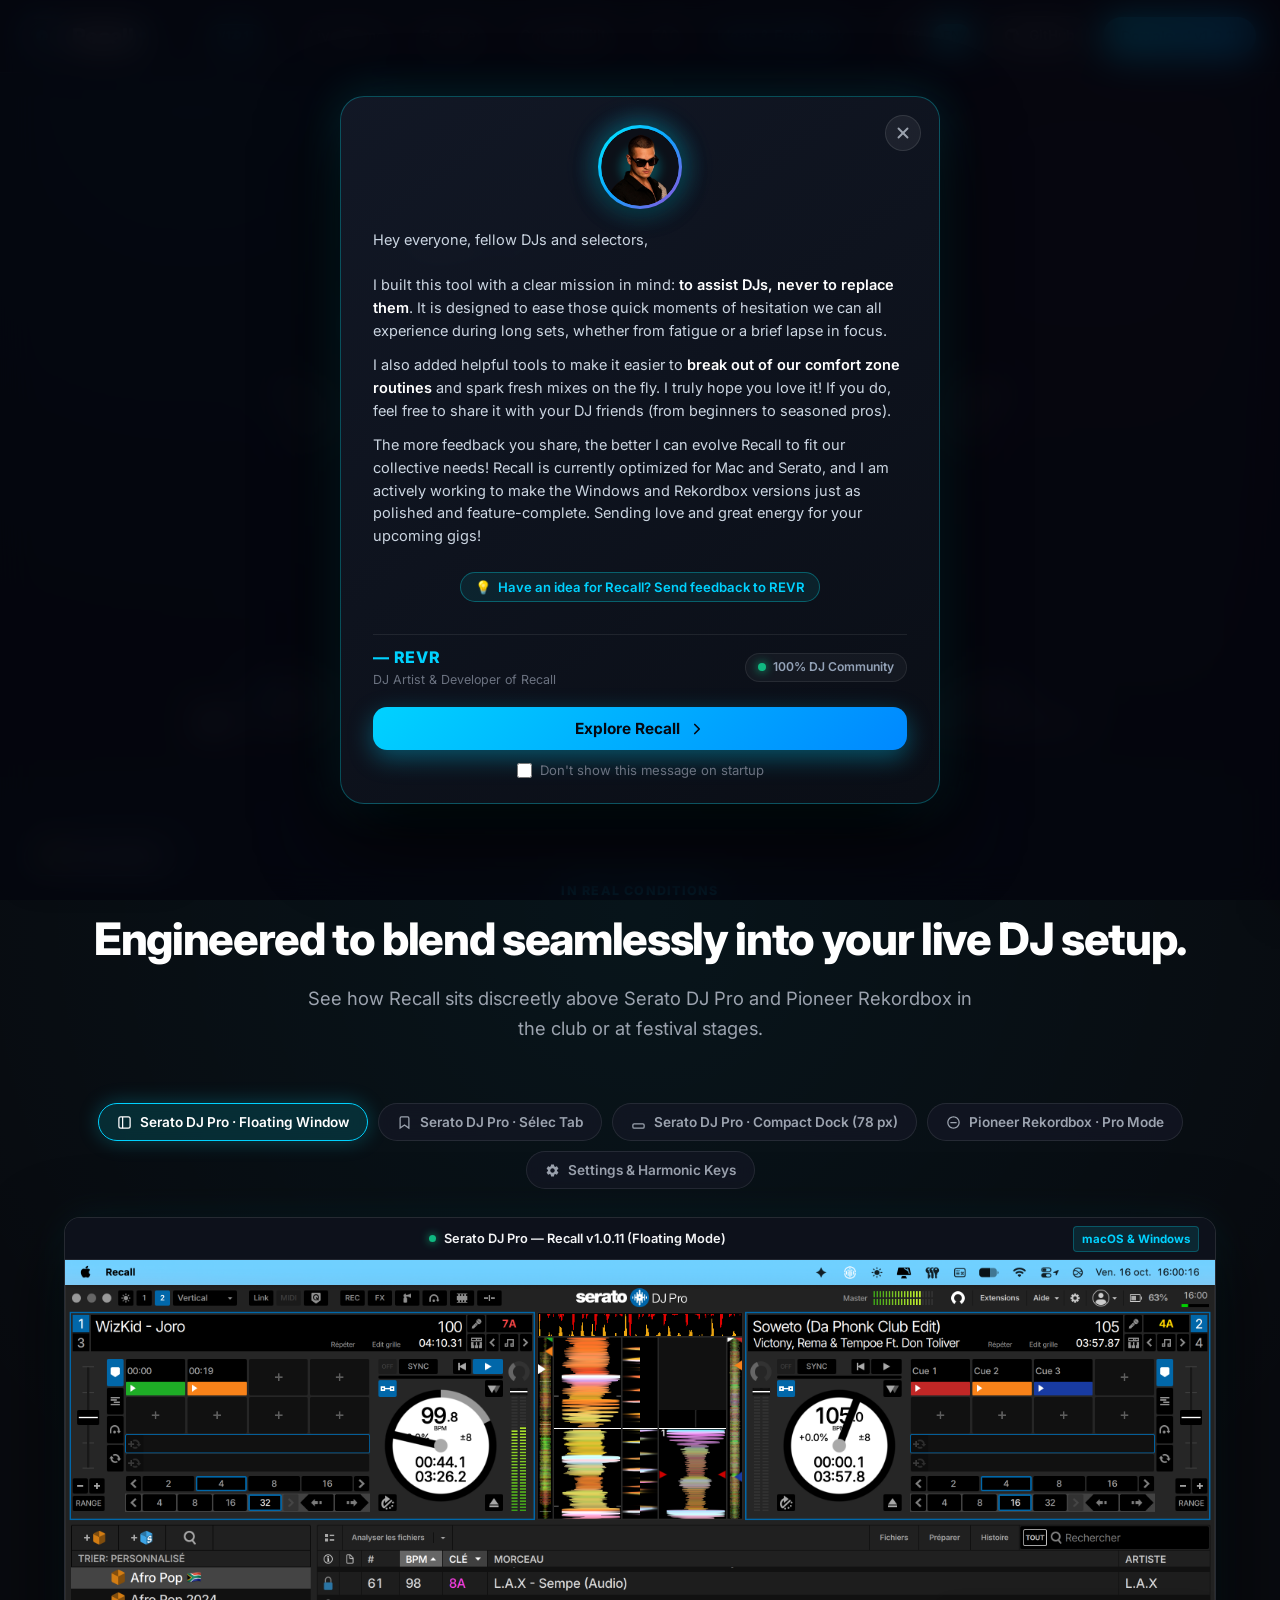
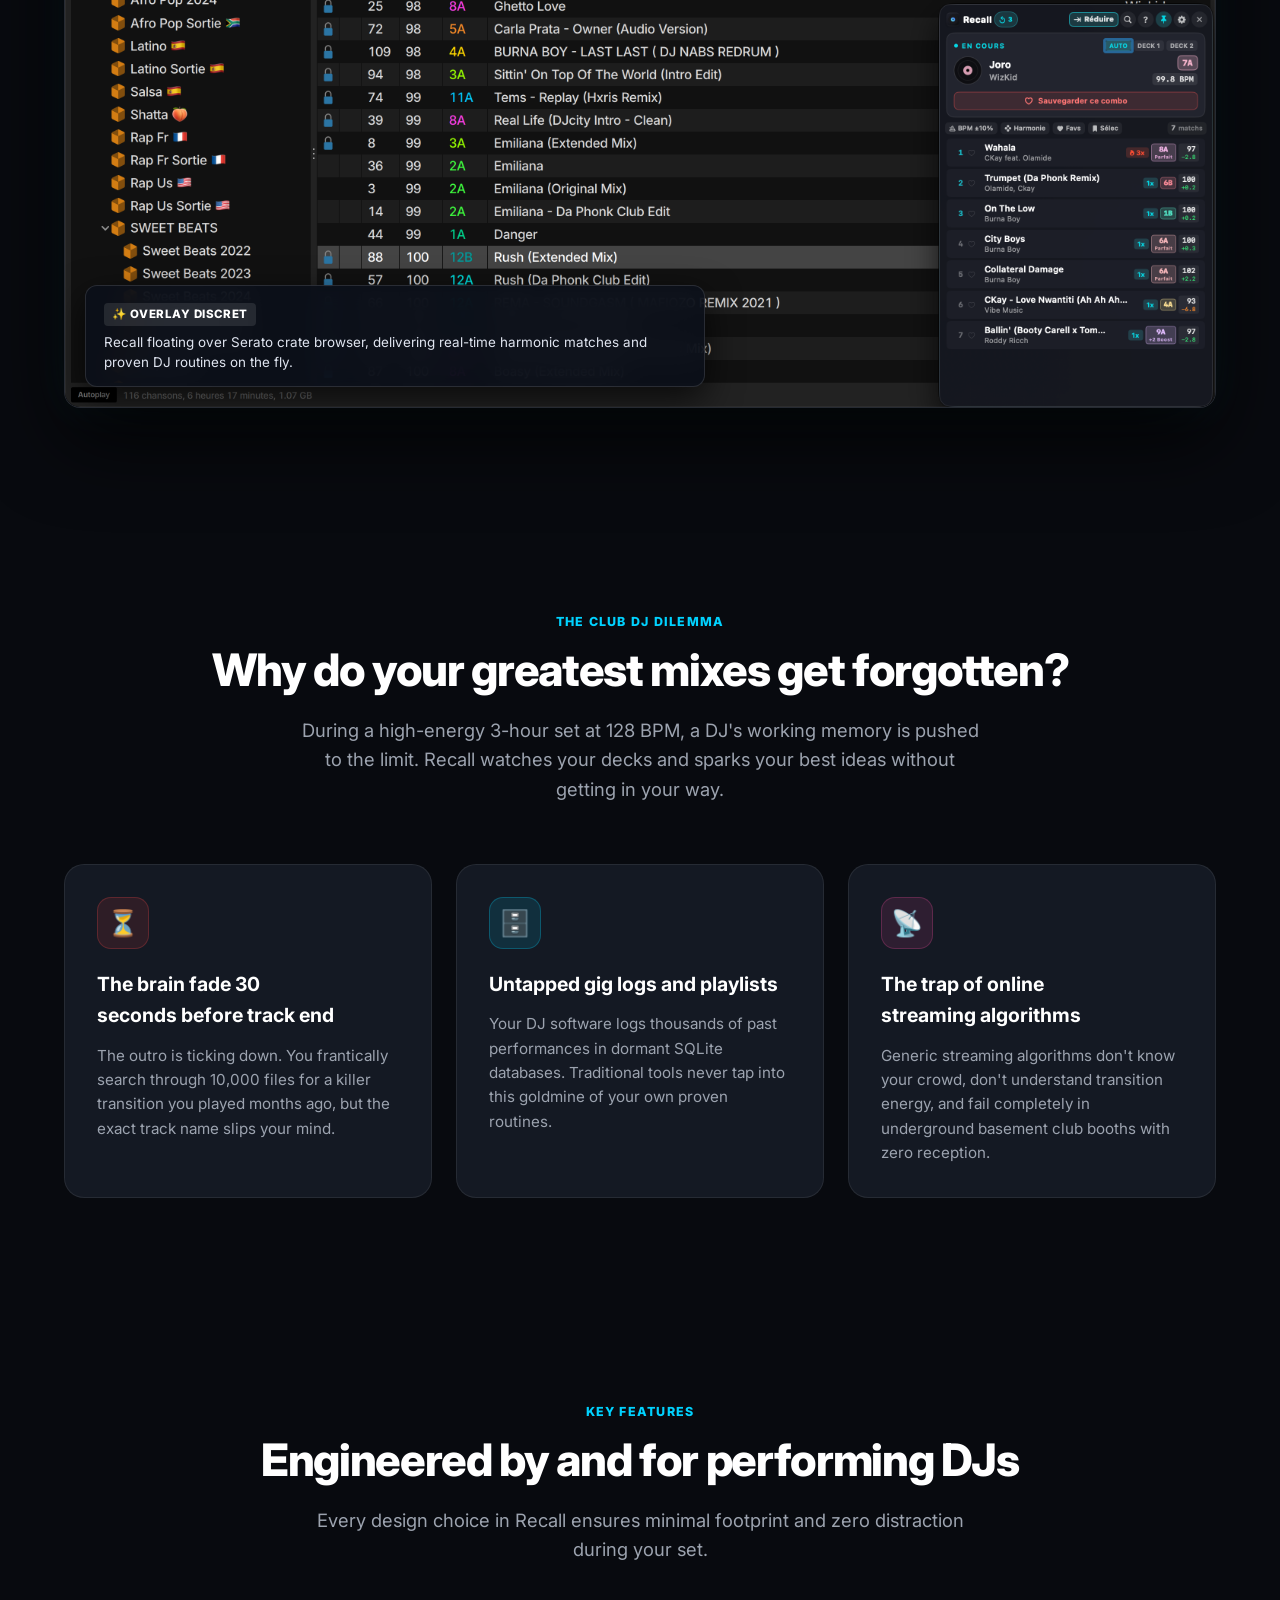
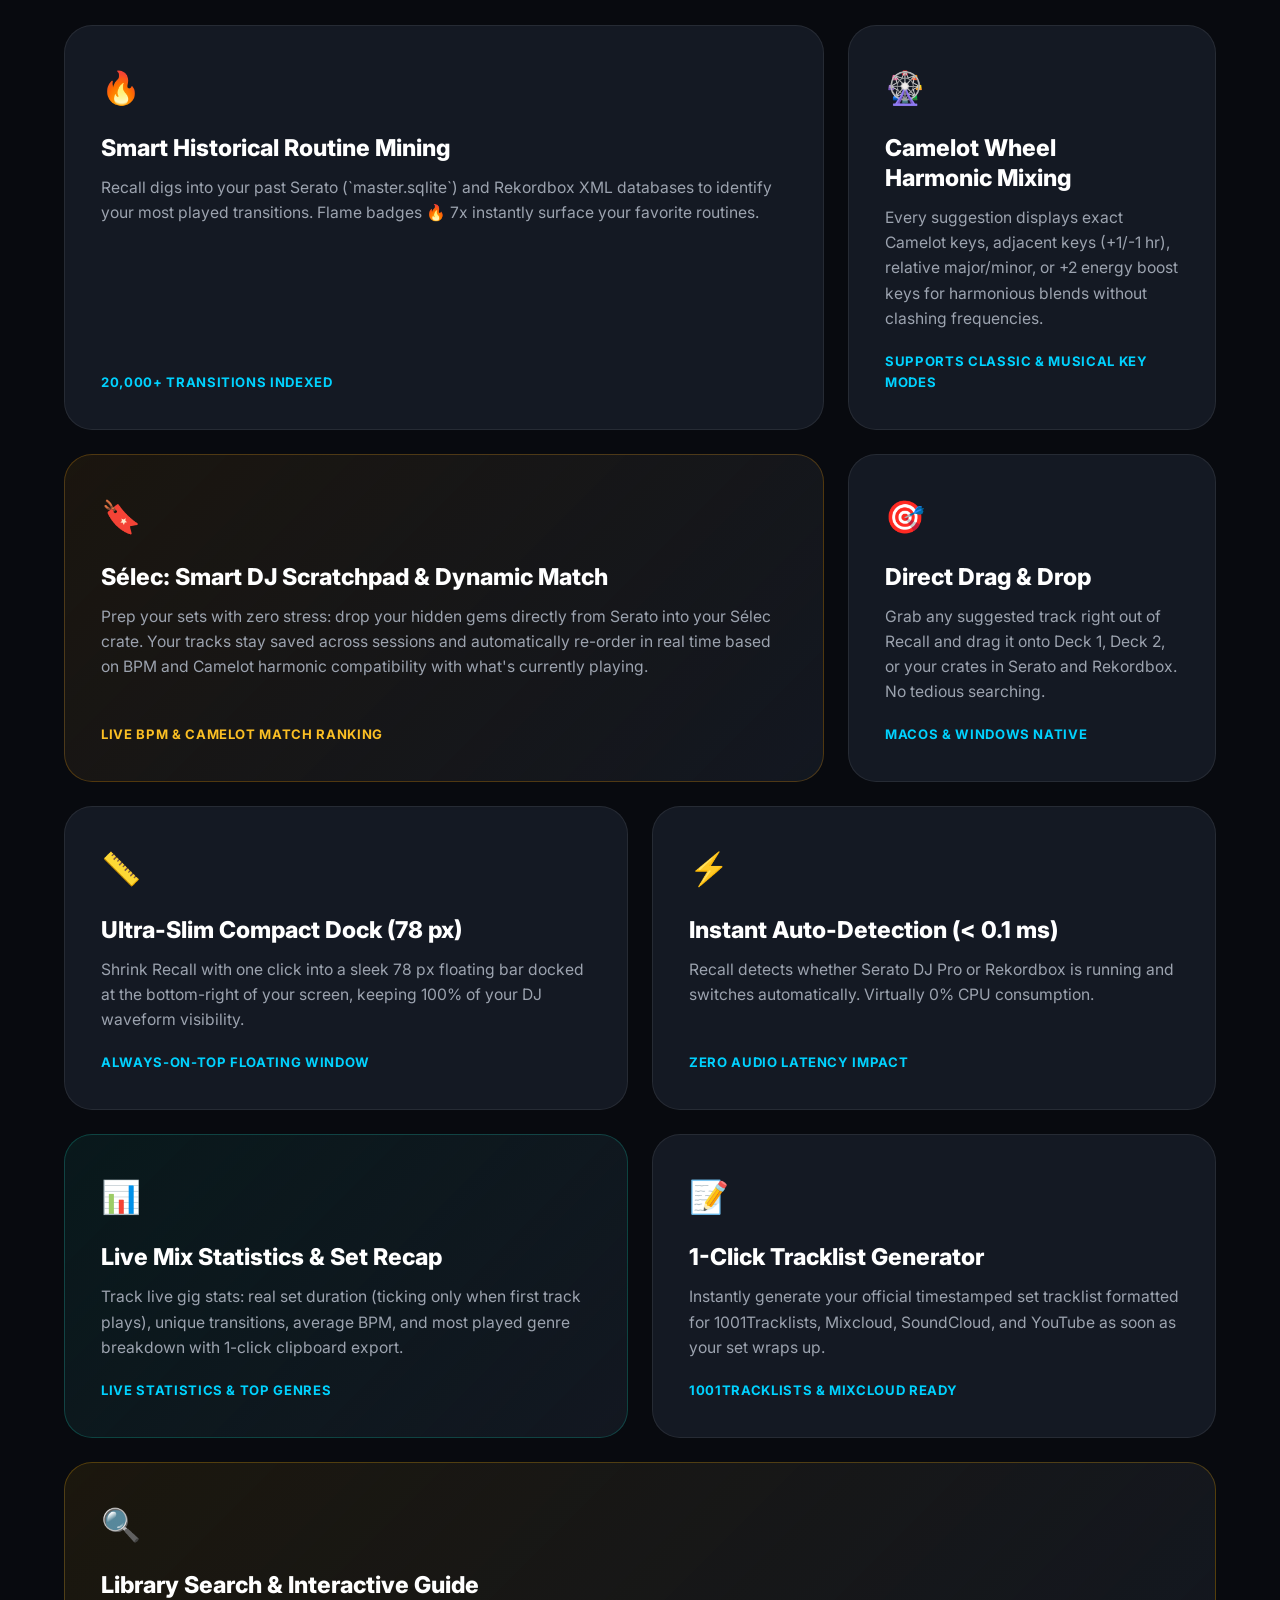
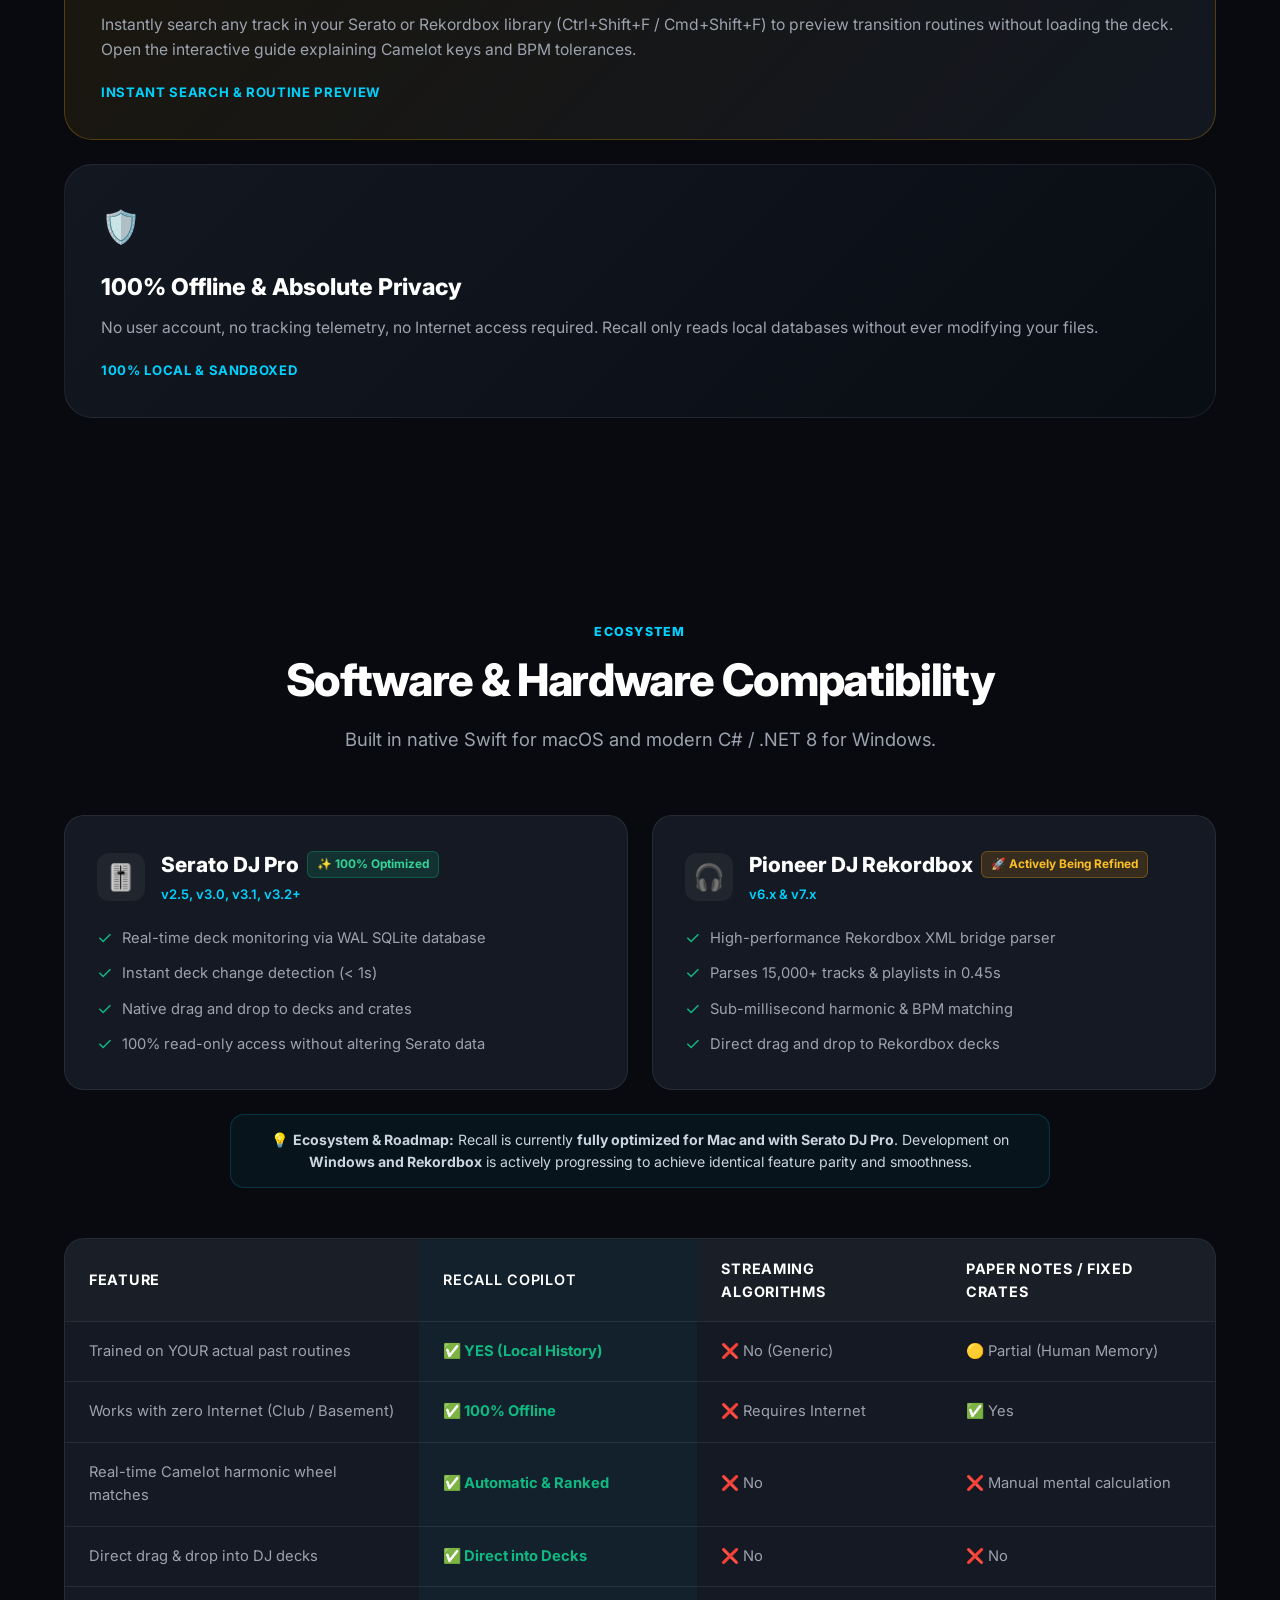
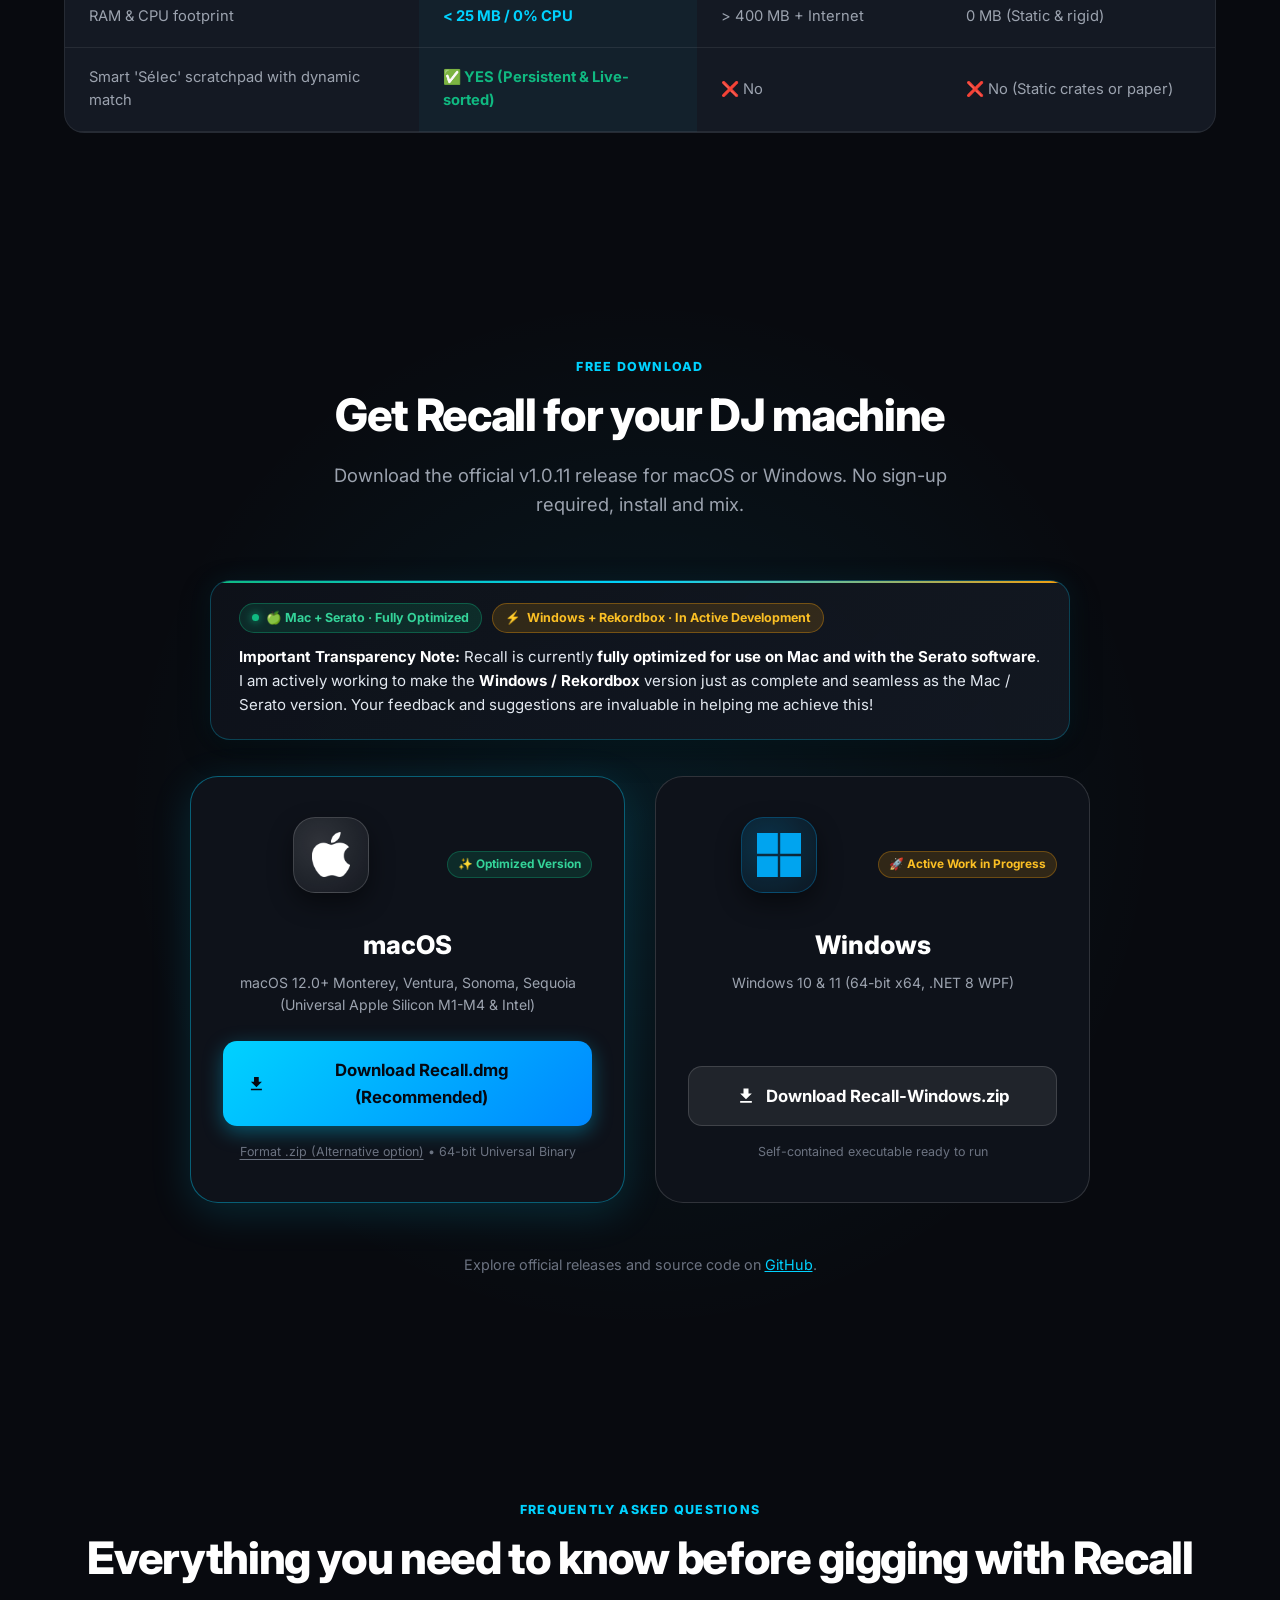
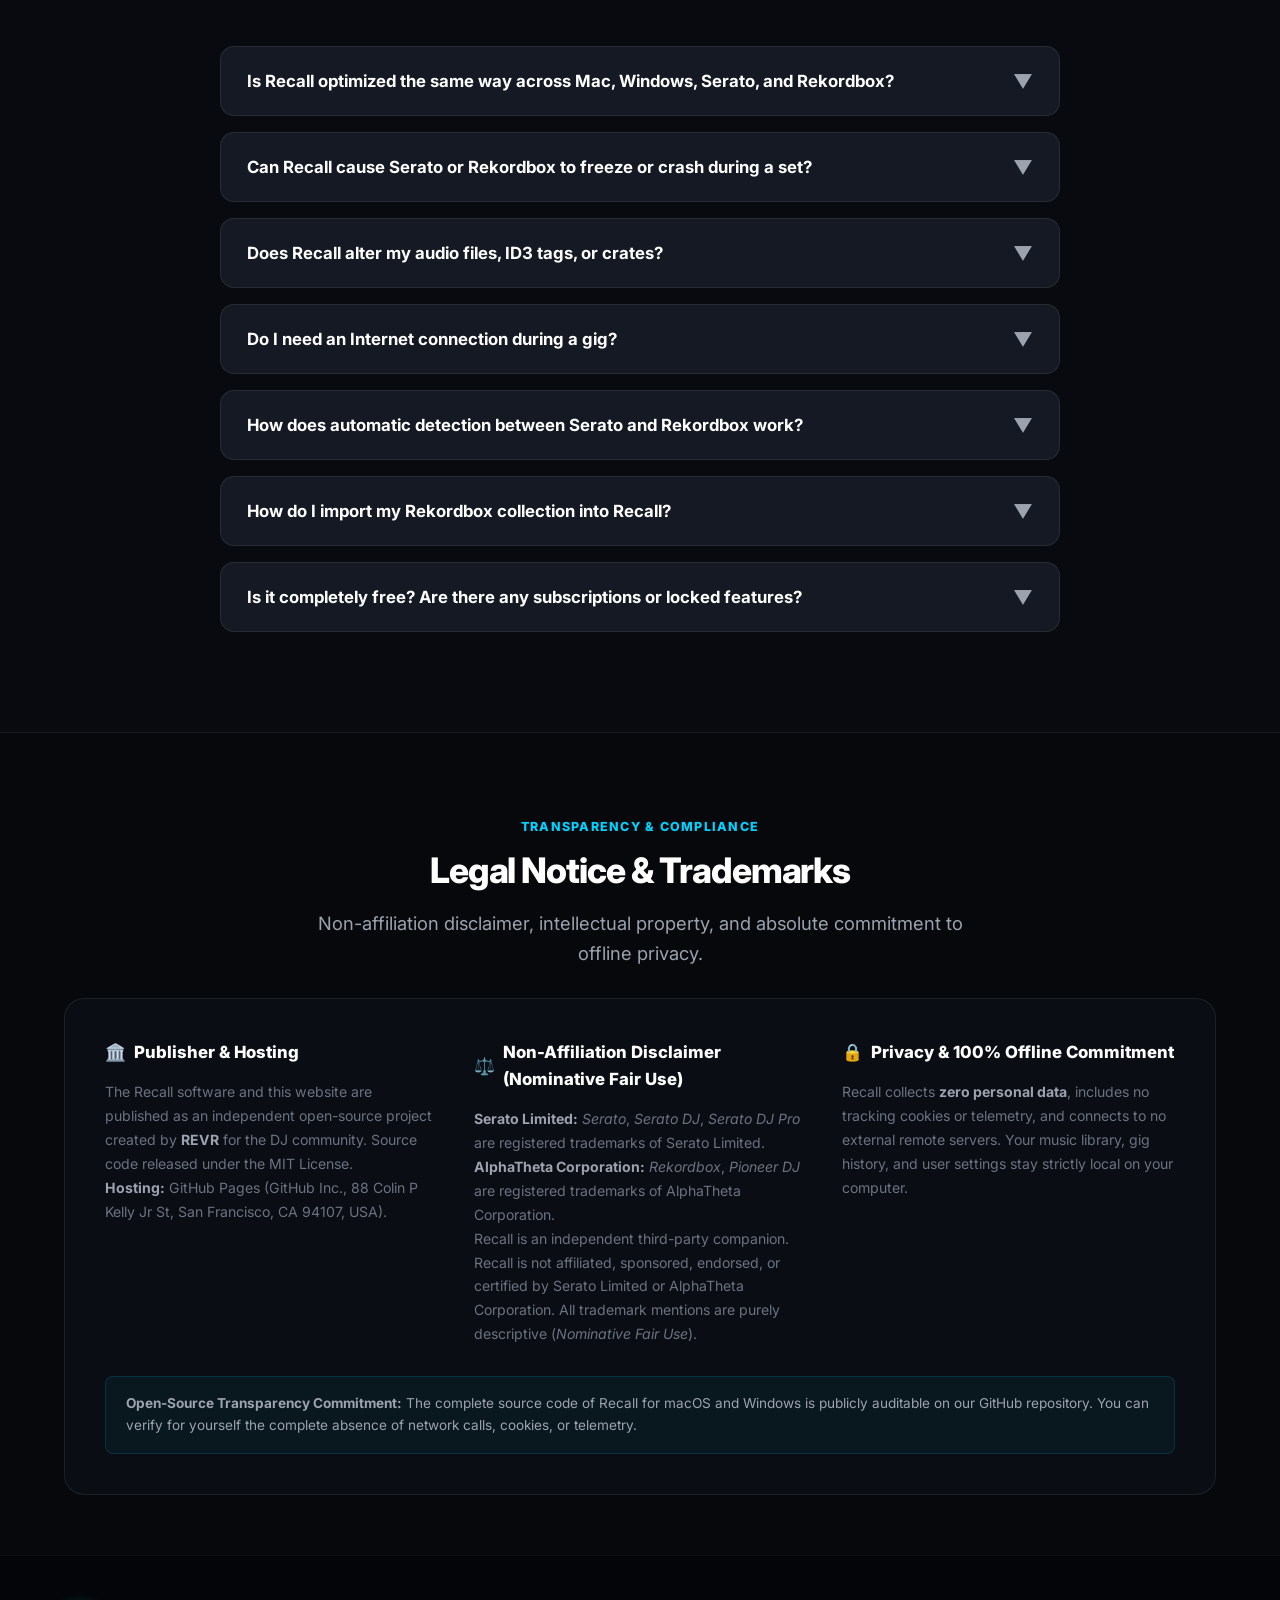
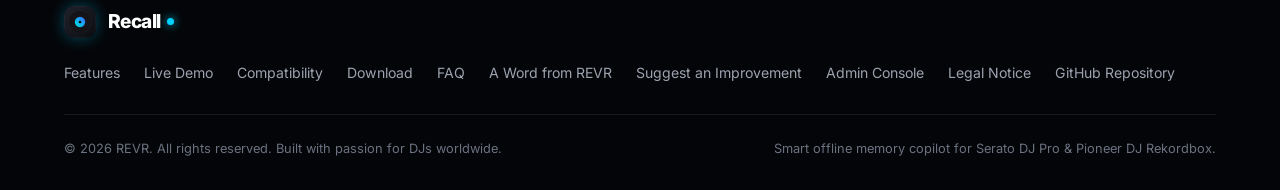
==== docs/index.html @ 00178340 "feat: graphique d'évolution temporelle des styles au fil du set & version v1.0.11" ====
<!DOCTYPE html>
<html lang="fr">
<head>
  <meta charset="UTF-8">
  <meta name="viewport" content="width=device-width, initial-scale=1.0">
  <title>Recall — Le Copilote Intelligent Hors-Ligne pour DJs Serato & Rekordbox</title>
  <meta name="description" content="Recall est le compagnon DJ open-source 100% hors-ligne pour macOS et Windows. Rallumez vos meilleures transitions historiques, mixez harmoniquement en roue Camelot et glissez vos morceaux directement dans Serato DJ Pro ou Pioneer DJ Rekordbox.">
  <meta name="keywords" content="Recall, DJ, Serato DJ Pro, Pioneer DJ, Rekordbox, Camelot Wheel, Harmonic Mixing, Transitions DJ, Routine Mining, macOS, Windows, Open Source, 100% Hors-ligne">
  
  <!-- Open Graph / Facebook / Discord -->
  <meta property="og:type" content="website">
  <meta property="og:url" content="https://revrmusic.github.io/recall/">
  <meta property="og:title" content="Recall — Le Copilote Intelligent Hors-Ligne pour DJs Serato & Rekordbox">
  <meta property="og:description" content="Rallumez vos meilleures transitions historiques en plein set sans latence ni connexion Internet.">
  <meta property="og:image" content="https://revrmusic.github.io/recall/assets/images/recall-main.png">
  <meta property="og:image:secure_url" content="https://revrmusic.github.io/recall/assets/images/recall-main.png">
  <meta property="og:image:type" content="image/png">
  <meta property="og:image:width" content="720">
  <meta property="og:image:height" content="1152">

  <!-- Twitter -->
  <meta name="twitter:card" content="summary_large_image">
  <meta name="twitter:title" content="Recall — Compagnon DJ Indépendant Serato & Rekordbox">
  <meta name="twitter:description" content="Mining de routines historiques & mixage harmonique Camelot en direct. 100% hors-ligne.">
  <meta name="twitter:image" content="https://revrmusic.github.io/recall/assets/images/recall-main.png">

  <!-- Favicons & App Icons -->
  <link rel="icon" type="image/svg+xml" href="assets/images/favicon.svg">
  <link rel="icon" type="image/png" sizes="32x32" href="assets/images/favicon-32x32.png">
  <link rel="icon" type="image/png" sizes="16x16" href="assets/images/favicon-16x16.png">
  <link rel="apple-touch-icon" sizes="180x180" href="assets/images/apple-touch-icon.png">
  <link rel="shortcut icon" href="favicon.ico">
  <link rel="manifest" href="site.webmanifest">
  <meta name="theme-color" content="#0a0c10">

  <!-- Google Fonts: Inter -->
  <link rel="preconnect" href="https://fonts.googleapis.com">
  <link rel="preconnect" href="https://fonts.gstatic.com" crossorigin>
  <link href="https://fonts.googleapis.com/css2?family=Inter:wght@400;500;600;700;800;900&display=swap" rel="stylesheet">

  <!-- Custom CSS -->
  <link rel="stylesheet" href="assets/css/styles.css">

  <!-- Schema.org SoftwareApplication -->
  <script type="application/ld+json">
  {
    "@context": "https://schema.org",
    "@type": "SoftwareApplication",
    "name": "Recall",
    "operatingSystem": "macOS 12.0+, Windows 10/11",
    "applicationCategory": "MultimediaApplication",
    "offers": {
      "@type": "Offer",
      "price": "0",
      "priceCurrency": "EUR"
    },
    "description": "Smart offline DJ memory companion and Camelot harmonic transition assistant for Serato DJ Pro and Pioneer DJ Rekordbox."
  }
  </script>
</head>
<body>

  <!-- ========================================================================
       Navigation Bar
       ======================================================================== -->
  <header class="navbar">
    <div class="container nav-container">
      <a href="#" class="brand">
        <div class="brand-icon-wrapper">
          <img src="assets/images/app-icon.png" alt="Recall Logo" class="brand-icon">
        </div>
        <span class="brand-text">Recall <span class="brand-dot"></span></span>
        <a href="admin/" class="brand-badge" style="text-decoration: none;" title="Console Admin (Accès réservé REVR)">v1.0.11</a>
      </a>

      <ul class="nav-links">
        <li><a href="#mockups" class="nav-link" data-i18n="nav-demo">Démonstration</a></li>
        <li><a href="#features" class="nav-link" data-i18n="nav-features">Fonctionnalités</a></li>
        <li><a href="#compatibility" class="nav-link" data-i18n="nav-compatibility">Compatibilité</a></li>
        <li><a href="#faq" class="nav-link" data-i18n="nav-faq">FAQ</a></li>
        <li><a href="#feedback" class="nav-link nav-feedback-link" id="nav-feedback-link" data-i18n="nav-feedback"><span class="nav-feedback-badge">💡</span> Idées & Retours</a></li>
      </ul>

      <div class="nav-actions">
        <!-- Language Switcher -->
        <div class="lang-switch">
          <button id="lang-fr" class="lang-btn active" title="Français">FR</button>
          <button id="lang-en" class="lang-btn" title="English">EN</button>
        </div>

        <!-- GitHub Link -->
        <a href="https://github.com/REVRmusic/recall" target="_blank" rel="noopener noreferrer" class="btn-github" title="Voir sur GitHub">
          <svg width="18" height="18" viewBox="0 0 24 24" fill="currentColor">
            <path fill-rule="evenodd" clip-rule="evenodd" d="M12 2C6.477 2 2 6.484 2 12.017c0 4.425 2.865 8.18 6.839 9.504.5.092.682-.217.682-.483 0-.237-.008-.868-.013-1.703-2.782.605-3.369-1.343-3.369-1.343-.454-1.158-1.11-1.466-1.11-1.466-.908-.62.069-.608.069-.608 1.003.07 1.53 1.032 1.53 1.032.892 1.53 2.341 1.088 2.91.832.092-.647.35-1.088.636-1.338-2.22-.253-4.555-1.113-4.555-4.951 0-1.093.39-1.988 1.029-2.688-.103-.253-.446-1.272.098-2.65 0 0 .84-.27 2.75 1.026A9.564 9.564 0 0112 6.844c.85.004 1.705.115 2.504.337 1.909-1.296 2.747-1.027 2.747-1.027.546 1.379.202 2.398.1 2.651.64.7 1.028 1.595 1.028 2.688 0 3.848-2.339 4.695-4.566 4.943.359.309.678.92.678 1.855 0 1.338-.012 2.419-.012 2.747 0 .268.18.58.688.482A10.019 10.019 0 0022 12.017C22 6.484 17.522 2 12 2z"/>
          </svg>
          <span>GitHub</span>
        </a>

        <!-- Download CTA -->
        <a href="#download" class="btn-nav-download" data-i18n="nav-cta-download">
          Télécharger v1.0.11
        </a>

        <!-- Mobile Menu Toggle -->
        <button id="mobile-menu-toggle" class="mobile-menu-btn" aria-label="Menu" aria-expanded="false">
          <span class="hamburger-bar"></span>
          <span class="hamburger-bar"></span>
          <span class="hamburger-bar"></span>
        </button>
      </div>
    </div>
  </header>

  <!-- ========================================================================
       Hero Section
       ======================================================================== -->
  <section class="hero">
    <div class="container">
      <div class="hero-pill">
        <span class="hero-pill-badge" data-i18n="hero-pill-badge">NOUVEAU</span>
        <span data-i18n="hero-pill-text">Compagnon DJ Indépendant & 100 % Hors-Ligne</span>
      </div>

      <h1 class="hero-title">
        <span data-i18n="hero-title-part1">Ne perdez plus jamais le fil</span><br>
        <span class="hero-title-highlight" data-i18n="hero-title-part2">de vos meilleurs mixes.</span>
      </h1>

      <p class="hero-subtitle" data-i18n="hero-subtitle">
        Le copilote intelligent qui fouille vos historiques Serato et Rekordbox pour vous suggérer instantanément vos transitions éprouvées et vos enchaînements harmoniques Camelot en plein set.
      </p>

      <div class="hero-actions-wrapper">
        <div class="hero-actions">
          <a href="https://github.com/REVRmusic/recall/releases/download/v1.0.11/Recall.dmg" class="btn-primary smart-download-btn" id="hero-smart-btn" data-track-download="macOS" data-track-file="Recall.dmg" data-track-location="Hero Principal Auto-Detect">
            <span id="hero-smart-icon-wrap">
              <img src="assets/images/apple-logo.png" alt="Apple" class="btn-apple-logo" id="hero-smart-icon">
            </span>
            <span id="hero-smart-text" data-i18n="hero-btn-smart-mac">Télécharger pour macOS</span>
          </a>

          <a href="https://github.com/REVRmusic/recall" target="_blank" rel="noopener noreferrer" class="btn-secondary">
            <svg width="18" height="18" viewBox="0 0 24 24" fill="currentColor">
              <path fill-rule="evenodd" clip-rule="evenodd" d="M12 2C6.477 2 2 6.484 2 12.017c0 4.425 2.865 8.18 6.839 9.504.5.092.682-.217.682-.483 0-.237-.008-.868-.013-1.703-2.782.605-3.369-1.343-3.369-1.343-.454-1.158-1.11-1.466-1.11-1.466-.908-.62.069-.608.069-.608 1.003.07 1.53 1.032 1.53 1.032.892 1.53 2.341 1.088 2.91.832.092-.647.35-1.088.636-1.338-2.22-.253-4.555-1.113-4.555-4.951 0-1.093.39-1.988 1.029-2.688-.103-.253-.446-1.272.098-2.65 0 0 .84-.27 2.75 1.026A9.564 9.564 0 0112 6.844c.85.004 1.705.115 2.504.337 1.909-1.296 2.747-1.027 2.747-1.027.546 1.379.202 2.398.1 2.651.64.7 1.028 1.595 1.028 2.688 0 3.848-2.339 4.695-4.566 4.943.359.309.678.92.678 1.855 0 1.338-.012 2.419-.012 2.747 0 .268.18.58.688.482A10.019 10.019 0 0022 12.017C22 6.484 17.522 2 12 2z"/>
            </svg>
            <span data-i18n="hero-btn-github">Code source GitHub</span>
          </a>
        </div>

        <div class="hero-other-os" id="hero-other-os">
          <span data-i18n="hero-other-os-text">Également disponible pour </span>
          <a href="#download" class="hero-other-os-link" id="hero-other-os-link" data-i18n="hero-other-os-link">Windows (PC)</a>
        </div>

        <div class="hero-opt-note">
          <span class="hero-opt-dot"></span>
          <span data-i18n="hero-opt-note">Recall est actuellement optimisé pour <strong>Mac & Serato</strong> · Travail actif en cours pour rendre <strong>Windows & Rekordbox</strong> aussi complets</span>
        </div>
      </div>

      <!-- Trust Badges Row -->
      <div class="hero-badges-row">
        <div class="trust-badge">
          <span class="trust-badge-icon">🛡️</span>
          <span data-i18n="trust-offline">100 % Hors-ligne (Zéro Wi-Fi)</span>
        </div>
        <div class="trust-badge">
          <span class="trust-badge-icon">⚡️</span>
          <span data-i18n="trust-cpu">0 % CPU au repos (< 25 Mo RAM)</span>
        </div>
        <div class="trust-badge">
          <span class="trust-badge-icon">🔒</span>
          <span data-i18n="trust-safe">Lecture seule (Zéro risque de crash)</span>
        </div>
        <div class="trust-badge">
          <span class="trust-badge-icon">🆓</span>
          <span data-i18n="trust-free">Gratuit & Open-Source</span>
        </div>
      </div>
    </div>
  </section>

  <!-- ========================================================================
       Section: Mockups & Real DJ Environments
       ======================================================================== -->
  <section id="mockups" class="section mockups-section">
    <div id="demo" style="position: absolute; top: -80px; left: 0;"></div>
    <div class="container">
      <div class="section-header-center">
        <span class="section-tag" data-i18n="mockups-tag">EN SITUATION RÉELLE</span>
        <h2 class="section-title" data-i18n="mockups-title">Conçu pour s'intégrer discrètement dans votre workflow DJ.</h2>
        <p class="section-subtitle" data-i18n="mockups-subtitle">
          Que vous mixiez sur Serato DJ Pro ou Pioneer Rekordbox, Recall s'intègre en surcouche ultra-légère au-dessus de vos platines sans jamais gêner vos waveforms ni votre navigation.
        </p>
      </div>

      <!-- Mockup Navigation Pills -->
      <div class="mockup-tabs-bar" role="tablist">
        <button type="button" class="mockup-tab-btn active" data-mockup-target="mockup-serato-floating" role="tab" aria-selected="true">
          <svg width="15" height="15" viewBox="0 0 24 24" fill="none" stroke="currentColor" stroke-width="2"><rect x="3" y="3" width="18" height="18" rx="3"/><path d="M9 3v18"/></svg>
          <span data-i18n="mockup-tab-serato-floating">Serato DJ Pro · Fenêtre Flottante</span>
        </button>
        <button type="button" class="mockup-tab-btn" data-mockup-target="mockup-serato-selec" role="tab" aria-selected="false">
          <svg width="15" height="15" viewBox="0 0 24 24" fill="none" stroke="currentColor" stroke-width="2"><path d="M19 21l-7-5-7 5V5a2 2 0 0 1 2-2h10a2 2 0 0 1 2 2z"/></svg>
          <span data-i18n="mockup-tab-serato-selec">Serato DJ Pro · Onglet Sélec</span>
        </button>
        <button type="button" class="mockup-tab-btn" data-mockup-target="mockup-serato-compact" role="tab" aria-selected="false">
          <svg width="15" height="15" viewBox="0 0 24 24" fill="none" stroke="currentColor" stroke-width="2"><rect x="3" y="14" width="18" height="7" rx="2"/></svg>
          <span data-i18n="mockup-tab-serato-compact">Serato DJ Pro · Bandeau Compact (78 px)</span>
        </button>
        <button type="button" class="mockup-tab-btn" data-mockup-target="mockup-rekordbox" role="tab" aria-selected="false">
          <svg width="15" height="15" viewBox="0 0 24 24" fill="currentColor"><path d="M12 2C6.48 2 2 6.48 2 12s4.48 10 10 10 10-4.48 10-10S17.52 2 12 2zm0 18c-4.41 0-8-3.59-8-8s3.59-8 8-8 8 3.59 8 8-3.59 8-8 8zm-5-9h10v2H7z"/></svg>
          <span data-i18n="mockup-tab-rekordbox">Pioneer Rekordbox · Mode Pro</span>
        </button>
        <button type="button" class="mockup-tab-btn" data-mockup-target="mockup-settings" role="tab" aria-selected="false">
          <svg width="15" height="15" viewBox="0 0 24 24" fill="currentColor"><path d="M19.14 12.94c.04-.3.06-.61.06-.94 0-.32-.02-.64-.07-.94l2.03-1.58c.18-.14.23-.41.12-.61l-1.92-3.32c-.12-.22-.37-.29-.59-.22l-2.39.96c-.5-.38-1.03-.7-1.62-.94l-.36-2.54c-.04-.24-.24-.41-.48-.41h-3.84c-.24 0-.43.17-.47.41l-.36 2.54c-.59.24-1.13.57-1.62.94l-2.39-.96c-.22-.08-.47 0-.59.22L2.74 8.87c-.12.21-.08.47.12.61l2.03 1.58c-.05.3-.09.63-.09.94s.02.64.07.94l-2.03 1.58c-.18.14-.23.41-.12.61l1.92 3.32c.12.22.37.29.59.22l2.39-.96c.5.38 1.03.7 1.62.94l.36 2.54c.05.24.24.41.48.41h3.84c.24 0 .44-.17.47-.41l.36-2.54c.59-.24 1.13-.56 1.62-.94l2.39.96c.22.08.47 0 .59-.22l1.92-3.32c.12-.22.07-.47-.12-.61l-2.01-1.58zM12 15.6c-1.98 0-3.6-1.62-3.6-3.6s1.62-3.6 3.6-3.6 3.6 1.62 3.6 3.6-1.62 3.6-3.6 3.6z"/></svg>
          <span data-i18n="mockup-tab-settings">Paramètres & Clés Harmoniques</span>
        </button>
      </div>

      <!-- Mockup Device Frame Container -->
      <div class="mockup-viewport">
        <!-- Frame Chrome Bar (macOS Window style) -->
        <div class="mockup-chrome-bar">
          <div class="window-dots">
            <span class="dot dot-red"></span>
            <span class="dot dot-yellow"></span>
            <span class="dot dot-green"></span>
          </div>
          <div class="mockup-chrome-title" id="mockup-chrome-title">
            <span class="chrome-status-dot"></span>
            <span id="mockup-title-text">Serato DJ Pro — Recall 1.0 (Mode Flottant)</span>
          </div>
          <div class="mockup-chrome-badge">macOS & Windows</div>
        </div>

        <!-- Panels for each Mockup -->
        <div class="mockup-media-stage">
          <!-- Item 1: Serato Floating -->
          <div class="mockup-panel active" id="mockup-serato-floating">
            <img src="assets/images/recall-serato-dj-mockup.png" alt="Recall en mode flottant au-dessus de Serato DJ Pro" class="mockup-img" loading="lazy">
            <div class="mockup-caption-overlay">
              <span class="caption-pill">✨ Overlay Discret</span>
              <p data-i18n="mockup-caption-serato-floating">Recall flottant au-dessus du browser Serato, affichant en temps réel vos routines éprouvées et vos enchaînements harmoniques.</p>
            </div>
          </div>

          <!-- Item 2: Serato Sélec Drawer -->
          <div class="mockup-panel" id="mockup-serato-selec">
            <img src="assets/images/recall-serato-selec.png" alt="Recall avec l'onglet Sélec ouvert au-dessus de Serato DJ Pro" class="mockup-img" loading="lazy">
            <div class="mockup-caption-overlay">
              <span class="caption-pill amber">🔖 Scratchpad Sélec</span>
              <p data-i18n="mockup-caption-serato-selec">L'onglet Sélec : glissez vos morceaux repérés depuis Serato pour les garder sous la main. Recall les trie automatiquement en direct selon l'affinité BPM et harmonique avec le titre en cours de lecture.</p>
            </div>
          </div>

          <!-- Item 3: Serato Compact Dock -->
          <div class="mockup-panel" id="mockup-serato-compact">
            <img src="assets/images/recall-compact-serato.png" alt="Recall en mode bandeau compact 78px dans Serato DJ Pro" class="mockup-img" loading="lazy">
            <div class="mockup-caption-overlay">
              <span class="caption-pill cyan">⚡ Mode Compact 78 px</span>
              <p data-i18n="mockup-caption-serato-compact">Mode Bandeau ultra-compact de 78 px : surveillance discrète au bas de l'écran, laissant 100 % d'espace pour les waveforms et les platines.</p>
            </div>
          </div>

          <!-- Item 4: Rekordbox Pro Mode -->
          <div class="mockup-panel" id="mockup-rekordbox">
            <img src="assets/images/recall-rekordbox.png" alt="Recall compatible avec Pioneer Rekordbox" class="mockup-img" loading="lazy">
            <div class="mockup-caption-overlay">
              <span class="caption-pill purple">🎛️ Pioneer Rekordbox</span>
              <p data-i18n="mockup-caption-rekordbox">Compatibilité totale avec Pioneer Rekordbox en mode Performance : suggestions instantanées à chaque sélection de track.</p>
            </div>
          </div>

          <!-- Item 5: Settings & Backdrop -->
          <div class="mockup-panel" id="mockup-settings">
            <img src="assets/images/recall-settings-backdrop.png" alt="Paramètres de Recall avec fond obscurci" class="mockup-img" loading="lazy">
            <div class="mockup-caption-overlay">
              <span class="caption-pill">⚙️ Personnalisation Complète</span>
              <p data-i18n="mockup-caption-settings">Panneau de configuration avec estompage doux : ajustez la tolérance BPM, choisissez entre Camelot et Musicale, et activez le mode Always on Top.</p>
            </div>
          </div>
        </div>
      </div>
    </div>
  </section>

  <!-- ========================================================================
       Section: Problem & Solution
       ======================================================================== -->
  <section id="problem" class="section">
    <div class="container">
      <div class="section-header-center">
        <span class="section-tag" data-i18n="problem-tag">Le Dilemme du DJ en Club</span>
        <h2 class="section-title" data-i18n="problem-title">Pourquoi vos meilleurs mixes tombent dans l'oubli ?</h2>
        <p class="section-subtitle" data-i18n="problem-subtitle">
          Pendant un set de 3 heures à 128 BPM, le cerveau d'un DJ est saturé. Recall veille sur vos platines pour ranimer vos plus belles inspirations sans vous déranger.
        </p>
      </div>

      <div class="problem-grid">
        <div class="problem-card">
          <div class="problem-icon-box red">⏳</div>
          <h3 class="problem-card-title" data-i18n="p1-title">Le trou de mémoire à 30 secondes de la fin</h3>
          <p class="problem-card-desc" data-i18n="p1-desc">
            La fin du morceau approche. Vous cherchez fébrilement dans 10 000 titres un enchaînement magique que vous avez déjà fait par le passé, mais le titre exact vous échappe.
          </p>
        </div>

        <div class="problem-card">
          <div class="problem-icon-box cyan">🗄️</div>
          <h3 class="problem-card-title" data-i18n="p2-title">Des gig logs et playlists sous-exploités</h3>
          <p class="problem-card-desc" data-i18n="p2-desc">
            Vos logiciels DJ stockent des milliers d'heures d'historiques dans des bases de données dormantes. Personne ne les analyse pour vous faire profiter de votre propre expérience.
          </p>
        </div>

        <div class="problem-card">
          <div class="problem-icon-box magenta">📡</div>
          <h3 class="problem-card-title" data-i18n="p3-title">Le piège des algorithmes en ligne</h3>
          <p class="problem-card-desc" data-i18n="p3-desc">
            Les recommandations de streaming génériques ne connaissent ni votre style de mix, ni votre public, et tombent en panne au moindre trou de réseau en sous-sol.
          </p>
        </div>
      </div>
    </div>
  </section>


  <!-- ========================================================================
       Section: Bento Features Grid
       ======================================================================== -->
  <section id="features" class="section">
    <div class="container">
      <div class="section-header-center">
        <span class="section-tag" data-i18n="features-tag">Fonctionnalités Clés</span>
        <h2 class="section-title" data-i18n="features-title">Conçu par et pour les DJs exigeants</h2>
        <p class="section-subtitle" data-i18n="features-subtitle">
          Chaque détail de Recall a été pensé pour s'intégrer discrètement dans votre workflow sans jamais accaparer votre écran.
        </p>
      </div>

      <div class="bento-grid">
        <!-- Feature 1: Routine Mining (Col 8) -->
        <div class="bento-card col-8">
          <div>
            <span class="bento-icon">🔥</span>
            <h3 class="bento-title" data-i18n="f1-title">Mining Intelligent de vos Routines</h3>
            <p class="bento-desc" data-i18n="f1-desc">
              Recall fouille vos sessions passées (Serato `master.sqlite` et Rekordbox XML) pour détecter vos paires de morceaux les plus jouées. Les flammes 🔥 7x vous indiquent immédiatement vos transitions éprouvées.
            </p>
          </div>
          <span class="bento-highlight" data-i18n="f1-badge">20 000+ transitions détectées</span>
        </div>

        <!-- Feature 2: Camelot Wheel (Col 4) -->
        <div class="bento-card col-4">
          <div>
            <span class="bento-icon">🎡</span>
            <h3 class="bento-title" data-i18n="f2-title">Harmonie Camelot Wheel</h3>
            <p class="bento-desc" data-i18n="f2-desc">
              Chaque suggestion affiche sa clé Camelot exacte, ses clés voisines (+1/-1 heure), ses relatifs majeurs/mineurs ou ses boosts d'énergie (+2 heures) pour un mix sans fausse note.
            </p>
          </div>
          <span class="bento-highlight" data-i18n="f2-badge">Compatible Clés Musicales & Open Key</span>
        </div>

        <!-- Feature NEW: Sélec Scratchpad (Col 8) -->
        <div class="bento-card col-8" style="background: linear-gradient(135deg, rgba(245, 158, 11, 0.08), rgba(20, 25, 35, 0.9)); border-color: rgba(245, 158, 11, 0.25);">
          <div>
            <span class="bento-icon">🔖</span>
            <h3 class="bento-title" data-i18n="f-selec-title">Sélec : Votre Scratchpad DJ & Match Dynamique</h3>
            <p class="bento-desc" data-i18n="f-selec-desc">
              Préparez vos sets sans stress : glissez vos pépites depuis Serato directement dans votre Sélec. Vos morceaux restent mémorisés d'une session à l'autre et se réordonnent automatiquement en direct selon leur compatibilité (BPM et clé Camelot) avec le morceau en cours de lecture.
            </p>
          </div>
          <span class="bento-highlight" style="color: #fbbf24; border-color: rgba(245, 158, 11, 0.3);" data-i18n="f-selec-badge">Tri automatique par BPM & Camelot</span>
        </div>

        <!-- Feature 3: Drag & Drop (Col 4) -->
        <div class="bento-card col-4">
          <div>
            <span class="bento-icon">🎯</span>
            <h3 class="bento-title" data-i18n="f3-title">Glisser-Déposer Direct (Drag & Drop)</h3>
            <p class="bento-desc" data-i18n="f3-desc">
              Attrapez un titre depuis Recall et glissez-le directement sur la platine 1, 2 ou dans vos bacs de Serato et Rekordbox. Zéro manipulation fastidieuse.
            </p>
          </div>
          <span class="bento-highlight" data-i18n="f3-badge">Natif macOS & Windows</span>
        </div>

        <!-- Feature 4: Compact Bar (Col 6) -->
        <div class="bento-card col-6">
          <div>
            <span class="bento-icon">📏</span>
            <h3 class="bento-title" data-i18n="f4-title">Bandeau Compact Ultra-Fin (78 px)</h3>
            <p class="bento-desc" data-i18n="f4-desc">
              Passez en un clic en mode bandeau minimaliste docké en bas à droite de votre écran. Vos formes d'ondes Serato restent 100 % visibles.
            </p>
          </div>
          <span class="bento-highlight" data-i18n="f4-badge">Fenêtre toujours au premier plan</span>
        </div>

        <!-- Feature 5: Auto-Detection (Col 6) -->
        <div class="bento-card col-6">
          <div>
            <span class="bento-icon">⚡️</span>
            <h3 class="bento-title" data-i18n="f5-title">Détection Automatique (0,1 ms)</h3>
            <p class="bento-desc" data-i18n="f5-desc">
              Recall détecte automatiquement si Serato DJ Pro ou Rekordbox est lancé et bascule sans effort. Aucune surcharge processeur.
            </p>
          </div>
          <span class="bento-highlight" data-i18n="f5-badge">Zéro impact sur la latence audio</span>
        </div>

        <!-- Feature NEW: Statistiques de Mix & Récapitulatif de Set (Col 6) -->
        <div class="bento-card col-6" style="background: linear-gradient(135deg, rgba(20, 200, 176, 0.08), rgba(20, 25, 35, 0.9)); border-color: rgba(20, 200, 176, 0.25);">
          <div>
            <span class="bento-icon">📊</span>
            <h3 class="bento-title" data-i18n="f-recap-title">Statistiques de Mix &amp; Récapitulatif de Set</h3>
            <p class="bento-desc" data-i18n="f-recap-desc">
              Suivez vos statistiques en direct : durée totale réelle (démarrée dès le premier morceau joué), transitions uniques, tempo moyen et détection du genre musical le plus joué avec répartition visuelle et export 1-clic.
            </p>
          </div>
          <span class="bento-highlight" data-i18n="f-recap-badge">Statistiques réelles &amp; Top Genres</span>
        </div>

        <!-- Feature NEW: Tracklist Generator (Col 6) -->
        <div class="bento-card col-6">
          <div>
            <span class="bento-icon">📝</span>
            <h3 class="bento-title" data-i18n="f-tracklist-title">Générateur de Tracklists 1-Clic</h3>
            <p class="bento-desc" data-i18n="f-tracklist-desc">
              Générez instantanément votre tracklist officielle minutée et parfaitement formatée pour 1001Tracklists, Mixcloud, SoundCloud et YouTube dès la fin de votre prestation.
            </p>
          </div>
          <span class="bento-highlight" data-i18n="f-tracklist-badge">Compatible 1001Tracklists &amp; Mixcloud</span>
        </div>

        <!-- Feature NEW: Recherche Bibliothèque & Guide Interactif (Col 12) -->
        <div class="bento-card col-12" style="background: linear-gradient(135deg, rgba(255, 179, 0, 0.08), rgba(20, 25, 35, 0.9)); border-color: rgba(255, 179, 0, 0.25);">
          <div>
            <span class="bento-icon">🔍</span>
            <h3 class="bento-title" data-i18n="f-searchguide-title">Recherche Bibliothèque &amp; Guide Interactif</h3>
            <p class="bento-desc" data-i18n="f-searchguide-desc">
              Trouvez instantanément n'importe quel morceau dans votre bibliothèque Serato ou Rekordbox (Ctrl+Shift+F / Cmd+Shift+F) pour prévisualiser les transitions possibles sans charger le deck. Accédez à la modale de guide détaillant les règles harmoniques et de BPM.
            </p>
          </div>
          <span class="bento-highlight" data-i18n="f-searchguide-badge">Recherche instantanée &amp; Prévisualisation à froid</span>
        </div>

        <!-- Feature 6: 100% Offline (Col 12) -->
        <div class="bento-card col-12" style="background: linear-gradient(135deg, rgba(20, 25, 35, 0.9), rgba(10, 14, 22, 0.9));">
          <div>
            <span class="bento-icon">🛡️</span>
            <h3 class="bento-title" data-i18n="f6-title">100 % Hors-Ligne & Respect Absolu de la Vie Privée</h3>
            <p class="bento-desc" data-i18n="f6-desc">
              Aucun compte requis, aucune télémétrie, aucune connexion Internet. Recall lit uniquement vos historiques locaux sans jamais modifier vos fichiers audio ni vos métadonnées.
            </p>
          </div>
          <span class="bento-highlight" data-i18n="f6-badge">100 % Local & Sandboxé</span>
        </div>
      </div>
    </div>
  </section>

  <!-- ========================================================================
       Section: Compatibility & Specs
       ======================================================================== -->
  <section id="compatibility" class="section">
    <div class="container">
      <div class="section-header-center">
        <span class="section-tag" data-i18n="compat-tag">Écosystème</span>
        <h2 class="section-title" data-i18n="compat-title">Compatibilité Logicielle & Matérielle</h2>
        <p class="section-subtitle" data-i18n="compat-subtitle">
          Développé en Swift natif pour macOS et en C# / .NET 8 moderne pour Windows.
        </p>
      </div>

      <div class="compat-grid">
        <!-- Serato Card -->
        <div class="compat-card">
          <div class="compat-header">
            <div class="compat-icon-wrap" style="color: var(--serato-blue);">🎚️</div>
            <div>
              <div style="display: flex; align-items: center; gap: 8px; flex-wrap: wrap;">
                <h3 class="compat-software-title" data-i18n="compat-serato-title">Serato DJ Pro</h3>
                <span class="compat-status-badge flagship" data-i18n="compat-badge-serato">✨ 100% Optimisé</span>
              </div>
              <span class="compat-software-ver" data-i18n="compat-serato-ver">v2.5, v3.0, v3.1, v3.2+</span>
            </div>
          </div>
          <ul class="compat-list">
            <li class="compat-item">
              <span class="compat-item-icon">✓</span>
              <span data-i18n="compat-serato-1">Lecture temps réel du deck actif via base SQLite (WAL)</span>
            </li>
            <li class="compat-item">
              <span class="compat-item-icon">✓</span>
              <span data-i18n="compat-serato-2">Détection automatique des changements de platine (< 1s)</span>
            </li>
            <li class="compat-item">
              <span class="compat-item-icon">✓</span>
              <span data-i18n="compat-serato-3">Drag & Drop natif vers les platines et crates</span>
            </li>
            <li class="compat-item">
              <span class="compat-item-icon">✓</span>
              <span data-i18n="compat-serato-4">Accès 100 % en lecture seule sans modifier Serato</span>
            </li>
          </ul>
        </div>

        <!-- Rekordbox Card -->
        <div class="compat-card">
          <div class="compat-header">
            <div class="compat-icon-wrap" style="color: var(--rekordbox-cyan);">🎧</div>
            <div>
              <div style="display: flex; align-items: center; gap: 8px; flex-wrap: wrap;">
                <h3 class="compat-software-title" data-i18n="compat-rekordbox-title">Pioneer DJ Rekordbox</h3>
                <span class="compat-status-badge dev" data-i18n="compat-badge-rekordbox">🚀 En Perfectionnement Actif</span>
              </div>
              <span class="compat-software-ver" data-i18n="compat-rekordbox-ver">v6.x & v7.x</span>
            </div>
          </div>
          <ul class="compat-list">
            <li class="compat-item">
              <span class="compat-item-icon">✓</span>
              <span data-i18n="compat-rekordbox-1">Lecture haute performance du pont Rekordbox XML</span>
            </li>
            <li class="compat-item">
              <span class="compat-item-icon">✓</span>
              <span data-i18n="compat-rekordbox-2">Analyse de 15 000+ morceaux et playlists en 0,45 s</span>
            </li>
            <li class="compat-item">
              <span class="compat-item-icon">✓</span>
              <span data-i18n="compat-rekordbox-3">Recherche sub-milliseconde et suggestions harmoniques</span>
            </li>
            <li class="compat-item">
              <span class="compat-item-icon">✓</span>
              <span data-i18n="compat-rekordbox-4">Drag & Drop direct vers les decks Rekordbox</span>
            </li>
          </ul>
        </div>
      </div>

      <!-- Compatibility Optimization Note -->
      <div class="compat-opt-note" data-i18n="compat-opt-note">
        💡 <strong>Écosystème & Roadmap :</strong> Recall est actuellement <strong>pleinement optimisé pour Mac et avec Serato DJ Pro</strong>. Le développement sur <strong>Windows et Rekordbox</strong> avance activement pour offrir une parité fonctionnelle et une fluidité identiques.
      </div>

      <!-- Comparison Table -->
      <div class="table-wrap">
        <table class="comp-table">
          <thead>
            <tr>
              <th data-i18n="table-col-feature">Fonctionnalité</th>
              <th class="highlight-col" data-i18n="table-col-recall">Recall Copilot</th>
              <th data-i18n="table-col-spotify">Algorithmes Streaming</th>
              <th data-i18n="table-col-notes">Notes papier / Bacs fixes</th>
            </tr>
          </thead>
          <tbody>
            <tr>
              <td data-i18n="row1-name">Basé sur VOS routines passées réelles</td>
              <td class="highlight-col" style="color: var(--accent-emerald); font-weight: 700;" data-i18n="row1-val-recall">✅ OUI (Historique local)</td>
              <td data-i18n="row1-val-spotify">❌ Non (Générique)</td>
              <td data-i18n="row1-val-notes">🟡 Partiel (Mémoire humaine)</td>
            </tr>
            <tr>
              <td data-i18n="row2-name">Fonctionne sans Internet (Club / Sous-sol)</td>
              <td class="highlight-col" style="color: var(--accent-emerald); font-weight: 700;" data-i18n="row2-val-recall">✅ 100 % Hors-ligne</td>
              <td data-i18n="row2-val-spotify">❌ Impossible sans réseau</td>
              <td data-i18n="row2-val-notes">✅ Oui</td>
            </tr>
            <tr>
              <td data-i18n="row3-name">Harmonie Camelot en temps réel</td>
              <td class="highlight-col" style="color: var(--accent-emerald); font-weight: 700;" data-i18n="row3-val-recall">✅ Automatique & Trié</td>
              <td data-i18n="row3-val-spotify">❌ Non</td>
              <td data-i18n="row3-val-notes">❌ Calcul mental manuel</td>
            </tr>
            <tr>
              <td data-i18n="row4-name">Glisser-déposer vers le logiciel DJ</td>
              <td class="highlight-col" style="color: var(--accent-emerald); font-weight: 700;" data-i18n="row4-val-recall">✅ Direct dans Decks</td>
              <td data-i18n="row4-val-spotify">❌ Non</td>
              <td data-i18n="row4-val-notes">❌ Non</td>
            </tr>
            <tr>
              <td data-i18n="row5-name">Consommation RAM & CPU</td>
              <td class="highlight-col" style="color: var(--cyan-primary); font-weight: 700;" data-i18n="row5-recall">< 25 Mo / 0 % CPU</td>
              <td data-i18n="row5-spotify">> 400 Mo + Connexion</td>
              <td data-i18n="row5-notes">0 Mo (mais statique)</td>
            </tr>
            <tr>
              <td data-i18n="row6-name">Scratchpad "Sélec" avec tri dynamique</td>
              <td class="highlight-col" style="color: var(--accent-emerald); font-weight: 700;" data-i18n="row6-val-recall">✅ OUI (Persistant & Trié en direct)</td>
              <td data-i18n="row6-val-spotify">❌ Non</td>
              <td data-i18n="row6-val-notes">❌ Non (Bacs fixes ou papier)</td>
            </tr>
          </tbody>
        </table>
      </div>
    </div>
  </section>

  <!-- ========================================================================
       Section: Downloads
       ======================================================================== -->
  <section id="download" class="download-section">
    <div class="container">
      <div class="section-header-center">
        <span class="section-tag" data-i18n="dl-tag">Téléchargement Gratuit</span>
        <h2 class="section-title" data-i18n="dl-title">Installez Recall sur votre machine de mix</h2>
        <p class="section-subtitle" data-i18n="dl-subtitle">
          Téléchargez la version officielle 1.0.11 pour macOS ou Windows. Aucun compte requis, installez et mixez.
        </p>

        <!-- Badge Compteur de téléchargements en direct (alimenté par Google Sheets) -->
        <div id="download-live-counter" class="download-live-counter" style="display: none;">
          <span class="pulse-dot"></span>
          <span id="download-counter-text">Statistiques des téléchargements...</span>
        </div>
      </div>

      <!-- Optimization Notice Banner -->
      <div class="optimization-banner">
        <div class="opt-banner-header">
          <div class="opt-banner-badges">
            <span class="opt-badge-mac">
              <span class="opt-pulse-dot"></span>
              <span data-i18n="opt-banner-mac-badge">🍏 Mac + Serato · Pleinement Optimisé</span>
            </span>
            <span class="opt-badge-dev">
              <span>⚡️</span>
              <span data-i18n="opt-banner-win-badge">Windows + Rekordbox · En Développement Actif</span>
            </span>
          </div>
        </div>
        <p class="opt-banner-text" data-i18n="opt-banner-desc">
          <strong>Note importante de transparence :</strong> Recall est actuellement <strong>pleinement optimisé pour être utilisé sur Mac et avec le logiciel Serato</strong>. Je travaille activement pour rendre la version <strong>Windows / Rekordbox</strong> tout aussi complète et fluide que la version Mac / Serato. Vos retours et suggestions me sont précieux pour m'aider à y parvenir !
        </p>
      </div>

      <div class="download-grid">
        <!-- macOS Download Card -->
        <div class="download-card primary">
          <div>
            <div style="display: flex; align-items: center; justify-content: space-between; margin-bottom: 12px; gap: 8px;">
              <div class="os-icon-badge mac">
                <img src="assets/images/apple-logo.png" alt="Apple macOS" class="os-icon-img-mac">
              </div>
              <span class="os-status-pill flagship" data-i18n="dl-badge-mac-opt">✨ Version Optimisée</span>
            </div>
            <h3 class="download-title" data-i18n="dl-mac-title">macOS</h3>
            <p class="download-specs" data-i18n="dl-mac-specs">
              macOS 12.0+ Monterey, Ventura, Sonoma, Sequoia (Universal Apple Silicon M1-M4 & Intel)
            </p>
          </div>

          <div>
            <a href="https://github.com/REVRmusic/recall/releases/download/v1.0.11/Recall.dmg" class="download-btn primary" data-track-download="macOS" data-track-file="Recall.dmg" data-track-location="Carte macOS (.dmg)">
              <svg width="20" height="20" viewBox="0 0 24 24" fill="currentColor">
                <path d="M19 9h-4V3H9v6H5l7 7 7-7zM5 18v2h14v-2H5z"/>
              </svg>
              <span data-i18n="dl-mac-btn">Télécharger Recall.dmg (Recommandé)</span>
            </a>
            <div class="download-subtext">
              <a href="https://github.com/REVRmusic/recall/releases/download/v1.0.11/Recall-macOS.zip" class="download-subtext-link" data-track-download="macOS" data-track-file="Recall-macOS.zip" data-track-location="Lien Zip macOS"><span data-i18n="dl-mac-zip">Format .zip (Option alternative)</span></a> &bull; 64-bit Universal Binary
            </div>
          </div>
        </div>

        <!-- Windows Download Card -->
        <div class="download-card">
          <div>
            <div style="display: flex; align-items: center; justify-content: space-between; margin-bottom: 12px; gap: 8px;">
              <div class="os-icon-badge win">
                <svg width="44" height="44" viewBox="0 0 88 88" fill="currentColor" aria-hidden="true">
                  <path d="M0 0h41.6v41.6H0V0zm46.4 0H88v41.6H46.4V0zM0 46.4h41.6V88H0V46.4zm46.4 0H88V88H46.4V46.4z"/>
                </svg>
              </div>
              <span class="os-status-pill dev" data-i18n="dl-badge-win-dev">🚀 Travail Actif en Cours</span>
            </div>
            <h3 class="download-title" data-i18n="dl-win-title">Windows</h3>
            <p class="download-specs" data-i18n="dl-win-specs">
              Windows 10 & 11 (64-bit x64, .NET 8 WPF)
            </p>
          </div>

          <div>
            <a href="https://github.com/REVRmusic/recall/releases/download/v1.0.11/Recall-Windows-x64.zip" class="download-btn secondary" data-track-download="Windows" data-track-file="Recall-Windows.zip" data-track-location="Carte Windows (.zip)">
              <svg width="20" height="20" viewBox="0 0 24 24" fill="currentColor">
                <path d="M19 9h-4V3H9v6H5l7 7 7-7zM5 18v2h14v-2H5z"/>
              </svg>
              <span data-i18n="dl-win-btn">Télécharger Recall-Windows.zip</span>
            </a>
            <div class="download-subtext" data-i18n="dl-win-exe">
              Exécutable autonome prêt à l'emploi (.exe)
            </div>
          </div>
        </div>
      </div>

      <div style="text-align: center; color: var(--text-dim); font-size: 0.9rem;">
        <span data-i18n="dl-github-note">Consultez également les releases officielles et le code source sur </span>
        <a href="https://github.com/REVRmusic/recall" target="_blank" rel="noopener noreferrer" style="color: var(--cyan-primary); text-decoration: underline;">GitHub</a>.
      </div>
    </div>
  </section>

  <!-- ========================================================================
       Section: Frequently Asked Questions (FAQ)
       ======================================================================== -->
  <section id="faq" class="section">
    <div class="container">
      <div class="section-header-center">
        <span class="section-tag" data-i18n="faq-tag">Questions Fréquentes</span>
        <h2 class="section-title" data-i18n="faq-title">Tout ce que vous devez savoir avant de mixer avec Recall</h2>
      </div>

      <div class="faq-list">
        <!-- Q-OPT: Optimisation Mac / Serato vs Windows / Rekordbox -->
        <div class="faq-item">
          <button class="faq-question">
            <span data-i18n="q-opt">Recall est-il optimisé de la même façon sur Mac, Windows, Serato et Rekordbox ?</span>
            <span class="faq-arrow">▼</span>
          </button>
          <div class="faq-answer">
            <div class="faq-answer-inner" data-i18n="a-opt">
              Recall est actuellement pleinement optimisé pour être utilisé sur <strong>Mac</strong> et avec le logiciel <strong>Serato DJ Pro</strong>. C'est l'environnement de référence sur lequel l'outil a été initialement éprouvé. La version <strong>Windows</strong> et l'intégration de <strong>Rekordbox</strong> sont d'ores et déjà disponibles, et je travaille activement chaque jour pour les rendre tout aussi complètes, réactives et performantes que la version Mac/Serato.
            </div>
          </div>
        </div>

        <!-- Q1 -->
        <div class="faq-item">
          <button class="faq-question">
            <span data-i18n="q1">Est-ce que Recall risque de faire planter mon logiciel DJ en plein set ?</span>
            <span class="faq-arrow">▼</span>
          </button>
          <div class="faq-answer">
            <div class="faq-answer-inner" data-i18n="a1">
              Absolument aucun risque. Recall fonctionne dans un processus système totalement distinct et indépendant. Il accède aux bases de données Serato et Rekordbox en mode strictement **lecture seule** (<code>read-only</code>), sans jamais verrouiller ni altérer les fichiers en cours d'utilisation.
            </div>
          </div>
        </div>

        <!-- Q2 -->
        <div class="faq-item">
          <button class="faq-question">
            <span data-i18n="q2">Recall modifie-t-il mes fichiers audio, tags ID3 ou crates ?</span>
            <span class="faq-arrow">▼</span>
          </button>
          <div class="faq-answer">
            <div class="faq-answer-inner" data-i18n="a2">
              Non, jamais. Recall ne modifie pas un seul octet de vos MP3, FLAC, WAV, ni vos fichiers de configuration. Vos métadonnées musicales restent intouchées.
            </div>
          </div>
        </div>

        <!-- Q3 -->
        <div class="faq-item">
          <button class="faq-question">
            <span data-i18n="q3">Ai-je besoin d'une connexion Internet en soirée ?</span>
            <span class="faq-arrow">▼</span>
          </button>
          <div class="faq-answer">
            <div class="faq-answer-inner" data-i18n="a3">
              Non ! Recall est conçu pour la réalité des clubs, festivals et caves sans réseau. L'application est 100 % autonome et hors-ligne. Aucun port réseau n'est ouvert.
            </div>
          </div>
        </div>

        <!-- Q4 -->
        <div class="faq-item">
          <button class="faq-question">
            <span data-i18n="q4">Comment fonctionne la détection automatique entre Serato et Rekordbox ?</span>
            <span class="faq-arrow">▼</span>
          </button>
          <div class="faq-answer">
            <div class="faq-answer-inner" data-i18n="a4">
              Recall inspecte la liste des processus applicatifs en cours d'exécution toutes les 1,5 secondes. Cette vérification consomme moins de 0,1 milliseconde de CPU. Si Rekordbox est lancé, Recall bascule sur Rekordbox. Si Serato est lancé, il surveille le deck Serato. Vous pouvez aussi forcer un logiciel manuellement dans les réglages.
            </div>
          </div>
        </div>

        <!-- Q5 -->
        <div class="faq-item">
          <button class="faq-question">
            <span data-i18n="q5">Comment importer ma collection Rekordbox dans Recall ?</span>
            <span class="faq-arrow">▼</span>
          </button>
          <div class="faq-answer">
            <div class="faq-answer-inner" data-i18n="a5">
              Dans Rekordbox, faites simplement un clic droit sur votre Collection &gt; 'Exporter la collection au format XML'. Recall détecte automatiquement le fichier dans vos Documents. Vous pouvez également sélectionner manuellement votre fichier XML dans la modale des paramètres de Recall.
            </div>
          </div>
        </div>

        <!-- Q6 -->
        <div class="faq-item">
          <button class="faq-question">
            <span data-i18n="q6">Est-ce gratuit ? Y a-t-il un abonnement ou des fonctionnalités bridées ?</span>
            <span class="faq-arrow">▼</span>
          </button>
          <div class="faq-answer">
            <div class="faq-answer-inner" data-i18n="a6">
              Recall est un projet open-source entièrement gratuit sous licence MIT, développé par REVR pour la communauté DJ. Toutes les fonctionnalités sont disponibles sans aucune restriction.
            </div>
          </div>
        </div>
      </div>
    </div>
  </section>

  <!-- ========================================================================
       Section: Legal Notice & Privacy (Mentions Légales)
       ======================================================================== -->
  <section id="mentions-legales" class="legal-section">
    <div class="container">
      <div class="section-header-center" style="margin-bottom: 30px;">
        <span class="section-tag" data-i18n="legal-tag">Transparence & Conformité</span>
        <h2 class="section-title" style="font-size: 2.2rem;" data-i18n="legal-title">Mentions Légales & Marques Déposées</h2>
        <p class="section-subtitle" data-i18n="legal-subtitle">
          Déclaration d'indépendance, propriété intellectuelle et respect absolu de la vie privée.
        </p>
      </div>

      <div class="legal-box">
        <div class="legal-grid">
          <!-- Col 1: Éditeur & Hébergement -->
          <div>
            <h4 class="legal-col-title">
              <span>🏛️</span> <span data-i18n="legal-col1-title">Éditeur & Hébergement</span>
            </h4>
            <div class="legal-text" data-i18n="legal-col1-text">
              Le logiciel Recall et ce site web sont édités en tant que projet open-source indépendant développé par <strong>REVR</strong> pour la communauté DJ. Code source sous licence libre MIT.<br>
              <strong>Hébergement :</strong> GitHub Pages (GitHub Inc., 88 Colin P Kelly Jr St, San Francisco, CA 94107, USA).
            </div>
          </div>

          <!-- Col 2: Clause de non-affiliation -->
          <div>
            <h4 class="legal-col-title">
              <span>⚖️</span> <span data-i18n="legal-col2-title">Clause de Non-Affiliation (Fair Use)</span>
            </h4>
            <div class="legal-text" data-i18n="legal-col2-text">
              <strong>Serato Limited :</strong> <em>Serato</em>, <em>Serato DJ</em>, <em>Serato DJ Pro</em> sont des marques déposées de Serato Limited.<br>
              <strong>AlphaTheta Corporation :</strong> <em>Rekordbox</em>, <em>Pioneer DJ</em> sont des marques déposées d'AlphaTheta Corporation.<br>
              Recall est un utilitaire tiers indépendant. Recall n'est en aucun cas affilié, sponsorisé, approuvé ou certifié par Serato Limited ou AlphaTheta Corporation. L'usage de ces noms est fait à titre strictement descriptif (<em>Nominative Fair Use</em>).
            </div>
          </div>

          <!-- Col 3: Respect de la vie privée & 100% Hors-ligne -->
          <div>
            <h4 class="legal-col-title">
              <span>🔒</span> <span data-i18n="legal-col3-title">Protection de la Vie Privée (100% Offline)</span>
            </h4>
            <div class="legal-text" data-i18n="legal-col3-text">
              Recall ne collecte <strong>aucune donnée personnelle</strong>, ne dispose d'aucun traceur publicitaire et n'utilise aucun serveur distant. Votre collection musicale, vos historiques et vos réglages demeurent exclusivement stockés en local sur votre ordinateur.
            </div>
          </div>
        </div>

        <div class="legal-highlight-box" data-i18n="legal-highlight">
          <strong>Engagement Open Source & Transparence :</strong> Le code source complet de Recall pour macOS et Windows est auditable publiquement sur notre dépôt GitHub. Vous pouvez vérifier par vous-même l'absence totale d'appels réseau, de cookies, ou de télémétrie cachée.
        </div>
      </div>
    </div>
  </section>

  <!-- ========================================================================
       Footer
       ======================================================================== -->
  <footer class="footer">
    <div class="container">
      <div class="footer-top">
        <div class="footer-brand">
          <div class="brand-icon-wrapper" style="width: 32px; height: 32px;">
            <img src="assets/images/app-icon.png" alt="Recall Logo" class="brand-icon">
          </div>
          <span class="brand-text" style="font-size: 1.2rem;">Recall <span class="brand-dot"></span></span>
        </div>

        <ul class="footer-links">
          <li><a href="#features" data-i18n="nav-features">Fonctionnalités</a></li>
          <li><a href="#mockups" data-i18n="nav-demo">Démonstration</a></li>
          <li><a href="#compatibility" data-i18n="nav-compatibility">Compatibilité</a></li>
          <li><a href="#download" data-i18n="nav-download">Télécharger</a></li>
          <li><a href="#faq" data-i18n="nav-faq">FAQ</a></li>
          <li><a href="#welcome" id="open-welcome-modal-link" data-i18n="footer-welcome-link">Le mot de REVR</a></li>
          <li><a href="#feedback" id="open-feedback-modal-link" data-i18n="footer-feedback-link">Suggérer une amélioration</a></li>
          <li><a href="admin/" data-i18n="footer-admin-link">Console Admin</a></li>
          <li><a href="#mentions-legales" data-i18n="nav-legal">Mentions Légales</a></li>
          <li><a href="https://github.com/REVRmusic/recall" target="_blank" rel="noopener noreferrer" data-i18n="footer-github-link">Dépôt GitHub</a></li>
        </ul>
      </div>

      <div class="footer-bottom">
        <div>
          © 2026 REVR. <span data-i18n="footer-rights">Tous droits réservés. Développé avec passion pour les DJs.</span>
        </div>
        <div style="color: var(--text-dim);" data-i18n="footer-desc">
          Compagnon intelligent hors-ligne pour Serato DJ Pro & Pioneer DJ Rekordbox.
        </div>
      </div>
    </div>
  </footer>

  <!-- Mobile Navigation Drawer -->
  <div id="mobile-nav-drawer" class="mobile-nav-drawer" aria-hidden="true">
    <div class="mobile-nav-header">
      <div class="brand">
        <div class="brand-icon-wrapper">
          <img src="assets/images/app-icon.png" alt="Recall Logo" class="brand-icon">
        </div>
        <span class="brand-text">Recall <span class="brand-dot"></span></span>
      </div>
      <button id="mobile-nav-close" class="mobile-nav-close" aria-label="Fermer le menu">&times;</button>
    </div>

    <ul class="mobile-nav-links">
      <li><a href="#mockups" class="mobile-nav-link" data-i18n="nav-demo">Démonstration</a></li>
      <li><a href="#features" class="mobile-nav-link" data-i18n="nav-features">Fonctionnalités</a></li>
      <li><a href="#compatibility" class="mobile-nav-link" data-i18n="nav-compatibility">Compatibilité</a></li>
      <li><a href="#problem" class="mobile-nav-link" data-i18n="nav-problem">Pourquoi Recall&nbsp;?</a></li>
      <li><a href="#faq" class="mobile-nav-link" data-i18n="nav-faq">FAQ</a></li>
      <li><a href="#welcome" class="mobile-nav-link" id="open-welcome-modal-mobile" data-i18n="footer-welcome-link">Le mot de REVR</a></li>
      <li><a href="#feedback" class="mobile-nav-link" id="open-feedback-modal-mobile" data-i18n="footer-feedback-link">💡 Suggérer une amélioration</a></li>
    </ul>

    <div class="mobile-nav-footer">
      <div class="mobile-lang-row">
        <span class="mobile-lang-label" data-i18n="lang-label">Langue :</span>
        <div class="lang-switch">
          <button id="lang-fr-mobile" class="lang-btn active" title="Français">FR</button>
          <button id="lang-en-mobile" class="lang-btn" title="English">EN</button>
        </div>
      </div>
      <a href="#download" class="btn-nav-download mobile-cta" data-i18n="nav-cta-download">Télécharger v1.0.11</a>
      <a href="https://github.com/REVRmusic/recall" target="_blank" rel="noopener noreferrer" class="btn-github mobile-github">
        <svg width="18" height="18" viewBox="0 0 24 24" fill="currentColor">
          <path fill-rule="evenodd" clip-rule="evenodd" d="M12 2C6.477 2 2 6.484 2 12.017c0 4.425 2.865 8.18 6.839 9.504.5.092.682-.217.682-.483 0-.237-.008-.868-.013-1.703-2.782.605-3.369-1.343-3.369-1.343-.454-1.158-1.11-1.466-1.11-1.466-.908-.62.069-.608.069-.608 1.003.07 1.53 1.032 1.53 1.032.892 1.53 2.341 1.088 2.91.832.092-.647.35-1.088.636-1.338-2.22-.253-4.555-1.113-4.555-4.951 0-1.093.39-1.988 1.029-2.688-.103-.253-.446-1.272.098-2.65 0 0 .84-.27 2.75 1.026A9.564 9.564 0 0112 6.844c.85.004 1.705.115 2.504.337 1.909-1.296 2.747-1.027 2.747-1.027.546 1.379.202 2.398.1 2.651.64.7 1.028 1.595 1.028 2.688 0 3.848-2.339 4.695-4.566 4.943.359.309.678.92.678 1.855 0 1.338-.012 2.419-.012 2.747 0 .268.18.58.688.482A10.019 10.019 0 0022 12.017C22 6.484 17.522 2 12 2z"/>
        </svg>
        <span>GitHub</span>
      </a>
    </div>
  </div>
  <div id="mobile-nav-backdrop" class="mobile-nav-backdrop" aria-hidden="true"></div>

  <!-- Modal de bienvenue : Le mot de REVR -->
  <div class="welcome-modal-overlay" id="welcome-modal" aria-hidden="true" role="dialog" aria-modal="true" aria-label="Le mot de REVR">
    <div class="welcome-modal-card">
      <button class="modal-close-btn" id="welcome-close-btn" aria-label="Fermer la boîte de dialogue">
        <svg width="18" height="18" viewBox="0 0 24 24" fill="none" stroke="currentColor" stroke-width="2.5" stroke-linecap="round" stroke-linejoin="round">
          <line x1="18" y1="6" x2="6" y2="18"></line>
          <line x1="6" y1="6" x2="18" y2="18"></line>
        </svg>
      </button>

      <div class="welcome-modal-header">
        <div class="welcome-avatar-container">
          <div class="welcome-avatar-glow"></div>
          <div class="welcome-avatar-wrap">
            <img src="assets/images/revr-avatar.png" alt="REVR — Artiste DJ & Développeur de Recall" class="welcome-avatar-img">
          </div>
        </div>
      </div>

      <div class="welcome-modal-body">
        <p class="welcome-p" data-i18n="welcome-p1">
          Salut à toutes et à tous, chères et chers collègues DJs,<br><br>
          J'ai développé cet outil avec une intention claire&nbsp;: <strong>épauler les DJs et absolument pas les remplacer</strong>. L'idée est de soulager ces petits moments d'hésitation qu'on peut toutes et tous traverser lors de nos sets, face à la fatigue ou à un instant de déconcentration.
        </p>
        <p class="welcome-p" data-i18n="welcome-p2">
          J'y ai également intégré des fonctionnalités pour nous aider à <strong>sortir plus facilement de nos routines</strong> et explorer de nouvelles idées en plein mix. J'espère sincèrement que ça vous plaira&nbsp;! Si c'est le cas, n'hésitez pas à le partager autour de vous, à vos ami·e·s DJs (débutant·e·s comme confirmé·e·s).
        </p>
        <p class="welcome-p" data-i18n="welcome-p3">
          Plus j'aurai de retours, plus je pourrai faire évoluer l'outil à notre image à toutes et à tous&nbsp;! Recall est actuellement optimisé pour Mac et Serato, et je travaille activement pour rendre les versions Windows et Rekordbox tout aussi abouties et complètes. Cœur sur vous et plein d'énergie dans vos futures dates&nbsp;!
        </p>

        <div class="welcome-feedback-banner">
          <button type="button" class="welcome-feedback-btn" id="welcome-open-feedback-btn">
            <span class="welcome-fb-icon">💡</span>
            <span data-i18n="welcome-feedback-btn">Une idée pour Recall ? Faire un retour à REVR</span>
          </button>
        </div>

        <div class="welcome-signature-block">
          <div class="welcome-sig-text">
            <span class="welcome-sig-name">— REVR</span>
            <span class="welcome-sig-sub" data-i18n="welcome-sig-role">Artiste DJ & Développeur de Recall</span>
          </div>
          <div class="welcome-sig-badge">
            <span class="pulse-indicator"></span> 100% DJ Community
          </div>
        </div>
      </div>

      <div class="welcome-modal-footer">
        <button class="btn-primary welcome-cta-btn" id="welcome-confirm-btn">
          <span data-i18n="welcome-cta">Découvrir Recall</span>
          <svg width="18" height="18" viewBox="0 0 24 24" fill="none" stroke="currentColor" stroke-width="2.2" stroke-linecap="round" stroke-linejoin="round">
            <polyline points="9 18 15 12 9 6"></polyline>
          </svg>
        </button>

        <label class="welcome-checkbox-label">
          <input type="checkbox" id="welcome-dont-show-checkbox">
          <span data-i18n="welcome-dont-show">Ne plus afficher ce message au démarrage</span>
        </label>
      </div>
    </div>
  </div>

  <!-- Modal de téléchargement & Profil DJ -->
  <div class="download-modal-overlay" id="download-modal" aria-hidden="true" role="dialog" aria-modal="true" aria-labelledby="modal-title">
    <div class="download-modal-card">
      <button class="modal-close-btn" id="modal-close-btn" aria-label="Fermer la boîte de dialogue">
        <svg width="18" height="18" viewBox="0 0 24 24" fill="none" stroke="currentColor" stroke-width="2.5" stroke-linecap="round" stroke-linejoin="round">
          <line x1="18" y1="6" x2="6" y2="18"></line>
          <line x1="6" y1="6" x2="18" y2="18"></line>
        </svg>
      </button>

      <!-- Étape 1 : Profil DJ & Lancement du téléchargement -->
      <div class="modal-section-view" id="modal-dj-section">
        <div class="modal-header">
          <div class="modal-icon-glow">
            <svg width="32" height="32" viewBox="0 0 24 24" fill="none" stroke="currentColor" stroke-width="2.2" stroke-linecap="round" stroke-linejoin="round">
              <path d="M3 18v-6a9 9 0 0 1 18 0v6"></path>
              <path d="M21 19a2 2 0 0 1-2 2h-1a2 2 0 0 1-2-2v-3a2 2 0 0 1 2-2h3zM3 19a2 2 0 0 0 2 2h1a2 2 0 0 0 2-2v-3a2 2 0 0 0-2-2H3z"></path>
            </svg>
          </div>
          <div class="modal-dj-pill-wrap">
            <span class="dj-pill-badge" data-i18n="modal-dj-pill">🎧 Communauté DJ Recall</span>
          </div>
          <h3 class="modal-title" id="modal-title" data-i18n="modal-dj-title">Qui mixe derrière les platines ?</h3>
          <p class="modal-subtitle" data-i18n="modal-dj-subtitle">Aidez REVR à savoir où résonne Recall dans le monde. C'est 100 % facultatif, votre téléchargement est prêt !</p>
        </div>

        <form id="modal-dj-form" class="modal-dj-form" autocomplete="on">
          <div class="modal-dj-field">
            <label for="modal-input-dj-name" class="modal-dj-label">
              <span class="modal-dj-label-icon">🎧</span>
              <span data-i18n="modal-dj-name-label">Nom de DJ / Artiste</span>
              <span class="modal-dj-badge-opt" data-i18n="modal-dj-optional">facultatif</span>
            </label>
            <div class="modal-input-wrapper">
              <input type="text" id="modal-input-dj-name" class="modal-dj-input" placeholder="ex: DJ Shadow, Laurent Garnier..." data-i18n-placeholder="modal-dj-name-placeholder" autocomplete="nickname" maxlength="60">
            </div>
          </div>

          <div class="modal-dj-field">
            <label for="modal-input-dj-city" class="modal-dj-label">
              <span class="modal-dj-label-icon">📍</span>
              <span data-i18n="modal-dj-city-label">Votre ville / région / pays</span>
              <span class="modal-dj-badge-opt" data-i18n="modal-dj-optional">facultatif</span>
            </label>
            <div class="modal-input-wrapper">
              <input type="text" id="modal-input-dj-city" class="modal-dj-input" placeholder="ex: Paris, Montréal, Bruxelles, Lyon..." data-i18n-placeholder="modal-dj-city-placeholder" autocomplete="address-level2" maxlength="80">
            </div>
          </div>

          <div class="modal-dj-actions">
            <button type="submit" class="btn-primary modal-start-dl-btn" id="modal-start-dl-btn">
              <span data-i18n="modal-dj-submit-btn">Lancer le téléchargement</span>
              <svg width="18" height="18" viewBox="0 0 24 24" fill="none" stroke="currentColor" stroke-width="2.4" stroke-linecap="round" stroke-linejoin="round">
                <path d="M21 15v4a2 2 0 0 1-2 2H5a2 2 0 0 1-2-2v-4"></path>
                <polyline points="7 10 12 15 17 10"></polyline>
                <line x1="12" y1="15" x2="12" y2="3"></line>
              </svg>
            </button>

            <button type="button" class="modal-skip-dl-btn" id="modal-skip-dl-btn" data-i18n="modal-dj-skip-btn">
              Passer et télécharger directement →
            </button>
          </div>

          <div class="modal-dj-privacy-note" data-i18n="modal-dj-privacy">
            🔒 Zéro spam ni publicité • Métrique anonyme pour la communauté DJ
          </div>
        </form>
      </div>

      <!-- Étape 2 : Instructions d'installation après lancement -->
      <div class="modal-section-view" id="modal-instructions-section" style="display: none;">
        <div class="modal-header">
          <div class="modal-icon-glow">
            <svg width="30" height="30" viewBox="0 0 24 24" fill="none" stroke="currentColor" stroke-width="2.2" stroke-linecap="round" stroke-linejoin="round">
              <path d="M21 15v4a2 2 0 0 1-2 2H5a2 2 0 0 1-2-2v-4"></path>
              <polyline points="7 10 12 15 17 10"></polyline>
              <line x1="12" y1="15" x2="12" y2="3"></line>
            </svg>
          </div>
          <h3 class="modal-title" id="modal-inst-title" data-i18n="modal-title">Téléchargement en cours...</h3>
          <p class="modal-subtitle" data-i18n="modal-subtitle">Merci d'avoir choisi Recall ! Voici la marche à suivre pour commencer à mixer :</p>
        </div>

        <!-- Instructions macOS -->
        <div class="modal-steps" id="modal-steps-mac">
          <div class="modal-step-item">
            <span class="step-num">1</span>
            <div class="step-content">
              <strong data-i18n="step-mac-1-title">1. Ouvrez le fichier téléchargé</strong>
              <p data-i18n="step-mac-1-desc">Double-cliquez sur le fichier <code>Recall.dmg</code> puis glissez l'icône Recall dans votre dossier <em>Applications</em>.</p>
            </div>
          </div>
          <div class="modal-step-item">
            <span class="step-num">2</span>
            <div class="step-content">
              <strong data-i18n="step-mac-2-title">2. Lancez Serato ou Rekordbox</strong>
              <p data-i18n="step-mac-2-desc">Ouvrez votre logiciel DJ habituel. Recall détectera automatiquement vos platines et vos historiques de mix.</p>
            </div>
          </div>
          <div class="modal-step-item alert-step">
            <span class="step-num warning">!</span>
            <div class="step-content">
              <strong data-i18n="step-mac-3-title">Sécurité macOS (Gatekeeper)</strong>
              <p data-i18n="step-mac-3-desc">Au premier lancement, si macOS bloque l'ouverture (développeur non identifié) : faites <em>Clic droit &gt; Ouvrir</em>, ou rendez-vous dans <em>Réglages Système &gt; Confidentialité et sécurité</em> et cliquez sur <em>"Ouvrir quand même"</em>.</p>
            </div>
          </div>
        </div>

        <!-- Instructions Windows -->
        <div class="modal-steps" id="modal-steps-win" style="display: none;">
          <div class="modal-step-item">
            <span class="step-num">1</span>
            <div class="step-content">
              <strong data-i18n="step-win-1-title">1. Décompressez l'archive ZIP</strong>
              <p data-i18n="step-win-1-desc">Faites un clic droit sur <code>Recall-Windows-x64.zip</code> et choisissez <em>"Extraire tout..."</em> dans le dossier de votre choix.</p>
            </div>
          </div>
          <div class="modal-step-item">
            <span class="step-num">2</span>
            <div class="step-content">
              <strong data-i18n="step-win-2-title">2. Lancez Recall.exe</strong>
              <p data-i18n="step-win-2-desc">Double-cliquez sur <code>Recall.exe</code>. L'application est autonome et s'exécute immédiatement sans installation requise.</p>
            </div>
          </div>
          <div class="modal-step-item alert-step">
            <span class="step-num warning">!</span>
            <div class="step-content">
              <strong data-i18n="step-win-3-title">Avertissement Windows SmartScreen</strong>
              <p data-i18n="step-win-3-desc">Si le filtre SmartScreen bleu s'affiche ("Windows a protégé votre ordinateur") : cliquez sur <em>"Informations complémentaires"</em> puis sur <em>"Exécuter quand même"</em>.</p>
            </div>
          </div>
        </div>

        <div class="modal-footer">
          <p class="modal-fallback" data-i18n="modal-fallback">Le téléchargement ne s'est pas lancé automatiquement ?</p>
          <a href="#" class="modal-retry-btn" id="modal-retry-link" data-track-download="macOS" data-track-file="Recall.dmg" data-track-location="Modale Recommencer" data-i18n="modal-retry">Cliquez ici pour relancer le téléchargement direct</a>
        </div>
      </div>
    </div>
  </div>

  <!-- Bouton flottant de suggestion pour DJs -->
  <button id="floating-feedback-btn" class="floating-feedback-btn" aria-label="Suggérer une amélioration" title="Suggérer une amélioration à REVR">
    <span class="floating-feedback-icon">💡</span>
    <span class="floating-feedback-text" data-i18n="floating-feedback-text">Une idée ?</span>
  </button>

  <!-- Modale : Faire un retour au développeur / Suggérer une amélioration -->
  <div class="feedback-modal-overlay" id="feedback-modal" aria-hidden="true" role="dialog" aria-modal="true" aria-labelledby="feedback-modal-title">
    <div class="feedback-modal-card">
      <button class="modal-close-btn" id="feedback-close-btn" aria-label="Fermer la boîte de dialogue">
        <svg width="18" height="18" viewBox="0 0 24 24" fill="none" stroke="currentColor" stroke-width="2.5" stroke-linecap="round" stroke-linejoin="round">
          <line x1="18" y1="6" x2="6" y2="18"></line>
          <line x1="6" y1="6" x2="18" y2="18"></line>
        </svg>
      </button>

      <!-- Vue Formulaire -->
      <div class="feedback-modal-content" id="feedback-form-view">
        <div class="feedback-modal-header">
          <div class="feedback-icon-glow">
            <svg width="26" height="26" viewBox="0 0 24 24" fill="none" stroke="currentColor" stroke-width="2.2" stroke-linecap="round" stroke-linejoin="round">
              <path d="M12 2a7 7 0 0 0-7 7c0 2.38 1.19 4.47 3 5.74V17a2 2 0 0 0 2 2h4a2 2 0 0 0 2-2v-2.26c1.81-1.27 3-3.36 3-5.74a7 7 0 0 0-7-7z"></path>
              <line x1="9" y1="21" x2="15" y2="21"></line>
            </svg>
          </div>
          <h3 class="feedback-modal-title" id="feedback-modal-title" data-i18n="feedback-modal-title">Suggérer une amélioration</h3>
          <p class="feedback-modal-subtitle" data-i18n="feedback-modal-subtitle">Une idée de fonctionnalité ? Un besoin rencontré pendant vos sets ? Votre retour aide directement REVR à faire évoluer Recall.</p>
        </div>

        <form id="feedback-form" class="feedback-form">
          <!-- Type de suggestion (Pills) -->
          <div class="feedback-group">
            <label class="feedback-label" data-i18n="feedback-cat-label">Catégorie :</label>
            <div class="feedback-pills" id="feedback-category-pills">
              <label class="feedback-pill active">
                <input type="radio" name="feedback_cat" value="Suggestion d'amélioration" checked>
                <span>💡 <strong data-i18n="feedback-cat-improve">Amélioration</strong></span>
              </label>
              <label class="feedback-pill">
                <input type="radio" name="feedback_cat" value="Nouvelle fonctionnalité">
                <span>⚡ <strong data-i18n="feedback-cat-feature">Nouvelle fonction</strong></span>
              </label>
              <label class="feedback-pill">
                <input type="radio" name="feedback_cat" value="Compatibilité Serato / Rekordbox">
                <span>🎛️ <strong data-i18n="feedback-cat-compat">Compatibilité DJ</strong></span>
              </label>
              <label class="feedback-pill">
                <input type="radio" name="feedback_cat" value="Signalement de bug">
                <span>🐛 <strong data-i18n="feedback-cat-bug">Bug / Problème</strong></span>
              </label>
              <label class="feedback-pill">
                <input type="radio" name="feedback_cat" value="Message amical / Autre">
                <span>💬 <strong data-i18n="feedback-cat-other">Autre mot</strong></span>
              </label>
            </div>
          </div>

          <!-- Message -->
          <div class="feedback-group">
            <label for="feedback-message-input" class="feedback-label">
              <span data-i18n="feedback-msg-label">Votre message ou suggestion</span> <span class="feedback-req">*</span>
            </label>
            <textarea id="feedback-message-input" class="feedback-textarea" rows="4" required minlength="5" placeholder="Décrivez votre idée, le problème rencontré en mix ou ce qui vous ferait gagner du temps..." data-i18n-placeholder="feedback-msg-placeholder"></textarea>
          </div>

          <!-- Auteur & Email -->
          <div class="feedback-row">
            <div class="feedback-group">
              <label for="feedback-author-input" class="feedback-label">
                <span data-i18n="feedback-author-label">Nom ou Pseudo DJ</span> <span class="feedback-opt" data-i18n="feedback-optional">(optionnel)</span>
              </label>
              <input type="text" id="feedback-author-input" class="feedback-input" placeholder="ex: DJ Alex" data-i18n-placeholder="feedback-author-placeholder">
            </div>
            <div class="feedback-group">
              <label for="feedback-email-input" class="feedback-label">
                <span data-i18n="feedback-email-label">E-mail de contact</span> <span class="feedback-opt" data-i18n="feedback-optional">(optionnel)</span>
              </label>
              <input type="email" id="feedback-email-input" class="feedback-input" placeholder="nom@exemple.com" data-i18n-placeholder="feedback-email-placeholder">
            </div>
          </div>

          <!-- Logiciel DJ utilisé -->
          <div class="feedback-group">
            <label class="feedback-label" data-i18n="feedback-soft-label">Logiciel DJ principal :</label>
            <div class="feedback-soft-pills" id="feedback-soft-pills">
              <label class="feedback-soft-pill active">
                <input type="radio" name="feedback_soft" value="Serato DJ Pro" checked>
                <span>Serato DJ Pro</span>
              </label>
              <label class="feedback-soft-pill">
                <input type="radio" name="feedback_soft" value="Pioneer Rekordbox">
                <span>Rekordbox</span>
              </label>
              <label class="feedback-soft-pill">
                <input type="radio" name="feedback_soft" value="Les deux">
                <span data-i18n="feedback-soft-both">Les deux</span>
              </label>
              <label class="feedback-soft-pill">
                <input type="radio" name="feedback_soft" value="Autre logiciel">
                <span data-i18n="feedback-soft-other">Autre</span>
              </label>
            </div>
          </div>

          <!-- Pied de formulaire -->
          <div class="feedback-footer">
            <button type="submit" class="btn-primary feedback-submit-btn" id="feedback-submit-btn">
              <span id="feedback-submit-text" data-i18n="feedback-submit-btn">Envoyer ma suggestion</span>
              <svg width="17" height="17" viewBox="0 0 24 24" fill="none" stroke="currentColor" stroke-width="2.2" stroke-linecap="round" stroke-linejoin="round">
                <line x1="22" y1="2" x2="11" y2="13"></line>
                <polygon points="22 2 15 22 11 13 2 9 22 2"></polygon>
              </svg>
            </button>
            <p class="feedback-direct-note" data-i18n="feedback-direct-note">
              Ou contactez directement REVR par email : <a href="mailto:contact@mixify.fr">contact@mixify.fr</a>
            </p>
          </div>
        </form>
      </div>

      <!-- Vue Confirmation de Succès -->
      <div class="feedback-modal-success" id="feedback-success-view" style="display: none;">
        <div class="feedback-success-glow">
          <svg width="40" height="40" viewBox="0 0 24 24" fill="none" stroke="currentColor" stroke-width="2.5" stroke-linecap="round" stroke-linejoin="round">
            <path d="M22 11.08V12a10 10 0 1 1-5.93-9.14"></path>
            <polyline points="22 4 12 14.01 9 11.01"></polyline>
          </svg>
        </div>
        <h3 class="feedback-success-title" data-i18n="feedback-success-title">Merci pour votre retour !</h3>
        <p class="feedback-success-desc" data-i18n="feedback-success-desc">Votre suggestion a bien été transmise à REVR et enregistrée dans la base de données. Chaque retour est précieux pour faire grandir Recall.</p>
        <button type="button" class="btn-primary feedback-close-success-btn" id="feedback-close-success-btn" data-i18n="feedback-close-btn">Fermer</button>
      </div>
    </div>
  </div>

  <!-- Scripts -->
  <script src="assets/js/main.js"></script>
</body>
</html>
---- docs/assets/css/styles.css ----
/* ==========================================================================
   RECALL — Modern Dark Aesthetic Stylesheet
   Companion for Serato DJ Pro & Pioneer DJ Rekordbox
   ========================================================================== */

:root {
  --bg-deep: #080a0f;
  --bg-surface: #0e121a;
  --bg-card: #141923;
  --bg-card-hover: #1a2230;
  --bg-elevated: #1e2638;
  
  --border-subtle: rgba(255, 255, 255, 0.08);
  --border-medium: rgba(255, 255, 255, 0.14);
  --border-focus: #00d2ff;
  
  --text-main: #f3f4f6;
  --text-muted: #9ca3af;
  --text-dim: #6b7280;
  
  --cyan-primary: #00d2ff;
  --cyan-glow: rgba(0, 210, 255, 0.35);
  --cyan-deep: #0284c7;
  
  --magenta-primary: #ec4899;
  --magenta-glow: rgba(236, 72, 153, 0.35);
  
  --accent-purple: #8b5cf6;
  --accent-emerald: #10b981;
  --accent-amber: #f59e0b;
  
  --serato-blue: #0088ff;
  --rekordbox-cyan: #00d2ff;
  
  --radius-sm: 8px;
  --radius-md: 14px;
  --radius-lg: 20px;
  --radius-xl: 28px;
  --radius-full: 9999px;
  
  --shadow-sm: 0 2px 8px rgba(0, 0, 0, 0.4);
  --shadow-md: 0 8px 24px rgba(0, 0, 0, 0.5);
  --shadow-lg: 0 16px 40px rgba(0, 0, 0, 0.6);
  --shadow-glow: 0 0 35px var(--cyan-glow);
  
  --font-sans: 'Inter', -apple-system, BlinkMacSystemFont, "Segoe UI", Roboto, Helvetica, Arial, sans-serif;
  --font-mono: ui-monospace, SFMono-Regular, Menlo, Monaco, Consolas, monospace;
  
  --transition-fast: 0.18s cubic-bezier(0.16, 1, 0.3, 1);
  --transition-normal: 0.28s cubic-bezier(0.16, 1, 0.3, 1);
}

/* Base & Reset */
*, *::before, *::after {
  box-sizing: border-box;
  margin: 0;
  padding: 0;
}

html {
  font-family: var(--font-sans);
  background-color: var(--bg-deep);
  color: var(--text-main);
  scroll-behavior: smooth;
  overflow-x: hidden;
  max-width: 100%;
  -webkit-text-size-adjust: 100%;
  -webkit-font-smoothing: antialiased;
  -moz-osx-font-smoothing: grayscale;
}

body {
  min-height: 100vh;
  line-height: 1.6;
  overflow-x: hidden;
  max-width: 100%;
  overscroll-behavior-x: none;
  position: relative;
  background-image: 
    radial-gradient(circle at 15% 10%, rgba(0, 210, 255, 0.08) 0%, transparent 40%),
    radial-gradient(circle at 85% 25%, rgba(236, 72, 153, 0.06) 0%, transparent 45%),
    radial-gradient(circle at 50% 70%, rgba(139, 92, 246, 0.05) 0%, transparent 50%);
  background-attachment: fixed;
}

a {
  color: inherit;
  text-decoration: none;
}

button {
  font-family: inherit;
  cursor: pointer;
  border: none;
  background: none;
}

img {
  max-width: 100%;
  height: auto;
  display: block;
}

.container {
  max-width: 1200px;
  margin: 0 auto;
  padding: 0 24px;
}

/* ==========================================================================
   Navigation Bar
   ========================================================================== */
.navbar {
  position: fixed;
  top: 0;
  left: 0;
  right: 0;
  z-index: 100;
  padding: 16px 0;
  backdrop-filter: blur(16px);
  -webkit-backdrop-filter: blur(16px);
  background: rgba(8, 10, 15, 0.75);
  border-bottom: 1px solid var(--border-subtle);
  transition: padding var(--transition-normal), background var(--transition-normal);
}

.navbar.scrolled {
  padding: 12px 0;
  background: rgba(8, 10, 15, 0.92);
  border-bottom: 1px solid var(--border-medium);
}

.navbar .container {
  max-width: 1280px;
}

.nav-container {
  display: flex;
  align-items: center;
  justify-content: space-between;
  gap: 36px;
}

.brand {
  display: flex;
  align-items: center;
  gap: 12px;
  text-decoration: none;
  flex-shrink: 0;
  margin-right: 12px;
}

.brand-icon-wrapper {
  position: relative;
  width: 36px;
  height: 36px;
  border-radius: 10px;
  overflow: hidden;
  box-shadow: 0 0 16px var(--cyan-glow);
  flex-shrink: 0;
}

.brand-icon {
  width: 100%;
  height: 100%;
  object-fit: cover;
}

.brand-text {
  font-size: 1.35rem;
  font-weight: 800;
  letter-spacing: -0.03em;
  color: #fff;
  display: flex;
  align-items: center;
  gap: 6px;
  white-space: nowrap;
}

.brand-dot {
  width: 7px;
  height: 7px;
  border-radius: 50%;
  background-color: var(--cyan-primary);
  box-shadow: 0 0 10px var(--cyan-primary);
  display: inline-block;
}

.brand-badge {
  font-size: 0.65rem;
  font-weight: 700;
  text-transform: uppercase;
  padding: 2.5px 8px;
  border-radius: var(--radius-full);
  background: rgba(0, 210, 255, 0.15);
  color: var(--cyan-primary);
  border: 1px solid rgba(0, 210, 255, 0.3);
  letter-spacing: 0.05em;
  white-space: nowrap;
  margin-left: 6px;
}

.nav-links {
  display: flex;
  align-items: center;
  gap: 32px;
  list-style: none;
  margin: 0;
  padding: 0;
}

.nav-link {
  font-size: 0.94rem;
  font-weight: 500;
  color: var(--text-muted);
  white-space: nowrap;
  padding: 6px 2px;
  transition: color var(--transition-fast);
}

.nav-link:hover {
  color: #fff;
}

.nav-actions {
  display: flex;
  align-items: center;
  gap: 14px;
  flex-shrink: 0;
}

.lang-switch {
  display: flex;
  align-items: center;
  background: rgba(255, 255, 255, 0.06);
  border: 1px solid var(--border-subtle);
  border-radius: var(--radius-full);
  padding: 3px;
  gap: 2px;
}

.lang-btn {
  padding: 4px 10px;
  font-size: 0.78rem;
  font-weight: 600;
  border-radius: var(--radius-full);
  color: var(--text-muted);
  transition: all var(--transition-fast);
}

.lang-btn.active {
  background: var(--cyan-primary);
  color: #080a0f;
  box-shadow: 0 0 10px var(--cyan-glow);
}

.btn-github {
  display: inline-flex;
  align-items: center;
  gap: 8px;
  padding: 8px 14px;
  border-radius: var(--radius-full);
  background: rgba(255, 255, 255, 0.06);
  border: 1px solid var(--border-subtle);
  color: var(--text-main);
  font-size: 0.85rem;
  font-weight: 600;
  transition: all var(--transition-fast);
}

.btn-github:hover {
  background: rgba(255, 255, 255, 0.12);
  border-color: var(--border-medium);
  transform: translateY(-1px);
}

.btn-nav-download {
  display: inline-flex;
  align-items: center;
  gap: 8px;
  padding: 8px 18px;
  border-radius: var(--radius-full);
  background: linear-gradient(135deg, var(--cyan-primary), #0099ff);
  color: #050811;
  font-size: 0.88rem;
  font-weight: 700;
  box-shadow: 0 4px 14px var(--cyan-glow);
  transition: all var(--transition-fast);
}

.btn-nav-download:hover {
  filter: brightness(1.1);
  transform: translateY(-1px);
  box-shadow: 0 6px 20px rgba(0, 210, 255, 0.5);
}

.mobile-menu-btn {
  display: none;
  background: rgba(255, 255, 255, 0.06);
  border: 1px solid var(--border-subtle);
  border-radius: var(--radius-sm);
  padding: 8px;
  cursor: pointer;
  flex-direction: column;
  justify-content: center;
  align-items: center;
  gap: 4px;
  width: 40px;
  height: 40px;
  transition: all var(--transition-fast);
}

.mobile-menu-btn:hover {
  background: rgba(255, 255, 255, 0.12);
  border-color: rgba(0, 210, 255, 0.3);
}

.hamburger-bar {
  display: block;
  width: 20px;
  height: 2px;
  background: #ffffff;
  border-radius: 2px;
  transition: all 0.25s ease-in-out;
}

.mobile-menu-btn.active .hamburger-bar:nth-child(1) {
  transform: translateY(6px) rotate(45deg);
}

.mobile-menu-btn.active .hamburger-bar:nth-child(2) {
  opacity: 0;
  transform: scaleX(0);
}

.mobile-menu-btn.active .hamburger-bar:nth-child(3) {
  transform: translateY(-6px) rotate(-45deg);
}

/* Mobile Navigation Drawer */
.mobile-nav-backdrop {
  position: fixed;
  inset: 0;
  background: rgba(4, 6, 12, 0.75);
  backdrop-filter: blur(8px);
  -webkit-backdrop-filter: blur(8px);
  z-index: 999;
  opacity: 0;
  pointer-events: none;
  transition: opacity 0.3s cubic-bezier(0.16, 1, 0.3, 1);
}

.mobile-nav-backdrop.open {
  opacity: 1;
  pointer-events: auto;
}

.mobile-nav-drawer {
  position: fixed;
  top: 0;
  right: 0;
  bottom: 0;
  width: min(340px, 86vw);
  background: #090d18;
  border-left: 1px solid rgba(0, 210, 255, 0.2);
  z-index: 1000;
  display: flex;
  flex-direction: column;
  padding: 24px 20px;
  transform: translateX(105%);
  transition: transform 0.35s cubic-bezier(0.16, 1, 0.3, 1);
  box-shadow: -12px 0 40px rgba(0, 0, 0, 0.85);
}

.mobile-nav-drawer.open {
  transform: translateX(0);
}

.mobile-nav-header {
  display: flex;
  align-items: center;
  justify-content: space-between;
  padding-bottom: 18px;
  border-bottom: 1px solid var(--border-subtle);
}

.mobile-nav-close {
  background: rgba(255, 255, 255, 0.06);
  border: 1px solid var(--border-subtle);
  width: 36px;
  height: 36px;
  border-radius: 8px;
  color: var(--text-muted);
  font-size: 1.6rem;
  line-height: 1;
  display: flex;
  align-items: center;
  justify-content: center;
  cursor: pointer;
  transition: all var(--transition-fast);
}

.mobile-nav-close:hover {
  color: #fff;
  border-color: rgba(0, 210, 255, 0.4);
  background: rgba(255, 255, 255, 0.1);
}

.mobile-nav-links {
  list-style: none;
  display: flex;
  flex-direction: column;
  gap: 6px;
  padding: 24px 0;
  flex: 1;
  overflow-y: auto;
}

.mobile-nav-link {
  display: block;
  padding: 12px 16px;
  font-size: 1.05rem;
  font-weight: 600;
  color: var(--text-main);
  border-radius: var(--radius-sm);
  transition: all var(--transition-fast);
}

.mobile-nav-link:hover,
.mobile-nav-link:focus {
  background: rgba(0, 210, 255, 0.08);
  color: var(--cyan-primary);
  transform: translateX(4px);
}

.mobile-nav-footer {
  display: flex;
  flex-direction: column;
  gap: 14px;
  padding-top: 20px;
  border-top: 1px solid var(--border-subtle);
}

.mobile-lang-row {
  display: flex;
  align-items: center;
  justify-content: space-between;
  padding: 4px 0;
}

.mobile-lang-label {
  font-size: 0.88rem;
  font-weight: 600;
  color: var(--text-muted);
}

.mobile-cta {
  display: flex;
  align-items: center;
  justify-content: center;
  width: 100%;
  padding: 14px 20px;
  font-size: 1rem;
}

.mobile-github {
  display: inline-flex;
  align-items: center;
  justify-content: center;
  width: 100%;
  padding: 12px 20px;
  font-size: 0.92rem;
}

/* ==========================================================================
   Hero Section
   ========================================================================== */
.hero {
  padding-top: 150px;
  padding-bottom: 40px;
  text-align: center;
  position: relative;
}

.hero-pill {
  display: inline-flex;
  align-items: center;
  gap: 10px;
  padding: 6px 16px;
  background: rgba(0, 210, 255, 0.08);
  border: 1px solid rgba(0, 210, 255, 0.25);
  border-radius: var(--radius-full);
  font-size: 0.82rem;
  font-weight: 600;
  color: var(--cyan-primary);
  margin-bottom: 24px;
  box-shadow: 0 0 20px rgba(0, 210, 255, 0.15);
}

.hero-pill-badge {
  background: var(--cyan-primary);
  color: #080a0f;
  font-size: 0.7rem;
  font-weight: 800;
  padding: 2px 8px;
  border-radius: var(--radius-full);
  text-transform: uppercase;
}

.hero-title {
  font-size: clamp(2.4rem, 5.5vw, 4.2rem);
  font-weight: 900;
  line-height: 1.1;
  letter-spacing: -0.035em;
  color: #ffffff;
  max-width: 900px;
  margin: 0 auto 20px auto;
}

.hero-title-highlight {
  background: linear-gradient(135deg, #00d2ff 0%, #38bdf8 45%, #ec4899 100%);
  -webkit-background-clip: text;
  -webkit-text-fill-color: transparent;
}

.hero-subtitle {
  font-size: clamp(1.05rem, 1.8vw, 1.3rem);
  color: var(--text-muted);
  max-width: 780px;
  margin: 0 auto 36px auto;
  line-height: 1.6;
}

.hero-actions {
  display: flex;
  align-items: center;
  justify-content: center;
  flex-wrap: wrap;
  gap: 16px;
  margin-bottom: 40px;
}

.btn-primary {
  display: inline-flex;
  align-items: center;
  gap: 12px;
  padding: 14px 28px;
  border-radius: var(--radius-md);
  background: linear-gradient(135deg, #00d2ff, #0088ff);
  color: #050811;
  font-size: 1.02rem;
  font-weight: 700;
  box-shadow: 0 8px 25px var(--cyan-glow);
  transition: all var(--transition-normal);
}

.btn-primary:hover {
  transform: translateY(-2px);
  filter: brightness(1.1);
  box-shadow: 0 12px 32px rgba(0, 210, 255, 0.55);
}

.btn-apple-logo {
  height: 19px;
  width: auto;
  object-fit: contain;
  filter: brightness(0);
  display: inline-block;
  vertical-align: middle;
}

.btn-secondary {
  display: inline-flex;
  align-items: center;
  gap: 12px;
  padding: 14px 28px;
  border-radius: var(--radius-md);
  background: rgba(255, 255, 255, 0.06);
  border: 1px solid var(--border-medium);
  color: #fff;
  font-size: 1.02rem;
  font-weight: 600;
  backdrop-filter: blur(8px);
  transition: all var(--transition-normal);
}

.btn-secondary:hover {
  background: rgba(255, 255, 255, 0.12);
  border-color: rgba(255, 255, 255, 0.3);
  transform: translateY(-2px);
}

.hero-badges-row {
  display: flex;
  align-items: center;
  justify-content: center;
  flex-wrap: wrap;
  gap: 20px;
  margin-bottom: 0;
}

.trust-badge {
  display: flex;
  align-items: center;
  gap: 8px;
  font-size: 0.85rem;
  font-weight: 500;
  color: var(--text-muted);
}

.trust-badge-icon {
  color: var(--cyan-primary);
  font-size: 1.1rem;
}

/* ==========================================================================
   Showcase & Interactive Tabs
   ========================================================================== */
.showcase-wrapper {
  max-width: 980px;
  margin: 0 auto;
  position: relative;
}

.showcase-glow {
  position: absolute;
  top: 50%;
  left: 50%;
  transform: translate(-50%, -50%);
  width: 80%;
  height: 80%;
  background: radial-gradient(circle, var(--cyan-glow) 0%, rgba(236, 72, 153, 0.15) 50%, transparent 75%);
  filter: blur(60px);
  z-index: 0;
  pointer-events: none;
}

.showcase-frame {
  position: relative;
  z-index: 1;
  background: var(--bg-surface);
  border: 1px solid var(--border-medium);
  border-radius: var(--radius-xl);
  overflow: hidden;
  box-shadow: 0 25px 60px rgba(0, 0, 0, 0.8), 0 0 40px rgba(0, 210, 255, 0.15);
}

.showcase-header {
  display: flex;
  align-items: center;
  justify-content: space-between;
  padding: 12px 20px;
  background: #090d18;
  border-bottom: 1px solid var(--border-subtle);
  gap: 16px;
  flex-wrap: wrap;
}

.showcase-header-left {
  display: flex;
  align-items: center;
  gap: 12px;
}

.showcase-window-title {
  font-size: 0.82rem;
  font-weight: 600;
  color: var(--text-muted);
  letter-spacing: -0.01em;
}

.showcase-controls {
  display: flex;
  align-items: center;
  gap: 12px;
  flex-wrap: wrap;
}

.sim-mode-switcher {
  display: flex;
  align-items: center;
  gap: 4px;
  background: rgba(0, 0, 0, 0.45);
  padding: 3px;
  border-radius: var(--radius-full);
  border: 1px solid var(--border-subtle);
}

.sim-mode-btn {
  display: inline-flex;
  align-items: center;
  gap: 6px;
  padding: 5px 12px;
  border-radius: var(--radius-full);
  font-size: 0.76rem;
  font-weight: 600;
  color: var(--text-muted);
  background: transparent;
  border: none;
  cursor: pointer;
  transition: all var(--transition-fast);
  white-space: nowrap;
}

.sim-mode-btn:hover {
  color: #fff;
  background: rgba(255, 255, 255, 0.08);
}

.sim-mode-btn.active {
  background: rgba(0, 210, 255, 0.18);
  color: var(--cyan-primary);
  border: 1px solid rgba(0, 210, 255, 0.4);
  box-shadow: 0 0 10px rgba(0, 210, 255, 0.2);
}

.showcase-status {
  display: inline-flex;
  align-items: center;
  gap: 8px;
  font-size: 0.76rem;
  color: var(--text-muted);
  white-space: nowrap;
  flex-shrink: 0;
  padding: 4px 10px;
  background: rgba(0, 210, 255, 0.06);
  border: 1px solid rgba(0, 210, 255, 0.15);
  border-radius: var(--radius-full);
}

.status-indicator {
  width: 7px;
  height: 7px;
  border-radius: 50%;
  background: var(--accent-emerald);
  box-shadow: 0 0 8px var(--accent-emerald);
}

/* --- DJ Cockpit Stage --- */
.dj-stage {
  position: relative;
  background: radial-gradient(circle at 50% 20%, rgba(0, 210, 255, 0.07) 0%, rgba(9, 13, 24, 0.98) 60%, #050811 100%);
  min-height: 600px;
  overflow: hidden;
  display: flex;
  flex-direction: column;
}

/* Floating Toast Notification */
.sim-toast {
  position: absolute;
  top: 16px;
  left: 50%;
  transform: translateX(-50%) translateY(-25px);
  opacity: 0;
  pointer-events: none;
  background: rgba(14, 20, 32, 0.96);
  border: 1px solid var(--cyan-primary);
  box-shadow: 0 10px 30px rgba(0, 0, 0, 0.7), 0 0 20px rgba(0, 210, 255, 0.25);
  border-radius: var(--radius-full);
  padding: 7px 18px;
  font-size: 0.82rem;
  font-weight: 600;
  color: #fff;
  display: inline-flex;
  align-items: center;
  gap: 8px;
  z-index: 60;
  transition: all 0.3s cubic-bezier(0.16, 1, 0.3, 1);
}

.sim-toast.show {
  transform: translateX(-50%) translateY(0);
  opacity: 1;
  pointer-events: auto;
}

/* Soft Dimmed Backdrop over Stage (Z-Index: 15) */
.sim-settings-backdrop {
  position: absolute;
  inset: 0;
  z-index: 15;
  background: rgba(4, 7, 16, 0.20);
  backdrop-filter: blur(3px);
  -webkit-backdrop-filter: blur(3px);
  opacity: 0;
  pointer-events: none;
  transition: opacity 0.3s cubic-bezier(0.16, 1, 0.3, 1);
  cursor: pointer;
}

.sim-settings-backdrop.open {
  opacity: 1;
  pointer-events: auto;
}

/* Settings Modal Overlay (Z-Index: 40, sits on top of everything) */
.sim-settings-overlay {
  position: absolute;
  inset: 0;
  z-index: 40;
  display: flex;
  align-items: center;
  justify-content: center;
  opacity: 0;
  pointer-events: none;
  transition: opacity 0.3s cubic-bezier(0.16, 1, 0.3, 1);
}

.sim-settings-overlay.open {
  opacity: 1;
}

.sim-settings-modal {
  position: relative;
  z-index: 2;
  width: min(420px, 92%);
  background: #14171F;
  border: 1px solid rgba(255, 255, 255, 0.14);
  border-radius: 14px;
  box-shadow: 0 25px 60px rgba(0, 0, 0, 0.9), 0 0 35px rgba(0, 210, 255, 0.15);
  overflow: hidden;
  transform: scale(0.95);
  transition: transform 0.35s cubic-bezier(0.16, 1, 0.3, 1);
  text-align: left;
  pointer-events: auto;
}

.sim-settings-overlay.open .sim-settings-modal {
  transform: scale(1);
}

/* Display of Recall app and Settings modal with full visibility (Z-Index above backdrop) */
.dj-stage.settings-open {
  min-height: 660px;
}

@media (min-width: 1024px) {
  .dj-stage.settings-open .recall-sim-container {
    transform: translateX(-240px);
  }

  .dj-stage.settings-open .sim-settings-overlay .sim-settings-modal {
    transform: translateX(240px) scale(1);
  }
}

@media (min-width: 768px) and (max-width: 1023px) {
  .dj-stage.settings-open .recall-sim-container {
    transform: translateX(-185px) scale(0.92);
  }

  .dj-stage.settings-open .sim-settings-overlay .sim-settings-modal {
    transform: translateX(185px) scale(0.92);
  }
}

@media (max-width: 767px) {
  .dj-stage.settings-open {
    min-height: 980px;
    display: flex;
    flex-direction: column;
    justify-content: flex-start;
    align-items: center;
    padding-top: 20px;
    padding-bottom: 30px;
  }

  .dj-stage.settings-open .recall-sim-container {
    position: relative;
    z-index: 25;
    transform: scale(0.88);
    transform-origin: top center;
    margin-bottom: 12px;
    opacity: 1;
  }

  .dj-stage.settings-open .sim-settings-overlay {
    position: relative;
    inset: auto;
    width: 100%;
    margin-top: 10px;
    z-index: 30;
  }

  .dj-stage.settings-open .sim-settings-modal {
    width: 94%;
    margin: 0 auto;
    transform: scale(1);
  }
}

.sim-settings-header {
  display: flex;
  align-items: center;
  justify-content: space-between;
  padding: 14px 16px;
  background: #10121A;
  border-bottom: 1px solid rgba(255, 255, 255, 0.08);
}

.sim-settings-header-title {
  display: flex;
  align-items: center;
  gap: 10px;
  font-size: 0.92rem;
  font-weight: 700;
  color: #fff;
}

.sim-settings-icon-wrap {
  width: 24px;
  height: 24px;
  border-radius: 50%;
  background: rgba(0, 210, 255, 0.18);
  color: var(--cyan-primary);
  display: flex;
  align-items: center;
  justify-content: center;
}

.sim-modal-close {
  width: 24px;
  height: 24px;
  border-radius: 50%;
  background: rgba(255, 255, 255, 0.08);
  border: none;
  color: var(--text-muted);
  font-size: 0.8rem;
  cursor: pointer;
  display: flex;
  align-items: center;
  justify-content: center;
  transition: all var(--transition-fast);
}

.sim-modal-close:hover {
  background: rgba(255, 255, 255, 0.18);
  color: #fff;
}

.sim-settings-body {
  padding: 16px;
  display: flex;
  flex-direction: column;
  gap: 16px;
  max-height: 420px;
  overflow-y: auto;
  scrollbar-width: thin;
  scrollbar-color: rgba(255, 255, 255, 0.2) transparent;
}

.sim-settings-body::-webkit-scrollbar {
  width: 4px;
}

.sim-settings-body::-webkit-scrollbar-track {
  background: transparent;
}

.sim-settings-body::-webkit-scrollbar-thumb {
  background: rgba(255, 255, 255, 0.2);
  border-radius: 2px;
}

.sim-settings-group {
  display: flex;
  flex-direction: column;
  gap: 8px;
}

.sim-settings-label {
  font-size: 0.74rem;
  font-weight: 700;
  text-transform: uppercase;
  letter-spacing: 0.06em;
  color: var(--cyan-primary);
}

.sim-radio-row {
  display: flex;
  flex-wrap: wrap;
  gap: 6px;
}

.sim-radio-pill {
  display: inline-flex;
  align-items: center;
  gap: 6px;
  padding: 6px 12px;
  border-radius: var(--radius-sm);
  background: rgba(255, 255, 255, 0.05);
  border: 1px solid rgba(255, 255, 255, 0.1);
  color: var(--text-muted);
  font-size: 0.78rem;
  font-weight: 600;
  cursor: pointer;
  transition: all var(--transition-fast);
}

.sim-radio-pill:hover {
  color: #fff;
  border-color: rgba(255, 255, 255, 0.25);
  background: rgba(255, 255, 255, 0.08);
}

.sim-radio-pill.active {
  background: rgba(0, 210, 255, 0.15);
  border-color: rgba(0, 210, 255, 0.5);
  color: #fff;
}

.sim-radio-dot {
  width: 6px;
  height: 6px;
  border-radius: 50%;
  background: rgba(255, 255, 255, 0.3);
}

.sim-radio-pill.active .sim-radio-dot {
  background: var(--cyan-primary);
  box-shadow: 0 0 6px var(--cyan-primary);
}

.sim-checkbox-row {
  display: flex;
  align-items: center;
  gap: 8px;
  font-size: 0.8rem;
  color: var(--text-main);
  cursor: pointer;
}

.sim-checkbox-row input[type="checkbox"] {
  accent-color: var(--cyan-primary);
  cursor: pointer;
}

.sim-settings-footer {
  padding: 12px 16px;
  background: #10121A;
  border-top: 1px solid rgba(255, 255, 255, 0.08);
  display: flex;
  justify-content: flex-end;
}

.btn-save-settings {
  padding: 8px 16px;
  border-radius: var(--radius-sm);
  background: linear-gradient(135deg, #00d2ff, #0088ff);
  color: #050811;
  font-size: 0.82rem;
  font-weight: 700;
  border: none;
  cursor: pointer;
  transition: all var(--transition-fast);
}

.btn-save-settings:hover {
  filter: brightness(1.1);
}

/* --- Container for the Simulated Recall App (Z-Index: 25, floats above backdrop) --- */
.recall-sim-container {
  flex: 1;
  display: flex;
  align-items: center;
  justify-content: center;
  padding: 30px 16px;
  width: 100%;
  position: relative;
  z-index: 25;
  transition: transform 0.35s cubic-bezier(0.16, 1, 0.3, 1), opacity 0.3s ease;
}

/* ==========================================================================
   THE RECALL SIMULATED APP WINDOW (Normal Mode)
   ========================================================================== */
.recall-sim-app {
  width: min(390px, 100%);
  background: #14171F;
  border: 1px solid rgba(255, 255, 255, 0.12);
  border-radius: 12px;
  box-shadow: 0 20px 50px rgba(0, 0, 0, 0.8), 0 0 0 1px rgba(0, 229, 255, 0.15);
  display: flex;
  flex-direction: column;
  overflow: hidden;
  font-family: -apple-system, BlinkMacSystemFont, "SF Pro Rounded", "SF Pro Text", "Inter", sans-serif;
  text-align: left;
  transition: all 0.3s cubic-bezier(0.16, 1, 0.3, 1);
}

/* App Header */
.recall-sim-header {
  height: 40px;
  display: flex;
  align-items: center;
  justify-content: space-between;
  padding: 0 8px;
  background: #14171F;
  border-bottom: 1px solid rgba(255, 255, 255, 0.08);
}

.recall-brand-group {
  display: flex;
  align-items: center;
  gap: 5px;
}

.recall-logo-disc {
  width: 17px;
  height: 17px;
  border-radius: 50%;
  background: #0b0c10;
  border: 1px solid rgba(255, 255, 255, 0.2);
  position: relative;
  display: flex;
  align-items: center;
  justify-content: center;
}

.recall-disc-groove {
  width: 11px;
  height: 11px;
  border-radius: 50%;
  border: 1px solid rgba(255, 255, 255, 0.1);
}

.recall-disc-macaron {
  width: 5px;
  height: 5px;
  border-radius: 50%;
  background: var(--cyan-primary);
  box-shadow: 0 0 4px var(--cyan-primary);
  position: absolute;
}

.recall-logo-disc.mini {
  width: 20px;
  height: 20px;
}

.recall-logo-disc.mini .recall-disc-groove {
  width: 13px;
  height: 13px;
}

.recall-logo-disc.mini .recall-disc-macaron {
  width: 6px;
  height: 6px;
}

.recall-sim-title {
  font-size: 0.82rem;
  font-weight: 800;
  color: #fff;
  letter-spacing: -0.02em;
}

.recall-count-pill {
  font-size: 0.68rem;
  font-weight: 700;
  padding: 1px 5px;
  background: rgba(255, 255, 255, 0.08);
  border-radius: 4px;
  color: var(--text-muted);
}

.recall-actions-group {
  display: flex;
  align-items: center;
  gap: 3px;
}

.recall-collapse-btn {
  display: inline-flex;
  align-items: center;
  gap: 4px;
  padding: 3px 6px;
  border-radius: 4px;
  background: rgba(0, 229, 255, 0.16);
  border: 1px solid rgba(0, 229, 255, 0.5);
  color: var(--cyan-primary);
  font-size: 0.7rem;
  font-weight: 800;
  cursor: pointer;
  transition: all var(--transition-fast);
}

.recall-collapse-btn:hover {
  background: rgba(0, 229, 255, 0.28);
  border-color: rgba(0, 229, 255, 0.8);
}

.recall-sim-icon-btn {
  width: 21px;
  height: 21px;
  border-radius: 50%;
  background: rgba(255, 255, 255, 0.06);
  border: none;
  color: var(--text-muted);
  font-size: 0.72rem;
  font-weight: 700;
  display: flex;
  align-items: center;
  justify-content: center;
  cursor: pointer;
  transition: all var(--transition-fast);
}

.recall-sim-icon-btn:hover {
  background: rgba(255, 255, 255, 0.14);
  color: #fff;
}

.recall-sim-icon-btn.active {
  background: rgba(0, 229, 255, 0.2);
  color: var(--cyan-primary);
}

.recall-sim-icon-btn.close:hover {
  background: rgba(255, 77, 77, 0.7);
  color: #fff;
}

/* Slide-Down Drawers */
.recall-sim-search-drawer,
.recall-sim-guide-drawer {
  background: #1A1D27;
  border-bottom: 1px solid rgba(255, 255, 255, 0.1);
  padding: 8px 10px;
  display: none;
  animation: slideDown 0.2s ease-out;
}

.recall-sim-search-drawer.open,
.recall-sim-guide-drawer.open {
  display: block;
}

@keyframes slideDown {
  from { opacity: 0; transform: translateY(-8px); }
  to { opacity: 1; transform: translateY(0); }
}

.search-input-wrap {
  display: flex;
  align-items: center;
  gap: 6px;
  background: rgba(0, 0, 0, 0.4);
  border: 1px solid rgba(0, 229, 255, 0.3);
  border-radius: 6px;
  padding: 4px 8px;
}

.search-input-wrap input {
  background: transparent;
  border: none;
  outline: none;
  color: #fff;
  font-size: 0.76rem;
  flex: 1;
}

.search-input-wrap button {
  background: transparent;
  border: none;
  color: var(--text-muted);
  font-size: 0.7rem;
  cursor: pointer;
}

.search-results-list {
  max-height: 140px;
  overflow-y: auto;
  margin-top: 6px;
  display: flex;
  flex-direction: column;
  gap: 3px;
}

.search-res-item {
  display: flex;
  align-items: center;
  justify-content: space-between;
  padding: 4px 8px;
  border-radius: 4px;
  background: rgba(255, 255, 255, 0.04);
  font-size: 0.74rem;
  cursor: pointer;
  transition: all var(--transition-fast);
}

.search-res-item:hover {
  background: rgba(0, 229, 255, 0.15);
  color: #fff;
}

.guide-header {
  display: flex;
  align-items: center;
  justify-content: space-between;
  font-size: 0.74rem;
  font-weight: 700;
  color: var(--cyan-primary);
  margin-bottom: 6px;
}

.guide-header button {
  background: transparent;
  border: none;
  color: var(--text-muted);
  font-size: 0.7rem;
  cursor: pointer;
}

.guide-content {
  display: flex;
  flex-direction: column;
  gap: 4px;
  font-size: 0.7rem;
  color: var(--text-muted);
}

.guide-row {
  display: flex;
  align-items: center;
  gap: 8px;
}

.guide-badge {
  font-size: 0.65rem;
  font-weight: 700;
  padding: 1px 5px;
  border-radius: 3px;
  flex-shrink: 0;
}

.guide-badge.green { background: rgba(0, 230, 118, 0.2); color: #00e676; }
.guide-badge.cyan { background: rgba(0, 229, 255, 0.2); color: #00e5ff; }
.guide-badge.purple { background: rgba(196, 113, 237, 0.2); color: #c471ed; }
.guide-badge.orange { background: rgba(255, 140, 38, 0.2); color: #ff8c26; }
.guide-badge.flame { background: rgba(255, 77, 51, 0.2); color: #ff4d33; }

/* Now Playing Card */
.recall-sim-np-card {
  background: #21242E;
  margin: 7px 7px 5px 7px;
  border-radius: 9px;
  border: 1px solid rgba(255, 255, 255, 0.08);
  padding: 8px 10px;
  display: flex;
  flex-direction: column;
  gap: 6px;
}

.np-card-header {
  display: flex;
  align-items: center;
  justify-content: space-between;
}

.np-status-indicator {
  display: flex;
  align-items: center;
  gap: 5px;
}

.np-pulse-dot {
  width: 5px;
  height: 5px;
  border-radius: 50%;
  background: var(--cyan-primary);
  box-shadow: 0 0 6px var(--cyan-primary);
  animation: pulseCyan 1.5s infinite;
}

@keyframes pulseCyan {
  0% { transform: scale(1); opacity: 1; }
  50% { transform: scale(1.3); opacity: 0.6; }
  100% { transform: scale(1); opacity: 1; }
}

.np-status-label {
  font-size: 0.65rem;
  font-weight: 800;
  color: var(--cyan-primary);
  letter-spacing: 0.08em;
}

.np-deck-controls {
  display: flex;
  align-items: center;
  gap: 3px;
}

.np-soft-badge {
  font-size: 0.62rem;
  font-weight: 800;
  padding: 1px 4px;
  border-radius: 3px;
  background: rgba(0, 229, 255, 0.14);
  color: var(--cyan-primary);
  letter-spacing: 0.03em;
}

.np-deck-btn {
  font-size: 0.62rem;
  font-weight: 700;
  padding: 2px 5px;
  border-radius: 3px;
  background: rgba(255, 255, 255, 0.06);
  border: 1px solid transparent;
  color: var(--text-muted);
  cursor: pointer;
  transition: all var(--transition-fast);
}

.np-deck-btn:hover {
  color: #fff;
}

.np-deck-btn.active {
  background: rgba(255, 255, 255, 0.16);
  border-color: rgba(255, 255, 255, 0.3);
  color: #fff;
}

.np-card-body {
  display: flex;
  align-items: center;
  gap: 10px;
}

.np-vinyl-wrap {
  position: relative;
  width: 38px;
  height: 38px;
  flex-shrink: 0;
}

.np-vinyl-disc {
  width: 38px;
  height: 38px;
  border-radius: 50%;
  background: #0a0b0e;
  border: 1px solid rgba(255, 255, 255, 0.15);
  display: flex;
  align-items: center;
  justify-content: center;
  position: relative;
}

.np-vinyl-disc.spinning {
  animation: vinylSpin 3.5s linear infinite;
}

@keyframes vinylSpin {
  from { transform: rotate(0deg); }
  to { transform: rotate(360deg); }
}

.np-vinyl-groove {
  width: 26px;
  height: 26px;
  border-radius: 50%;
  border: 1px solid rgba(255, 255, 255, 0.08);
}

.np-vinyl-center {
  width: 12px;
  height: 12px;
  border-radius: 50%;
  background: #ff5722;
  box-shadow: 0 0 6px rgba(255, 87, 34, 0.6);
  position: absolute;
}

.np-track-details {
  flex: 1;
  min-width: 0;
  display: flex;
  flex-direction: column;
  gap: 2px;
}

.np-track-title {
  font-size: 0.86rem;
  font-weight: 800;
  color: #fff;
  white-space: nowrap;
  overflow: hidden;
  text-overflow: ellipsis;
}

.np-track-artist {
  font-size: 0.72rem;
  color: var(--text-muted);
  white-space: nowrap;
  overflow: hidden;
  text-overflow: ellipsis;
}

.np-meta-pills {
  display: flex;
  align-items: center;
  gap: 6px;
  margin-top: 2px;
}

.sim-key-badge {
  font-size: 0.68rem;
  font-weight: 800;
  padding: 1.5px 6px;
  border-radius: 3px;
  background: #ff5722;
  color: #fff;
  letter-spacing: 0.02em;
  white-space: nowrap;
  box-shadow: 0 1px 4px rgba(0,0,0,0.4);
}

.sim-bpm-badge {
  font-size: 0.68rem;
  font-weight: 700;
  padding: 1.5px 6px;
  border-radius: 3px;
  background: rgba(255, 255, 255, 0.08);
  color: #fff;
  white-space: nowrap;
}

.np-fav-toggle {
  background: transparent;
  border: none;
  color: var(--text-muted);
  font-size: 0.88rem;
  cursor: pointer;
  line-height: 1;
  padding: 0 2px;
  transition: all var(--transition-fast);
}

.np-fav-toggle:hover {
  color: #ff5252;
}

.np-fav-toggle.active {
  color: #ff5252;
  text-shadow: 0 0 8px rgba(255, 82, 82, 0.6);
}

.np-card-footer {
  border-top: 1px solid rgba(255, 255, 255, 0.05);
  padding-top: 4px;
}

.btn-save-combo-pill {
  width: 100%;
  display: flex;
  align-items: center;
  justify-content: center;
  gap: 5px;
  padding: 4px 8px;
  border-radius: 4px;
  background: rgba(255, 255, 255, 0.04);
  border: 1px solid rgba(255, 255, 255, 0.08);
  color: var(--text-muted);
  font-size: 0.68rem;
  font-weight: 600;
  cursor: pointer;
  transition: all var(--transition-fast);
}

.btn-save-combo-pill:hover {
  background: rgba(255, 82, 82, 0.15);
  border-color: rgba(255, 82, 82, 0.4);
  color: #fff;
}

/* Filter Bar */
.recall-sim-filter-bar {
  display: flex;
  align-items: center;
  justify-content: space-between;
  padding: 3px 8px 5px 8px;
  gap: 4px;
}

.sim-filters-group {
  display: flex;
  align-items: center;
  gap: 3px;
}

.sim-filter-pill {
  font-size: 0.66rem;
  font-weight: 700;
  padding: 2.5px 7px;
  border-radius: 4px;
  background: rgba(255, 255, 255, 0.05);
  border: 1px solid rgba(255, 255, 255, 0.08);
  color: var(--text-muted);
  cursor: pointer;
  transition: all var(--transition-fast);
}

.sim-filter-pill:hover {
  color: #fff;
}

.sim-filter-pill.active {
  background: rgba(0, 229, 255, 0.16);
  border-color: rgba(0, 229, 255, 0.45);
  color: var(--cyan-primary);
}

.sim-filter-pill#sim-pill-favs.active {
  background: rgba(255, 82, 82, 0.18);
  border-color: rgba(255, 82, 82, 0.5);
  color: #ff5252;
}

.sim-matches-indicator {
  display: flex;
  align-items: center;
  gap: 3px;
  padding: 2px 6px;
  background: rgba(255, 255, 255, 0.04);
  border-radius: 4px;
  font-size: 0.68rem;
}

.matches-num {
  font-weight: 800;
  color: #fff;
}

.matches-lbl {
  color: var(--text-muted);
  font-size: 0.64rem;
}

/* Suggestions List */
.recall-sim-suggestions {
  max-height: 285px;
  overflow-y: auto;
  padding: 2px 7px 7px 7px;
  display: flex;
  flex-direction: column;
  gap: 4.5px;
  scrollbar-width: thin;
  scrollbar-color: rgba(255, 255, 255, 0.2) transparent;
}

.recall-sim-suggestions::-webkit-scrollbar {
  width: 4px;
}

.recall-sim-suggestions::-webkit-scrollbar-track {
  background: transparent;
}

.recall-sim-suggestions::-webkit-scrollbar-thumb {
  background: rgba(255, 255, 255, 0.15);
  border-radius: 2px;
}

.sim-track-card {
  background: #21242E;
  border: 1px solid rgba(255, 255, 255, 0.06);
  border-radius: 7px;
  padding: 6px 9px;
  display: flex;
  align-items: center;
  justify-content: space-between;
  cursor: pointer;
  transition: all 0.16s ease;
  gap: 8px;
}

.sim-track-card:hover {
  background: #2E3340;
  border-color: rgba(0, 229, 255, 0.35);
  transform: translateX(2px);
}

.sim-track-left {
  display: flex;
  align-items: center;
  gap: 7px;
  min-width: 0;
  flex: 1;
}

.sim-track-rank {
  font-size: 0.68rem;
  font-weight: 800;
  color: var(--text-muted);
  width: 14px;
  text-align: center;
  flex-shrink: 0;
}

.sim-track-info {
  min-width: 0;
  flex: 1;
  display: flex;
  flex-direction: column;
}

.sim-track-title-text {
  font-size: 0.78rem;
  font-weight: 700;
  color: #fff;
  white-space: nowrap;
  overflow: hidden;
  text-overflow: ellipsis;
}

.sim-track-artist-text {
  font-size: 0.68rem;
  color: var(--text-muted);
  white-space: nowrap;
  overflow: hidden;
  text-overflow: ellipsis;
}

.sim-track-right {
  display: flex;
  align-items: center;
  gap: 5px;
  flex-shrink: 0;
}

.sim-flame-badge {
  font-size: 0.68rem;
  font-weight: 800;
  color: #ff5722;
  background: rgba(255, 87, 34, 0.12);
  padding: 1.5px 5px;
  border-radius: 3px;
  white-space: nowrap;
}

.sim-rel-pill {
  font-size: 0.62rem;
  font-weight: 700;
  padding: 1px 5px;
  border-radius: 3px;
  white-space: nowrap;
}

.sim-rel-pill.exact { background: rgba(0, 230, 118, 0.18); color: #00e676; }
.sim-rel-pill.energy_up { background: rgba(0, 229, 255, 0.18); color: #00e5ff; }
.sim-rel-pill.energy_down { background: rgba(0, 176, 255, 0.18); color: #00b0ff; }
.sim-rel-pill.relative { background: rgba(196, 113, 237, 0.18); color: #c471ed; }
.sim-rel-pill.boost { background: rgba(255, 140, 38, 0.18); color: #ff8c26; }
.sim-rel-pill.compatible { background: rgba(255, 255, 255, 0.12); color: #e0e0e0; }

.sim-bpm-offset {
  font-size: 0.64rem;
  font-weight: 600;
  color: var(--text-muted);
  min-width: 18px;
  text-align: right;
}

.sim-row-fav {
  color: var(--text-muted);
  font-size: 0.76rem;
  cursor: pointer;
  padding: 0 2px;
  transition: all var(--transition-fast);
}

.sim-row-fav:hover {
  color: #ff5252;
}

.sim-row-fav.active {
  color: #ff5252;
}

/* ==========================================================================
   THE RECALL COMPACT BANDEAU (78 px Mode)
   ========================================================================== */
.recall-sim-compact-bar {
  height: 74px;
  width: min(440px, 100%);
  background: #14171F;
  border: 1px solid rgba(0, 229, 255, 0.45);
  border-radius: 10px;
  box-shadow: 0 16px 45px rgba(0, 0, 0, 0.8), 0 0 24px rgba(0, 229, 255, 0.2);
  display: flex;
  align-items: center;
  justify-content: space-between;
  padding: 0 14px;
  gap: 12px;
  transition: all 0.3s cubic-bezier(0.16, 1, 0.3, 1);
  font-family: -apple-system, BlinkMacSystemFont, "SF Pro Rounded", "Inter", sans-serif;
  text-align: left;
}

.compact-left {
  display: flex;
  align-items: center;
  gap: 10px;
  min-width: 0;
  flex: 1;
}

.compact-track-info {
  display: flex;
  flex-direction: column;
  min-width: 0;
  gap: 2px;
}

.compact-top-row {
  display: flex;
  align-items: center;
  gap: 5px;
  min-width: 0;
}

.compact-rank {
  font-size: 0.68rem;
  font-weight: 800;
  color: var(--cyan-primary);
  background: rgba(0, 229, 255, 0.16);
  padding: 1px 4px;
  border-radius: 3px;
  flex-shrink: 0;
}

.compact-flame {
  font-size: 0.68rem;
  font-weight: 800;
  color: #ff5722;
  flex-shrink: 0;
}

.compact-title {
  font-size: 0.82rem;
  font-weight: 800;
  color: #fff;
  white-space: nowrap;
  overflow: hidden;
  text-overflow: ellipsis;
}

.compact-artist {
  font-size: 0.7rem;
  color: var(--text-muted);
  white-space: nowrap;
  overflow: hidden;
  text-overflow: ellipsis;
}

.compact-right {
  display: flex;
  align-items: center;
  gap: 6px;
  flex-shrink: 0;
}

.sim-key-badge.mini {
  font-size: 0.66rem;
  padding: 2px 5px;
}

.sim-bpm-badge.mini {
  font-size: 0.66rem;
  padding: 2px 5px;
}

.compact-expand-btn {
  display: inline-flex;
  align-items: center;
  gap: 5px;
  padding: 5px 9px;
  border-radius: 5px;
  background: rgba(0, 229, 255, 0.18);
  border: 1px solid rgba(0, 229, 255, 0.5);
  color: var(--cyan-primary);
  font-size: 0.72rem;
  font-weight: 800;
  cursor: pointer;
  transition: all var(--transition-fast);
  white-space: nowrap;
}

.compact-expand-btn:hover {
  background: rgba(0, 229, 255, 0.3);
  border-color: rgba(0, 229, 255, 0.8);
}

.recall-sim-icon-btn.mini {
  width: 22px;
  height: 22px;
}

/* Caption bar under simulator */
.sim-caption-bar {
  display: flex;
  align-items: center;
  gap: 12px;
  padding: 12px 20px;
  background: rgba(9, 13, 24, 0.98);
  border-top: 1px solid var(--border-subtle);
  font-size: 0.82rem;
  color: var(--text-muted);
  line-height: 1.5;
  text-align: left;
}

.sim-caption-icon {
  font-size: 1.15rem;
  flex-shrink: 0;
}

/* ==========================================================================
   Section: Mockups & Real DJ Environments
   ========================================================================== */
.mockups-section {
  padding: 40px 0 100px 0;
  position: relative;
  background: radial-gradient(circle at 50% 10%, rgba(0, 229, 255, 0.05) 0%, transparent 60%);
}

.mockup-tabs-bar {
  display: flex;
  align-items: center;
  justify-content: center;
  gap: 10px;
  margin: 36px 0 28px 0;
  flex-wrap: wrap;
}

.mockup-tab-btn {
  display: inline-flex;
  align-items: center;
  gap: 8px;
  padding: 10px 18px;
  border-radius: var(--radius-full);
  background: rgba(20, 24, 38, 0.7);
  border: 1px solid rgba(255, 255, 255, 0.09);
  color: var(--text-muted);
  font-size: 0.85rem;
  font-weight: 600;
  cursor: pointer;
  transition: all 0.2s cubic-bezier(0.16, 1, 0.3, 1);
  backdrop-filter: blur(10px);
  -webkit-backdrop-filter: blur(10px);
}

.mockup-tab-btn:hover {
  background: rgba(26, 32, 51, 0.9);
  color: #fff;
  border-color: rgba(255, 255, 255, 0.2);
  transform: translateY(-1px);
}

.mockup-tab-btn.active {
  background: rgba(0, 229, 255, 0.14);
  border-color: var(--cyan-primary);
  color: #fff;
  box-shadow: 0 0 20px rgba(0, 229, 255, 0.25);
}

.mockup-viewport {
  background: #080C16;
  border: 1px solid rgba(255, 255, 255, 0.12);
  border-radius: 16px;
  overflow: hidden;
  box-shadow: 0 30px 80px rgba(0, 0, 0, 0.8), 0 0 40px rgba(0, 229, 255, 0.08);
  position: relative;
  transition: border-color 0.3s ease;
}

.mockup-viewport:hover {
  border-color: rgba(0, 229, 255, 0.3);
}

.mockup-chrome-bar {
  height: 42px;
  background: rgba(14, 18, 28, 0.98);
  border-bottom: 1px solid rgba(255, 255, 255, 0.08);
  display: flex;
  align-items: center;
  justify-content: space-between;
  padding: 0 16px;
}

.mockup-chrome-title {
  display: flex;
  align-items: center;
  gap: 8px;
  font-size: 0.8rem;
  font-weight: 600;
  color: var(--text-secondary);
}

.chrome-status-dot {
  width: 7px;
  height: 7px;
  border-radius: 50%;
  background: var(--accent-emerald);
  box-shadow: 0 0 8px var(--accent-emerald);
}

.mockup-chrome-badge {
  font-size: 0.72rem;
  font-weight: 700;
  color: var(--cyan-primary);
  background: rgba(0, 229, 255, 0.1);
  padding: 3px 8px;
  border-radius: 4px;
  border: 1px solid rgba(0, 229, 255, 0.25);
}

.mockup-media-stage {
  position: relative;
  background: #000;
  min-height: 480px;
  display: flex;
  align-items: center;
  justify-content: center;
  overflow: hidden;
}

.mockup-panel {
  display: none;
  width: 100%;
  position: relative;
  animation: fadeIn 0.35s cubic-bezier(0.16, 1, 0.3, 1);
}

.mockup-panel.active {
  display: block;
}

.mockup-img {
  width: 100%;
  height: auto;
  display: block;
  object-fit: cover;
  user-select: none;
}

.mockup-caption-overlay {
  position: absolute;
  bottom: 20px;
  left: 20px;
  right: 20px;
  max-width: 620px;
  background: rgba(11, 15, 26, 0.88);
  border: 1px solid rgba(255, 255, 255, 0.12);
  border-radius: 12px;
  padding: 14px 18px;
  backdrop-filter: blur(14px);
  -webkit-backdrop-filter: blur(14px);
  box-shadow: 0 12px 35px rgba(0, 0, 0, 0.7);
  text-align: left;
}

.caption-pill {
  display: inline-block;
  font-size: 0.72rem;
  font-weight: 800;
  padding: 2px 8px;
  border-radius: 4px;
  background: rgba(255, 255, 255, 0.1);
  color: #fff;
  margin-bottom: 6px;
  text-transform: uppercase;
  letter-spacing: 0.04em;
}

.caption-pill.cyan {
  background: rgba(0, 229, 255, 0.18);
  color: var(--cyan-primary);
}

.caption-pill.purple {
  background: rgba(196, 113, 237, 0.18);
  color: #c471ed;
}

.caption-pill.amber {
  background: rgba(245, 158, 11, 0.2);
  color: #fbbf24;
}

.mockup-caption-overlay p {
  font-size: 0.84rem;
  color: #e0e5f0;
  line-height: 1.5;
  margin: 0;
}

@media (max-width: 768px) {
  .mockup-tabs-bar {
    justify-content: center;
    overflow-x: visible;
    flex-wrap: wrap;
    gap: 8px;
    padding-bottom: 4px;
  }
  .mockup-tab-btn {
    white-space: nowrap;
    flex-shrink: 1;
    padding: 8px 12px;
    font-size: 0.78rem;
  }
  .mockup-chrome-bar {
    padding: 0 10px;
    gap: 6px;
  }
  .mockup-chrome-title {
    min-width: 0;
    overflow: hidden;
    text-overflow: ellipsis;
    white-space: nowrap;
    font-size: 0.72rem;
  }
  .mockup-chrome-badge {
    flex-shrink: 0;
    font-size: 0.65rem;
    padding: 2px 6px;
  }
  .mockup-media-stage {
    min-height: 220px;
  }
  .mockup-caption-overlay {
    position: static;
    border-radius: 0;
    max-width: 100%;
    margin-top: -4px;
    border-left: none;
    border-right: none;
    border-bottom: none;
  }
}

/* ==========================================================================
   Section: Problem & Solution
   ========================================================================== */
.section {
  padding: 100px 0;
  position: relative;
}

.section-tag {
  display: inline-block;
  font-size: 0.78rem;
  font-weight: 800;
  text-transform: uppercase;
  letter-spacing: 0.1em;
  color: var(--cyan-primary);
  margin-bottom: 12px;
}

.section-title {
  font-size: clamp(2rem, 3.8vw, 2.8rem);
  font-weight: 800;
  letter-spacing: -0.03em;
  color: #fff;
  line-height: 1.2;
  margin-bottom: 18px;
}

.section-subtitle {
  font-size: 1.15rem;
  color: var(--text-muted);
  max-width: 680px;
  line-height: 1.6;
}

.section-header-center {
  text-align: center;
  margin-bottom: 60px;
}

.section-header-center .section-subtitle {
  margin: 0 auto;
}

.problem-grid {
  display: grid;
  grid-template-columns: repeat(auto-fit, minmax(min(100%, 300px), 1fr));
  gap: 24px;
}

.problem-card {
  background: var(--bg-card);
  border: 1px solid var(--border-subtle);
  border-radius: var(--radius-lg);
  padding: 32px;
  position: relative;
  overflow: hidden;
  transition: all var(--transition-normal);
}

.problem-card:hover {
  border-color: var(--border-medium);
  transform: translateY(-4px);
  box-shadow: var(--shadow-md);
}

.problem-icon-box {
  width: 52px;
  height: 52px;
  border-radius: var(--radius-md);
  display: flex;
  align-items: center;
  justify-content: center;
  font-size: 1.6rem;
  margin-bottom: 20px;
}

.problem-icon-box.red {
  background: rgba(239, 68, 68, 0.12);
  border: 1px solid rgba(239, 68, 68, 0.25);
  color: #ef4444;
}

.problem-icon-box.cyan {
  background: rgba(0, 210, 255, 0.12);
  border: 1px solid rgba(0, 210, 255, 0.25);
  color: var(--cyan-primary);
}

.problem-icon-box.magenta {
  background: rgba(236, 72, 153, 0.12);
  border: 1px solid rgba(236, 72, 153, 0.25);
  color: var(--magenta-primary);
}

.problem-card-title {
  font-size: 1.22rem;
  font-weight: 700;
  color: #fff;
  margin-bottom: 12px;
}

.problem-card-desc {
  font-size: 0.95rem;
  color: var(--text-muted);
  line-height: 1.6;
}

/* ==========================================================================
   Section: Interactive Camelot Wheel & Simulator
   ========================================================================== */
.simulator-box {
  background: var(--bg-surface);
  border: 1px solid var(--border-medium);
  border-radius: var(--radius-xl);
  padding: 36px;
  box-shadow: var(--shadow-lg), 0 0 40px rgba(0, 210, 255, 0.1);
  margin-top: 40px;
}

.sim-controls {
  display: grid;
  grid-template-columns: repeat(auto-fit, minmax(260px, 1fr));
  gap: 24px;
  margin-bottom: 32px;
  padding-bottom: 24px;
  border-bottom: 1px solid var(--border-subtle);
}

.sim-control-group label {
  display: block;
  font-size: 0.85rem;
  font-weight: 600;
  color: var(--text-muted);
  margin-bottom: 10px;
}

.sim-select, .sim-slider {
  width: 100%;
}

.sim-select {
  background: var(--bg-card);
  border: 1px solid var(--border-medium);
  color: #fff;
  padding: 12px 16px;
  border-radius: var(--radius-sm);
  font-size: 0.95rem;
  outline: none;
  transition: border-color var(--transition-fast);
}

.sim-select:focus {
  border-color: var(--cyan-primary);
}

.sim-bpm-val {
  font-size: 1.1rem;
  font-weight: 800;
  color: var(--cyan-primary);
  margin-left: 8px;
}

.sim-slider {
  accent-color: var(--cyan-primary);
  height: 6px;
  background: var(--bg-card);
  border-radius: 4px;
  outline: none;
}

.sim-live-results {
  display: grid;
  grid-template-columns: 1fr 1.6fr;
  gap: 30px;
}

@media (max-width: 860px) {
  .sim-live-results {
    grid-template-columns: 1fr;
  }
}

.now-playing-sim-card {
  background: var(--bg-card);
  border: 1px solid rgba(0, 210, 255, 0.25);
  border-radius: var(--radius-md);
  padding: 24px;
  position: relative;
  box-shadow: 0 4px 20px rgba(0, 210, 255, 0.1);
}

.sim-badge-live {
  display: inline-flex;
  align-items: center;
  gap: 6px;
  font-size: 0.72rem;
  font-weight: 700;
  text-transform: uppercase;
  color: var(--cyan-primary);
  letter-spacing: 0.05em;
  margin-bottom: 14px;
}

.sim-badge-live::before {
  content: '';
  width: 6px;
  height: 6px;
  border-radius: 50%;
  background: var(--cyan-primary);
  box-shadow: 0 0 8px var(--cyan-primary);
}

.sim-track-title {
  font-size: 1.25rem;
  font-weight: 800;
  color: #fff;
  margin-bottom: 4px;
}

.sim-track-artist {
  font-size: 0.95rem;
  color: var(--text-muted);
  margin-bottom: 18px;
}

.sim-meta-row {
  display: flex;
  align-items: center;
  gap: 12px;
}

.key-pill {
  font-size: 0.85rem;
  font-weight: 800;
  padding: 4px 10px;
  border-radius: 6px;
  background: rgba(0, 210, 255, 0.2);
  color: var(--cyan-primary);
  border: 1px solid rgba(0, 210, 255, 0.4);
}

.bpm-pill {
  font-size: 0.85rem;
  font-weight: 700;
  padding: 4px 10px;
  border-radius: 6px;
  background: rgba(255, 255, 255, 0.08);
  color: var(--text-main);
}

.suggestions-sim-list {
  display: flex;
  flex-direction: column;
  gap: 10px;
}

.sim-row {
  display: flex;
  align-items: center;
  justify-content: space-between;
  padding: 12px 16px;
  background: var(--bg-card);
  border: 1px solid var(--border-subtle);
  border-radius: var(--radius-sm);
  transition: all var(--transition-fast);
  gap: 12px;
}

.sim-row:hover {
  border-color: rgba(0, 210, 255, 0.35);
  background: var(--bg-card-hover);
  transform: translateX(4px);
}

.sim-row-left {
  display: flex;
  align-items: center;
  gap: 12px;
  min-width: 0;
  flex: 1;
}

.sim-row-rank {
  font-size: 0.85rem;
  font-weight: 800;
  color: var(--cyan-primary);
  width: 18px;
  flex-shrink: 0;
}

.sim-row-info {
  min-width: 0;
  flex: 1;
}

.sim-row-title {
  font-size: 0.92rem;
  font-weight: 700;
  color: #fff;
  white-space: nowrap;
  overflow: hidden;
  text-overflow: ellipsis;
}

.sim-row-artist {
  font-size: 0.78rem;
  color: var(--text-muted);
  white-space: nowrap;
  overflow: hidden;
  text-overflow: ellipsis;
}

.sim-row-right {
  display: flex;
  align-items: center;
  gap: 8px;
  flex-shrink: 0;
}

.combo-flame {
  display: inline-flex;
  align-items: center;
  gap: 4px;
  font-size: 0.75rem;
  font-weight: 700;
  padding: 3px 8px;
  border-radius: var(--radius-full);
  background: rgba(239, 68, 68, 0.15);
  color: #f87171;
  border: 1px solid rgba(239, 68, 68, 0.3);
}

.camelot-tag {
  font-size: 0.78rem;
  font-weight: 700;
  padding: 3px 8px;
  border-radius: 6px;
}

.camelot-tag.perfect {
  background: rgba(16, 185, 129, 0.2);
  color: #34d399;
  border: 1px solid rgba(16, 185, 129, 0.4);
}

.camelot-tag.relative {
  background: rgba(0, 210, 255, 0.2);
  color: #38bdf8;
  border: 1px solid rgba(0, 210, 255, 0.4);
}

.camelot-tag.boost {
  background: rgba(168, 85, 247, 0.2);
  color: #c084fc;
  border: 1px solid rgba(168, 85, 247, 0.4);
}

.bpm-offset {
  font-size: 0.78rem;
  font-weight: 600;
  color: var(--text-dim);
  min-width: 45px;
  text-align: right;
}

/* ==========================================================================
   Features Bento Grid
   ========================================================================== */
.bento-grid {
  display: grid;
  grid-template-columns: repeat(12, 1fr);
  gap: 24px;
}

.bento-card {
  background: var(--bg-card);
  border: 1px solid var(--border-subtle);
  border-radius: var(--radius-xl);
  padding: 36px;
  position: relative;
  overflow: hidden;
  transition: all var(--transition-normal);
  display: flex;
  flex-direction: column;
  justify-content: space-between;
}

.bento-card:hover {
  border-color: var(--border-medium);
  box-shadow: var(--shadow-md);
  transform: translateY(-3px);
}

.col-8 { grid-column: span 8; }
.col-4 { grid-column: span 4; }
.col-6 { grid-column: span 6; }
.col-12 { grid-column: span 12; }

@media (max-width: 992px) {
  .col-8, .col-4, .col-6 {
    grid-column: span 12;
  }
}

.bento-icon {
  font-size: 2rem;
  margin-bottom: 20px;
  display: inline-block;
}

.bento-title {
  font-size: 1.45rem;
  font-weight: 800;
  color: #fff;
  margin-bottom: 12px;
  line-height: 1.3;
}

.bento-desc {
  font-size: 0.98rem;
  color: var(--text-muted);
  line-height: 1.6;
  margin-bottom: 20px;
}

.bento-highlight {
  display: inline-flex;
  align-items: center;
  gap: 8px;
  font-size: 0.82rem;
  font-weight: 700;
  color: var(--cyan-primary);
  text-transform: uppercase;
  letter-spacing: 0.05em;
}

/* ==========================================================================
   Compatibility & Specs Section
   ========================================================================== */
.compat-grid {
  display: grid;
  grid-template-columns: repeat(auto-fit, minmax(min(100%, 300px), 1fr));
  gap: 24px;
  margin-top: 40px;
}

.compat-card {
  background: var(--bg-card);
  border: 1px solid var(--border-subtle);
  border-radius: var(--radius-lg);
  padding: 32px;
  transition: all var(--transition-normal);
}

.compat-card:hover {
  border-color: rgba(0, 210, 255, 0.4);
  box-shadow: 0 10px 30px rgba(0, 0, 0, 0.5);
}

.compat-header {
  display: flex;
  align-items: center;
  gap: 16px;
  margin-bottom: 20px;
}

.compat-icon-wrap {
  width: 48px;
  height: 48px;
  border-radius: 12px;
  background: rgba(255, 255, 255, 0.05);
  display: flex;
  align-items: center;
  justify-content: center;
  font-size: 1.6rem;
}

.compat-software-title {
  font-size: 1.3rem;
  font-weight: 800;
  color: #fff;
}

.compat-software-ver {
  font-size: 0.82rem;
  color: var(--cyan-primary);
  font-weight: 600;
}

.compat-list {
  list-style: none;
  display: flex;
  flex-direction: column;
  gap: 12px;
}

.compat-item {
  display: flex;
  align-items: flex-start;
  gap: 10px;
  font-size: 0.92rem;
  color: var(--text-muted);
}

.compat-item-icon {
  color: var(--accent-emerald);
  font-size: 1.1rem;
  line-height: 1.3;
}

/* Comparison Table */
.table-wrap {
  overflow-x: auto;
  margin-top: 50px;
  background: var(--bg-card);
  border: 1px solid var(--border-subtle);
  border-radius: var(--radius-lg);
}

.comp-table {
  width: 100%;
  border-collapse: collapse;
  text-align: left;
}

.comp-table th, .comp-table td {
  padding: 18px 24px;
  border-bottom: 1px solid var(--border-subtle);
}

.comp-table th {
  background: rgba(255, 255, 255, 0.02);
  font-size: 0.9rem;
  font-weight: 700;
  color: #fff;
  text-transform: uppercase;
  letter-spacing: 0.05em;
}

.comp-table td {
  font-size: 0.92rem;
  color: var(--text-muted);
}

.comp-table tr:hover td {
  background: rgba(255, 255, 255, 0.02);
}

.comp-table .highlight-col {
  color: #fff;
  font-weight: 600;
  background: rgba(0, 210, 255, 0.04);
}

/* ==========================================================================
   Section: Download Cards
   ========================================================================== */
.download-section {
  background: radial-gradient(circle at 50% 50%, rgba(0, 210, 255, 0.08) 0%, transparent 60%);
  padding: 120px 0;
}

.download-grid {
  display: grid;
  grid-template-columns: repeat(auto-fit, minmax(min(100%, 300px), 1fr));
  gap: 30px;
  max-width: 900px;
  margin: 0 auto 50px auto;
}

.download-card {
  background: var(--bg-surface);
  border: 1px solid var(--border-medium);
  border-radius: var(--radius-xl);
  padding: 40px 32px;
  text-align: center;
  position: relative;
  transition: all var(--transition-normal);
  display: flex;
  flex-direction: column;
  justify-content: space-between;
}

.download-card.primary {
  border-color: rgba(0, 210, 255, 0.4);
  box-shadow: 0 10px 40px rgba(0, 210, 255, 0.15);
}

.download-card:hover {
  transform: translateY(-5px);
  border-color: var(--cyan-primary);
  box-shadow: 0 16px 50px rgba(0, 210, 255, 0.25);
}

.os-icon-badge {
  width: 76px;
  height: 76px;
  border-radius: 22px;
  margin: 0 auto 20px auto;
  display: flex;
  align-items: center;
  justify-content: center;
  transition: all var(--transition-normal);
}

.os-icon-badge.mac {
  background: radial-gradient(circle at 35% 35%, rgba(255, 255, 255, 0.14), rgba(255, 255, 255, 0.03));
  border: 1px solid rgba(255, 255, 255, 0.16);
  color: #ffffff;
  box-shadow: 0 10px 25px rgba(0, 0, 0, 0.45);
}

.os-icon-badge.mac .os-icon-img-mac {
  width: 38px;
  height: 45px;
  object-fit: contain;
  display: block;
  transition: transform var(--transition-normal), filter var(--transition-normal);
}

.download-card:hover .os-icon-badge.mac {
  transform: translateY(-3px) scale(1.06);
  border-color: rgba(0, 210, 255, 0.6);
  color: var(--cyan-primary);
  box-shadow: 0 12px 35px var(--cyan-glow);
}

.download-card:hover .os-icon-badge.mac .os-icon-img-mac {
  filter: drop-shadow(0 0 12px rgba(0, 210, 255, 0.85));
}

.os-icon-badge.win {
  background: radial-gradient(circle at 35% 35%, rgba(0, 164, 239, 0.22), rgba(0, 164, 239, 0.04));
  border: 1px solid rgba(0, 164, 239, 0.3);
  color: #00a4ef;
  box-shadow: 0 10px 25px rgba(0, 0, 0, 0.45);
}

.download-card:hover .os-icon-badge.win {
  transform: translateY(-3px) scale(1.06);
  border-color: #00a4ef;
  box-shadow: 0 12px 35px rgba(0, 164, 239, 0.4);
}

.download-title {
  font-size: 1.6rem;
  font-weight: 800;
  color: #fff;
  margin-bottom: 6px;
}

.download-specs {
  font-size: 0.88rem;
  color: var(--text-muted);
  margin-bottom: 24px;
}

.download-btn {
  display: inline-flex;
  align-items: center;
  justify-content: center;
  gap: 10px;
  width: 100%;
  padding: 16px 24px;
  border-radius: var(--radius-md);
  font-size: 1.05rem;
  font-weight: 700;
  transition: all var(--transition-normal);
  margin-bottom: 16px;
}

.download-btn.primary {
  background: linear-gradient(135deg, #00d2ff, #0088ff);
  color: #050811;
  box-shadow: 0 6px 20px var(--cyan-glow);
}

.download-btn.primary:hover {
  filter: brightness(1.1);
  box-shadow: 0 8px 28px rgba(0, 210, 255, 0.6);
}

.download-btn.secondary {
  background: rgba(255, 255, 255, 0.08);
  border: 1px solid var(--border-medium);
  color: #fff;
}

.download-btn.secondary:hover {
  background: rgba(255, 255, 255, 0.15);
  border-color: #fff;
}

.download-subtext {
  font-size: 0.78rem;
  color: var(--text-dim);
}

.download-subtext-link {
  color: var(--accent-cyan);
  text-decoration: underline;
  text-underline-offset: 3px;
  transition: color var(--transition-fast);
}

.download-subtext-link:hover {
  color: #fff;
}

.download-live-counter {
  display: inline-flex;
  align-items: center;
  gap: 8px;
  margin-top: 14px;
  padding: 6px 14px;
  border-radius: 9999px;
  background: rgba(0, 240, 255, 0.08);
  border: 1px solid rgba(0, 240, 255, 0.28);
  font-size: 0.82rem;
  font-weight: 600;
  color: var(--accent-cyan);
}

.download-live-counter .pulse-dot {
  width: 7px;
  height: 7px;
  border-radius: 50%;
  background: var(--accent-cyan);
  box-shadow: 0 0 8px var(--accent-cyan);
  animation: counter-pulse 2s infinite ease-in-out;
}

@keyframes counter-pulse {
  0%, 100% {
    transform: scale(0.9);
    opacity: 0.7;
  }
  50% {
    transform: scale(1.2);
    opacity: 1;
  }
}

/* ==========================================================================
   FAQ Section (Accordions)
   ========================================================================== */
.faq-list {
  max-width: 840px;
  margin: 0 auto;
  display: flex;
  flex-direction: column;
  gap: 16px;
}

.faq-item {
  background: var(--bg-card);
  border: 1px solid var(--border-subtle);
  border-radius: var(--radius-md);
  overflow: hidden;
  transition: border-color var(--transition-fast);
}

.faq-item.active {
  border-color: rgba(0, 210, 255, 0.35);
}

.faq-question {
  width: 100%;
  text-align: left;
  padding: 22px 26px;
  display: flex;
  align-items: center;
  justify-content: space-between;
  gap: 16px;
  font-size: 1.05rem;
  font-weight: 700;
  color: #fff;
  transition: color var(--transition-fast);
}

.faq-question:hover {
  color: var(--cyan-primary);
}

.faq-arrow {
  font-size: 1.2rem;
  color: var(--text-muted);
  transition: transform var(--transition-fast);
}

.faq-item.active .faq-arrow {
  transform: rotate(180deg);
  color: var(--cyan-primary);
}

.faq-answer {
  max-height: 0;
  overflow: hidden;
  transition: max-height 0.3s cubic-bezier(0.16, 1, 0.3, 1);
}

.faq-answer-inner {
  padding: 0 26px 22px 26px;
  font-size: 0.95rem;
  color: var(--text-muted);
  line-height: 1.7;
}

/* ==========================================================================
   Legal Notice & Disclaimer Section
   ========================================================================== */
.legal-section {
  background: #06080c;
  padding: 80px 0 60px 0;
  border-top: 1px solid var(--border-subtle);
}

.legal-box {
  background: rgba(14, 18, 26, 0.6);
  border: 1px solid var(--border-subtle);
  border-radius: var(--radius-lg);
  padding: 40px;
  margin-top: 30px;
}

.legal-grid {
  display: grid;
  grid-template-columns: repeat(auto-fit, minmax(min(100%, 280px), 1fr));
  gap: 36px;
  margin-bottom: 30px;
}

.legal-col-title {
  font-size: 1.05rem;
  font-weight: 800;
  color: #fff;
  margin-bottom: 14px;
  display: flex;
  align-items: center;
  gap: 8px;
}

.legal-text {
  font-size: 0.88rem;
  color: var(--text-dim);
  line-height: 1.7;
}

.legal-text strong {
  color: var(--text-muted);
}

.legal-highlight-box {
  background: rgba(0, 210, 255, 0.05);
  border: 1px solid rgba(0, 210, 255, 0.15);
  border-radius: var(--radius-sm);
  padding: 16px 20px;
  margin-top: 24px;
  font-size: 0.85rem;
  color: var(--text-muted);
  line-height: 1.6;
}

/* ==========================================================================
   Footer
   ========================================================================== */
.footer {
  background: #040508;
  padding: 50px 0 30px 0;
  border-top: 1px solid rgba(255, 255, 255, 0.04);
}

.footer-top {
  display: flex;
  align-items: center;
  justify-content: space-between;
  flex-wrap: wrap;
  gap: 24px;
  padding-bottom: 30px;
  border-bottom: 1px solid var(--border-subtle);
}

.footer-brand {
  display: flex;
  align-items: center;
  gap: 12px;
}

.footer-links {
  display: flex;
  align-items: center;
  gap: 24px;
  list-style: none;
  font-size: 0.88rem;
  color: var(--text-muted);
}

.footer-links a:hover {
  color: var(--cyan-primary);
}

.footer-bottom {
  display: flex;
  align-items: center;
  justify-content: space-between;
  flex-wrap: wrap;
  gap: 16px;
  padding-top: 24px;
  font-size: 0.8rem;
  color: var(--text-dim);
}

/* ==========================================================================
   Responsive Adaptations & Layout Robustness
   ========================================================================== */
.hero-title {
  text-wrap: balance;
}

.section-title, .problem-card-title, .bento-title {
  text-wrap: balance;
}

@media (max-width: 1080px) {
  .nav-links {
    display: none;
  }
  
  .navbar .btn-github,
  .navbar .btn-nav-download,
  .navbar .lang-switch {
    display: none;
  }
  
  .mobile-menu-btn {
    display: flex;
  }
}

@media (max-width: 768px) {
  .hero {
    padding-top: 120px;
    padding-bottom: 40px;
  }
  
  .hero-title {
    font-size: 2.3rem;
    line-height: 1.2;
  }
  
  .hero-subtitle {
    font-size: 1.02rem;
    line-height: 1.6;
    margin-bottom: 28px;
  }
  
  .hero-actions {
    flex-direction: column;
    width: 100%;
    gap: 12px;
  }
  
  .btn-primary, .btn-secondary {
    width: 100%;
    justify-content: center;
  }

  .hero-badges-row {
    gap: 8px 16px;
    margin-top: 24px;
  }
  
  .showcase-header {
    flex-direction: column;
    gap: 12px;
    align-items: stretch;
  }

  .showcase-header-left {
    justify-content: space-between;
  }
  
  .showcase-tabs {
    width: 100%;
    justify-content: flex-start;
    padding-bottom: 6px;
  }

  .showcase-status {
    align-self: flex-start;
  }
  
  .sim-live-results {
    grid-template-columns: 1fr;
    gap: 20px;
  }
  
  .download-grid {
    grid-template-columns: 1fr;
    max-width: 480px;
  }
  
  .legal-grid {
    grid-template-columns: 1fr;
    gap: 24px;
  }
  
  .table-wrap {
    overflow-x: hidden;
  }
  
  .comp-table {
    min-width: 0;
    width: 100%;
    table-layout: fixed;
  }

  .comp-table th,
  .comp-table td {
    padding: 12px 10px;
    font-size: 0.78rem;
    word-break: break-word;
    overflow-wrap: anywhere;
  }
  
  .section {
    padding: 70px 0;
  }
  
  .section-title {
    font-size: 1.85rem;
  }
  
  .legal-box {
    padding: 24px 18px;
  }
  
  .footer-top {
    flex-direction: column;
    align-items: flex-start;
    gap: 20px;
  }
  
  .footer-links {
    flex-wrap: wrap;
    gap: 16px;
  }

  .screenshot-caption {
    padding: 12px 16px;
    font-size: 0.82rem;
  }
}

@media (max-width: 480px) {
  .hero-title {
    font-size: 1.8rem;
  }

  .hero-pill {
    font-size: 0.72rem;
    padding: 5px 12px;
  }
  
  .brand-text {
    font-size: 1.15rem;
  }
  
  .brand-badge {
    display: none;
  }
  
  .sim-row {
    flex-direction: column;
    align-items: flex-start;
    gap: 8px;
  }
  
  .sim-row-right {
    width: 100%;
    justify-content: space-between;
  }
  
  .bento-card {
    padding: 24px 18px;
  }
  
  .compat-card {
    padding: 24px 18px;
  }
  
  .faq-question {
    padding: 18px 20px;
    font-size: 0.98rem;
  }
  
  .faq-answer-inner {
    padding: 0 20px 18px 20px;
    font-size: 0.9rem;
  }

  /* Interactive Simulator Mobile Fine-Tuning */
  .dj-stage {
    padding: 16px 6px 14px 6px;
    min-height: auto;
  }

  .recall-sim-container {
    padding: 6px 0;
  }

  .recall-sim-app {
    width: 100%;
    max-width: 100%;
    border-radius: 9px;
  }

  .recall-sim-header {
    padding: 0 6px;
  }

  .recall-sim-header .recall-sim-title {
    font-size: 0.78rem;
  }

  .recall-collapse-btn {
    padding: 2.5px 5px;
    font-size: 0.65rem;
  }

  .recall-sim-now-playing {
    padding: 8px 10px;
  }

  .sim-track-card {
    padding: 5px 6px;
    gap: 4px;
  }

  .sim-track-rank {
    width: 12px;
    font-size: 0.62rem;
  }

  .sim-track-title-text {
    font-size: 0.72rem;
  }

  .sim-track-artist-text {
    font-size: 0.62rem;
  }

  .sim-track-right {
    gap: 3px;
  }

  .sim-flame-badge {
    font-size: 0.62rem;
    padding: 1px 3.5px;
  }

  .sim-rel-pill {
    font-size: 0.58rem;
    padding: 1px 3px;
  }

  .sim-bpm-offset {
    min-width: 14px;
    font-size: 0.6rem;
  }

  .recall-sim-compact-bar {
    width: 100%;
    padding: 0 8px;
    height: 72px;
    border-radius: 8px;
  }

  .compact-title {
    font-size: 0.74rem;
  }

  .compact-artist {
    font-size: 0.62rem;
  }

  .compact-expand-btn {
    padding: 4px 8px;
    font-size: 0.66rem;
  }

  .sim-caption-bar {
    padding: 10px 12px;
    font-size: 0.76rem;
  }

  .container {
    padding: 0 14px;
  }

  .showcase-header {
    padding: 10px 12px;
  }

  .showcase-controls {
    width: 100%;
    justify-content: space-between;
  }

  .sim-mode-switcher {
    width: 100%;
    justify-content: center;
  }

  .sim-mode-btn {
    flex: 1;
    justify-content: center;
    padding: 5px 6px;
    font-size: 0.7rem;
  }

  .recall-sim-filter-bar {
    flex-wrap: wrap;
    gap: 4px;
  }

  .sim-filters-group {
    flex-wrap: wrap;
  }

  .download-card {
    padding: 26px 18px;
  }
}

/* ==========================================================================
   Hero Smart Download & Direct Modal
   ========================================================================== */
.hero-actions-wrapper {
  display: flex;
  flex-direction: column;
  align-items: center;
  gap: 14px;
}

.hero-other-os {
  font-size: 0.88rem;
  color: var(--text-dim);
}

.hero-other-os-link {
  color: var(--cyan-primary);
  font-weight: 600;
  text-decoration: underline;
  text-underline-offset: 3px;
  transition: color var(--transition-fast);
}

.hero-other-os-link:hover {
  color: #fff;
}

/* Modal Overlay */
.download-modal-overlay {
  position: fixed;
  inset: 0;
  z-index: 10000;
  background: rgba(4, 6, 12, 0.78);
  -webkit-backdrop-filter: blur(16px);
  backdrop-filter: blur(16px);
  display: flex;
  align-items: center;
  justify-content: center;
  padding: 20px;
  opacity: 0;
  visibility: hidden;
  pointer-events: none;
  transition: opacity 0.28s cubic-bezier(0.16, 1, 0.3, 1), visibility 0.28s;
}

.download-modal-overlay.active {
  opacity: 1;
  visibility: visible;
  pointer-events: auto;
}

.download-modal-card {
  position: relative;
  background: linear-gradient(135deg, rgba(20, 26, 38, 0.98), rgba(12, 16, 24, 0.98));
  border: 1px solid rgba(0, 240, 255, 0.25);
  border-radius: 24px;
  box-shadow: 0 28px 70px rgba(0, 0, 0, 0.85), 0 0 35px rgba(0, 240, 255, 0.15);
  max-width: 540px;
  width: 100%;
  padding: 36px 32px 28px;
  color: #fff;
  transform: translateY(20px) scale(0.97);
  transition: transform 0.28s cubic-bezier(0.16, 1, 0.3, 1);
}

.download-modal-overlay.active .download-modal-card {
  transform: translateY(0) scale(1);
}

.modal-close-btn {
  position: absolute;
  top: 18px;
  right: 18px;
  width: 36px;
  height: 36px;
  border-radius: 50%;
  background: rgba(255, 255, 255, 0.06);
  border: 1px solid rgba(255, 255, 255, 0.1);
  color: var(--text-muted);
  display: flex;
  align-items: center;
  justify-content: center;
  cursor: pointer;
  transition: all var(--transition-fast);
}

.modal-close-btn:hover {
  background: rgba(255, 255, 255, 0.15);
  color: #fff;
  transform: scale(1.08);
}

.modal-header {
  text-align: center;
  margin-bottom: 24px;
}

.modal-icon-glow {
  width: 64px;
  height: 64px;
  border-radius: 50%;
  background: linear-gradient(135deg, rgba(0, 240, 255, 0.2), rgba(0, 114, 255, 0.3));
  border: 1px solid rgba(0, 240, 255, 0.4);
  color: var(--cyan-primary);
  display: inline-flex;
  align-items: center;
  justify-content: center;
  margin-bottom: 16px;
  box-shadow: 0 0 25px rgba(0, 240, 255, 0.35);
  animation: pulseGlow 2.5s infinite ease-in-out;
}

@keyframes pulseGlow {
  0%, 100% { box-shadow: 0 0 20px rgba(0, 240, 255, 0.3); transform: scale(1); }
  50% { box-shadow: 0 0 35px rgba(0, 240, 255, 0.6); transform: scale(1.05); }
}

.modal-title {
  font-size: 1.45rem;
  font-weight: 800;
  margin-bottom: 8px;
  line-height: 1.3;
}

.modal-subtitle {
  font-size: 0.92rem;
  color: var(--text-muted);
  line-height: 1.5;
}

/* Transitions de vues modales */
.modal-section-view {
  animation: fadeInModalView 0.25s cubic-bezier(0.16, 1, 0.3, 1);
}

@keyframes fadeInModalView {
  from { opacity: 0; transform: translateY(8px); }
  to { opacity: 1; transform: translateY(0); }
}

/* Profil DJ - Badge & Champs */
.modal-dj-pill-wrap {
  display: flex;
  justify-content: center;
  margin-bottom: 12px;
}

.dj-pill-badge {
  display: inline-flex;
  align-items: center;
  gap: 6px;
  padding: 4px 12px;
  border-radius: 999px;
  background: rgba(0, 240, 255, 0.1);
  border: 1px solid rgba(0, 240, 255, 0.3);
  color: var(--cyan-primary);
  font-size: 0.76rem;
  font-weight: 700;
  text-transform: uppercase;
  letter-spacing: 0.05em;
  box-shadow: 0 0 14px rgba(0, 240, 255, 0.18);
}

.modal-dj-form {
  display: flex;
  flex-direction: column;
  gap: 14px;
  margin-top: 8px;
  margin-bottom: 6px;
}

.modal-dj-field {
  display: flex;
  flex-direction: column;
  gap: 6px;
  text-align: left;
}

.modal-dj-label {
  display: flex;
  align-items: center;
  gap: 6px;
  font-size: 0.85rem;
  font-weight: 600;
  color: #e2e8f0;
}

.modal-dj-label-icon {
  font-size: 0.92rem;
}

.modal-dj-badge-opt {
  margin-left: auto;
  font-size: 0.72rem;
  font-weight: 500;
  color: #94a3b8;
  background: rgba(255, 255, 255, 0.07);
  padding: 2px 7px;
  border-radius: 6px;
}

.modal-input-wrapper {
  position: relative;
  width: 100%;
}

.modal-dj-input {
  width: 100%;
  background: rgba(15, 23, 42, 0.75);
  border: 1px solid rgba(255, 255, 255, 0.14);
  border-radius: 11px;
  color: #f8fafc;
  font-size: 0.92rem;
  padding: 11px 14px;
  outline: none;
  transition: all 0.2s cubic-bezier(0.16, 1, 0.3, 1);
  box-sizing: border-box;
}

.modal-dj-input:focus {
  border-color: rgba(0, 240, 255, 0.6);
  background: rgba(15, 23, 42, 0.95);
  box-shadow: 0 0 0 3px rgba(0, 240, 255, 0.18), 0 0 16px rgba(0, 240, 255, 0.12);
}

.modal-dj-input::placeholder {
  color: #475569;
  font-size: 0.85rem;
}

.modal-dj-actions {
  display: flex;
  flex-direction: column;
  gap: 10px;
  margin-top: 8px;
}

.modal-start-dl-btn {
  width: 100%;
  display: inline-flex;
  align-items: center;
  justify-content: center;
  gap: 10px;
  padding: 13px 20px;
  border-radius: 12px;
  background: linear-gradient(135deg, #00f0ff 0%, #0072ff 100%);
  color: #070b14 !important;
  font-size: 0.98rem;
  font-weight: 800;
  border: none;
  cursor: pointer;
  transition: all 0.2s cubic-bezier(0.16, 1, 0.3, 1);
  box-shadow: 0 6px 20px rgba(0, 240, 255, 0.35);
  text-shadow: none;
}

.modal-start-dl-btn:hover {
  transform: translateY(-2px);
  box-shadow: 0 10px 28px rgba(0, 240, 255, 0.5);
  filter: brightness(1.08);
}

.modal-start-dl-btn:active {
  transform: translateY(0);
}

.modal-skip-dl-btn {
  background: transparent;
  border: none;
  color: #94a3b8;
  font-size: 0.84rem;
  font-weight: 600;
  cursor: pointer;
  padding: 8px;
  transition: color 0.15s ease;
  text-align: center;
}

.modal-skip-dl-btn:hover {
  color: #e2e8f0;
  text-decoration: underline;
  text-underline-offset: 3px;
}

.modal-dj-privacy-note {
  font-size: 0.76rem;
  color: #64748b;
  text-align: center;
  margin-top: 4px;
}

.modal-steps {
  display: flex;
  flex-direction: column;
  gap: 14px;
  margin-bottom: 24px;
}

.modal-step-item {
  display: flex;
  align-items: flex-start;
  gap: 14px;
  background: rgba(255, 255, 255, 0.03);
  border: 1px solid rgba(255, 255, 255, 0.07);
  border-radius: 14px;
  padding: 14px 16px;
}

.modal-step-item.alert-step {
  background: rgba(245, 158, 11, 0.08);
  border-color: rgba(245, 158, 11, 0.3);
}

.step-num {
  width: 28px;
  height: 28px;
  border-radius: 50%;
  background: var(--cyan-primary);
  color: #0c1017;
  font-size: 0.82rem;
  font-weight: 800;
  display: flex;
  align-items: center;
  justify-content: center;
  flex-shrink: 0;
}

.step-num.warning {
  background: #f59e0b;
  color: #0c1017;
}

.step-content strong {
  display: block;
  font-size: 0.94rem;
  margin-bottom: 3px;
  color: #fff;
}

.step-content p {
  font-size: 0.84rem;
  color: var(--text-muted);
  line-height: 1.45;
  margin: 0;
}

.modal-step-item.alert-step .step-content p {
  color: #fbd38d;
}

.modal-footer {
  text-align: center;
  border-top: 1px solid rgba(255, 255, 255, 0.08);
  padding-top: 18px;
}

.modal-fallback {
  font-size: 0.84rem;
  color: var(--text-dim);
  margin-bottom: 6px;
}

.modal-retry-btn {
  font-size: 0.86rem;
  font-weight: 700;
  color: var(--cyan-primary);
  text-decoration: underline;
  text-underline-offset: 3px;
  cursor: pointer;
  background: none;
  border: none;
  padding: 0;
}

.modal-retry-btn:hover {
  color: #fff;
}

/* ==========================================================================
   Welcome Modal: Le mot de REVR
   ========================================================================== */
.welcome-modal-overlay {
  position: fixed;
  inset: 0;
  z-index: 9999;
  background: rgba(4, 6, 14, 0.82);
  -webkit-backdrop-filter: blur(18px);
  backdrop-filter: blur(18px);
  display: flex;
  align-items: center;
  justify-content: center;
  padding: 20px;
  opacity: 0;
  visibility: hidden;
  pointer-events: none;
  transition: opacity 0.32s cubic-bezier(0.16, 1, 0.3, 1), visibility 0.32s;
}

.welcome-modal-overlay.active {
  opacity: 1;
  visibility: visible;
  pointer-events: auto;
}

.welcome-modal-card {
  position: relative;
  background: linear-gradient(145deg, rgba(18, 24, 38, 0.98), rgba(10, 14, 22, 0.99));
  border: 1px solid rgba(0, 240, 255, 0.28);
  border-radius: 24px;
  box-shadow: 0 32px 80px rgba(0, 0, 0, 0.9), 0 0 45px rgba(0, 240, 255, 0.16);
  max-width: 600px;
  width: 100%;
  max-height: 92vh;
  overflow-y: auto;
  padding: 28px 32px 22px;
  color: #fff;
  transform: translateY(20px) scale(0.96);
  transition: transform 0.32s cubic-bezier(0.16, 1, 0.3, 1);
}

.welcome-modal-overlay.active .welcome-modal-card {
  transform: translateY(0) scale(1);
}

.welcome-modal-header {
  text-align: center;
  margin-bottom: 20px;
  display: flex;
  flex-direction: column;
  align-items: center;
}

.welcome-avatar-container {
  position: relative;
  display: inline-flex;
  align-items: center;
  justify-content: center;
  margin-bottom: 0;
}

.welcome-avatar-glow {
  position: absolute;
  top: 50%;
  left: 50%;
  width: 96px;
  height: 96px;
  transform: translate(-50%, -50%);
  background: radial-gradient(circle, rgba(0, 240, 255, 0.45) 0%, rgba(15, 162, 255, 0.22) 50%, transparent 75%);
  filter: blur(14px);
  pointer-events: none;
  z-index: 0;
  border-radius: 50%;
  animation: pulseAvatarGlow 3.5s ease-in-out infinite alternate;
}

@keyframes pulseAvatarGlow {
  0% { transform: translate(-50%, -50%) scale(0.92); opacity: 0.65; }
  100% { transform: translate(-50%, -50%) scale(1.10); opacity: 0.95; }
}

.welcome-avatar-wrap {
  position: relative;
  width: 84px;
  height: 84px;
  border-radius: 50%;
  padding: 3px;
  background: linear-gradient(135deg, #00f0ff 0%, #0fa2ff 50%, #9d4edd 100%);
  box-shadow: 0 4px 22px rgba(0, 0, 0, 0.6), 0 0 25px rgba(0, 240, 255, 0.40);
  display: flex;
  align-items: center;
  justify-content: center;
  z-index: 1;
  transition: transform 0.3s cubic-bezier(0.16, 1, 0.3, 1), box-shadow 0.3s ease;
}

.welcome-avatar-container:hover .welcome-avatar-wrap {
  transform: scale(1.05);
  box-shadow: 0 6px 28px rgba(0, 0, 0, 0.65), 0 0 35px rgba(0, 240, 255, 0.60);
}

.welcome-avatar-img {
  width: 100%;
  height: 100%;
  object-fit: cover;
  border-radius: 50%;
  display: block;
}

.welcome-avatar-badge {
  position: absolute;
  bottom: 0;
  right: -2px;
  width: 26px;
  height: 26px;
  border-radius: 50%;
  background: #090c13;
  border: 2px solid #00f0ff;
  color: #00f0ff;
  display: flex;
  align-items: center;
  justify-content: center;
  box-shadow: 0 2px 10px rgba(0, 0, 0, 0.6), 0 0 12px rgba(0, 240, 255, 0.5);
  z-index: 2;
  transition: transform 0.25s ease;
}

.welcome-avatar-container:hover .welcome-avatar-badge {
  transform: scale(1.12) rotate(6deg);
}

.welcome-badge {
  display: inline-block;
  font-size: 0.74rem;
  font-weight: 700;
  text-transform: uppercase;
  letter-spacing: 0.12em;
  color: var(--cyan-primary);
  background: rgba(0, 240, 255, 0.1);
  border: 1px solid rgba(0, 240, 255, 0.25);
  border-radius: 999px;
  padding: 3px 12px;
  margin-bottom: 8px;
}

.welcome-modal-title {
  font-size: 1.38rem;
  font-weight: 800;
  line-height: 1.3;
  color: #fff;
  margin: 0;
  letter-spacing: -0.01em;
}

.welcome-modal-body {
  display: flex;
  flex-direction: column;
  gap: 12px;
  line-height: 1.56;
  font-size: 0.91rem;
  color: #cbd5e1;
  margin-bottom: 18px;
}

.welcome-p {
  margin: 0;
}

.welcome-p strong {
  color: #fff;
  font-weight: 600;
}

.welcome-signature-block {
  display: flex;
  align-items: center;
  justify-content: space-between;
  flex-wrap: wrap;
  gap: 10px;
  margin-top: 4px;
  padding-top: 10px;
  border-top: 1px solid rgba(255, 255, 255, 0.08);
}

.welcome-sig-text {
  display: flex;
  flex-direction: column;
}

.welcome-sig-name {
  font-size: 1rem;
  font-weight: 800;
  color: var(--cyan-primary);
  letter-spacing: 0.05em;
}

.welcome-sig-sub {
  font-size: 0.78rem;
  color: var(--text-dim);
}

.welcome-sig-badge {
  display: inline-flex;
  align-items: center;
  gap: 7px;
  font-size: 0.76rem;
  font-weight: 600;
  color: #94a3b8;
  background: rgba(255, 255, 255, 0.04);
  border: 1px solid rgba(255, 255, 255, 0.08);
  border-radius: 999px;
  padding: 4px 12px;
}

.pulse-indicator {
  width: 8px;
  height: 8px;
  border-radius: 50%;
  background: #10b981;
  box-shadow: 0 0 10px #10b981;
}

.welcome-modal-footer {
  display: flex;
  flex-direction: column;
  align-items: center;
  gap: 10px;
}

.welcome-cta-btn {
  width: 100%;
  justify-content: center;
  font-size: 0.96rem;
  padding: 12px 24px;
  font-weight: 700;
  border-radius: 14px;
  display: inline-flex;
  align-items: center;
  gap: 8px;
  cursor: pointer;
  border: none;
}

.welcome-checkbox-label {
  display: inline-flex;
  align-items: center;
  gap: 8px;
  font-size: 0.82rem;
  color: var(--text-dim);
  cursor: pointer;
  user-select: none;
  transition: color var(--transition-fast);
}

.welcome-checkbox-label:hover {
  color: #e2e8f0;
}

.welcome-checkbox-label input[type="checkbox"] {
  accent-color: var(--cyan-primary);
  cursor: pointer;
  width: 15px;
  height: 15px;
}

@media (max-width: 640px) {
  .welcome-modal-card {
    padding: 26px 20px 20px;
    border-radius: 20px;
  }
  .welcome-avatar-container {
    margin-bottom: 12px;
  }
  .welcome-avatar-glow {
    width: 82px;
    height: 82px;
  }
  .welcome-avatar-wrap {
    width: 72px;
    height: 72px;
    border-radius: 50%;
    margin-bottom: 0;
  }
  .welcome-avatar-badge {
    width: 23px;
    height: 23px;
    bottom: -1px;
    right: -2px;
  }
  .welcome-avatar-badge svg {
    width: 11px;
    height: 11px;
  }
  .welcome-modal-title {
    font-size: 1.3rem;
  }
  .welcome-modal-body {
    font-size: 0.88rem;
    gap: 12px;
  }
  .welcome-signature-block {
    flex-direction: column;
    align-items: flex-start;
    gap: 8px;
  }
}

/* ==========================================================================
   Système de Retours & Suggestions DJs (Modale, Floating & Nav)
   ========================================================================== */

/* Badge navigation */
.nav-feedback-link {
  display: inline-flex;
  align-items: center;
  gap: 5px;
  color: var(--cyan-primary) !important;
  font-weight: 600;
}

.nav-feedback-badge {
  font-size: 0.95rem;
}

/* Bouton flottant de suggestion rapide */
.floating-feedback-btn {
  position: fixed;
  bottom: 24px;
  left: 24px;
  z-index: 900;
  display: inline-flex;
  align-items: center;
  gap: 8px;
  padding: 8px 16px;
  background: rgba(11, 15, 25, 0.88);
  -webkit-backdrop-filter: blur(14px);
  backdrop-filter: blur(14px);
  color: #fff;
  border: 1px solid rgba(0, 240, 255, 0.35);
  border-radius: 999px;
  font-size: 0.82rem;
  font-weight: 600;
  letter-spacing: 0.01em;
  cursor: pointer;
  box-shadow: 0 8px 24px rgba(0, 0, 0, 0.5), 0 0 16px rgba(0, 240, 255, 0.2);
  transition: all 0.25s cubic-bezier(0.16, 1, 0.3, 1);
  outline: none;
}

.floating-feedback-btn:hover {
  transform: translateY(-2px);
  background: rgba(15, 23, 42, 0.96);
  border-color: rgba(0, 240, 255, 0.8);
  box-shadow: 0 12px 30px rgba(0, 0, 0, 0.6), 0 0 24px rgba(0, 240, 255, 0.4);
  color: var(--cyan-primary);
}

.floating-feedback-btn:focus-visible {
  box-shadow: 0 0 0 3px rgba(0, 240, 255, 0.4);
}

.floating-feedback-icon {
  font-size: 1rem;
}

/* Raccourci feedback dans la modale REVR */
.welcome-feedback-banner {
  margin: 12px 0 16px;
  display: flex;
  justify-content: center;
}

.welcome-feedback-btn {
  display: inline-flex;
  align-items: center;
  gap: 7px;
  padding: 6px 14px;
  background: rgba(0, 240, 255, 0.08);
  border: 1px solid rgba(0, 240, 255, 0.3);
  border-radius: 999px;
  color: var(--cyan-primary);
  font-size: 0.82rem;
  font-weight: 600;
  cursor: pointer;
  transition: all 0.2s ease;
}

.welcome-feedback-btn:hover {
  background: rgba(0, 240, 255, 0.18);
  border-color: rgba(0, 240, 255, 0.65);
  transform: translateY(-1px);
}

/* Modale de Feedback Overlay */
.feedback-modal-overlay {
  position: fixed;
  inset: 0;
  z-index: 10000;
  background: rgba(4, 6, 14, 0.85);
  -webkit-backdrop-filter: blur(18px);
  backdrop-filter: blur(18px);
  display: flex;
  align-items: center;
  justify-content: center;
  padding: 16px;
  opacity: 0;
  visibility: hidden;
  pointer-events: none;
  transition: opacity 0.3s cubic-bezier(0.16, 1, 0.3, 1), visibility 0.3s;
}

.feedback-modal-overlay.active {
  opacity: 1;
  visibility: visible;
  pointer-events: auto;
}

.feedback-modal-card {
  position: relative;
  width: 100%;
  max-width: 540px;
  max-height: calc(100vh - 36px);
  overflow-y: auto;
  background: #0b0f19;
  border: 1px solid rgba(0, 240, 255, 0.28);
  border-radius: 18px;
  padding: 26px 26px 22px;
  box-shadow: 0 25px 60px rgba(0, 0, 0, 0.8), 0 0 35px rgba(0, 240, 255, 0.14);
  color: #fff;
  transform: translateY(18px) scale(0.97);
  transition: transform 0.3s cubic-bezier(0.16, 1, 0.3, 1);
}

.feedback-modal-overlay.active .feedback-modal-card {
  transform: translateY(0) scale(1);
}

.feedback-modal-header {
  text-align: center;
  margin-bottom: 20px;
  display: flex;
  flex-direction: column;
  align-items: center;
}

.feedback-icon-glow {
  width: 48px;
  height: 48px;
  border-radius: 50%;
  background: rgba(0, 240, 255, 0.12);
  border: 1px solid rgba(0, 240, 255, 0.4);
  color: var(--cyan-primary);
  display: flex;
  align-items: center;
  justify-content: center;
  margin-bottom: 12px;
  box-shadow: 0 0 20px rgba(0, 240, 255, 0.3);
}

.feedback-modal-title {
  font-size: 1.35rem;
  font-weight: 800;
  color: #fff;
  margin: 0 0 6px;
  letter-spacing: -0.01em;
}

.feedback-modal-subtitle {
  font-size: 0.86rem;
  color: #94a3b8;
  margin: 0;
  line-height: 1.45;
  max-width: 440px;
}

/* Corps du formulaire */
.feedback-form {
  display: flex;
  flex-direction: column;
  gap: 15px;
}

.feedback-group {
  display: flex;
  flex-direction: column;
  gap: 6px;
}

.feedback-label {
  font-size: 0.8rem;
  font-weight: 700;
  color: #e2e8f0;
  letter-spacing: 0.01em;
  display: flex;
  align-items: center;
  gap: 4px;
}

.feedback-req {
  color: #ff5252;
  font-weight: 800;
}

.feedback-opt {
  font-size: 0.74rem;
  font-weight: 500;
  color: #64748b;
}

/* Category Pills */
.feedback-pills {
  display: flex;
  flex-wrap: wrap;
  gap: 6px;
}

.feedback-pill {
  display: inline-flex;
  align-items: center;
  gap: 4px;
  padding: 5px 11px;
  border-radius: 999px;
  background: rgba(255, 255, 255, 0.05);
  border: 1px solid rgba(255, 255, 255, 0.12);
  color: #cbd5e1;
  font-size: 0.77rem;
  font-weight: 600;
  cursor: pointer;
  transition: all 0.2s ease;
  user-select: none;
}

.feedback-pill input[type="radio"] {
  position: absolute;
  opacity: 0;
  pointer-events: none;
}

.feedback-pill:hover {
  background: rgba(255, 255, 255, 0.1);
  border-color: rgba(255, 255, 255, 0.25);
  color: #fff;
}

.feedback-pill.active {
  background: rgba(0, 240, 255, 0.15);
  border-color: rgba(0, 240, 255, 0.65);
  color: var(--cyan-primary);
  box-shadow: 0 0 10px rgba(0, 240, 255, 0.25);
}

/* Inputs & Textarea */
.feedback-textarea,
.feedback-input {
  width: 100%;
  background: rgba(15, 23, 42, 0.75);
  border: 1px solid rgba(255, 255, 255, 0.12);
  border-radius: 9px;
  color: #f8fafc;
  font-size: 0.88rem;
  font-family: inherit;
  padding: 9px 12px;
  outline: none;
  transition: all 0.2s ease;
  box-sizing: border-box;
}

.feedback-textarea {
  resize: vertical;
  min-height: 85px;
  line-height: 1.5;
}

.feedback-textarea:focus,
.feedback-input:focus {
  border-color: rgba(0, 240, 255, 0.6);
  background: rgba(15, 23, 42, 0.95);
  box-shadow: 0 0 0 3px rgba(0, 240, 255, 0.18);
}

.feedback-textarea::placeholder,
.feedback-input::placeholder {
  color: #475569;
  font-size: 0.83rem;
}

/* Rangée Auteur & Email */
.feedback-row {
  display: grid;
  grid-template-columns: 1fr 1fr;
  gap: 12px;
}

/* Software Pills */
.feedback-soft-pills {
  display: flex;
  flex-wrap: wrap;
  gap: 6px;
}

.feedback-soft-pill {
  display: inline-flex;
  align-items: center;
  padding: 4px 10px;
  border-radius: 6px;
  background: rgba(255, 255, 255, 0.05);
  border: 1px solid rgba(255, 255, 255, 0.1);
  color: #94a3b8;
  font-size: 0.77rem;
  font-weight: 600;
  cursor: pointer;
  transition: all 0.2s ease;
  user-select: none;
}

.feedback-soft-pill input[type="radio"] {
  position: absolute;
  opacity: 0;
  pointer-events: none;
}

.feedback-soft-pill:hover {
  background: rgba(255, 255, 255, 0.09);
  color: #fff;
}

.feedback-soft-pill.active {
  background: rgba(0, 240, 255, 0.14);
  border-color: rgba(0, 240, 255, 0.6);
  color: var(--cyan-primary);
}

/* Footer & Bouton */
.feedback-footer {
  margin-top: 6px;
  display: flex;
  flex-direction: column;
  gap: 10px;
}

.feedback-submit-btn {
  width: 100%;
  display: flex;
  align-items: center;
  justify-content: center;
  gap: 8px;
  padding: 11px 18px;
  border-radius: 10px;
  font-size: 0.92rem;
  font-weight: 700;
  border: none;
  cursor: pointer;
}

.feedback-submit-btn:disabled {
  opacity: 0.6;
  cursor: not-allowed;
}

.feedback-direct-note {
  font-size: 0.77rem;
  color: #64748b;
  text-align: center;
  margin: 0;
}

.feedback-direct-note a {
  color: var(--cyan-primary);
  text-decoration: underline;
}

/* Vue Succès */
.feedback-modal-success {
  text-align: center;
  padding: 20px 10px;
  display: flex;
  flex-direction: column;
  align-items: center;
  gap: 12px;
}

.feedback-success-glow {
  width: 68px;
  height: 68px;
  border-radius: 50%;
  background: rgba(0, 240, 255, 0.12);
  border: 2px solid var(--cyan-primary);
  color: var(--cyan-primary);
  display: flex;
  align-items: center;
  justify-content: center;
  box-shadow: 0 0 30px rgba(0, 240, 255, 0.35);
  animation: successPulse 1.8s ease-in-out infinite;
}

@keyframes successPulse {
  0%, 100% { transform: scale(1); box-shadow: 0 0 25px rgba(0, 240, 255, 0.3); }
  50% { transform: scale(1.06); box-shadow: 0 0 40px rgba(0, 240, 255, 0.55); }
}

.feedback-success-title {
  font-size: 1.4rem;
  font-weight: 800;
  color: #fff;
  margin: 4px 0 0;
}

.feedback-success-desc {
  font-size: 0.9rem;
  color: #cbd5e1;
  line-height: 1.5;
  margin: 0 0 10px;
  max-width: 420px;
}

.feedback-close-success-btn {
  padding: 9px 24px;
  border-radius: 8px;
  font-size: 0.88rem;
  font-weight: 700;
  border: none;
  cursor: pointer;
}

/* Responsiveness */
@media (max-width: 768px) {
  .floating-feedback-btn {
    bottom: 18px;
    left: 18px;
    padding: 7px 12px;
    font-size: 0.78rem;
  }
  .feedback-modal-card {
    padding: 20px 16px 16px;
    max-height: calc(100vh - 20px);
  }
  .feedback-row {
    grid-template-columns: 1fr;
    gap: 10px;
  }
  .feedback-modal-title {
    font-size: 1.2rem;
  }
}

/* ==========================================================================
   Optimization & Roadmap Notice Banners & Badges
   (Mac/Serato Optimized vs Windows/Rekordbox Active Development)
   ========================================================================== */
.optimization-banner {
  background: linear-gradient(135deg, rgba(14, 18, 26, 0.95), rgba(20, 25, 35, 0.9));
  border: 1px solid rgba(0, 210, 255, 0.25);
  border-radius: var(--radius-lg);
  padding: 22px 28px;
  margin: 0 auto 36px auto;
  max-width: 860px;
  box-shadow: 0 10px 30px rgba(0, 0, 0, 0.4), 0 0 25px rgba(0, 210, 255, 0.08);
  position: relative;
  overflow: hidden;
  text-align: left;
}

.optimization-banner::before {
  content: '';
  position: absolute;
  top: 0;
  left: 0;
  right: 0;
  height: 2px;
  background: linear-gradient(90deg, #10b981, #00d2ff, #f59e0b);
}

.opt-banner-header {
  display: flex;
  align-items: center;
  justify-content: space-between;
  gap: 12px;
  flex-wrap: wrap;
  margin-bottom: 12px;
}

.opt-banner-badges {
  display: flex;
  align-items: center;
  gap: 10px;
  flex-wrap: wrap;
}

.opt-badge-mac {
  display: inline-flex;
  align-items: center;
  gap: 7px;
  padding: 4px 12px;
  border-radius: 999px;
  font-size: 0.78rem;
  font-weight: 700;
  background: rgba(16, 185, 129, 0.15);
  color: #34d399;
  border: 1px solid rgba(16, 185, 129, 0.35);
}

.opt-pulse-dot {
  width: 7px;
  height: 7px;
  border-radius: 50%;
  background: #10b981;
  box-shadow: 0 0 8px #10b981;
  animation: optPulse 2s infinite;
}

@keyframes optPulse {
  0%, 100% { opacity: 1; transform: scale(1); }
  50% { opacity: 0.4; transform: scale(0.85); }
}

.opt-badge-dev {
  display: inline-flex;
  align-items: center;
  gap: 6px;
  padding: 4px 12px;
  border-radius: 999px;
  font-size: 0.78rem;
  font-weight: 700;
  background: rgba(245, 158, 11, 0.15);
  color: #fbbf24;
  border: 1px solid rgba(245, 158, 11, 0.35);
}

.opt-banner-text {
  font-size: 0.94rem;
  color: #e2e8f0;
  line-height: 1.6;
  margin: 0;
}

.opt-banner-text strong {
  color: #fff;
}

/* Hero Optimization Note */
.hero-opt-note {
  display: inline-flex;
  align-items: center;
  gap: 8px;
  margin-top: 14px;
  padding: 7px 16px;
  background: rgba(14, 18, 26, 0.75);
  border: 1px solid rgba(255, 255, 255, 0.1);
  border-radius: 999px;
  font-size: 0.82rem;
  color: #cbd5e1;
  -webkit-backdrop-filter: blur(8px);
  backdrop-filter: blur(8px);
  max-width: 95%;
  text-align: left;
  line-height: 1.4;
}

.hero-opt-dot {
  width: 7px;
  height: 7px;
  border-radius: 50%;
  background: var(--cyan-primary);
  box-shadow: 0 0 8px var(--cyan-primary);
  flex-shrink: 0;
}

/* Card Status Badges on Download Cards */
.os-status-pill {
  display: inline-flex;
  align-items: center;
  gap: 5px;
  padding: 3px 10px;
  border-radius: 999px;
  font-size: 0.74rem;
  font-weight: 700;
}

.os-status-pill.flagship {
  background: rgba(16, 185, 129, 0.15);
  color: #34d399;
  border: 1px solid rgba(16, 185, 129, 0.3);
}

.os-status-pill.dev {
  background: rgba(245, 158, 11, 0.15);
  color: #fbbf24;
  border: 1px solid rgba(245, 158, 11, 0.3);
}

/* Compatibility Badges */
.compat-status-badge {
  display: inline-flex;
  align-items: center;
  padding: 3px 9px;
  border-radius: 6px;
  font-size: 0.74rem;
  font-weight: 700;
}

.compat-status-badge.flagship {
  background: rgba(16, 185, 129, 0.15);
  color: #34d399;
  border: 1px solid rgba(16, 185, 129, 0.3);
}

.compat-status-badge.dev {
  background: rgba(245, 158, 11, 0.15);
  color: #fbbf24;
  border: 1px solid rgba(245, 158, 11, 0.3);
}

.compat-opt-note {
  background: rgba(0, 210, 255, 0.05);
  border: 1px solid rgba(0, 210, 255, 0.18);
  border-radius: var(--radius-md);
  padding: 14px 20px;
  margin: 24px auto 30px auto;
  max-width: 820px;
  font-size: 0.88rem;
  color: #cbd5e1;
  line-height: 1.55;
  text-align: center;
}

@media (max-width: 768px) {
  .optimization-banner {
    padding: 18px 18px;
    margin-bottom: 24px;
  }
  .opt-banner-header {
    flex-direction: column;
    align-items: flex-start;
  }
  .opt-banner-badges {
    width: 100%;
  }
  .hero-opt-note {
    font-size: 0.78rem;
    padding: 6px 12px;
  }
}
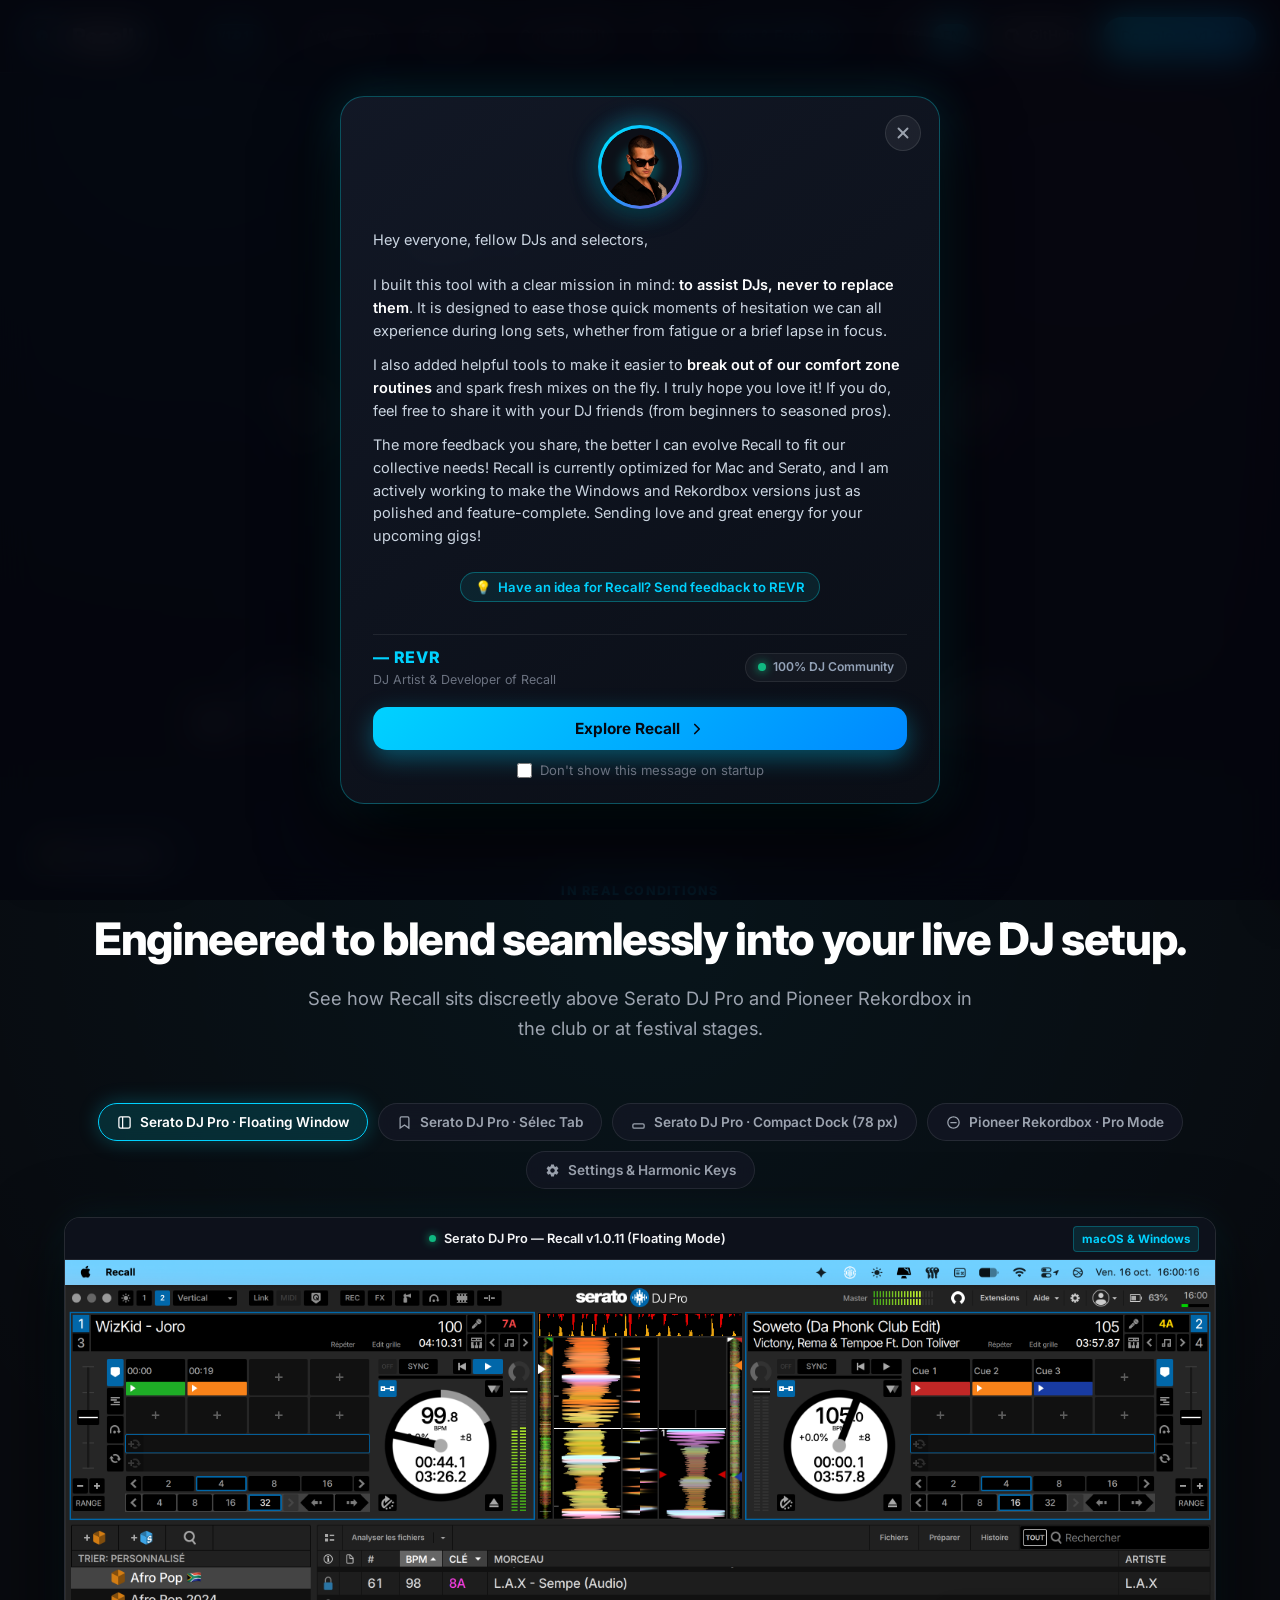
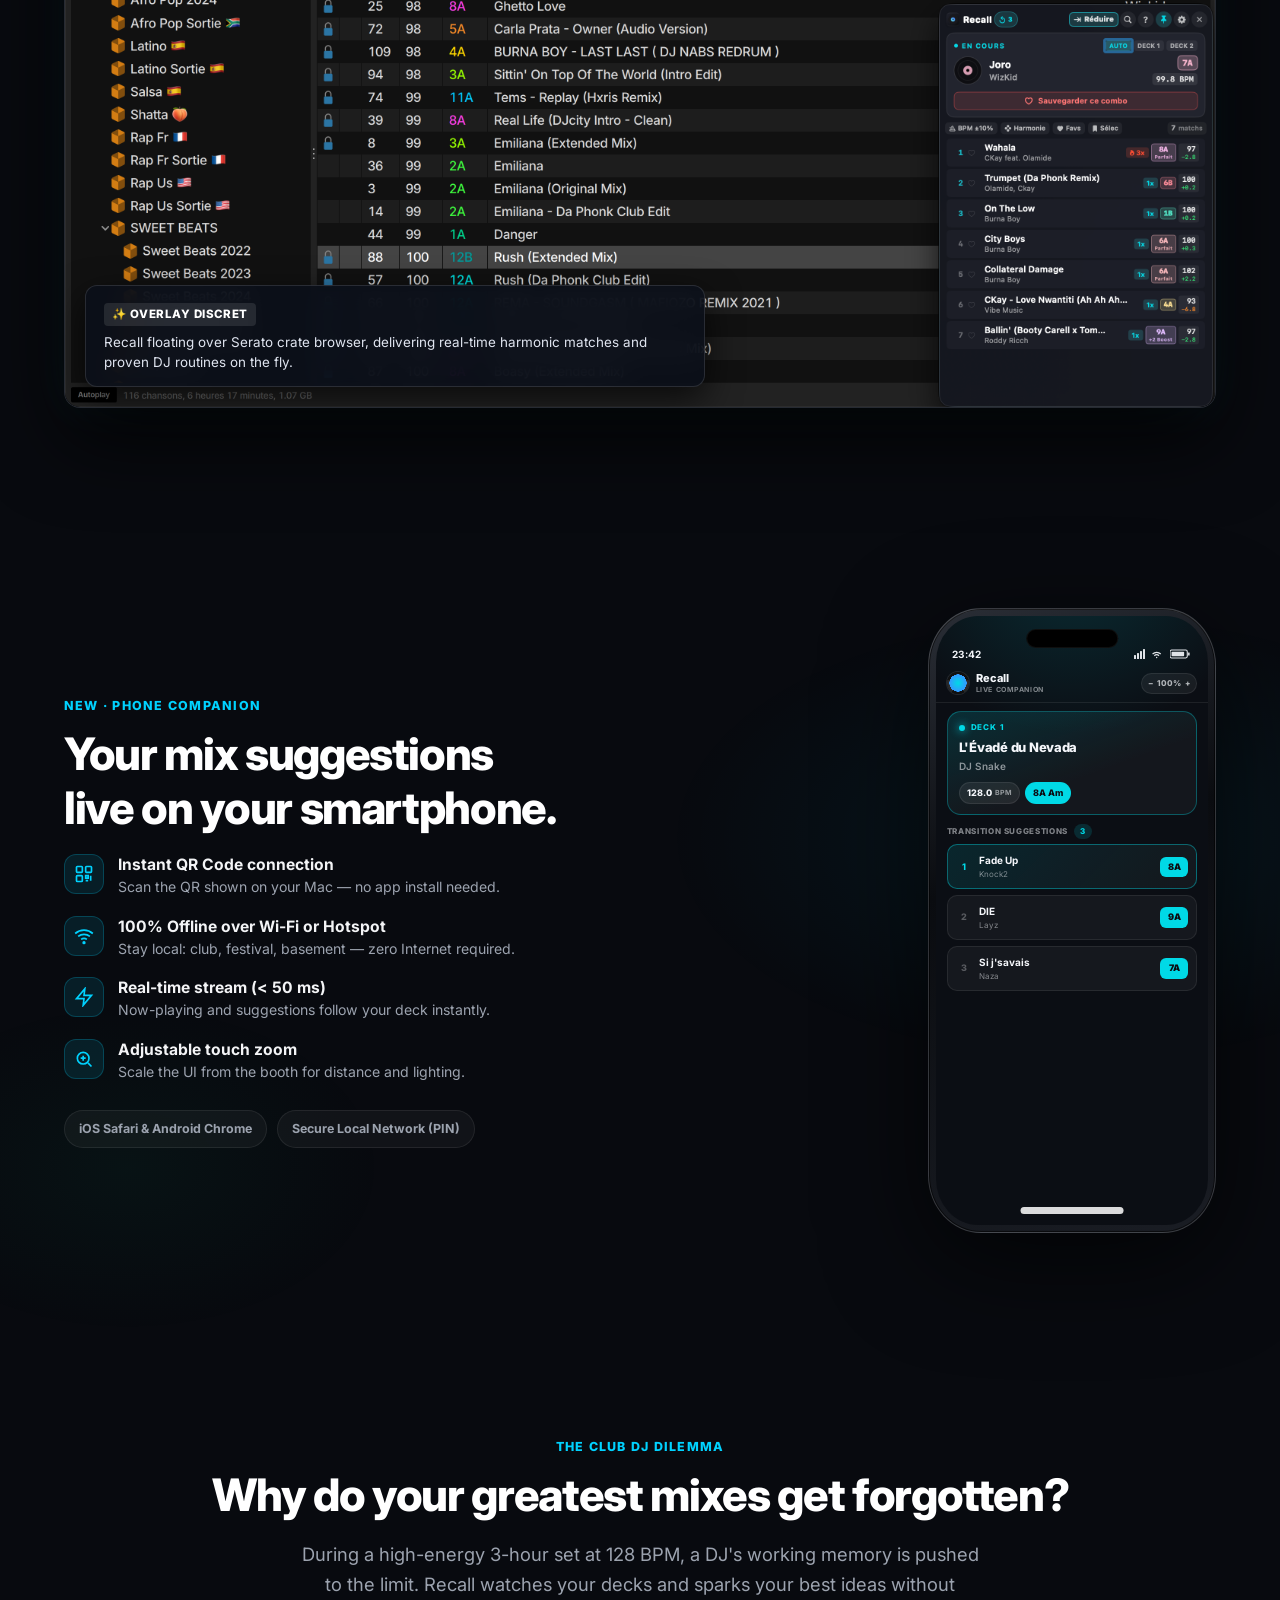
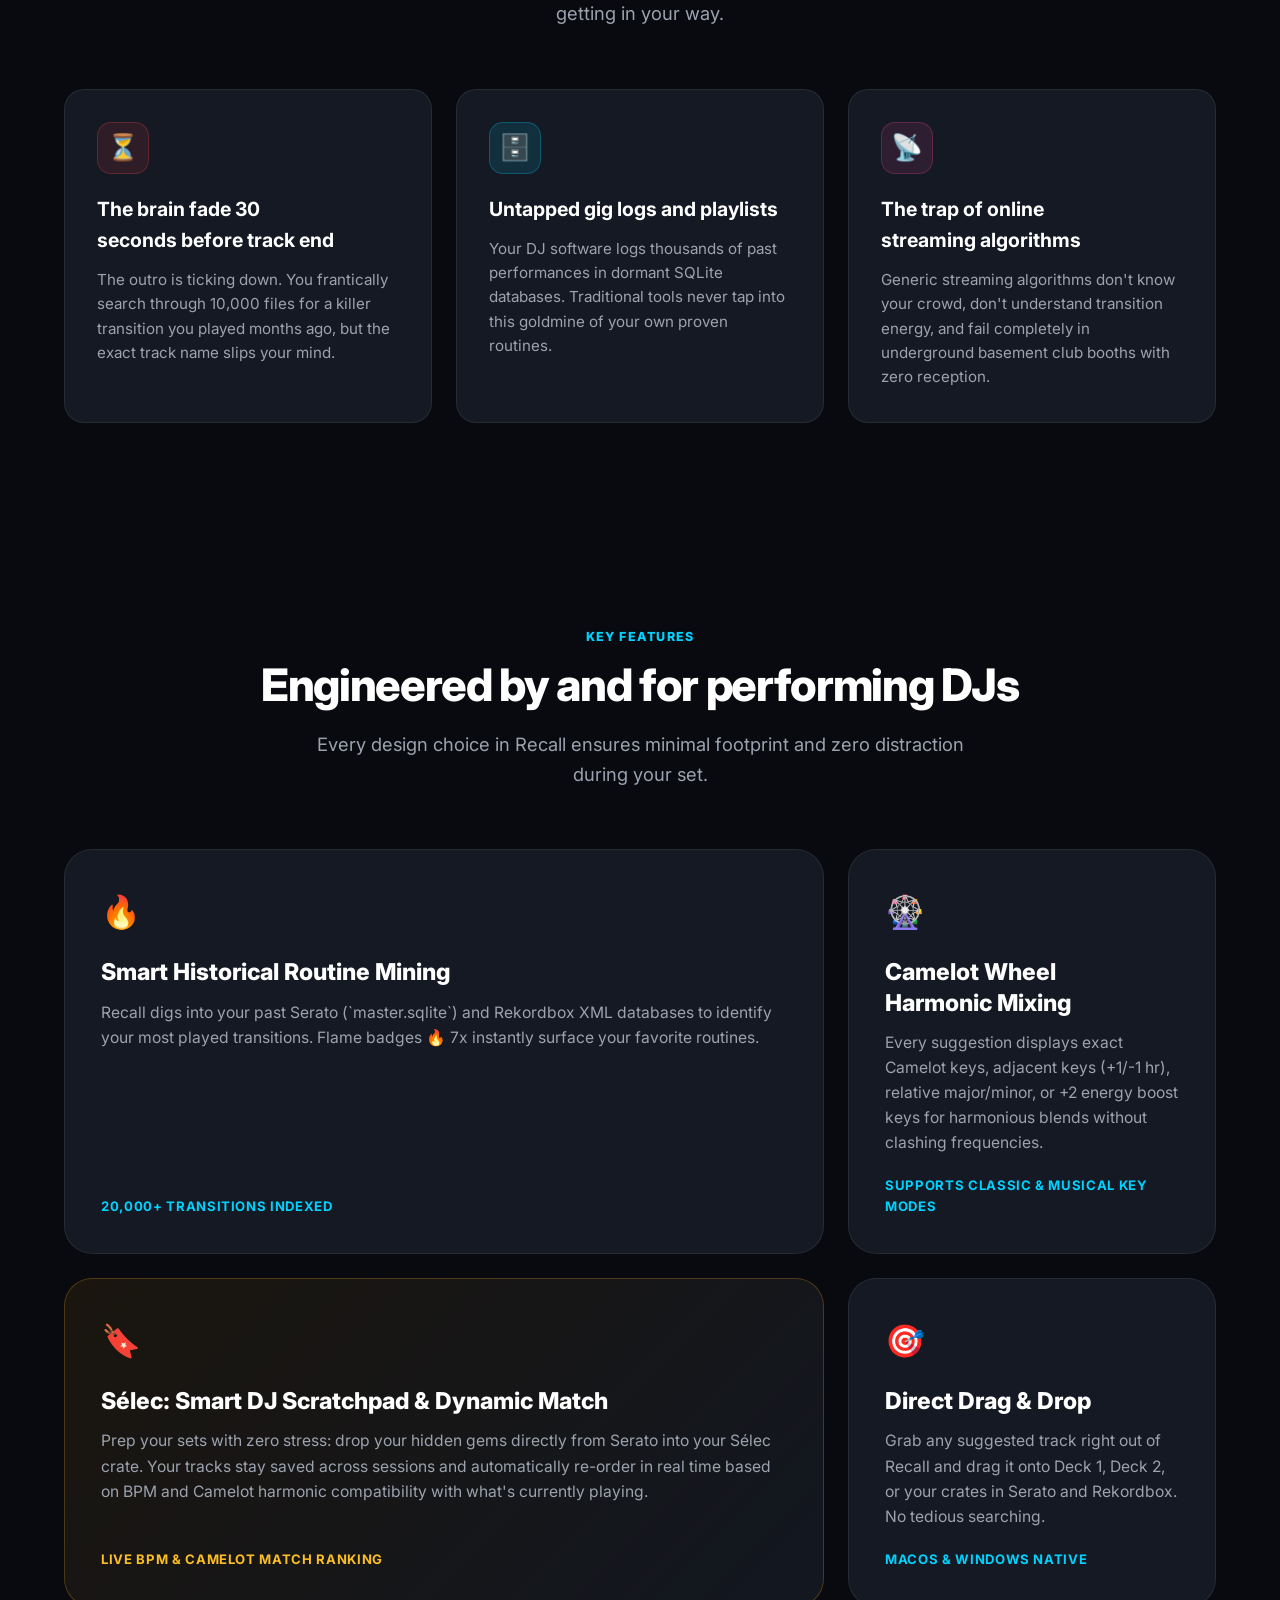
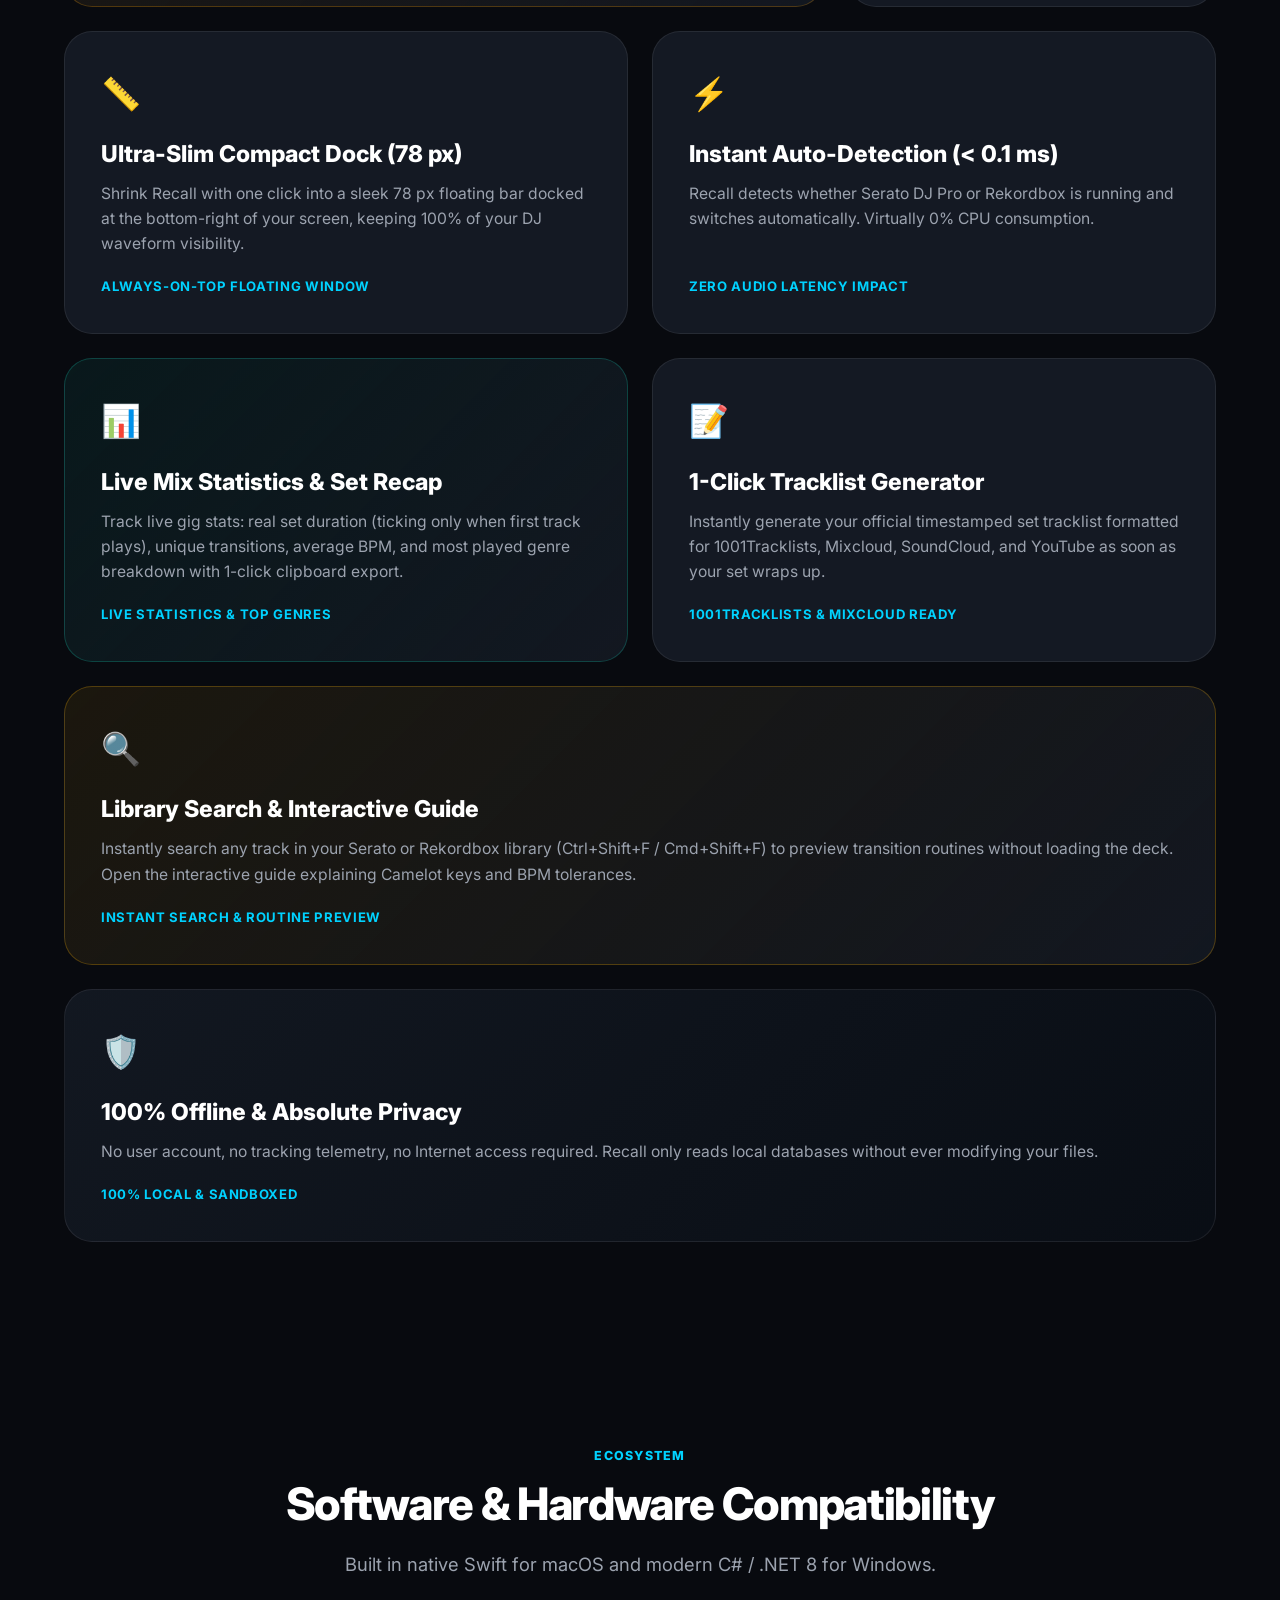
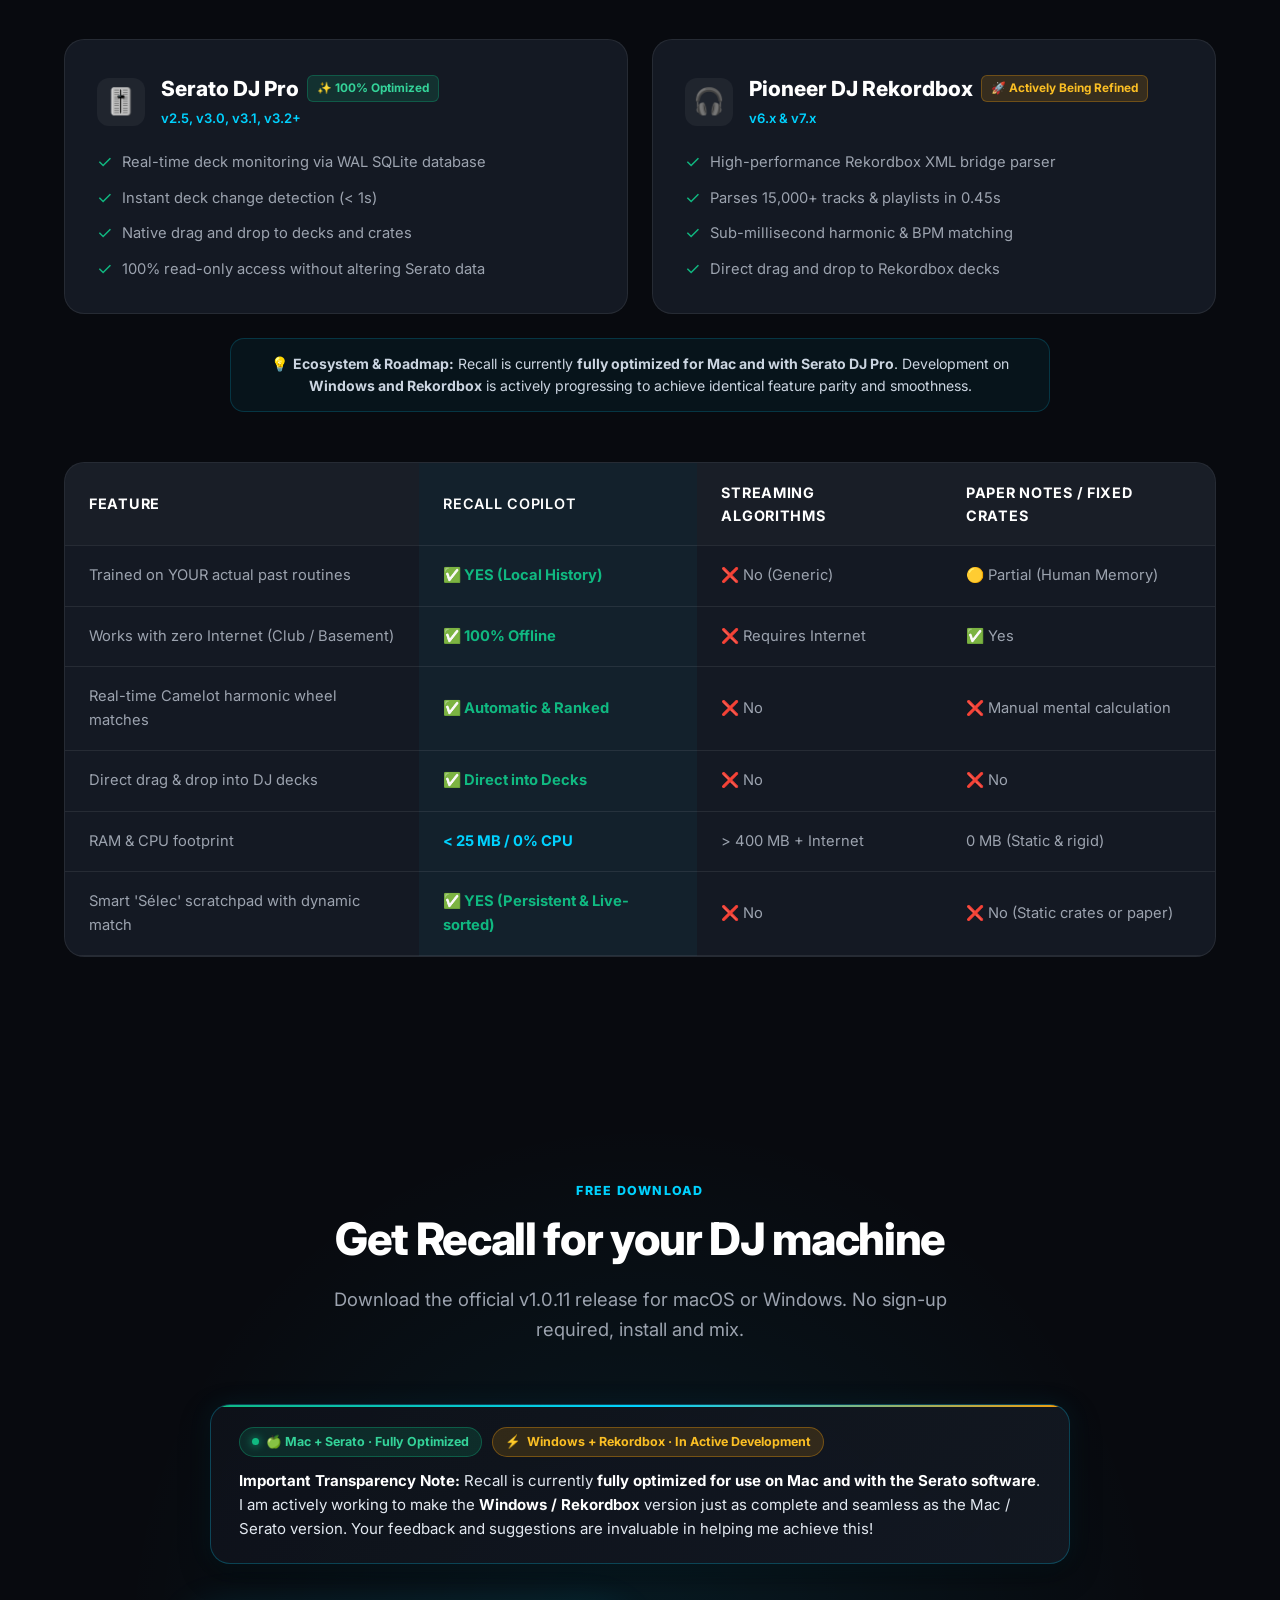
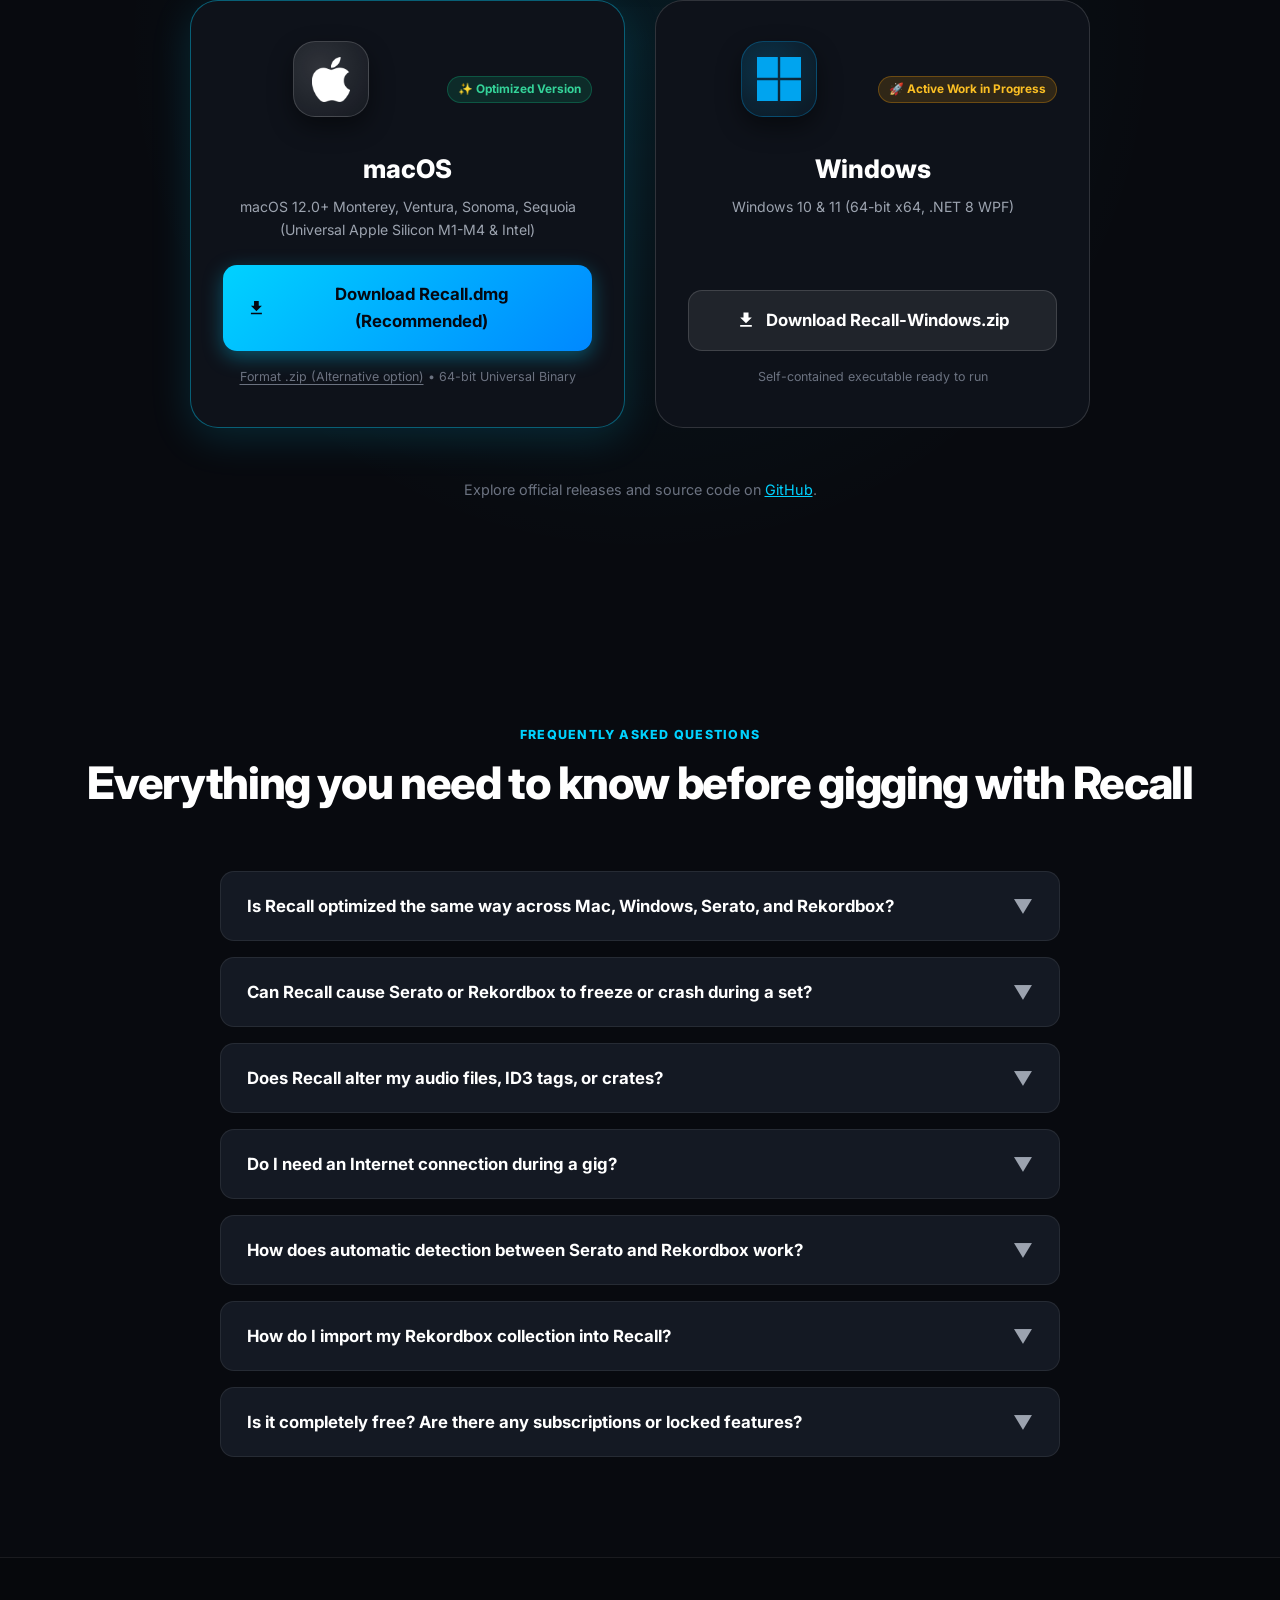
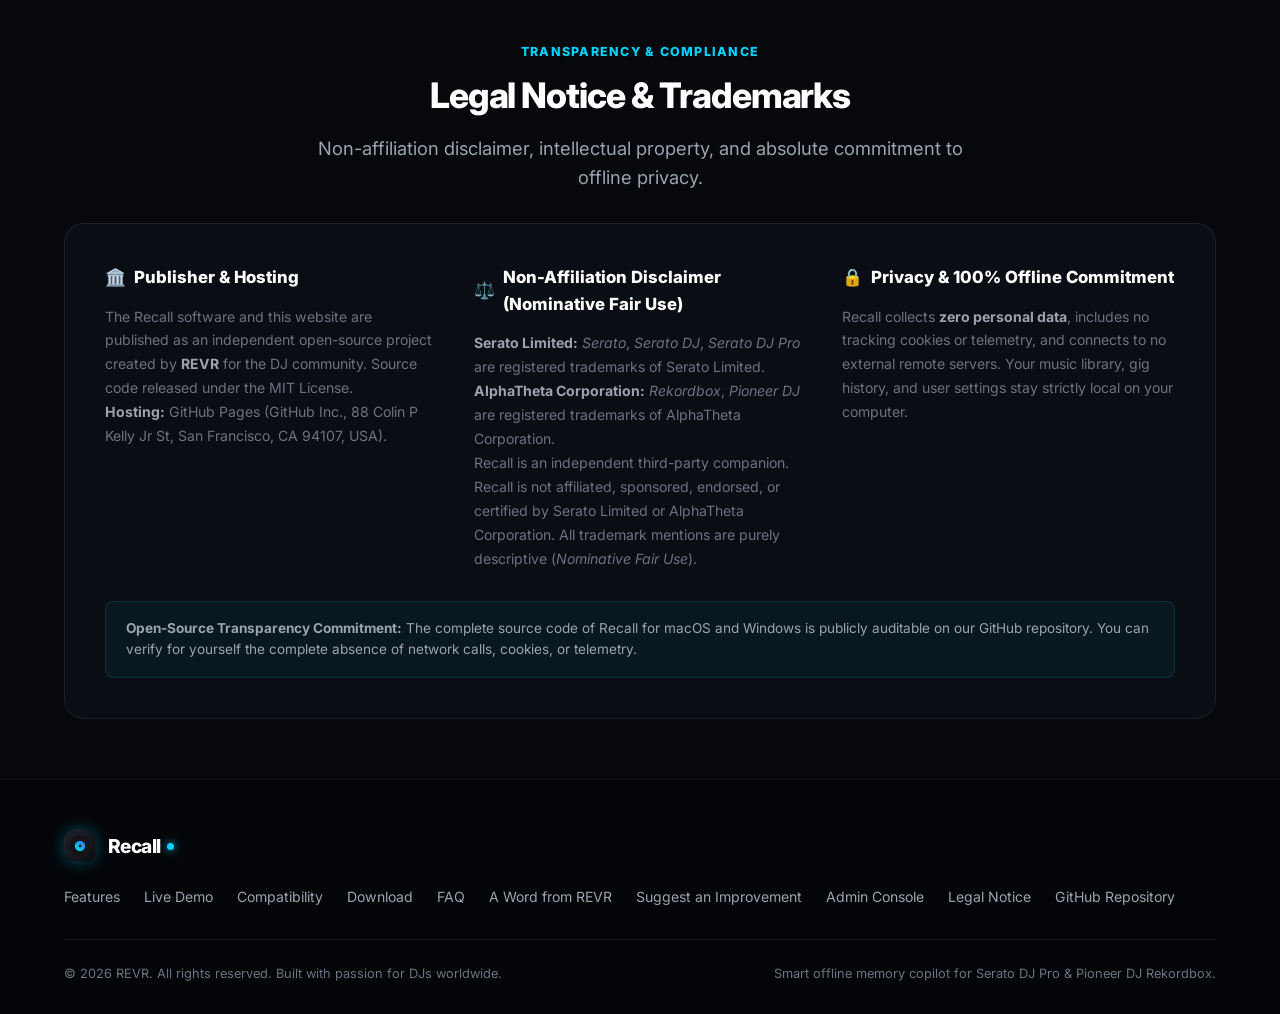
==== commit 90653415: "fix(landing): Cadre iPhone au ratio réel 393×852 pour le Compagnon Téléphone Ajoute la section Compa" ====
--- a/docs/index.html
+++ b/docs/index.html
@@ -279,6 +279,133 @@
               <span class="caption-pill">⚙️ Personnalisation Complète</span>
               <p data-i18n="mockup-caption-settings">Panneau de configuration avec estompage doux : ajustez la tolérance BPM, choisissez entre Camelot et Musicale, et activez le mode Always on Top.</p>
             </div>
+          </div>
+        </div>
+      </div>
+    </div>
+  </section>
+
+  <!-- ========================================================================
+       Section: Compagnon Téléphone (iPhone mockup — ratio 393×852)
+       ======================================================================== -->
+  <section id="phone-companion" class="section phone-companion-section">
+    <div class="container phone-companion-layout">
+      <div class="phone-companion-copy">
+        <span class="section-tag" data-i18n="phone-tag">NOUVEAU · COMPAGNON TÉLÉPHONE</span>
+        <h2 class="section-title phone-companion-title" data-i18n="phone-title">Vos suggestions de mix en direct sur votre smartphone.</h2>
+
+        <ul class="phone-feature-list">
+          <li class="phone-feature-item">
+            <span class="phone-feature-icon" aria-hidden="true">
+              <svg width="20" height="20" viewBox="0 0 24 24" fill="none" stroke="currentColor" stroke-width="2"><rect x="3" y="3" width="7" height="7" rx="1"/><rect x="14" y="3" width="7" height="7" rx="1"/><rect x="3" y="14" width="7" height="7" rx="1"/><path d="M14 14h3v3h-3zM20 14v6M14 20h3"/></svg>
+            </span>
+            <div>
+              <strong data-i18n="phone-f1-title">Connexion instantanée par QR Code</strong>
+              <p data-i18n="phone-f1-desc">Scannez le QR affiché sur votre Mac — aucune installation d'app.</p>
+            </div>
+          </li>
+          <li class="phone-feature-item">
+            <span class="phone-feature-icon" aria-hidden="true">
+              <svg width="20" height="20" viewBox="0 0 24 24" fill="none" stroke="currentColor" stroke-width="2"><path d="M5 12.55a11 11 0 0 1 14.08 0"/><path d="M1.42 9a16 16 0 0 1 21.16 0"/><path d="M8.53 16.11a6 6 0 0 1 6.95 0"/><circle cx="12" cy="20" r="1" fill="currentColor"/></svg>
+            </span>
+            <div>
+              <strong data-i18n="phone-f2-title">100 % Hors-ligne en Wi-Fi ou Partage de Connexion</strong>
+              <p data-i18n="phone-f2-desc">Restez local : club, festival, cave — zéro Internet requis.</p>
+            </div>
+          </li>
+          <li class="phone-feature-item">
+            <span class="phone-feature-icon" aria-hidden="true">
+              <svg width="20" height="20" viewBox="0 0 24 24" fill="none" stroke="currentColor" stroke-width="2"><path d="M13 2 3 14h9l-1 8 10-12h-9l1-8z"/></svg>
+            </span>
+            <div>
+              <strong data-i18n="phone-f3-title">Flux temps réel (&lt; 50 ms)</strong>
+              <p data-i18n="phone-f3-desc">Le titre en cours et les suggestions suivent votre deck instantanément.</p>
+            </div>
+          </li>
+          <li class="phone-feature-item">
+            <span class="phone-feature-icon" aria-hidden="true">
+              <svg width="20" height="20" viewBox="0 0 24 24" fill="none" stroke="currentColor" stroke-width="2"><circle cx="11" cy="11" r="7"/><path d="M21 21l-4.3-4.3"/><path d="M8 11h6M11 8v6"/></svg>
+            </span>
+            <div>
+              <strong data-i18n="phone-f4-title">Niveau de zoom tactile ajustable</strong>
+              <p data-i18n="phone-f4-desc">Agrandissez l'UI depuis le booth selon la distance et la luminosité.</p>
+            </div>
+          </li>
+        </ul>
+
+        <div class="phone-companion-badges">
+          <span class="phone-badge" data-i18n="phone-badge-browsers">iOS Safari &amp; Android Chrome</span>
+          <span class="phone-badge" data-i18n="phone-badge-pin">Réseau Local Sécurisé (PIN)</span>
+        </div>
+      </div>
+
+      <div class="phone-companion-visual" aria-hidden="false">
+        <!-- Cadre iPhone : ratio logique 393×852 (iPhone 14/15/16) — jamais écrasé -->
+        <div class="iphone-frame" role="img" aria-label="Aperçu Recall Live sur iPhone">
+          <div class="iphone-bezel">
+            <div class="iphone-dynamic-island"></div>
+            <div class="iphone-screen">
+              <div class="iphone-status-bar">
+                <span>23:42</span>
+                <span class="iphone-status-icons">
+                  <svg width="14" height="10" viewBox="0 0 14 10" fill="currentColor"><rect x="0" y="6" width="2" height="4" rx="0.5"/><rect x="3" y="4" width="2" height="6" rx="0.5"/><rect x="6" y="2" width="2" height="8" rx="0.5"/><rect x="9" y="0" width="2" height="10" rx="0.5"/></svg>
+                  <svg width="14" height="10" viewBox="0 0 24 16" fill="none" stroke="currentColor" stroke-width="2"><path d="M1 8a10 10 0 0 1 14 0"/><path d="M4 11a6 6 0 0 1 8 0"/><circle cx="8" cy="14" r="1.2" fill="currentColor" stroke="none"/></svg>
+                  <svg width="22" height="10" viewBox="0 0 28 12" fill="currentColor"><rect x="0" y="1" width="22" height="10" rx="2" fill="none" stroke="currentColor" stroke-width="1.4"/><rect x="2" y="3" width="16" height="6" rx="1"/><rect x="23" y="4" width="2" height="4" rx="0.5"/></svg>
+                </span>
+              </div>
+              <div class="iphone-app-header">
+                <div class="iphone-app-brand">
+                  <span class="iphone-app-logo"></span>
+                  <div>
+                    <div class="iphone-app-name">Recall</div>
+                    <div class="iphone-app-sub">Live Companion</div>
+                  </div>
+                </div>
+                <div class="iphone-zoom">
+                  <span>−</span><span>100%</span><span>+</span>
+                </div>
+              </div>
+              <div class="iphone-now">
+                <div class="iphone-now-label"><span class="iphone-pulse"></span> Deck 1</div>
+                <div class="iphone-now-title">L'Évadé du Nevada</div>
+                <div class="iphone-now-artist">DJ Snake</div>
+                <div class="iphone-now-meta">
+                  <span class="iphone-pill">128.0 <small>BPM</small></span>
+                  <span class="iphone-pill iphone-pill-key">8A Am</span>
+                </div>
+              </div>
+              <div class="iphone-list-bar">
+                <span data-i18n="phone-mock-list">Suggestions d'enchaînements</span>
+                <span class="iphone-count">3</span>
+              </div>
+              <div class="iphone-tracks">
+                <div class="iphone-track iphone-track-top">
+                  <span class="iphone-track-idx">1</span>
+                  <div class="iphone-track-info">
+                    <div class="iphone-track-title">Fade Up</div>
+                    <div class="iphone-track-artist">Knock2</div>
+                  </div>
+                  <span class="iphone-key">8A</span>
+                </div>
+                <div class="iphone-track">
+                  <span class="iphone-track-idx">2</span>
+                  <div class="iphone-track-info">
+                    <div class="iphone-track-title">DIE</div>
+                    <div class="iphone-track-artist">Layz</div>
+                  </div>
+                  <span class="iphone-key">9A</span>
+                </div>
+                <div class="iphone-track">
+                  <span class="iphone-track-idx">3</span>
+                  <div class="iphone-track-info">
+                    <div class="iphone-track-title">Si j'savais</div>
+                    <div class="iphone-track-artist">Naza</div>
+                  </div>
+                  <span class="iphone-key">7A</span>
+                </div>
+              </div>
+            </div>
+            <div class="iphone-home-indicator"></div>
           </div>
         </div>
       </div>
--- a/docs/assets/css/styles.css
+++ b/docs/assets/css/styles.css
@@ -2145,6 +2145,445 @@
 }
 
 /* ==========================================================================
+   Section: Compagnon Téléphone — iPhone mockup (ratio 393×852)
+   ==========================================================================
+   Anti-écrasement : une seule dimension pilote l'autre via aspect-ratio.
+   Ne jamais fixer width ET height indépendamment sur .iphone-frame.
+   ========================================================================== */
+.phone-companion-section {
+  padding: 80px 0 100px;
+  background:
+    radial-gradient(ellipse 60% 50% at 85% 40%, rgba(0, 210, 255, 0.07) 0%, transparent 55%),
+    radial-gradient(ellipse 40% 40% at 10% 80%, rgba(16, 185, 129, 0.05) 0%, transparent 50%);
+}
+
+.phone-companion-layout {
+  display: grid;
+  grid-template-columns: minmax(0, 1fr) auto;
+  gap: clamp(32px, 5vw, 64px);
+  align-items: center;
+}
+
+.phone-companion-copy {
+  min-width: 0;
+  max-width: 560px;
+}
+
+.phone-companion-title {
+  margin-bottom: 28px;
+}
+
+.phone-feature-list {
+  list-style: none;
+  display: flex;
+  flex-direction: column;
+  gap: 18px;
+  margin: 0 0 28px;
+  padding: 0;
+}
+
+.phone-feature-item {
+  display: flex;
+  gap: 14px;
+  align-items: flex-start;
+}
+
+.phone-feature-icon {
+  flex: 0 0 40px;
+  width: 40px;
+  height: 40px;
+  border-radius: 12px;
+  display: flex;
+  align-items: center;
+  justify-content: center;
+  color: var(--cyan-primary);
+  background: rgba(0, 210, 255, 0.1);
+  border: 1px solid rgba(0, 210, 255, 0.22);
+}
+
+.phone-feature-item strong {
+  display: block;
+  font-size: 0.98rem;
+  font-weight: 700;
+  color: var(--text-main);
+  margin-bottom: 2px;
+  line-height: 1.35;
+}
+
+.phone-feature-item p {
+  margin: 0;
+  font-size: 0.88rem;
+  color: var(--text-muted);
+  line-height: 1.45;
+}
+
+.phone-companion-badges {
+  display: flex;
+  flex-wrap: wrap;
+  gap: 10px;
+}
+
+.phone-badge {
+  display: inline-flex;
+  align-items: center;
+  font-size: 0.78rem;
+  font-weight: 700;
+  color: var(--text-muted);
+  background: rgba(255, 255, 255, 0.04);
+  border: 1px solid var(--border-subtle);
+  border-radius: var(--radius-full);
+  padding: 8px 14px;
+}
+
+.phone-companion-visual {
+  display: flex;
+  justify-content: center;
+  align-items: center;
+  align-self: center;
+  justify-self: center;
+}
+
+.iphone-frame {
+  /* Ratio logique iPhone 14 / 15 / 16 : 393 × 852
+     La largeur seule pilote la hauteur (height: auto) → jamais écrasé. */
+  width: min(288px, 78vw, calc(82vh * 393 / 852));
+  aspect-ratio: 393 / 852;
+  height: auto;
+  flex-shrink: 0;
+  filter: drop-shadow(0 28px 50px rgba(0, 0, 0, 0.65));
+}
+
+.iphone-bezel {
+  width: 100%;
+  height: 100%;
+  box-sizing: border-box;
+  border-radius: 18.5% / 9.2%;
+  background: linear-gradient(160deg, #2a2e36 0%, #0a0c10 40%, #1a1d24 100%);
+  padding: 2.4%;
+  border: 1px solid rgba(255, 255, 255, 0.14);
+  box-shadow:
+    inset 0 0 0 1px rgba(0, 0, 0, 0.6),
+    inset 0 1px 0 rgba(255, 255, 255, 0.12);
+  position: relative;
+  display: flex;
+  flex-direction: column;
+  overflow: hidden;
+}
+
+.iphone-dynamic-island {
+  position: absolute;
+  top: 3.2%;
+  left: 50%;
+  transform: translateX(-50%);
+  width: 32%;
+  height: 3.1%;
+  background: #000;
+  border-radius: 999px;
+  z-index: 3;
+  box-shadow: inset 0 0 0 1px rgba(255, 255, 255, 0.06);
+}
+
+.iphone-screen {
+  flex: 1;
+  min-height: 0;
+  background: #0B0E14;
+  border-radius: 15.5% / 7.6%;
+  overflow: hidden;
+  display: flex;
+  flex-direction: column;
+  position: relative;
+  background-image: radial-gradient(100% 42% at 50% -10%, rgba(0, 217, 230, 0.16), transparent 70%);
+}
+
+.iphone-status-bar {
+  display: flex;
+  justify-content: space-between;
+  align-items: center;
+  padding: 11% 6% 1.5%;
+  font-size: 10px;
+  font-weight: 700;
+  color: #f4f6fa;
+  letter-spacing: 0.02em;
+}
+
+.iphone-status-icons {
+  display: flex;
+  align-items: center;
+  gap: 4px;
+  opacity: 0.92;
+}
+
+.iphone-app-header {
+  display: flex;
+  align-items: center;
+  justify-content: space-between;
+  gap: 6px;
+  padding: 2% 4% 2.5%;
+  border-bottom: 1px solid rgba(255, 255, 255, 0.08);
+}
+
+.iphone-app-brand {
+  display: flex;
+  align-items: center;
+  gap: 7px;
+  min-width: 0;
+}
+
+.iphone-app-logo {
+  width: 22px;
+  height: 22px;
+  border-radius: 50%;
+  flex-shrink: 0;
+  background:
+    radial-gradient(circle at 50% 50%, #00d9e6 0%, #3399ff 55%, transparent 56%),
+    conic-gradient(from 0deg, #111 0 20%, #2a2a2a 20% 40%, #111 40% 60%, #2a2a2a 60% 80%, #111 80%);
+  box-shadow: 0 0 0 1px rgba(255, 255, 255, 0.1);
+}
+
+.iphone-app-name {
+  font-size: 11px;
+  font-weight: 800;
+  color: #f4f6fa;
+  line-height: 1.1;
+}
+
+.iphone-app-sub {
+  font-size: 7px;
+  font-weight: 700;
+  letter-spacing: 0.08em;
+  text-transform: uppercase;
+  color: rgba(244, 246, 250, 0.5);
+}
+
+.iphone-zoom {
+  display: flex;
+  align-items: center;
+  gap: 4px;
+  font-size: 8px;
+  font-weight: 800;
+  color: rgba(244, 246, 250, 0.7);
+  background: rgba(255, 255, 255, 0.06);
+  border: 1px solid rgba(255, 255, 255, 0.08);
+  border-radius: 999px;
+  padding: 3px 6px;
+  flex-shrink: 0;
+}
+
+.iphone-now {
+  margin: 3% 4% 0;
+  padding: 3.5% 4%;
+  border-radius: 14px;
+  background: linear-gradient(160deg, rgba(0, 217, 230, 0.16), rgba(255, 255, 255, 0.04) 60%);
+  border: 1px solid rgba(0, 217, 230, 0.32);
+}
+
+.iphone-now-label {
+  display: flex;
+  align-items: center;
+  gap: 6px;
+  font-size: 8px;
+  font-weight: 800;
+  letter-spacing: 0.1em;
+  text-transform: uppercase;
+  color: #00d9e6;
+}
+
+.iphone-pulse {
+  width: 6px;
+  height: 6px;
+  border-radius: 50%;
+  background: #00d9e6;
+  box-shadow: 0 0 8px #00d9e6;
+  animation: iphone-pulse 1.6s ease-in-out infinite;
+}
+
+@keyframes iphone-pulse {
+  0%, 100% { transform: scale(1); opacity: 1; }
+  50% { transform: scale(1.45); opacity: 0.45; }
+}
+
+.iphone-now-title {
+  margin-top: 6px;
+  font-size: 13px;
+  font-weight: 800;
+  color: #f4f6fa;
+  line-height: 1.2;
+  letter-spacing: -0.02em;
+}
+
+.iphone-now-artist {
+  margin-top: 2px;
+  font-size: 10px;
+  font-weight: 600;
+  color: rgba(244, 246, 250, 0.55);
+}
+
+.iphone-now-meta {
+  display: flex;
+  flex-wrap: wrap;
+  gap: 5px;
+  margin-top: 8px;
+}
+
+.iphone-pill {
+  display: inline-flex;
+  align-items: center;
+  gap: 3px;
+  font-size: 9px;
+  font-weight: 800;
+  padding: 3px 7px;
+  border-radius: 999px;
+  background: rgba(255, 255, 255, 0.07);
+  border: 1px solid rgba(255, 255, 255, 0.08);
+  color: #f4f6fa;
+}
+
+.iphone-pill small {
+  font-size: 7px;
+  font-weight: 700;
+  opacity: 0.55;
+}
+
+.iphone-pill-key {
+  background: #00d9e6;
+  color: #0B0E14;
+  border-color: transparent;
+}
+
+.iphone-list-bar {
+  display: flex;
+  align-items: center;
+  gap: 6px;
+  margin: 3.5% 4% 2%;
+  font-size: 8px;
+  font-weight: 800;
+  letter-spacing: 0.08em;
+  text-transform: uppercase;
+  color: rgba(244, 246, 250, 0.5);
+}
+
+.iphone-count {
+  font-size: 8px;
+  font-weight: 800;
+  color: #00d9e6;
+  background: rgba(0, 217, 230, 0.14);
+  padding: 1px 6px;
+  border-radius: 999px;
+}
+
+.iphone-tracks {
+  display: flex;
+  flex-direction: column;
+  gap: 6px;
+  padding: 0 4% 4%;
+  flex: 1;
+  min-height: 0;
+  overflow: hidden;
+}
+
+.iphone-track {
+  display: grid;
+  grid-template-columns: 16px minmax(0, 1fr) auto;
+  gap: 7px;
+  align-items: center;
+  padding: 7px 8px;
+  border-radius: 10px;
+  background: rgba(255, 255, 255, 0.045);
+  border: 1px solid rgba(255, 255, 255, 0.08);
+}
+
+.iphone-track-top {
+  border-color: rgba(0, 217, 230, 0.4);
+  background: linear-gradient(135deg, rgba(0, 217, 230, 0.12), rgba(255, 255, 255, 0.04));
+}
+
+.iphone-track-idx {
+  font-size: 9px;
+  font-weight: 800;
+  color: rgba(244, 246, 250, 0.3);
+  text-align: center;
+}
+
+.iphone-track-top .iphone-track-idx {
+  color: #00d9e6;
+}
+
+.iphone-track-info {
+  min-width: 0;
+}
+
+.iphone-track-title {
+  font-size: 10px;
+  font-weight: 700;
+  color: #f4f6fa;
+  white-space: nowrap;
+  overflow: hidden;
+  text-overflow: ellipsis;
+}
+
+.iphone-track-artist {
+  font-size: 8px;
+  color: rgba(244, 246, 250, 0.5);
+  white-space: nowrap;
+  overflow: hidden;
+  text-overflow: ellipsis;
+}
+
+.iphone-key {
+  font-size: 9px;
+  font-weight: 900;
+  min-width: 28px;
+  text-align: center;
+  padding: 3px 5px;
+  border-radius: 6px;
+  color: #0B0E14;
+  background: #00d9e6;
+}
+
+.iphone-home-indicator {
+  position: absolute;
+  bottom: 2.8%;
+  left: 50%;
+  transform: translateX(-50%);
+  width: 36%;
+  height: 1.15%;
+  background: rgba(255, 255, 255, 0.85);
+  border-radius: 999px;
+  z-index: 3;
+}
+
+@media (max-width: 900px) {
+  .phone-companion-layout {
+    grid-template-columns: 1fr;
+    gap: 40px;
+    justify-items: center;
+  }
+
+  .phone-companion-copy {
+    max-width: 640px;
+    width: 100%;
+  }
+
+  .phone-companion-visual {
+    order: -1;
+  }
+
+  .iphone-frame {
+    width: min(260px, 70vw, calc(70vh * 393 / 852));
+  }
+}
+
+@media (max-width: 480px) {
+  .phone-companion-section {
+    padding: 56px 0 72px;
+  }
+
+  .iphone-frame {
+    width: min(240px, 72vw, calc(68vh * 393 / 852));
+  }
+}
+
+/* ==========================================================================
    Section: Problem & Solution
    ========================================================================== */
 .section {
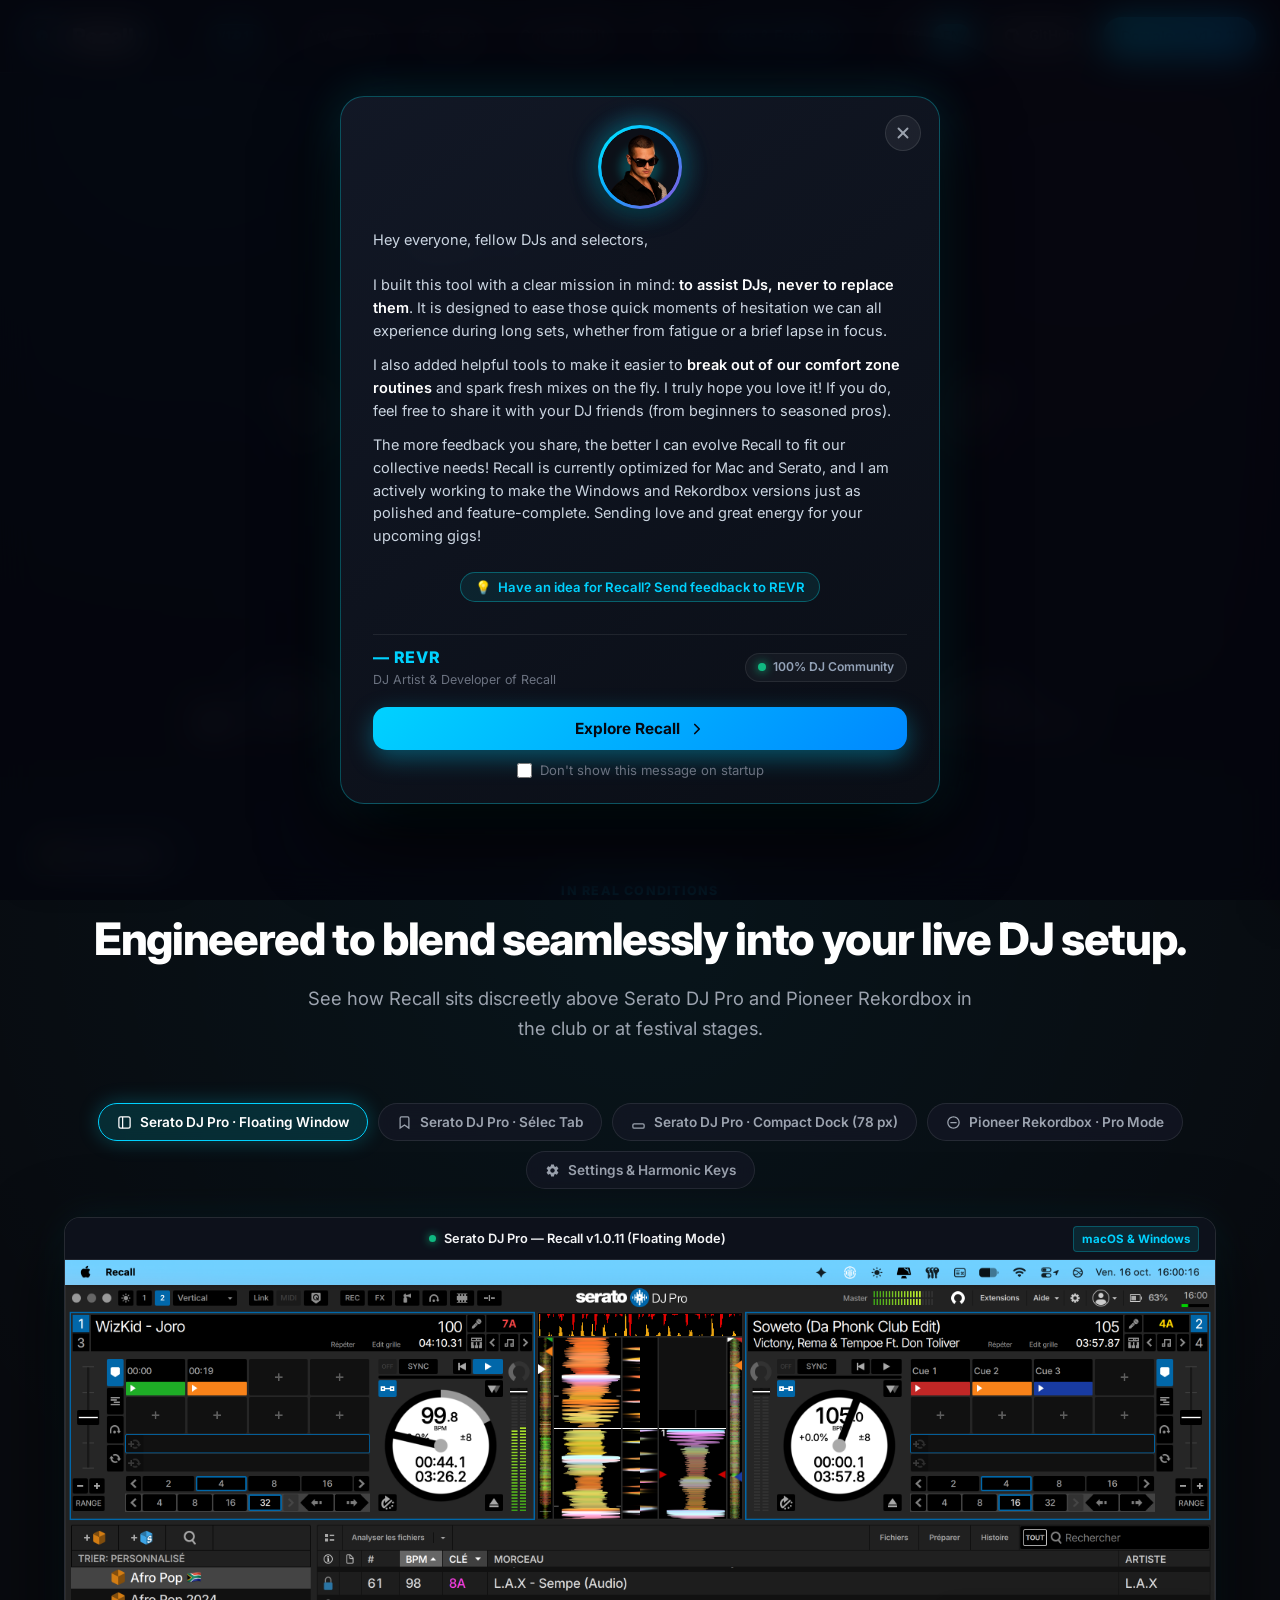
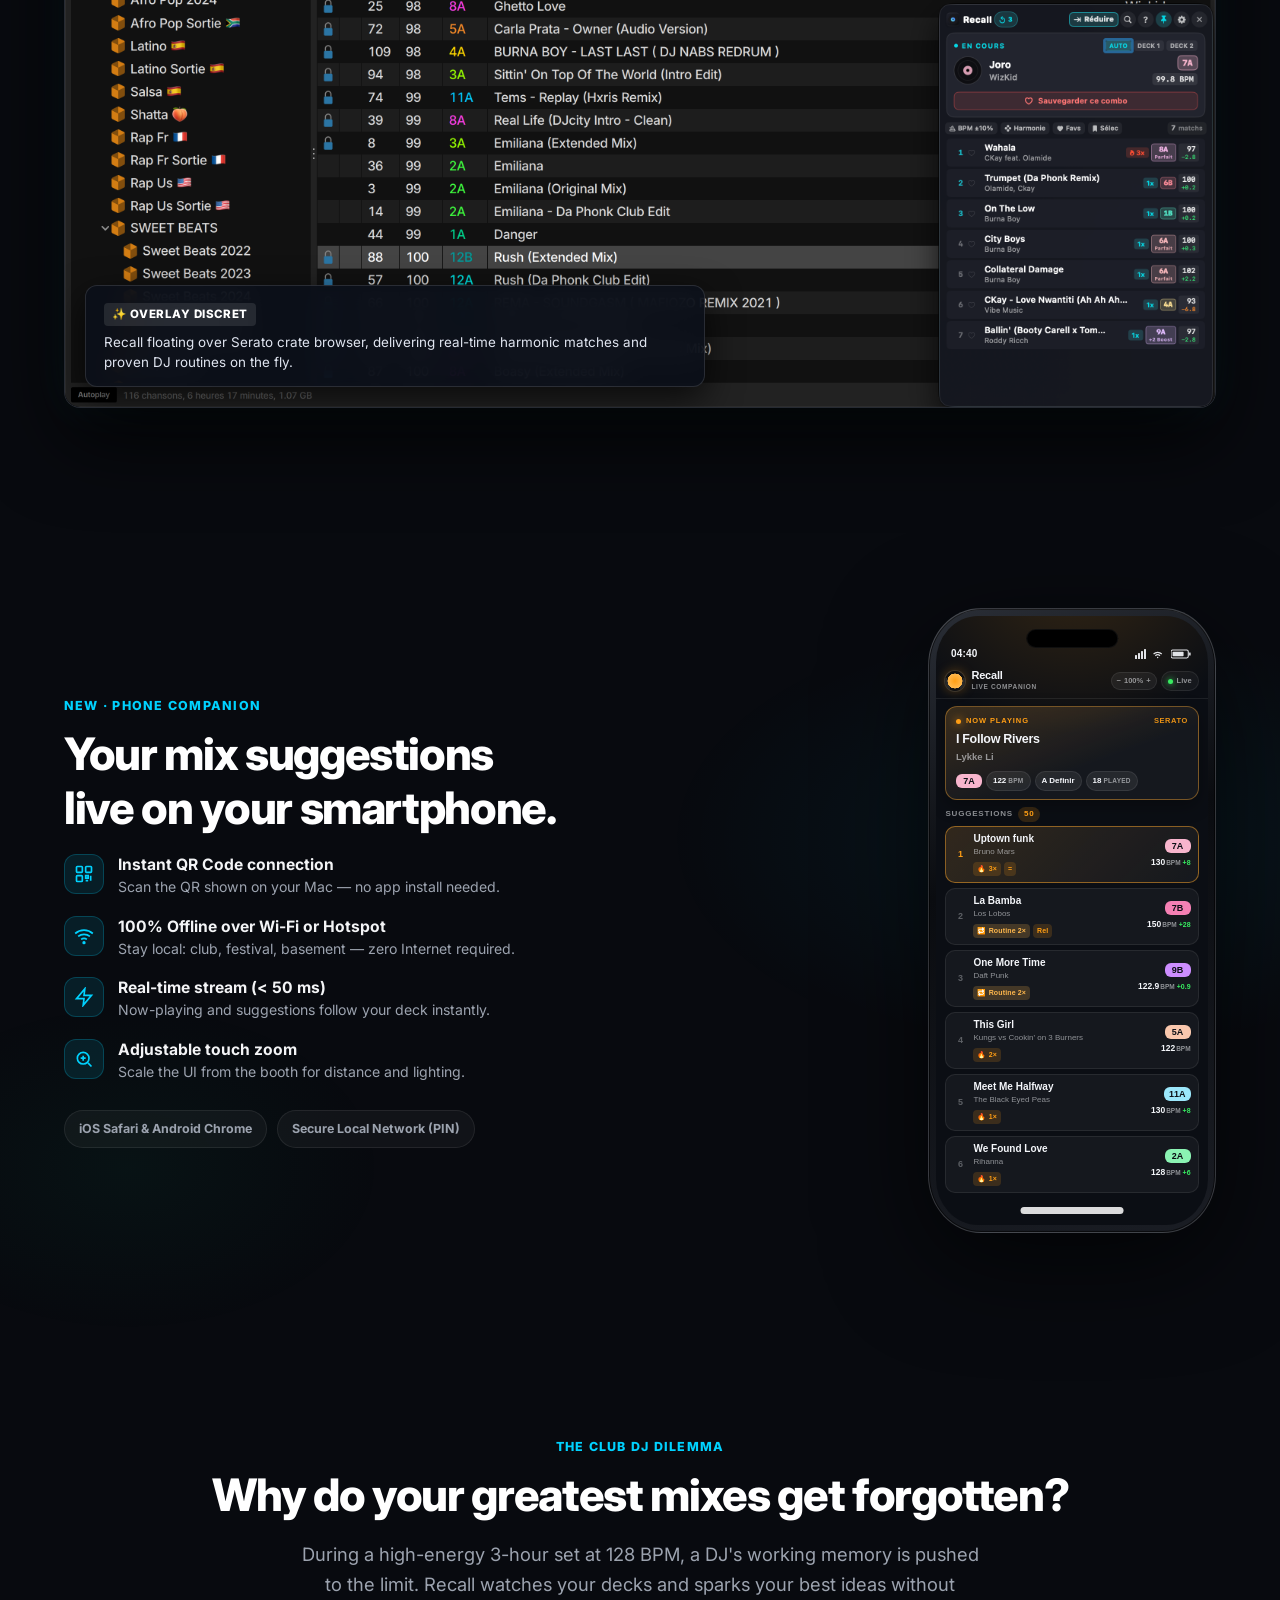
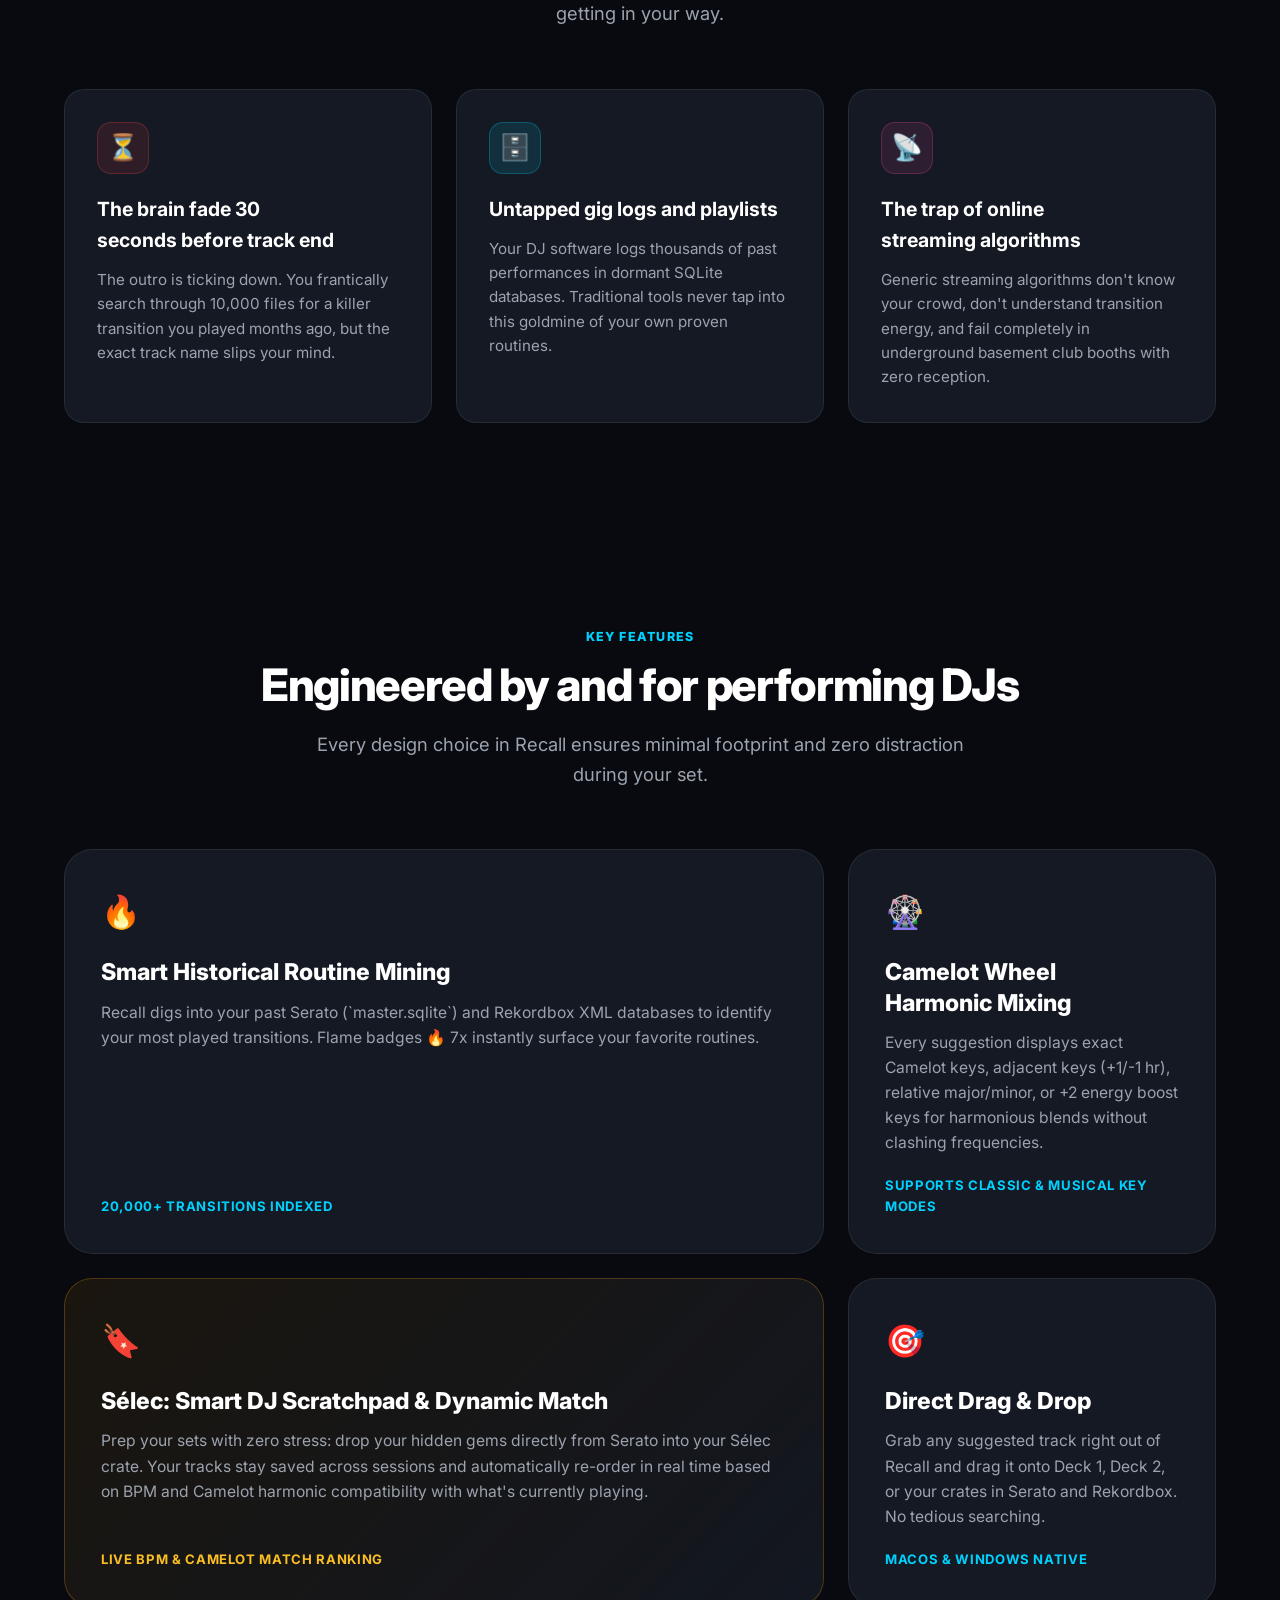
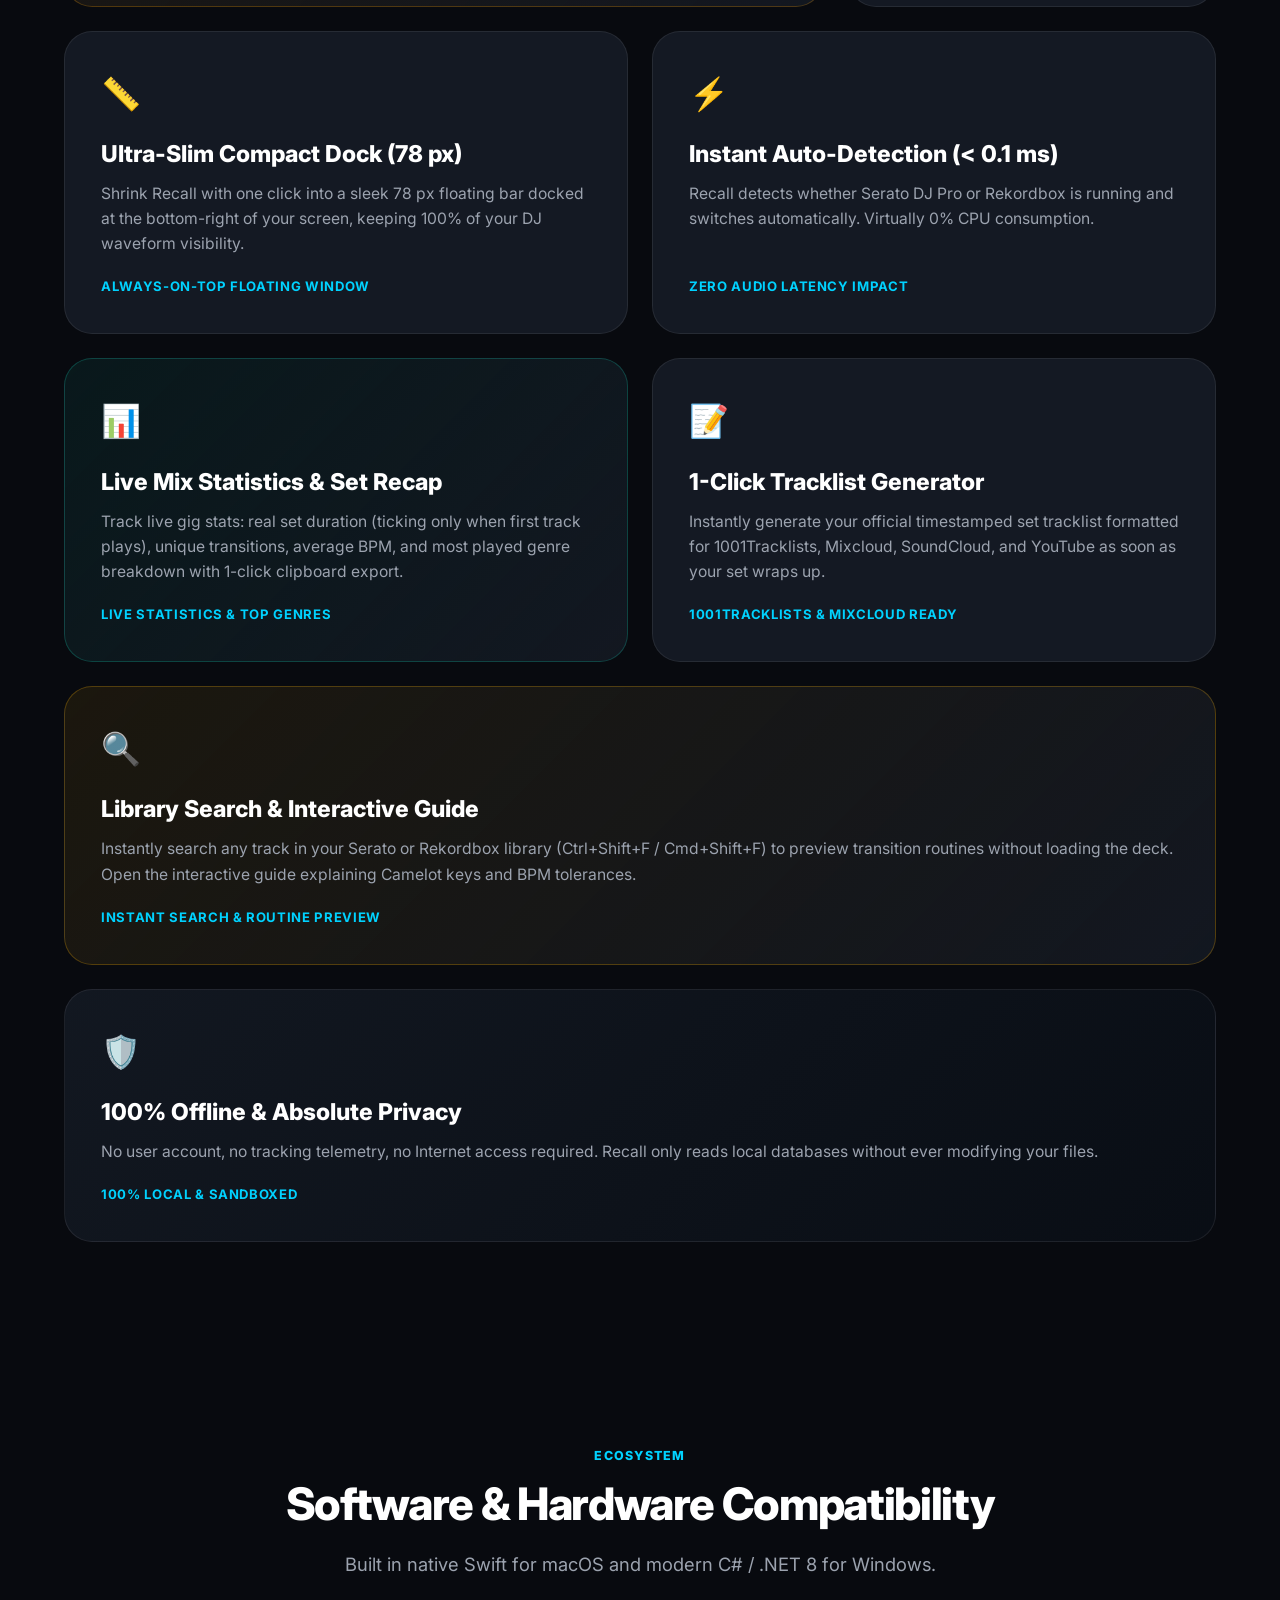
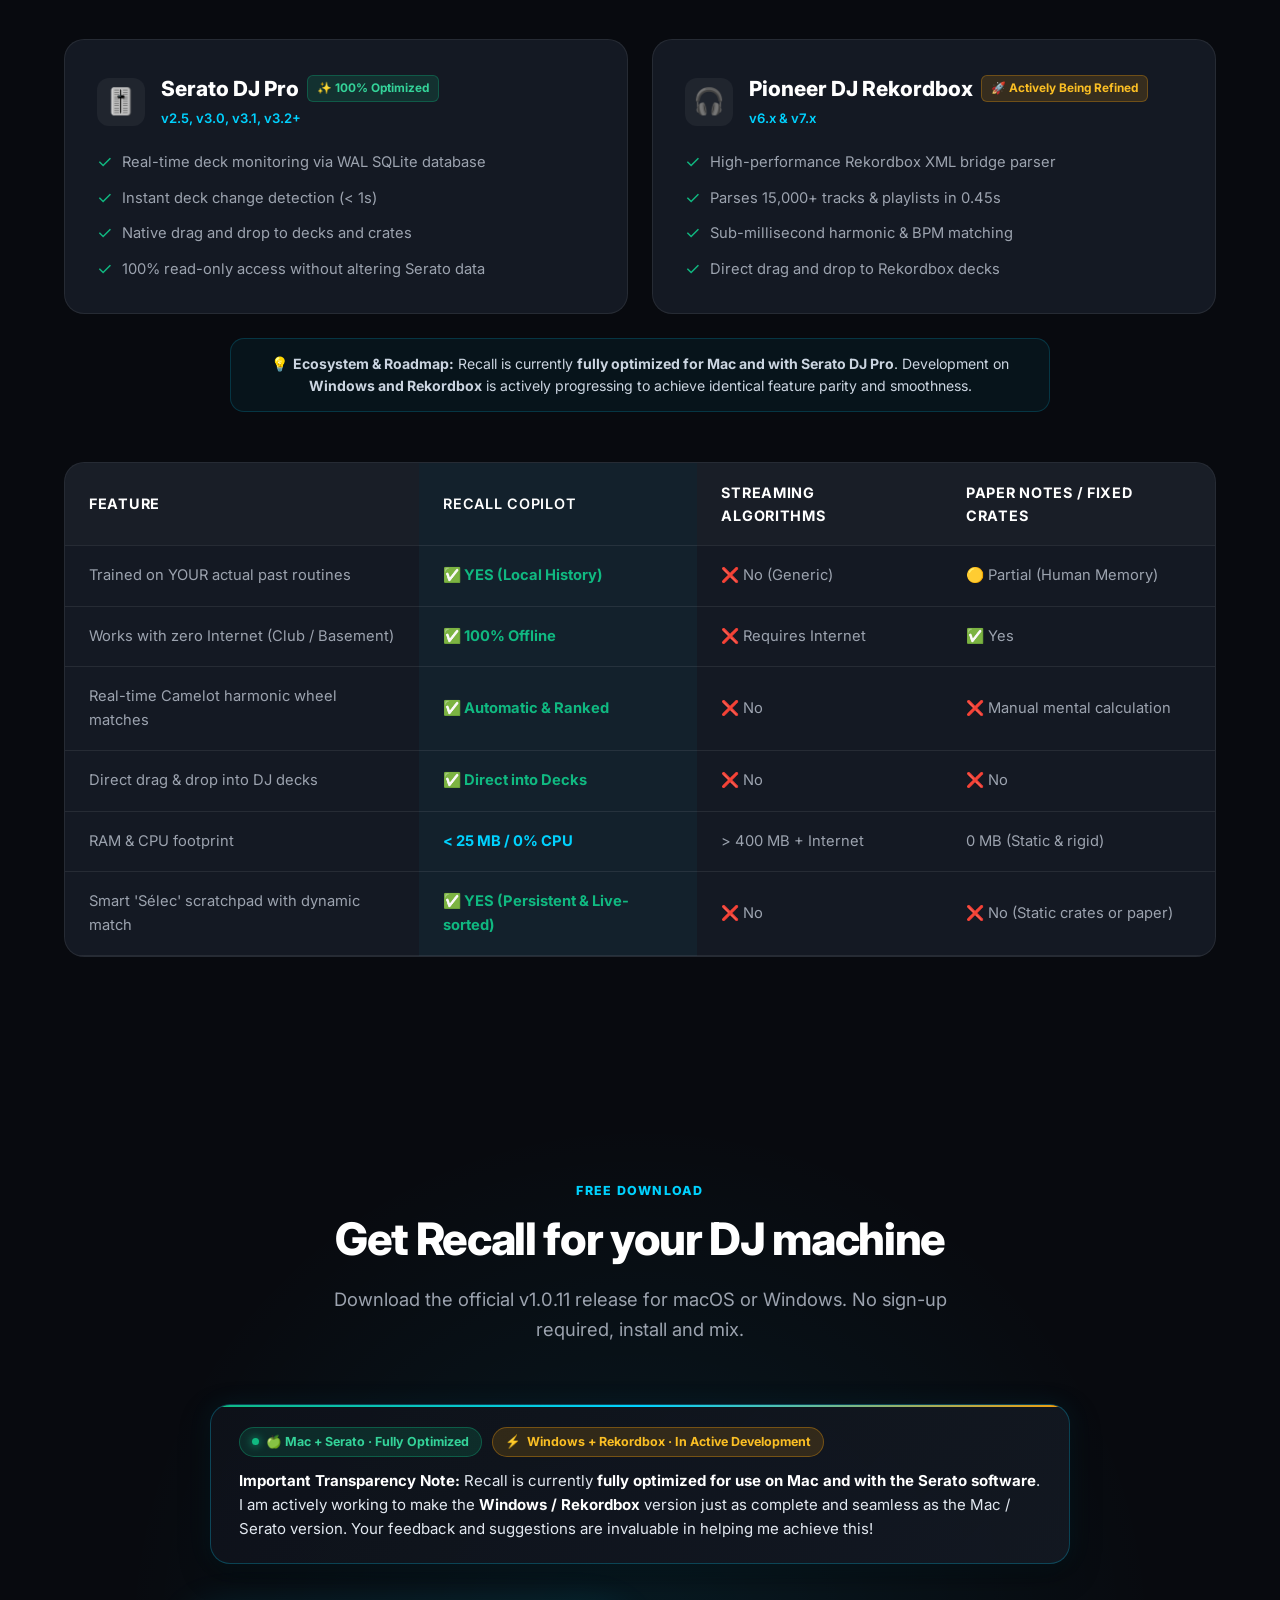
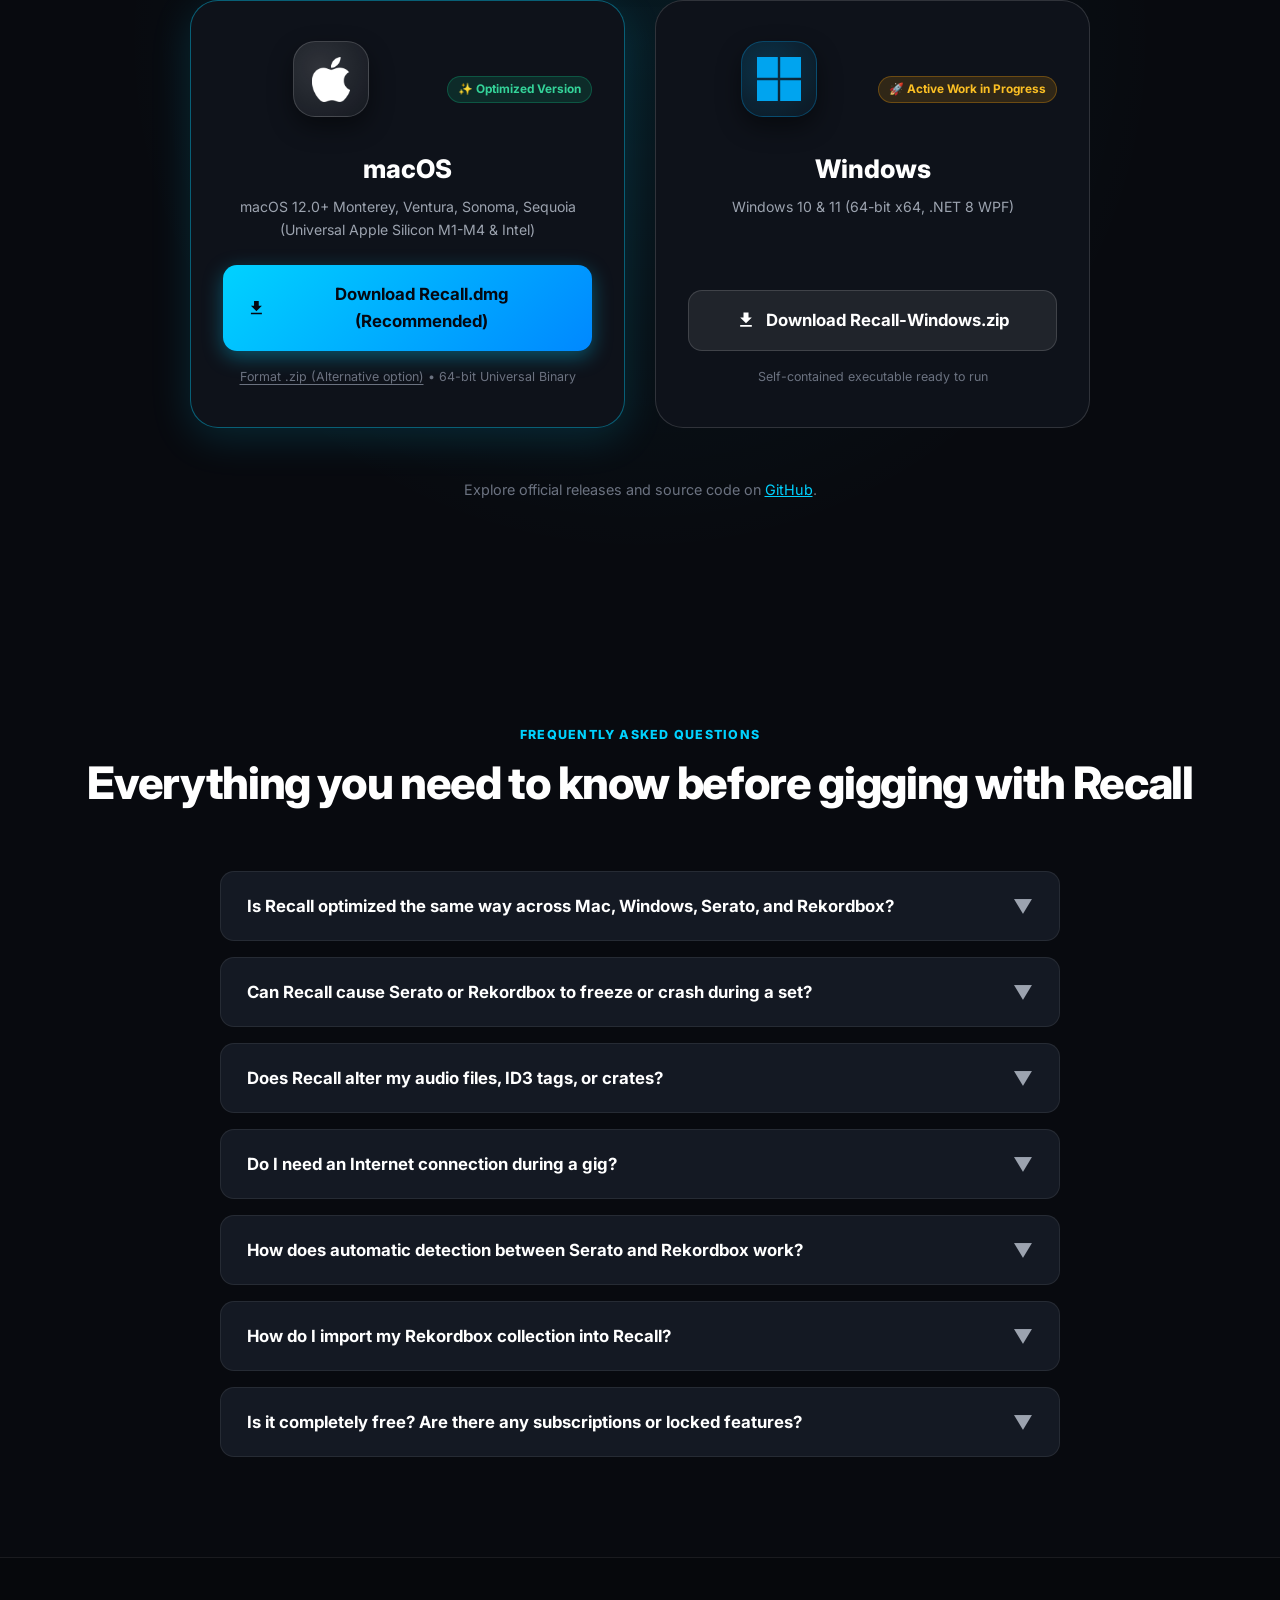
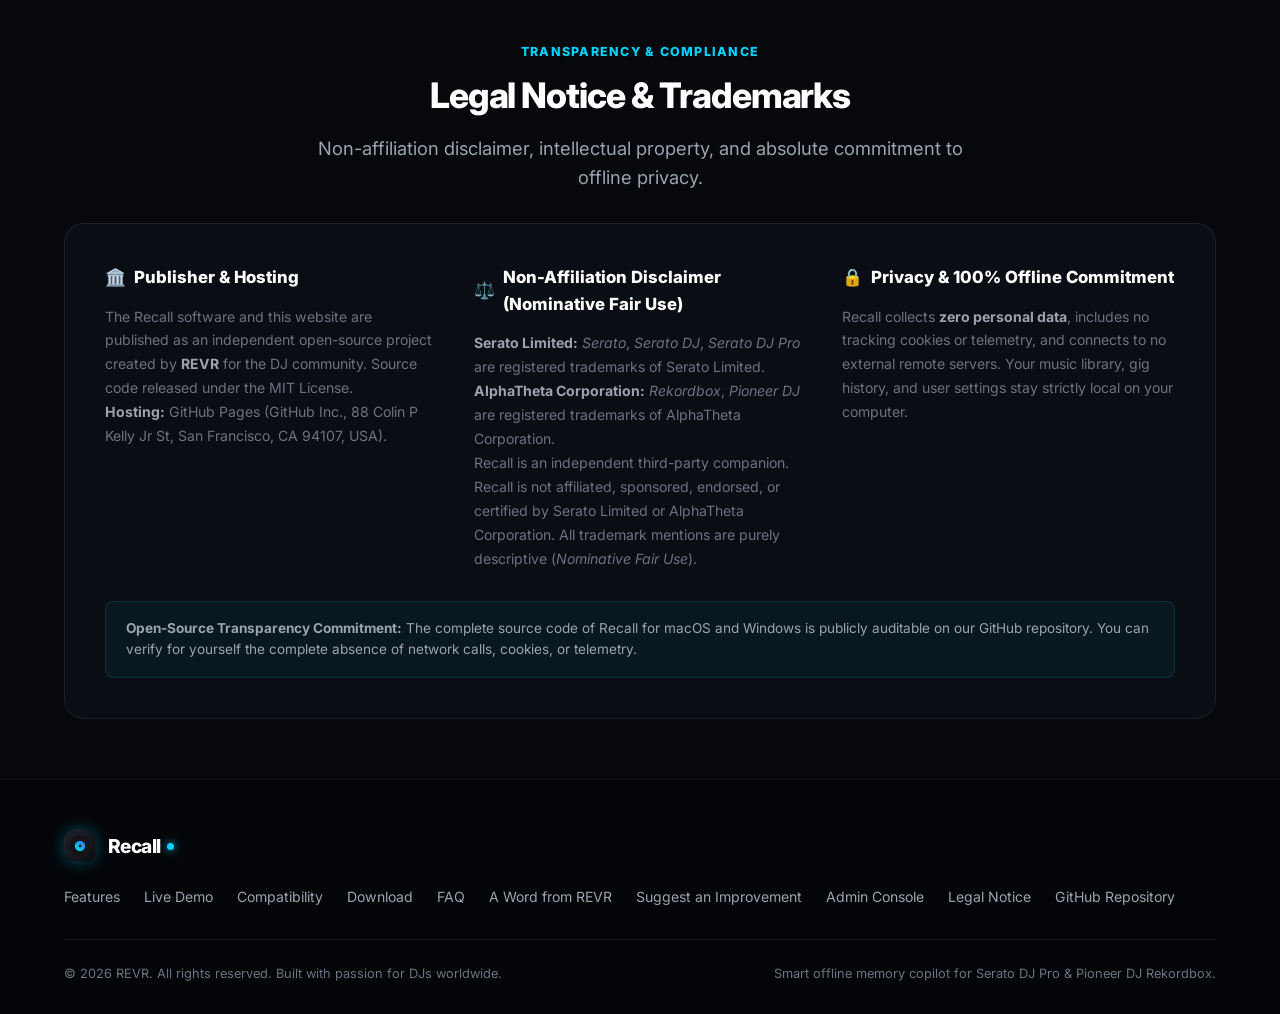
==== commit 03d18e66: "style(landing): mockup Recall Live fidèle (badges, clés, BPM, sans versions) Recrée l'UI du Compagno" ====
--- a/docs/index.html
+++ b/docs/index.html
@@ -340,19 +340,20 @@
       </div>
 
       <div class="phone-companion-visual" aria-hidden="false">
-        <!-- Cadre iPhone : ratio logique 393×852 (iPhone 14/15/16) — jamais écrasé -->
+        <!-- Cadre iPhone : ratio 393×852 — UI fidèle à Recall Live (sans versions remix) -->
         <div class="iphone-frame" role="img" aria-label="Aperçu Recall Live sur iPhone">
           <div class="iphone-bezel">
             <div class="iphone-dynamic-island"></div>
             <div class="iphone-screen">
               <div class="iphone-status-bar">
-                <span>23:42</span>
+                <span>04:40</span>
                 <span class="iphone-status-icons">
                   <svg width="14" height="10" viewBox="0 0 14 10" fill="currentColor"><rect x="0" y="6" width="2" height="4" rx="0.5"/><rect x="3" y="4" width="2" height="6" rx="0.5"/><rect x="6" y="2" width="2" height="8" rx="0.5"/><rect x="9" y="0" width="2" height="10" rx="0.5"/></svg>
                   <svg width="14" height="10" viewBox="0 0 24 16" fill="none" stroke="currentColor" stroke-width="2"><path d="M1 8a10 10 0 0 1 14 0"/><path d="M4 11a6 6 0 0 1 8 0"/><circle cx="8" cy="14" r="1.2" fill="currentColor" stroke="none"/></svg>
-                  <svg width="22" height="10" viewBox="0 0 28 12" fill="currentColor"><rect x="0" y="1" width="22" height="10" rx="2" fill="none" stroke="currentColor" stroke-width="1.4"/><rect x="2" y="3" width="16" height="6" rx="1"/><rect x="23" y="4" width="2" height="4" rx="0.5"/></svg>
+                  <svg width="22" height="10" viewBox="0 0 28 12" fill="currentColor"><rect x="0" y="1" width="22" height="10" rx="2" fill="none" stroke="currentColor" stroke-width="1.4"/><rect x="2" y="3" width="14" height="6" rx="1"/><rect x="23" y="4" width="2" height="4" rx="0.5"/></svg>
                 </span>
               </div>
+
               <div class="iphone-app-header">
                 <div class="iphone-app-brand">
                   <span class="iphone-app-logo"></span>
@@ -361,47 +362,128 @@
                     <div class="iphone-app-sub">Live Companion</div>
                   </div>
                 </div>
-                <div class="iphone-zoom">
-                  <span>−</span><span>100%</span><span>+</span>
+                <div class="iphone-header-actions">
+                  <div class="iphone-zoom" title="Zoom">
+                    <span>−</span><span>100%</span><span>+</span>
+                  </div>
+                  <div class="iphone-conn">
+                    <span class="iphone-conn-dot"></span>
+                    <span data-i18n="phone-mock-live">En direct</span>
+                  </div>
                 </div>
               </div>
+
               <div class="iphone-now">
-                <div class="iphone-now-label"><span class="iphone-pulse"></span> Deck 1</div>
-                <div class="iphone-now-title">L'Évadé du Nevada</div>
-                <div class="iphone-now-artist">DJ Snake</div>
+                <div class="iphone-now-top">
+                  <div class="iphone-now-label"><span class="iphone-pulse"></span> <span data-i18n="phone-mock-now">En cours</span></div>
+                  <div class="iphone-deck">Serato</div>
+                </div>
+                <div class="iphone-now-title">I Follow Rivers</div>
+                <div class="iphone-now-artist">Lykke Li</div>
                 <div class="iphone-now-meta">
-                  <span class="iphone-pill">128.0 <small>BPM</small></span>
-                  <span class="iphone-pill iphone-pill-key">8A Am</span>
+                  <span class="iphone-key" style="background:#F8B5CD">7A</span>
+                  <span class="iphone-pill">122 <small>BPM</small></span>
+                  <span class="iphone-pill">A Definir</span>
+                  <span class="iphone-pill">18 <small data-i18n="phone-mock-played">JOUÉS</small></span>
                 </div>
               </div>
+
               <div class="iphone-list-bar">
-                <span data-i18n="phone-mock-list">Suggestions d'enchaînements</span>
-                <span class="iphone-count">3</span>
+                <span data-i18n="phone-mock-list">Suggestions</span>
+                <span class="iphone-count">50</span>
               </div>
+
               <div class="iphone-tracks">
                 <div class="iphone-track iphone-track-top">
                   <span class="iphone-track-idx">1</span>
                   <div class="iphone-track-info">
-                    <div class="iphone-track-title">Fade Up</div>
-                    <div class="iphone-track-artist">Knock2</div>
+                    <div class="iphone-track-title">Uptown funk</div>
+                    <div class="iphone-track-artist">Bruno Mars</div>
+                    <div class="iphone-badges">
+                      <span class="iphone-b iphone-b-direct">🔥 3×</span>
+                      <span class="iphone-b iphone-b-rel">=</span>
+                    </div>
                   </div>
-                  <span class="iphone-key">8A</span>
+                  <div class="iphone-track-right">
+                    <span class="iphone-key" style="background:#F8B5CD">7A</span>
+                    <div class="iphone-bpm">130<small>BPM</small><span class="iphone-bpm-diff up">+8</span></div>
+                  </div>
                 </div>
+
                 <div class="iphone-track">
                   <span class="iphone-track-idx">2</span>
                   <div class="iphone-track-info">
-                    <div class="iphone-track-title">DIE</div>
-                    <div class="iphone-track-artist">Layz</div>
+                    <div class="iphone-track-title">La Bamba</div>
+                    <div class="iphone-track-artist">Los Lobos</div>
+                    <div class="iphone-badges">
+                      <span class="iphone-b iphone-b-routine">🔁 Routine 2×</span>
+                      <span class="iphone-b iphone-b-rel">Rel</span>
+                    </div>
                   </div>
-                  <span class="iphone-key">9A</span>
+                  <div class="iphone-track-right">
+                    <span class="iphone-key" style="background:#F580B4">7B</span>
+                    <div class="iphone-bpm">150<small>BPM</small><span class="iphone-bpm-diff up">+28</span></div>
+                  </div>
                 </div>
+
                 <div class="iphone-track">
                   <span class="iphone-track-idx">3</span>
                   <div class="iphone-track-info">
-                    <div class="iphone-track-title">Si j'savais</div>
-                    <div class="iphone-track-artist">Naza</div>
+                    <div class="iphone-track-title">One More Time</div>
+                    <div class="iphone-track-artist">Daft Punk</div>
+                    <div class="iphone-badges">
+                      <span class="iphone-b iphone-b-routine">🔁 Routine 2×</span>
+                    </div>
                   </div>
-                  <span class="iphone-key">7A</span>
+                  <div class="iphone-track-right">
+                    <span class="iphone-key" style="background:#CD8DFF">9B</span>
+                    <div class="iphone-bpm">122.9<small>BPM</small><span class="iphone-bpm-diff up">+0.9</span></div>
+                  </div>
+                </div>
+
+                <div class="iphone-track">
+                  <span class="iphone-track-idx">4</span>
+                  <div class="iphone-track-info">
+                    <div class="iphone-track-title">This Girl</div>
+                    <div class="iphone-track-artist">Kungs vs Cookin' on 3 Burners</div>
+                    <div class="iphone-badges">
+                      <span class="iphone-b iphone-b-direct">🔥 2×</span>
+                    </div>
+                  </div>
+                  <div class="iphone-track-right">
+                    <span class="iphone-key" style="background:#F9C7AD">5A</span>
+                    <div class="iphone-bpm">122<small>BPM</small></div>
+                  </div>
+                </div>
+
+                <div class="iphone-track">
+                  <span class="iphone-track-idx">5</span>
+                  <div class="iphone-track-info">
+                    <div class="iphone-track-title">Meet Me Halfway</div>
+                    <div class="iphone-track-artist">The Black Eyed Peas</div>
+                    <div class="iphone-badges">
+                      <span class="iphone-b iphone-b-direct">🔥 1×</span>
+                    </div>
+                  </div>
+                  <div class="iphone-track-right">
+                    <span class="iphone-key" style="background:#9BE7FB">11A</span>
+                    <div class="iphone-bpm">130<small>BPM</small><span class="iphone-bpm-diff up">+8</span></div>
+                  </div>
+                </div>
+
+                <div class="iphone-track">
+                  <span class="iphone-track-idx">6</span>
+                  <div class="iphone-track-info">
+                    <div class="iphone-track-title">We Found Love</div>
+                    <div class="iphone-track-artist">Rihanna</div>
+                    <div class="iphone-badges">
+                      <span class="iphone-b iphone-b-direct">🔥 1×</span>
+                    </div>
+                  </div>
+                  <div class="iphone-track-right">
+                    <span class="iphone-key" style="background:#8BF3B3">2A</span>
+                    <div class="iphone-bpm">128<small>BPM</small><span class="iphone-bpm-diff up">+6</span></div>
+                  </div>
                 </div>
               </div>
             </div>
--- a/docs/assets/css/styles.css
+++ b/docs/assets/css/styles.css
@@ -2284,6 +2284,17 @@
 }
 
 .iphone-screen {
+  /* Variables locales = même logique que PhoneCompanionWebPage */
+  --rl-accent: #FF9E14;
+  --rl-accent2: #FFB84D;
+  --rl-text: #F4F6FA;
+  --rl-muted: rgba(244, 246, 250, 0.55);
+  --rl-faint: rgba(244, 246, 250, 0.32);
+  --rl-card: rgba(255, 255, 255, 0.045);
+  --rl-border: rgba(255, 255, 255, 0.08);
+  --rl-green: #38EB61;
+  --rl-orange: #FF9E14;
+
   flex: 1;
   min-height: 0;
   background: #0B0E14;
@@ -2292,18 +2303,20 @@
   display: flex;
   flex-direction: column;
   position: relative;
-  background-image: radial-gradient(100% 42% at 50% -10%, rgba(0, 217, 230, 0.16), transparent 70%);
+  font-family: -apple-system, BlinkMacSystemFont, "SF Pro Text", "Segoe UI", sans-serif;
+  background-image: radial-gradient(100% 42% at 50% -10%, color-mix(in srgb, var(--rl-accent) 18%, transparent), transparent 70%);
 }
 
 .iphone-status-bar {
   display: flex;
   justify-content: space-between;
   align-items: center;
-  padding: 11% 6% 1.5%;
+  padding: 11% 5.5% 1.2%;
   font-size: 10px;
   font-weight: 700;
-  color: #f4f6fa;
+  color: var(--rl-text);
   letter-spacing: 0.02em;
+  flex-shrink: 0;
 }
 
 .iphone-status-icons {
@@ -2317,156 +2330,205 @@
   display: flex;
   align-items: center;
   justify-content: space-between;
+  gap: 4px;
+  padding: 1.5% 3.5% 2%;
+  border-bottom: 1px solid var(--rl-border);
+  flex-shrink: 0;
+}
+
+.iphone-app-brand {
+  display: flex;
+  align-items: center;
   gap: 6px;
-  padding: 2% 4% 2.5%;
-  border-bottom: 1px solid rgba(255, 255, 255, 0.08);
-}
-
-.iphone-app-brand {
-  display: flex;
-  align-items: center;
-  gap: 7px;
   min-width: 0;
 }
 
 .iphone-app-logo {
-  width: 22px;
-  height: 22px;
+  width: 20px;
+  height: 20px;
   border-radius: 50%;
   flex-shrink: 0;
   background:
-    radial-gradient(circle at 50% 50%, #00d9e6 0%, #3399ff 55%, transparent 56%),
+    radial-gradient(circle at 50% 50%, var(--rl-accent) 0%, var(--rl-accent2) 52%, transparent 54%),
     conic-gradient(from 0deg, #111 0 20%, #2a2a2a 20% 40%, #111 40% 60%, #2a2a2a 60% 80%, #111 80%);
-  box-shadow: 0 0 0 1px rgba(255, 255, 255, 0.1);
+  box-shadow: 0 0 0 1px rgba(255, 255, 255, 0.1), 0 0 12px color-mix(in srgb, var(--rl-accent) 35%, transparent);
 }
 
 .iphone-app-name {
   font-size: 11px;
   font-weight: 800;
-  color: #f4f6fa;
+  color: var(--rl-text);
   line-height: 1.1;
+  letter-spacing: -0.2px;
 }
 
 .iphone-app-sub {
-  font-size: 7px;
+  font-size: 6.5px;
   font-weight: 700;
+  letter-spacing: 0.1em;
+  text-transform: uppercase;
+  color: var(--rl-muted);
+  margin-top: 1px;
+}
+
+.iphone-header-actions {
+  display: flex;
+  align-items: center;
+  gap: 4px;
+  flex-shrink: 0;
+}
+
+.iphone-zoom {
+  display: flex;
+  align-items: center;
+  gap: 3px;
+  font-size: 7.5px;
+  font-weight: 800;
+  color: var(--rl-muted);
+  background: rgba(255, 255, 255, 0.06);
+  border: 1px solid var(--rl-border);
+  border-radius: 999px;
+  padding: 2px 5px;
+}
+
+.iphone-conn {
+  display: flex;
+  align-items: center;
+  gap: 4px;
+  font-size: 7.5px;
+  font-weight: 700;
+  color: var(--rl-muted);
+  background: rgba(255, 255, 255, 0.04);
+  border: 1px solid var(--rl-border);
+  border-radius: 999px;
+  padding: 3px 6px;
+  white-space: nowrap;
+}
+
+.iphone-conn-dot {
+  width: 5px;
+  height: 5px;
+  border-radius: 50%;
+  background: var(--rl-green);
+  box-shadow: 0 0 6px var(--rl-green);
+  flex-shrink: 0;
+}
+
+.iphone-now {
+  margin: 2.5% 3.5% 0;
+  padding: 3% 3.5% 2.8%;
+  border-radius: 12px;
+  background: linear-gradient(160deg, color-mix(in srgb, var(--rl-accent) 16%, var(--rl-card)), var(--rl-card) 60%);
+  border: 1px solid color-mix(in srgb, var(--rl-accent) 35%, var(--rl-border));
+  box-shadow: 0 6px 18px rgba(0, 0, 0, 0.3);
+  flex-shrink: 0;
+}
+
+.iphone-now-top {
+  display: flex;
+  align-items: center;
+  justify-content: space-between;
+  gap: 6px;
+}
+
+.iphone-now-label {
+  display: flex;
+  align-items: center;
+  gap: 5px;
+  font-size: 7.5px;
+  font-weight: 800;
+  letter-spacing: 0.12em;
+  text-transform: uppercase;
+  color: var(--rl-accent);
+}
+
+.iphone-deck {
+  font-size: 7.5px;
+  font-weight: 800;
   letter-spacing: 0.08em;
   text-transform: uppercase;
-  color: rgba(244, 246, 250, 0.5);
-}
-
-.iphone-zoom {
-  display: flex;
-  align-items: center;
+  color: var(--rl-accent);
+  opacity: 0.9;
+}
+
+.iphone-pulse {
+  width: 5px;
+  height: 5px;
+  border-radius: 50%;
+  background: var(--rl-accent);
+  box-shadow: 0 0 8px var(--rl-accent);
+  animation: iphone-pulse 1.6s ease-in-out infinite;
+  flex-shrink: 0;
+}
+
+@keyframes iphone-pulse {
+  0%, 100% { transform: scale(1); opacity: 1; }
+  50% { transform: scale(1.45); opacity: 0.45; }
+}
+
+.iphone-now-title {
+  margin-top: 5px;
+  font-size: 12.5px;
+  font-weight: 800;
+  color: var(--rl-text);
+  line-height: 1.18;
+  letter-spacing: -0.3px;
+}
+
+.iphone-now-artist {
+  margin-top: 2px;
+  font-size: 9.5px;
+  font-weight: 600;
+  color: var(--rl-muted);
+}
+
+.iphone-now-meta {
+  display: flex;
+  flex-wrap: wrap;
   gap: 4px;
+  margin-top: 7px;
+  align-items: center;
+}
+
+.iphone-pill {
+  display: inline-flex;
+  align-items: center;
+  gap: 2px;
   font-size: 8px;
   font-weight: 800;
-  color: rgba(244, 246, 250, 0.7);
-  background: rgba(255, 255, 255, 0.06);
-  border: 1px solid rgba(255, 255, 255, 0.08);
+  padding: 2.5px 6px;
   border-radius: 999px;
-  padding: 3px 6px;
-  flex-shrink: 0;
-}
-
-.iphone-now {
-  margin: 3% 4% 0;
-  padding: 3.5% 4%;
-  border-radius: 14px;
-  background: linear-gradient(160deg, rgba(0, 217, 230, 0.16), rgba(255, 255, 255, 0.04) 60%);
-  border: 1px solid rgba(0, 217, 230, 0.32);
-}
-
-.iphone-now-label {
-  display: flex;
-  align-items: center;
-  gap: 6px;
+  background: rgba(255, 255, 255, 0.07);
+  border: 1px solid var(--rl-border);
+  color: var(--rl-text);
+  white-space: nowrap;
+}
+
+.iphone-pill small {
+  font-size: 6.5px;
+  font-weight: 700;
+  opacity: 0.55;
+  letter-spacing: 0.04em;
+}
+
+.iphone-list-bar {
+  display: flex;
+  align-items: center;
+  gap: 5px;
+  margin: 2.8% 3.5% 1.5%;
   font-size: 8px;
   font-weight: 800;
   letter-spacing: 0.1em;
   text-transform: uppercase;
-  color: #00d9e6;
-}
-
-.iphone-pulse {
-  width: 6px;
-  height: 6px;
-  border-radius: 50%;
-  background: #00d9e6;
-  box-shadow: 0 0 8px #00d9e6;
-  animation: iphone-pulse 1.6s ease-in-out infinite;
-}
-
-@keyframes iphone-pulse {
-  0%, 100% { transform: scale(1); opacity: 1; }
-  50% { transform: scale(1.45); opacity: 0.45; }
-}
-
-.iphone-now-title {
-  margin-top: 6px;
-  font-size: 13px;
-  font-weight: 800;
-  color: #f4f6fa;
-  line-height: 1.2;
-  letter-spacing: -0.02em;
-}
-
-.iphone-now-artist {
-  margin-top: 2px;
-  font-size: 10px;
-  font-weight: 600;
-  color: rgba(244, 246, 250, 0.55);
-}
-
-.iphone-now-meta {
-  display: flex;
-  flex-wrap: wrap;
-  gap: 5px;
-  margin-top: 8px;
-}
-
-.iphone-pill {
-  display: inline-flex;
-  align-items: center;
-  gap: 3px;
-  font-size: 9px;
-  font-weight: 800;
-  padding: 3px 7px;
-  border-radius: 999px;
-  background: rgba(255, 255, 255, 0.07);
-  border: 1px solid rgba(255, 255, 255, 0.08);
-  color: #f4f6fa;
-}
-
-.iphone-pill small {
-  font-size: 7px;
-  font-weight: 700;
-  opacity: 0.55;
-}
-
-.iphone-pill-key {
-  background: #00d9e6;
-  color: #0B0E14;
-  border-color: transparent;
-}
-
-.iphone-list-bar {
-  display: flex;
-  align-items: center;
-  gap: 6px;
-  margin: 3.5% 4% 2%;
-  font-size: 8px;
-  font-weight: 800;
-  letter-spacing: 0.08em;
-  text-transform: uppercase;
-  color: rgba(244, 246, 250, 0.5);
+  color: var(--rl-muted);
+  flex-shrink: 0;
 }
 
 .iphone-count {
   font-size: 8px;
   font-weight: 800;
-  color: #00d9e6;
-  background: rgba(0, 217, 230, 0.14);
+  color: var(--rl-accent);
+  background: color-mix(in srgb, var(--rl-accent) 16%, transparent);
   padding: 1px 6px;
   border-radius: 999px;
 }
@@ -2474,8 +2536,8 @@
 .iphone-tracks {
   display: flex;
   flex-direction: column;
-  gap: 6px;
-  padding: 0 4% 4%;
+  gap: 5px;
+  padding: 0 3.5% 5%;
   flex: 1;
   min-height: 0;
   overflow: hidden;
@@ -2483,39 +2545,41 @@
 
 .iphone-track {
   display: grid;
-  grid-template-columns: 16px minmax(0, 1fr) auto;
-  gap: 7px;
-  align-items: center;
-  padding: 7px 8px;
+  grid-template-columns: 14px minmax(0, 1fr) auto;
+  gap: 6px;
+  align-items: center;
+  padding: 6px 7px;
   border-radius: 10px;
-  background: rgba(255, 255, 255, 0.045);
-  border: 1px solid rgba(255, 255, 255, 0.08);
+  background: var(--rl-card);
+  border: 1px solid var(--rl-border);
 }
 
 .iphone-track-top {
-  border-color: rgba(0, 217, 230, 0.4);
-  background: linear-gradient(135deg, rgba(0, 217, 230, 0.12), rgba(255, 255, 255, 0.04));
+  border-color: color-mix(in srgb, var(--rl-accent) 45%, var(--rl-border));
+  background: linear-gradient(135deg, color-mix(in srgb, var(--rl-accent) 12%, var(--rl-card)), var(--rl-card));
 }
 
 .iphone-track-idx {
   font-size: 9px;
   font-weight: 800;
-  color: rgba(244, 246, 250, 0.3);
+  color: var(--rl-faint);
   text-align: center;
 }
 
 .iphone-track-top .iphone-track-idx {
-  color: #00d9e6;
+  color: var(--rl-accent);
 }
 
 .iphone-track-info {
   min-width: 0;
+  overflow: hidden;
 }
 
 .iphone-track-title {
   font-size: 10px;
   font-weight: 700;
-  color: #f4f6fa;
+  color: var(--rl-text);
+  line-height: 1.2;
   white-space: nowrap;
   overflow: hidden;
   text-overflow: ellipsis;
@@ -2523,21 +2587,95 @@
 
 .iphone-track-artist {
   font-size: 8px;
-  color: rgba(244, 246, 250, 0.5);
+  color: var(--rl-muted);
+  margin-top: 1px;
   white-space: nowrap;
   overflow: hidden;
   text-overflow: ellipsis;
 }
 
+.iphone-badges {
+  display: flex;
+  flex-wrap: wrap;
+  gap: 3px;
+  margin-top: 3px;
+}
+
+.iphone-b {
+  font-size: 7px;
+  font-weight: 800;
+  padding: 1.5px 4px;
+  border-radius: 4px;
+  letter-spacing: 0.02em;
+  white-space: nowrap;
+  background: rgba(255, 255, 255, 0.07);
+  color: var(--rl-muted);
+}
+
+.iphone-b-direct {
+  background: rgba(255, 158, 20, 0.16);
+  color: var(--rl-orange);
+}
+
+.iphone-b-routine {
+  background: color-mix(in srgb, var(--rl-accent2) 20%, transparent);
+  color: var(--rl-accent2);
+}
+
+.iphone-b-rel {
+  background: color-mix(in srgb, var(--rl-accent) 16%, transparent);
+  color: var(--rl-accent);
+}
+
+.iphone-track-right {
+  display: flex;
+  flex-direction: column;
+  align-items: flex-end;
+  gap: 3px;
+  flex-shrink: 0;
+}
+
 .iphone-key {
+  display: inline-flex;
+  align-items: center;
+  justify-content: center;
   font-size: 9px;
   font-weight: 900;
-  min-width: 28px;
+  min-width: 26px;
   text-align: center;
-  padding: 3px 5px;
+  padding: 2.5px 5px;
   border-radius: 6px;
   color: #0B0E14;
-  background: #00d9e6;
+  line-height: 1;
+}
+
+.iphone-bpm {
+  font-size: 8.5px;
+  font-weight: 800;
+  color: var(--rl-text);
+  font-variant-numeric: tabular-nums;
+  white-space: nowrap;
+}
+
+.iphone-bpm small {
+  font-size: 6.5px;
+  font-weight: 700;
+  color: var(--rl-muted);
+  margin-left: 1px;
+}
+
+.iphone-bpm-diff {
+  font-size: 7px;
+  font-weight: 800;
+  margin-left: 2px;
+}
+
+.iphone-bpm-diff.up {
+  color: var(--rl-green);
+}
+
+.iphone-bpm-diff.down {
+  color: var(--rl-orange);
 }
 
 .iphone-home-indicator {
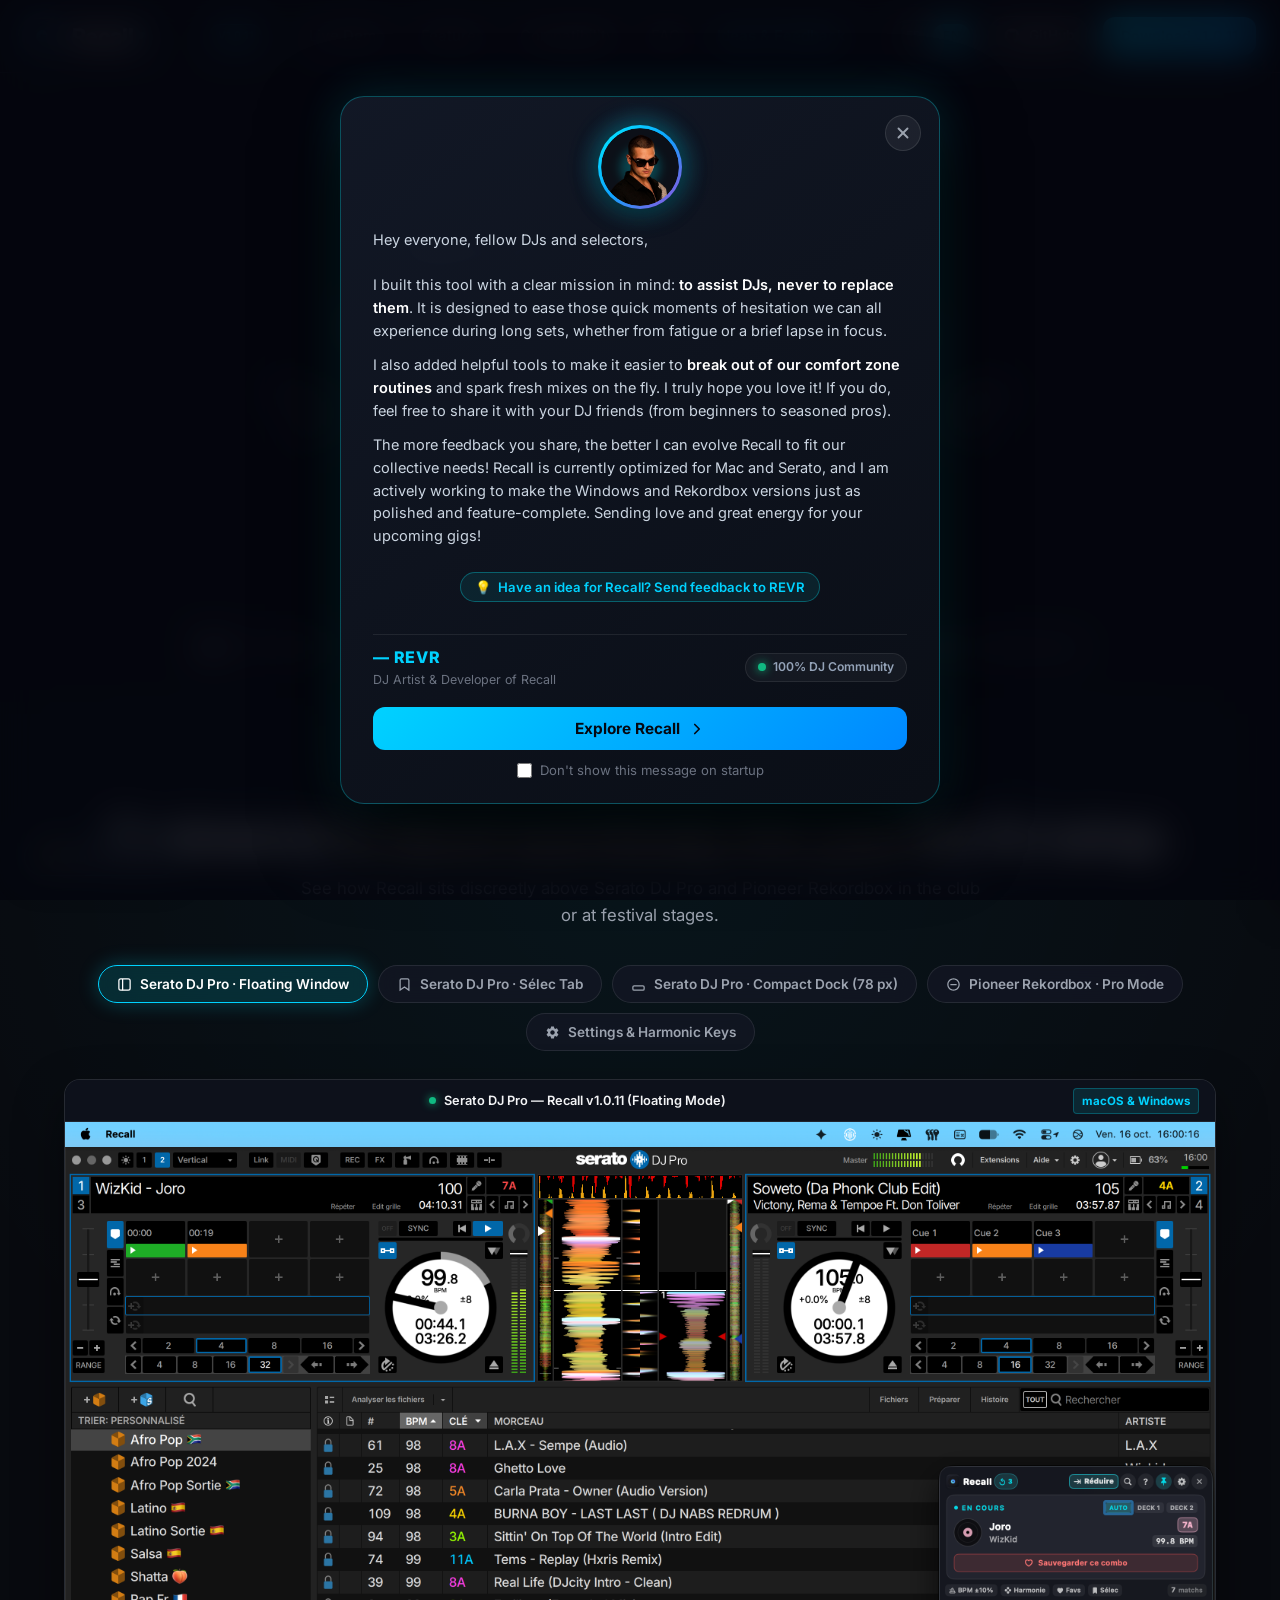
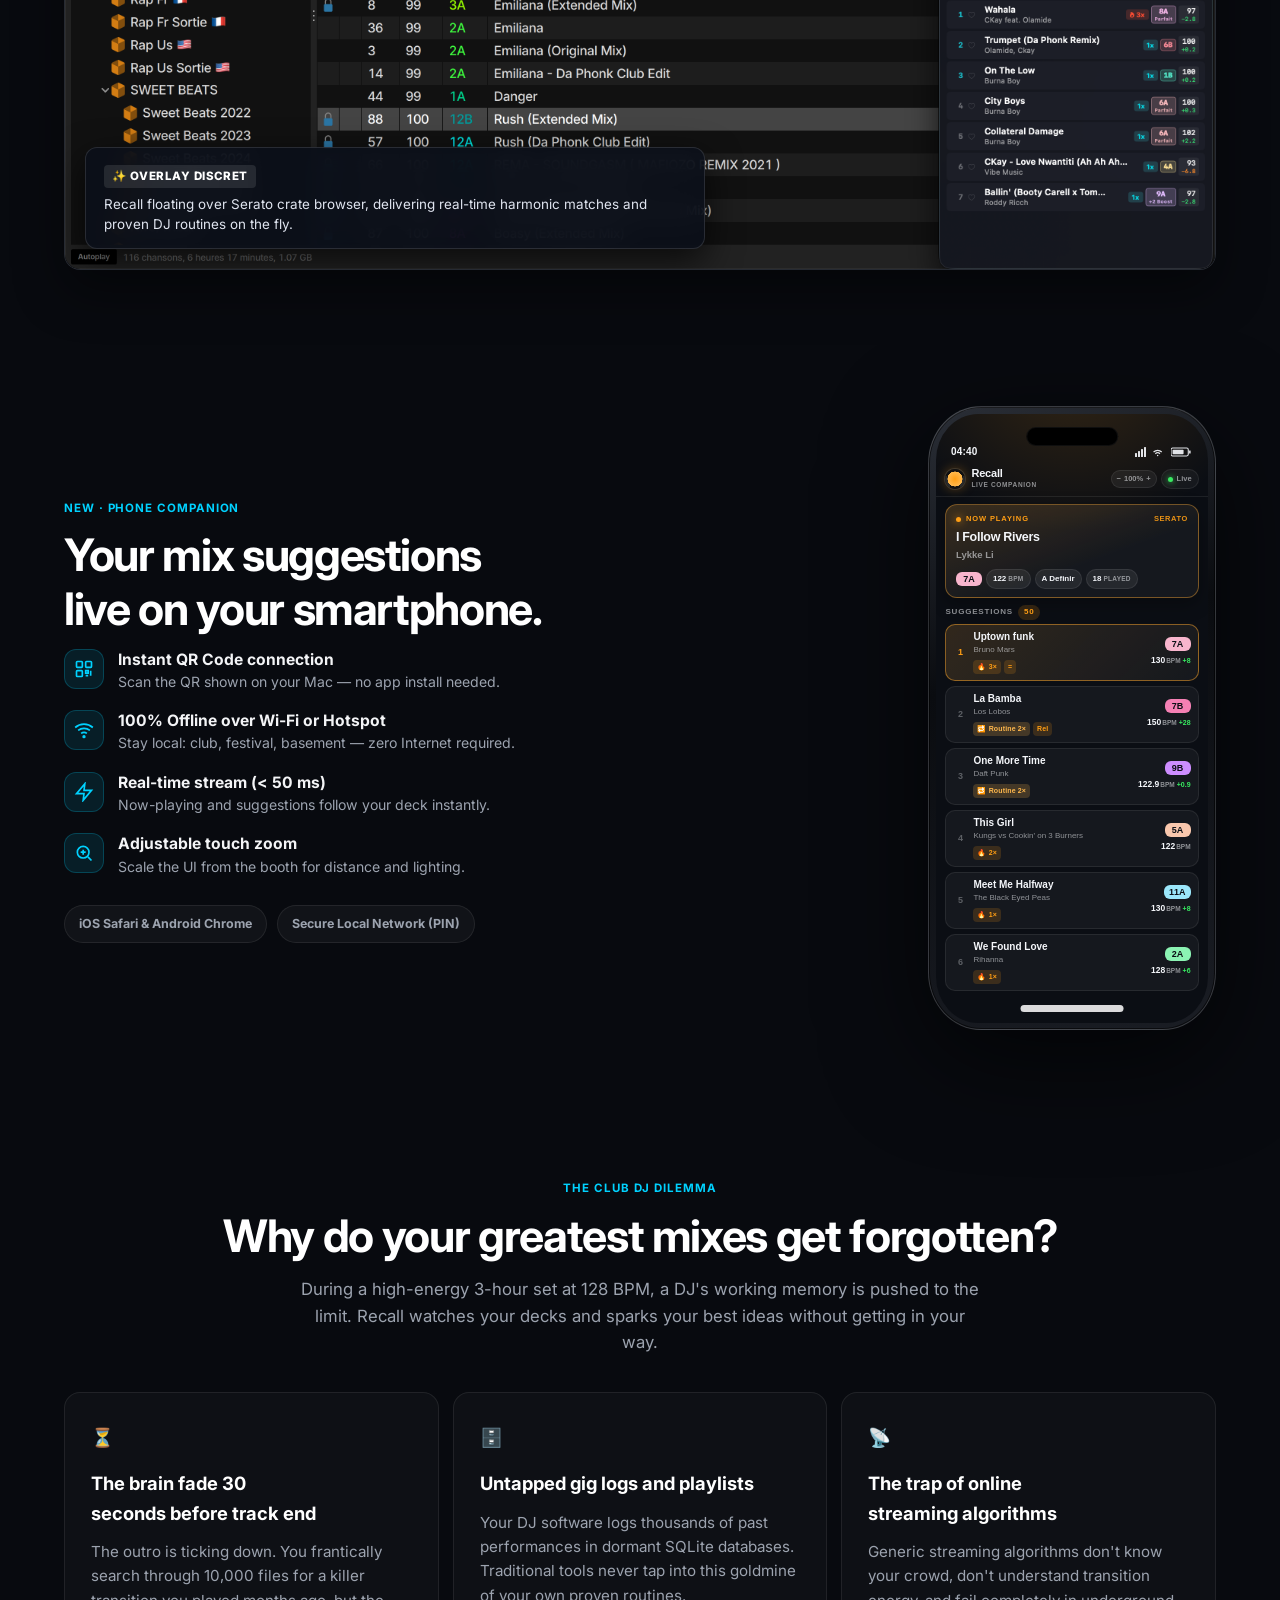
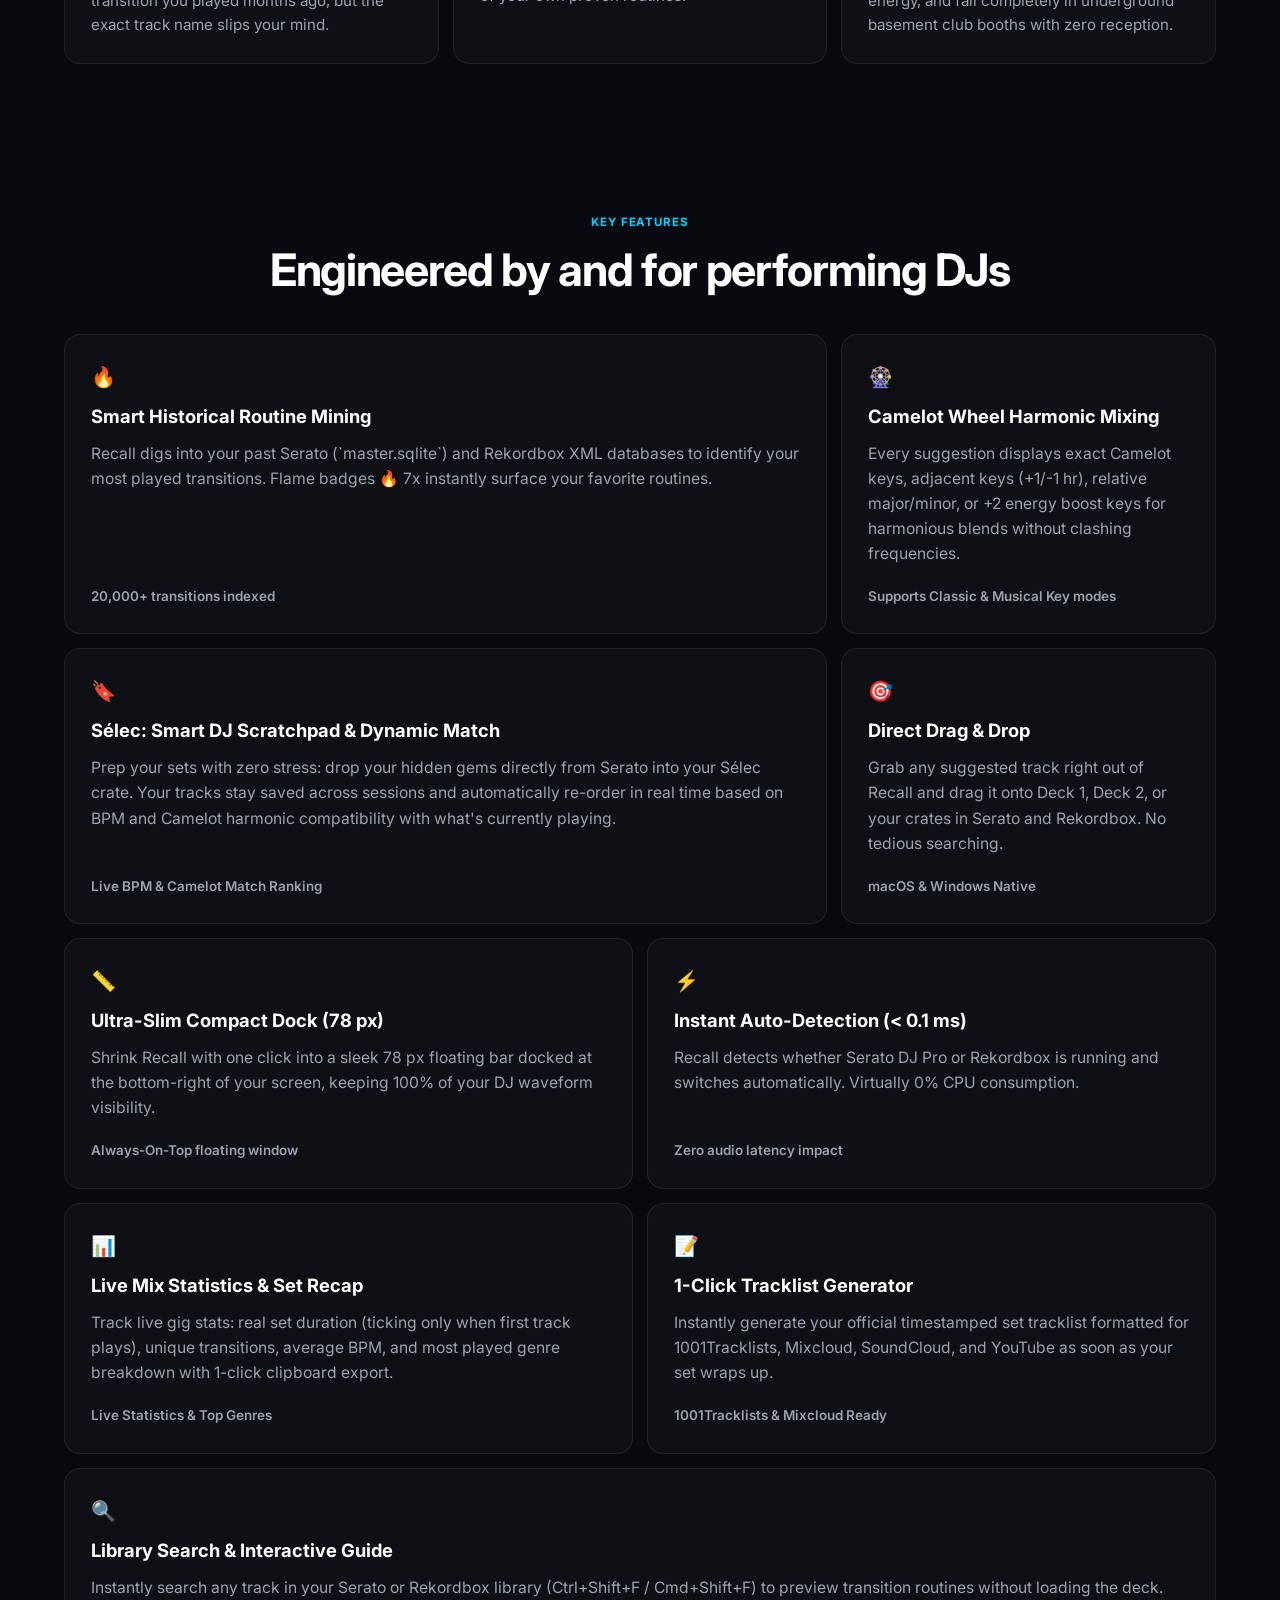
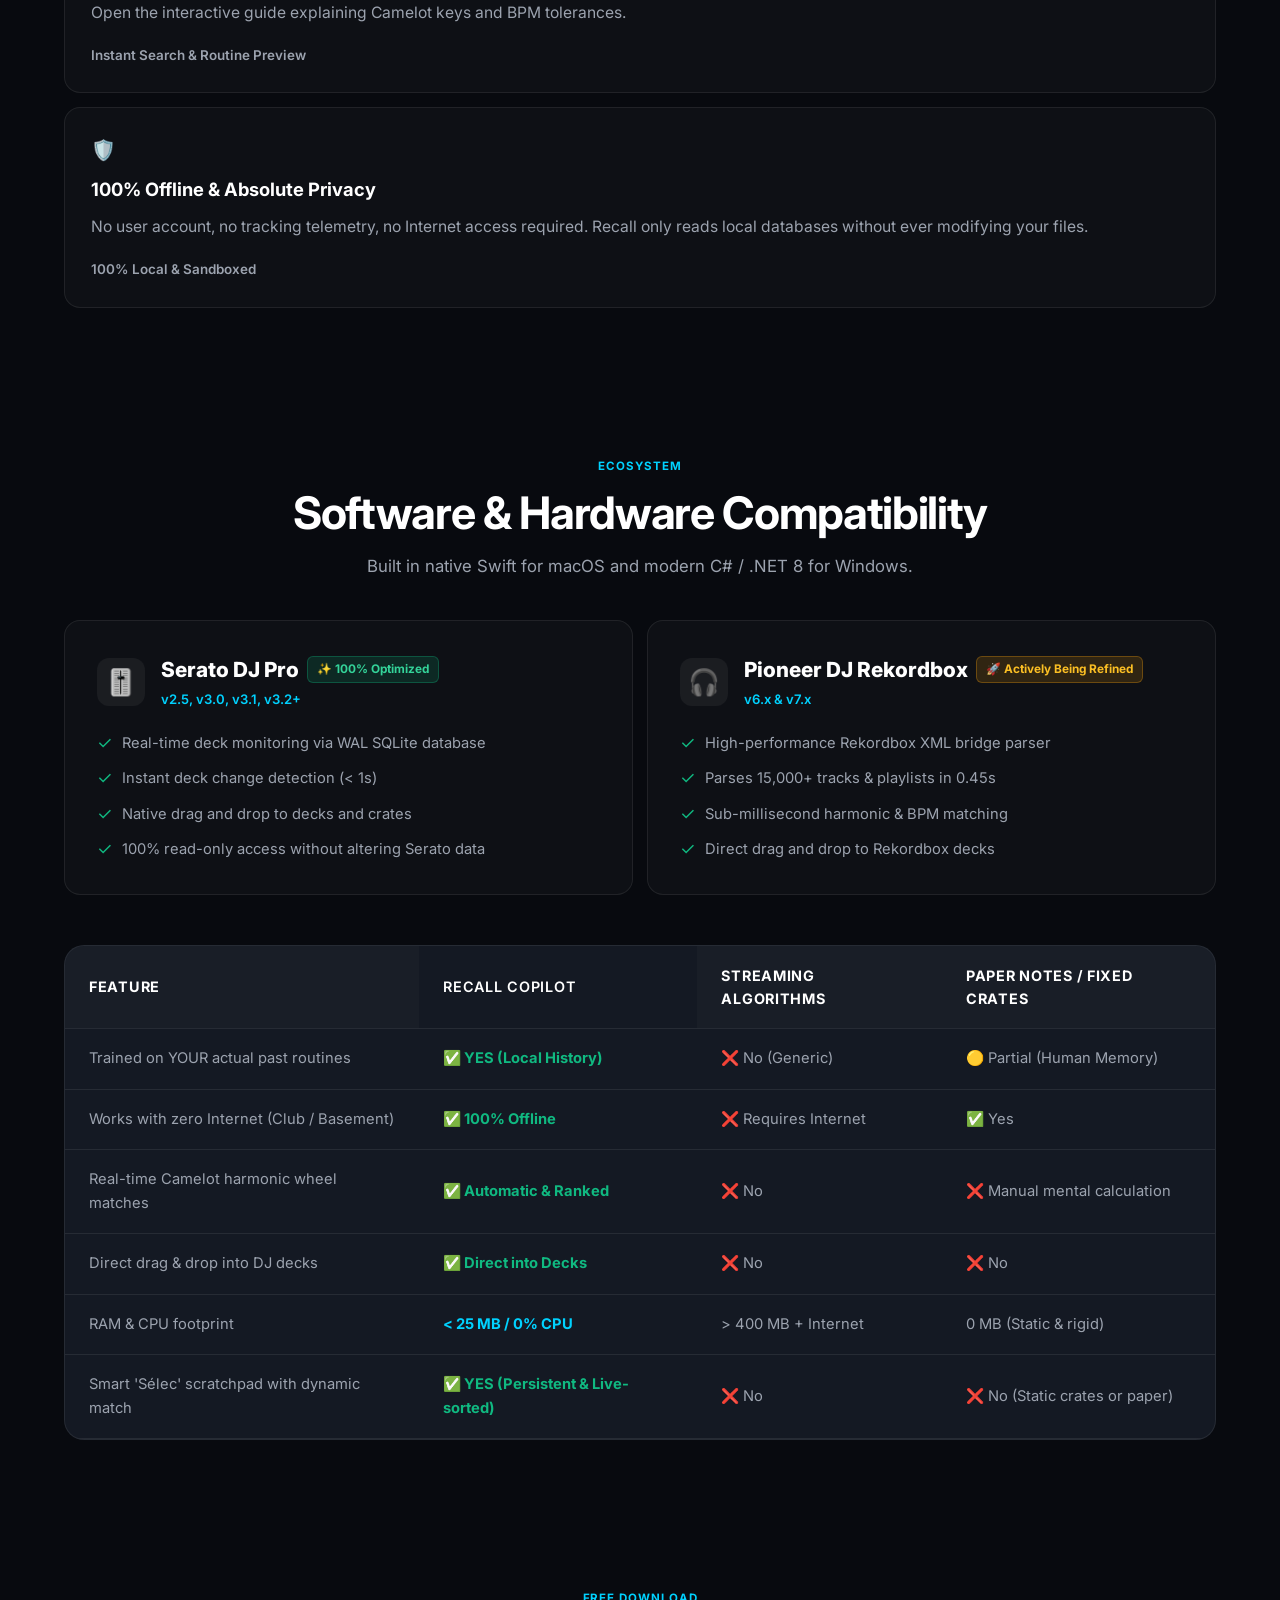
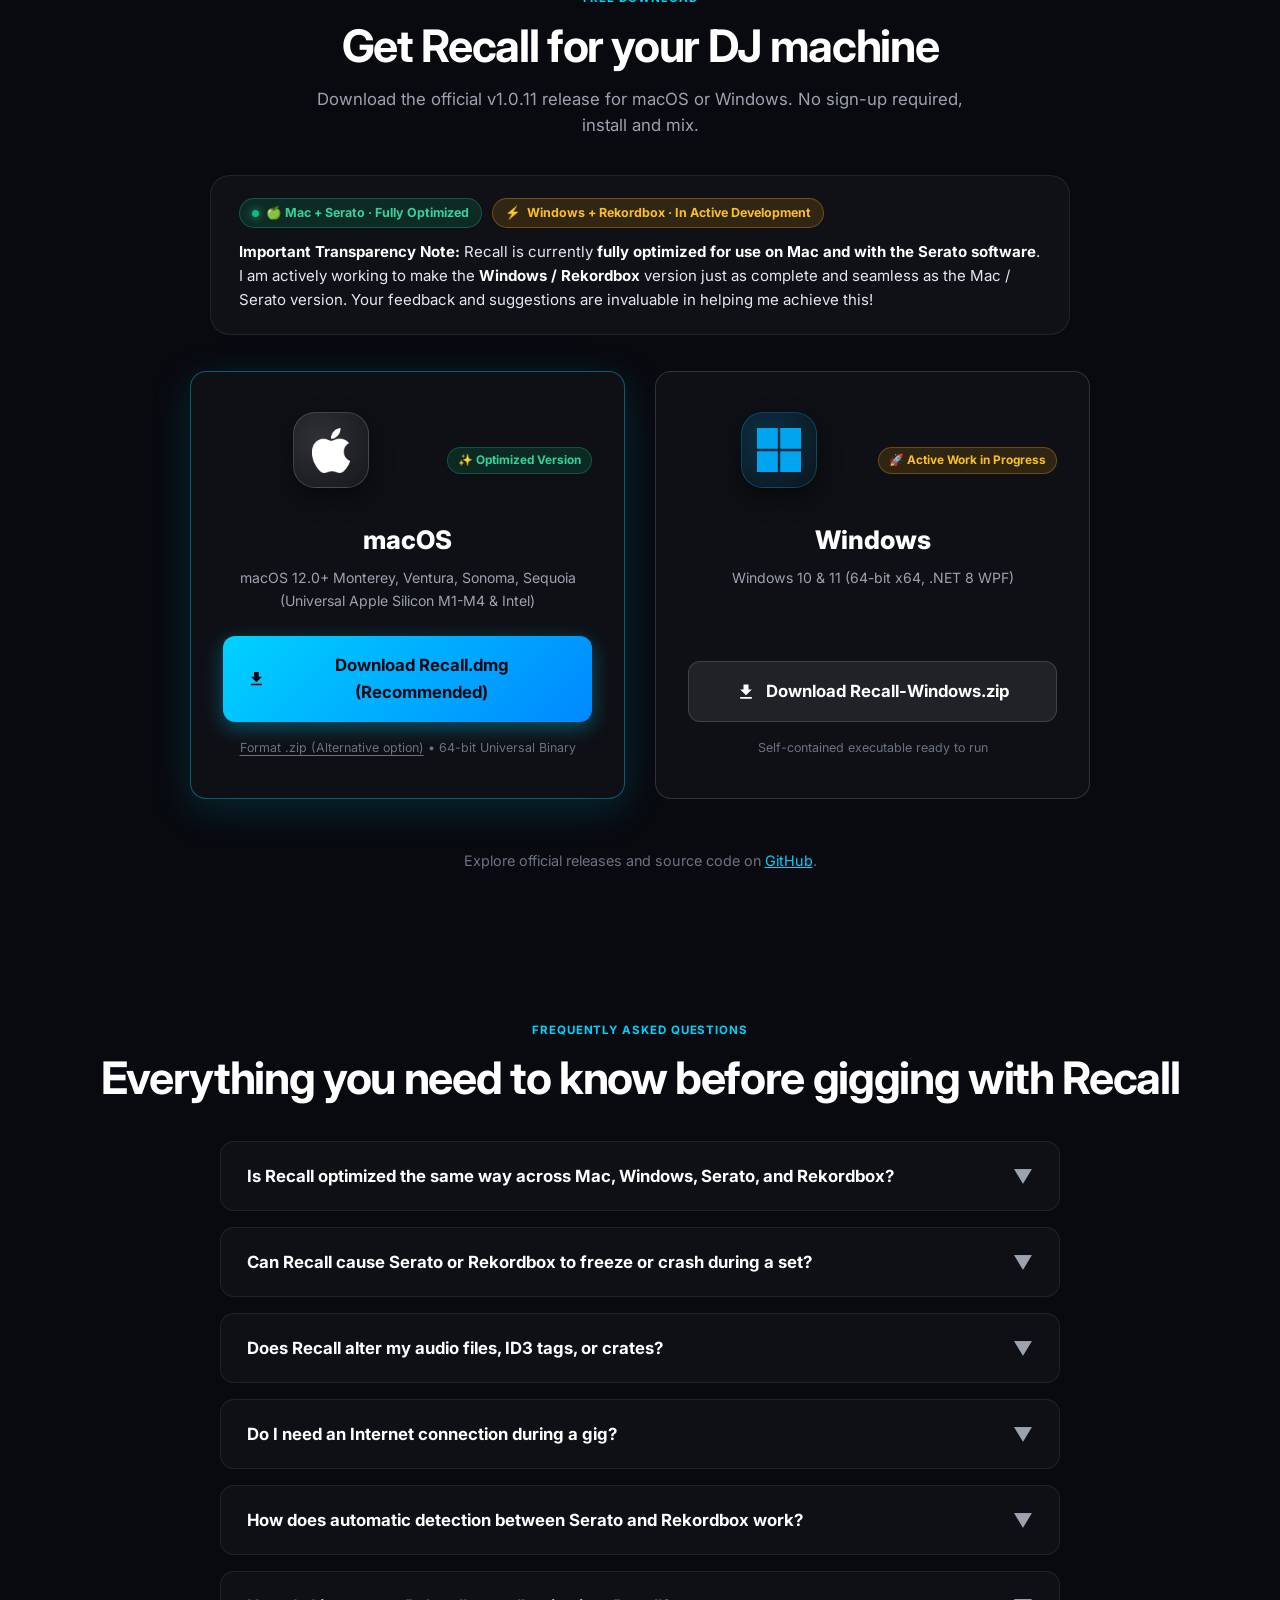
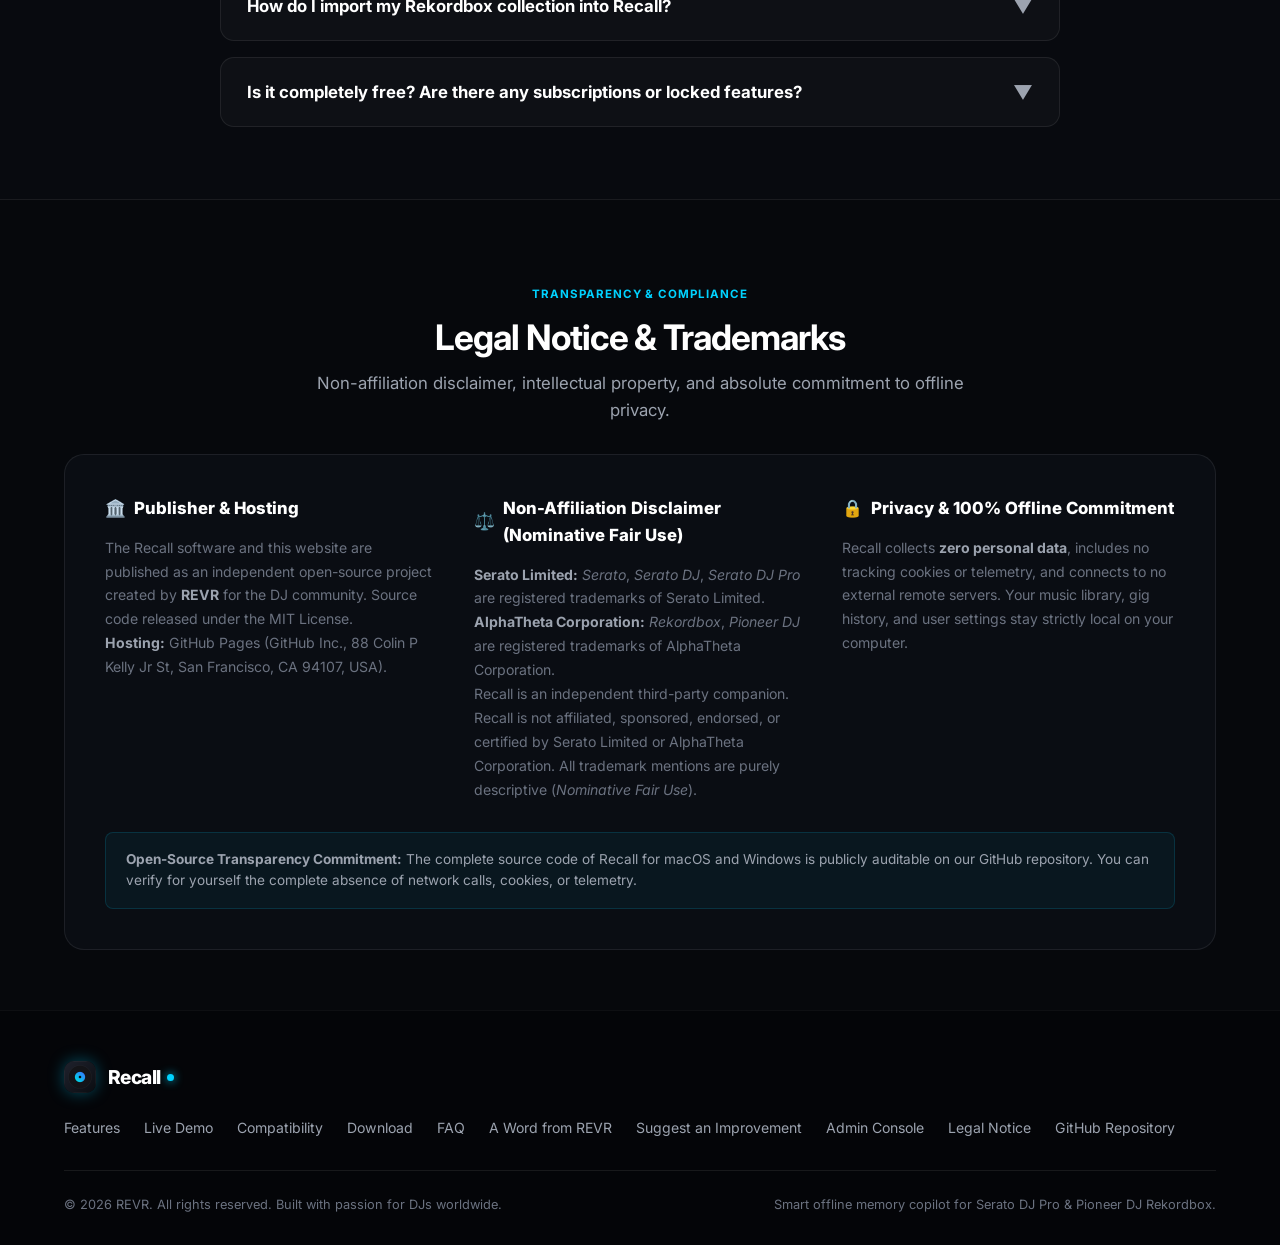
==== commit 9bb50c0d: "style(landing): page plus épurée, sans les paragraphes répétés Retire les trois copies de la note Ma" ====
--- a/docs/index.html
+++ b/docs/index.html
@@ -150,11 +150,6 @@
         <div class="hero-other-os" id="hero-other-os">
           <span data-i18n="hero-other-os-text">Également disponible pour </span>
           <a href="#download" class="hero-other-os-link" id="hero-other-os-link" data-i18n="hero-other-os-link">Windows (PC)</a>
-        </div>
-
-        <div class="hero-opt-note">
-          <span class="hero-opt-dot"></span>
-          <span data-i18n="hero-opt-note">Recall est actuellement optimisé pour <strong>Mac & Serato</strong> · Travail actif en cours pour rendre <strong>Windows & Rekordbox</strong> aussi complets</span>
         </div>
       </div>
 
@@ -544,9 +539,6 @@
       <div class="section-header-center">
         <span class="section-tag" data-i18n="features-tag">Fonctionnalités Clés</span>
         <h2 class="section-title" data-i18n="features-title">Conçu par et pour les DJs exigeants</h2>
-        <p class="section-subtitle" data-i18n="features-subtitle">
-          Chaque détail de Recall a été pensé pour s'intégrer discrètement dans votre workflow sans jamais accaparer votre écran.
-        </p>
       </div>
 
       <div class="bento-grid">
@@ -575,7 +567,7 @@
         </div>
 
         <!-- Feature NEW: Sélec Scratchpad (Col 8) -->
-        <div class="bento-card col-8" style="background: linear-gradient(135deg, rgba(245, 158, 11, 0.08), rgba(20, 25, 35, 0.9)); border-color: rgba(245, 158, 11, 0.25);">
+        <div class="bento-card col-8">
           <div>
             <span class="bento-icon">🔖</span>
             <h3 class="bento-title" data-i18n="f-selec-title">Sélec : Votre Scratchpad DJ & Match Dynamique</h3>
@@ -583,7 +575,7 @@
               Préparez vos sets sans stress : glissez vos pépites depuis Serato directement dans votre Sélec. Vos morceaux restent mémorisés d'une session à l'autre et se réordonnent automatiquement en direct selon leur compatibilité (BPM et clé Camelot) avec le morceau en cours de lecture.
             </p>
           </div>
-          <span class="bento-highlight" style="color: #fbbf24; border-color: rgba(245, 158, 11, 0.3);" data-i18n="f-selec-badge">Tri automatique par BPM & Camelot</span>
+          <span class="bento-highlight" data-i18n="f-selec-badge">Tri automatique par BPM & Camelot</span>
         </div>
 
         <!-- Feature 3: Drag & Drop (Col 4) -->
@@ -623,7 +615,7 @@
         </div>
 
         <!-- Feature NEW: Statistiques de Mix & Récapitulatif de Set (Col 6) -->
-        <div class="bento-card col-6" style="background: linear-gradient(135deg, rgba(20, 200, 176, 0.08), rgba(20, 25, 35, 0.9)); border-color: rgba(20, 200, 176, 0.25);">
+        <div class="bento-card col-6">
           <div>
             <span class="bento-icon">📊</span>
             <h3 class="bento-title" data-i18n="f-recap-title">Statistiques de Mix &amp; Récapitulatif de Set</h3>
@@ -647,7 +639,7 @@
         </div>
 
         <!-- Feature NEW: Recherche Bibliothèque & Guide Interactif (Col 12) -->
-        <div class="bento-card col-12" style="background: linear-gradient(135deg, rgba(255, 179, 0, 0.08), rgba(20, 25, 35, 0.9)); border-color: rgba(255, 179, 0, 0.25);">
+        <div class="bento-card col-12">
           <div>
             <span class="bento-icon">🔍</span>
             <h3 class="bento-title" data-i18n="f-searchguide-title">Recherche Bibliothèque &amp; Guide Interactif</h3>
@@ -659,7 +651,7 @@
         </div>
 
         <!-- Feature 6: 100% Offline (Col 12) -->
-        <div class="bento-card col-12" style="background: linear-gradient(135deg, rgba(20, 25, 35, 0.9), rgba(10, 14, 22, 0.9));">
+        <div class="bento-card col-12">
           <div>
             <span class="bento-icon">🛡️</span>
             <h3 class="bento-title" data-i18n="f6-title">100 % Hors-Ligne & Respect Absolu de la Vie Privée</h3>
@@ -750,11 +742,6 @@
             </li>
           </ul>
         </div>
-      </div>
-
-      <!-- Compatibility Optimization Note -->
-      <div class="compat-opt-note" data-i18n="compat-opt-note">
-        💡 <strong>Écosystème & Roadmap :</strong> Recall est actuellement <strong>pleinement optimisé pour Mac et avec Serato DJ Pro</strong>. Le développement sur <strong>Windows et Rekordbox</strong> avance activement pour offrir une parité fonctionnelle et une fluidité identiques.
       </div>
 
       <!-- Comparison Table -->
--- a/docs/assets/css/styles.css
+++ b/docs/assets/css/styles.css
@@ -76,10 +76,7 @@
   max-width: 100%;
   overscroll-behavior-x: none;
   position: relative;
-  background-image: 
-    radial-gradient(circle at 15% 10%, rgba(0, 210, 255, 0.08) 0%, transparent 40%),
-    radial-gradient(circle at 85% 25%, rgba(236, 72, 153, 0.06) 0%, transparent 45%),
-    radial-gradient(circle at 50% 70%, rgba(139, 92, 246, 0.05) 0%, transparent 50%);
+  background-image: radial-gradient(ellipse 70% 36% at 50% -8%, rgba(0, 210, 255, 0.07), transparent 60%);
   background-attachment: fixed;
 }
 
@@ -518,9 +515,7 @@
 }
 
 .hero-title-highlight {
-  background: linear-gradient(135deg, #00d2ff 0%, #38bdf8 45%, #ec4899 100%);
-  -webkit-background-clip: text;
-  -webkit-text-fill-color: transparent;
+  color: #fff;
 }
 
 .hero-subtitle {
@@ -5278,4 +5273,164 @@
   }
 }
 
-
+/* ==========================================================================
+   Épure — page plus calme : un seul halo, cartes plates, moins de cris
+   Les mockups (fenêtre DJ + iPhone) ne sont pas touchés dans leur contenu.
+   ========================================================================== */
+.hero-pill {
+  box-shadow: none;
+  background: rgba(255, 255, 255, 0.04);
+  border-color: rgba(255, 255, 255, 0.1);
+  color: var(--text-muted);
+  font-weight: 500;
+}
+
+.hero-pill-badge {
+  background: rgba(0, 210, 255, 0.14);
+  color: var(--cyan-primary);
+}
+
+.hero-actions {
+  margin-bottom: 28px;
+}
+
+.btn-primary,
+.btn-secondary,
+.btn-nav-download,
+.download-btn {
+  box-shadow: none;
+  border-radius: 12px;
+}
+
+.btn-primary:hover,
+.btn-secondary:hover,
+.download-btn:hover,
+.download-card:hover,
+.download-card.primary:hover {
+  transform: none;
+  box-shadow: none;
+}
+
+.section {
+  padding: 72px 0;
+}
+
+.section-header-center {
+  margin-bottom: 36px;
+}
+
+.section-tag {
+  font-size: 0.72rem;
+  font-weight: 700;
+  letter-spacing: 0.08em;
+}
+
+.section-title {
+  font-weight: 700;
+  margin-bottom: 12px;
+}
+
+.section-subtitle {
+  font-size: 1.05rem;
+}
+
+.problem-grid,
+.bento-grid,
+.compat-grid {
+  gap: 14px;
+}
+
+.problem-card,
+.bento-card,
+.compat-card,
+.download-card {
+  border-radius: 16px;
+  box-shadow: none;
+  background: rgba(255, 255, 255, 0.028);
+}
+
+.problem-card:hover,
+.bento-card:hover,
+.compat-card:hover {
+  transform: none;
+  box-shadow: none;
+  border-color: rgba(255, 255, 255, 0.16);
+}
+
+.problem-card,
+.bento-card {
+  padding: 26px;
+}
+
+.problem-icon-box,
+.problem-icon-box.red,
+.problem-icon-box.cyan,
+.problem-icon-box.magenta {
+  width: 36px;
+  height: 36px;
+  margin-bottom: 14px;
+  font-size: 1.15rem;
+  background: transparent;
+  border: none;
+  color: var(--text-main);
+  border-radius: 0;
+  justify-content: flex-start;
+}
+
+.bento-icon {
+  font-size: 1.25rem;
+  margin-bottom: 12px;
+}
+
+.bento-title,
+.problem-card-title {
+  font-size: 1.15rem;
+  font-weight: 700;
+}
+
+.bento-highlight {
+  text-transform: none;
+  letter-spacing: 0;
+  font-size: 0.84rem;
+  font-weight: 600;
+  color: var(--text-muted);
+}
+
+.download-section {
+  background: none;
+  padding: 72px 0;
+}
+
+.optimization-banner {
+  box-shadow: none;
+  background: rgba(255, 255, 255, 0.03);
+  border-color: var(--border-subtle);
+}
+
+.optimization-banner::before {
+  display: none;
+}
+
+.mockup-viewport {
+  box-shadow: 0 20px 50px rgba(0, 0, 0, 0.45);
+}
+
+.mockup-viewport:hover {
+  border-color: rgba(255, 255, 255, 0.2);
+}
+
+.phone-companion-section {
+  background: none;
+  padding: 64px 0 72px;
+}
+
+.comp-table .highlight-col {
+  background: transparent;
+}
+
+.faq-item {
+  background: rgba(255, 255, 255, 0.028);
+  box-shadow: none;
+}
+
+
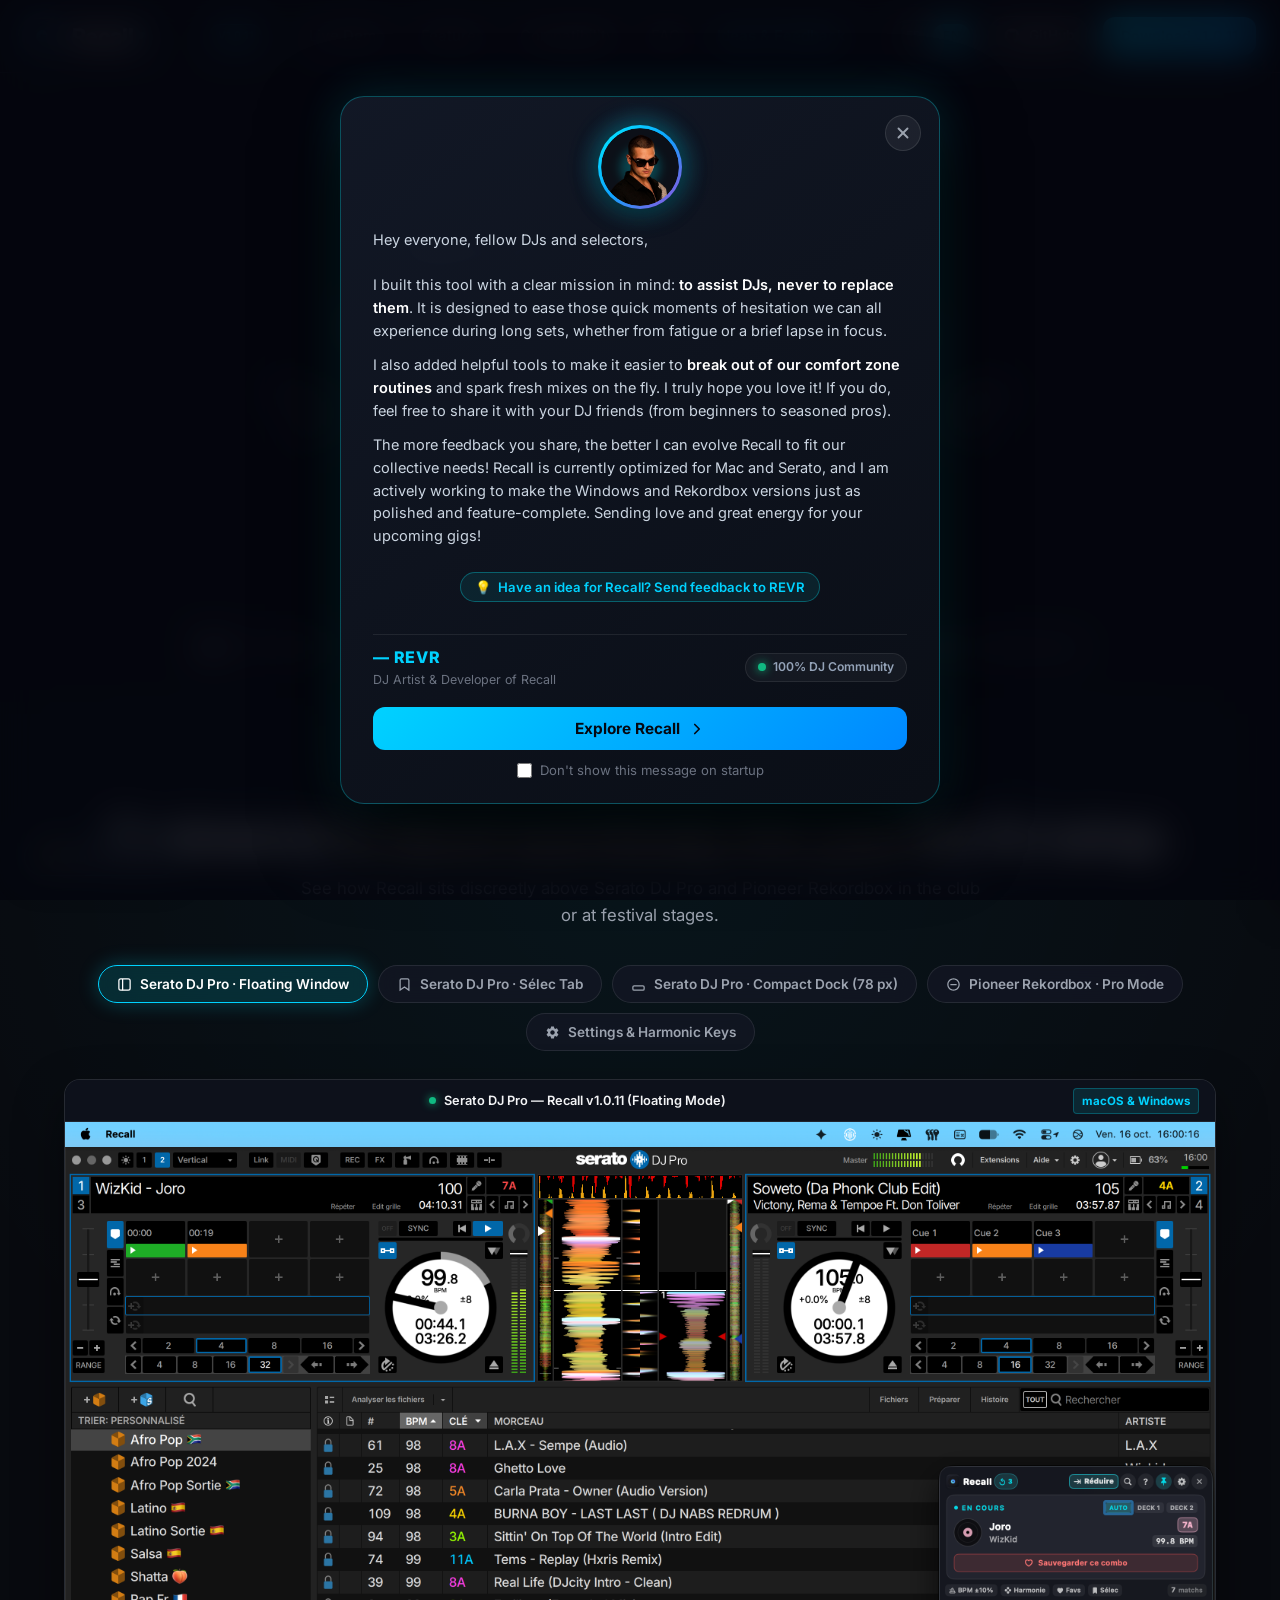
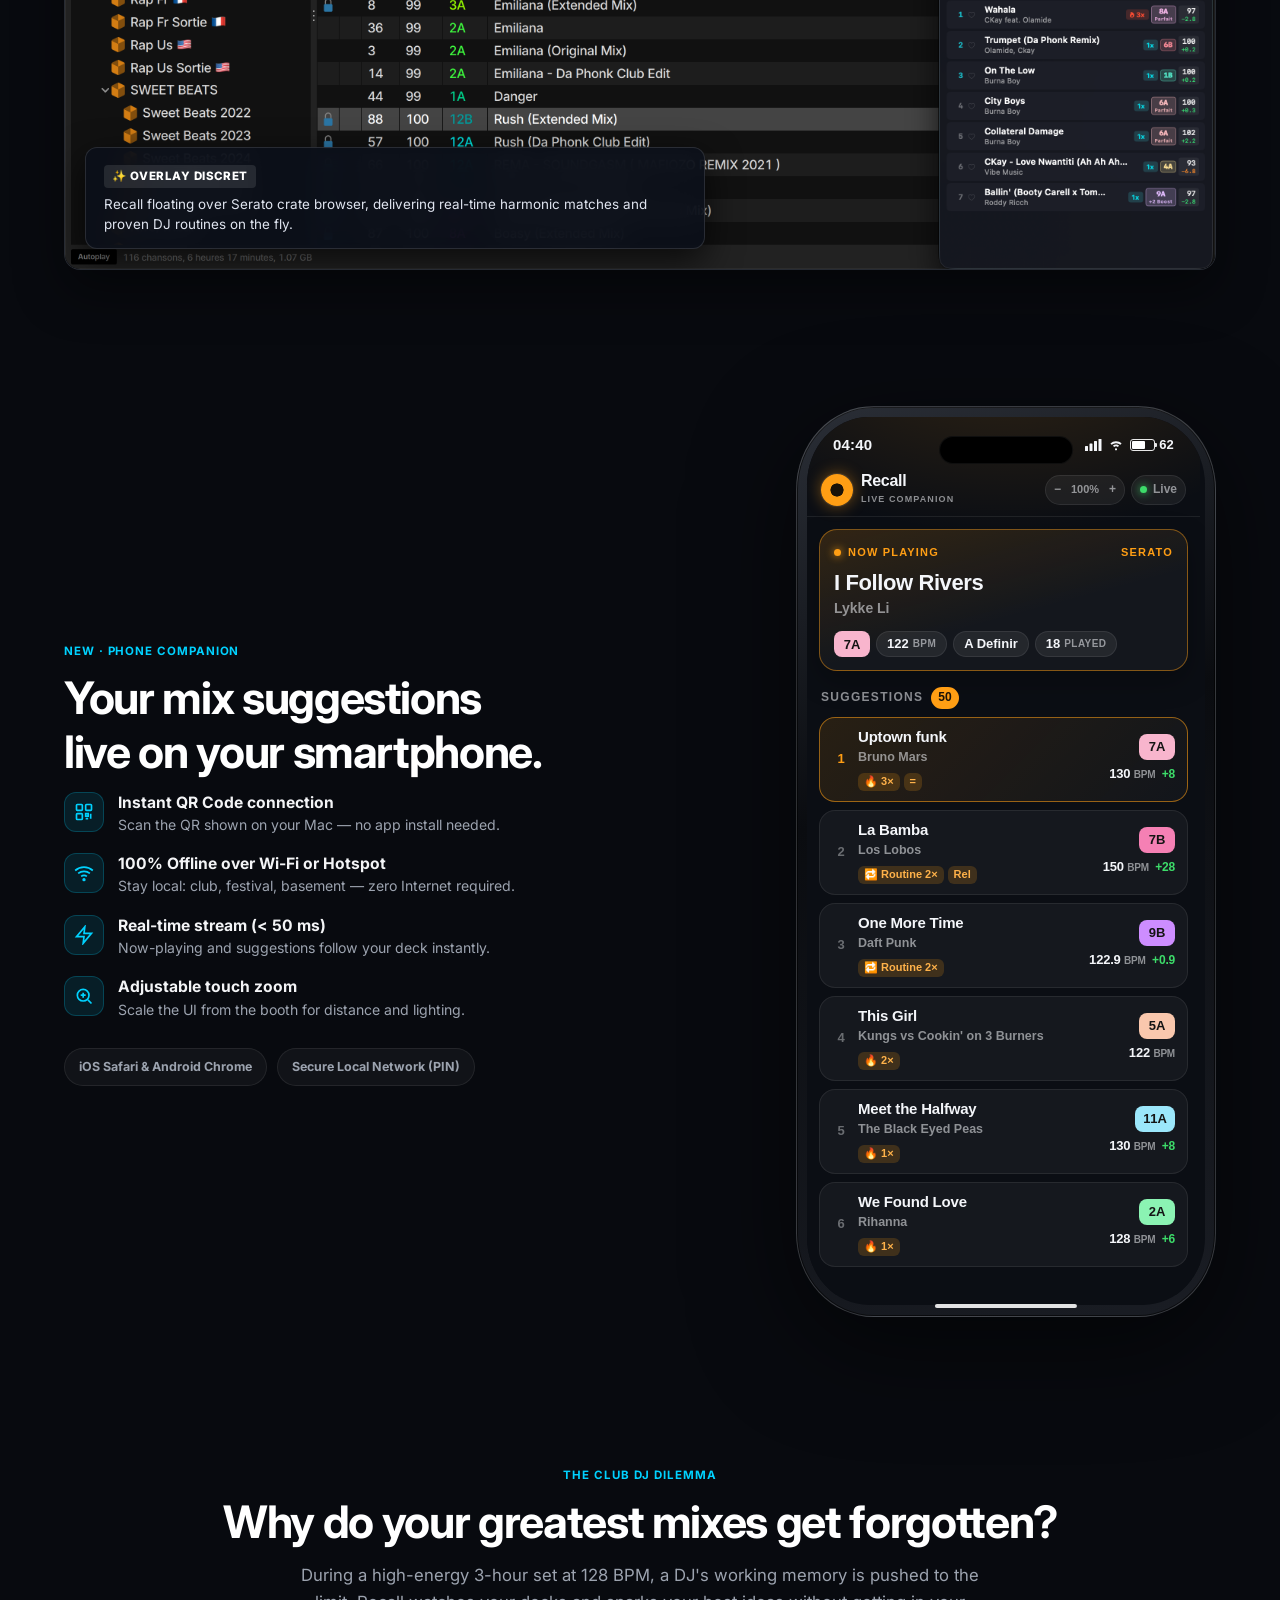
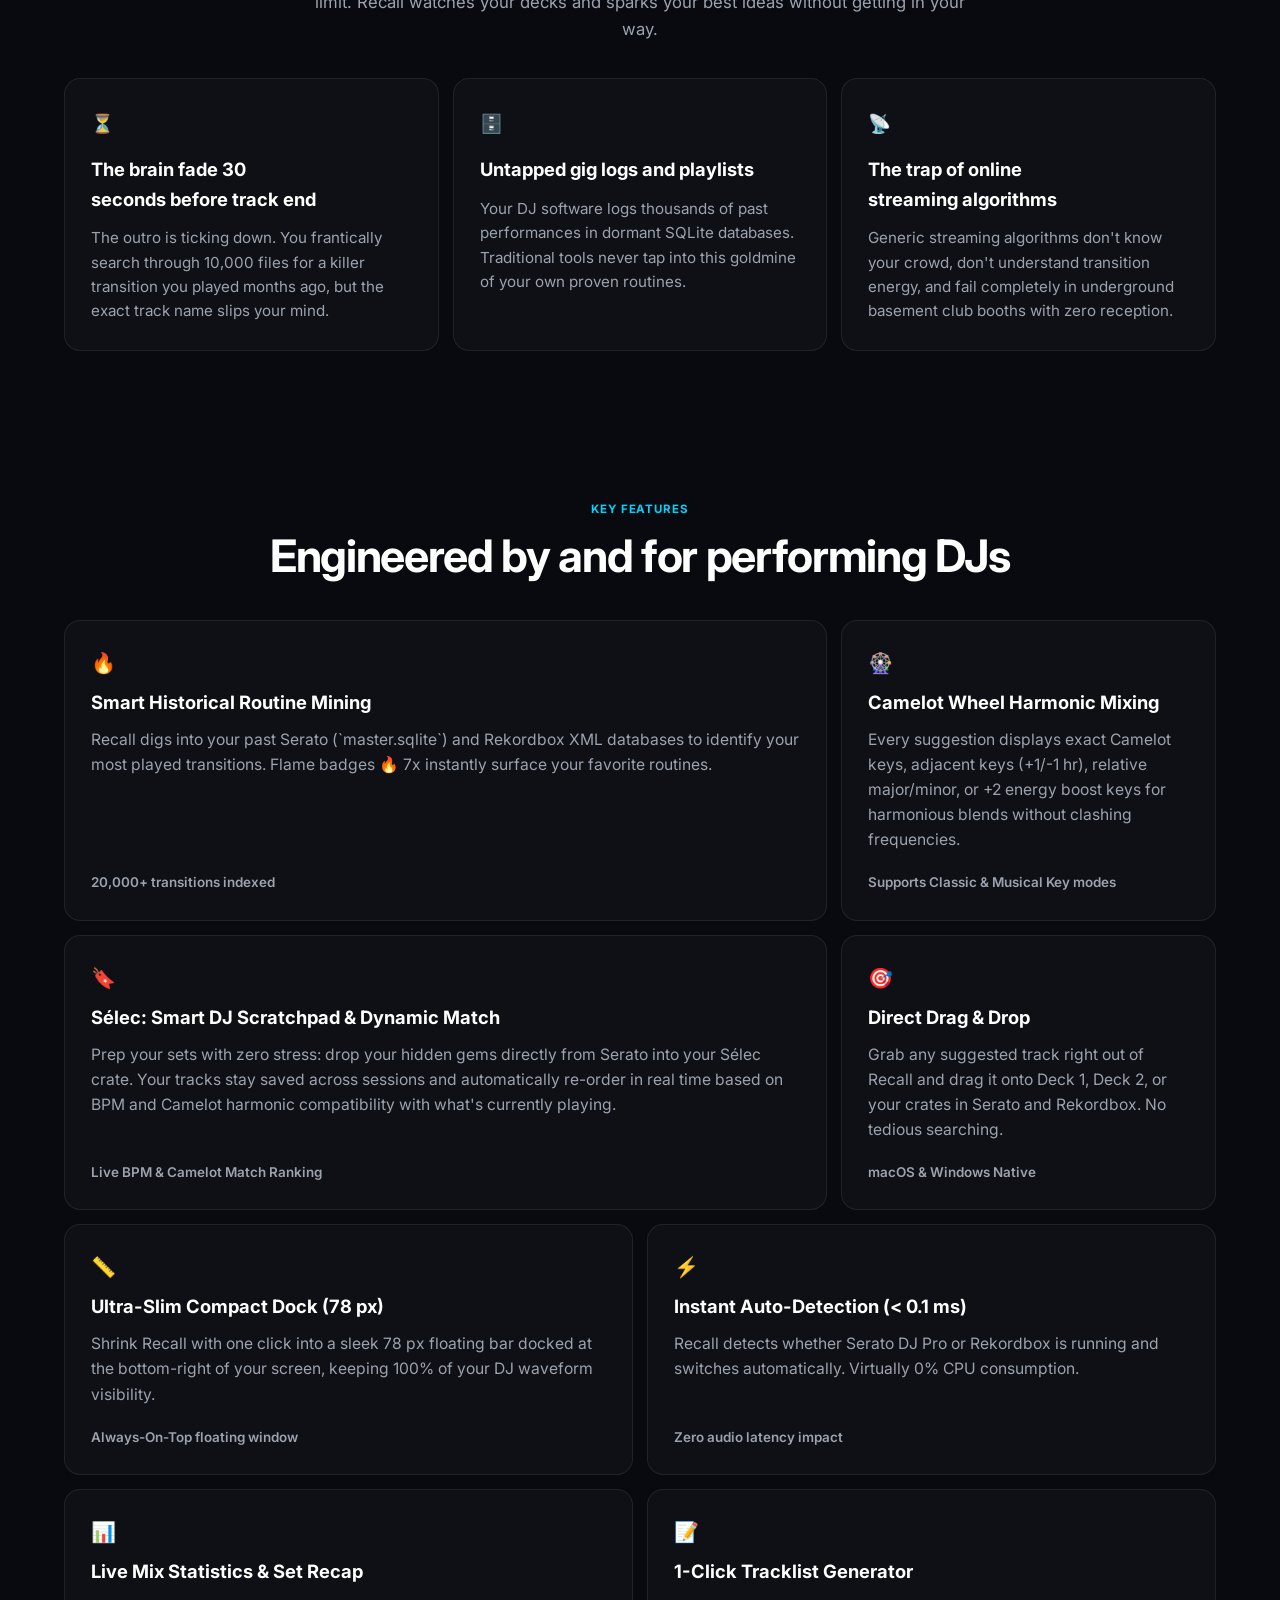
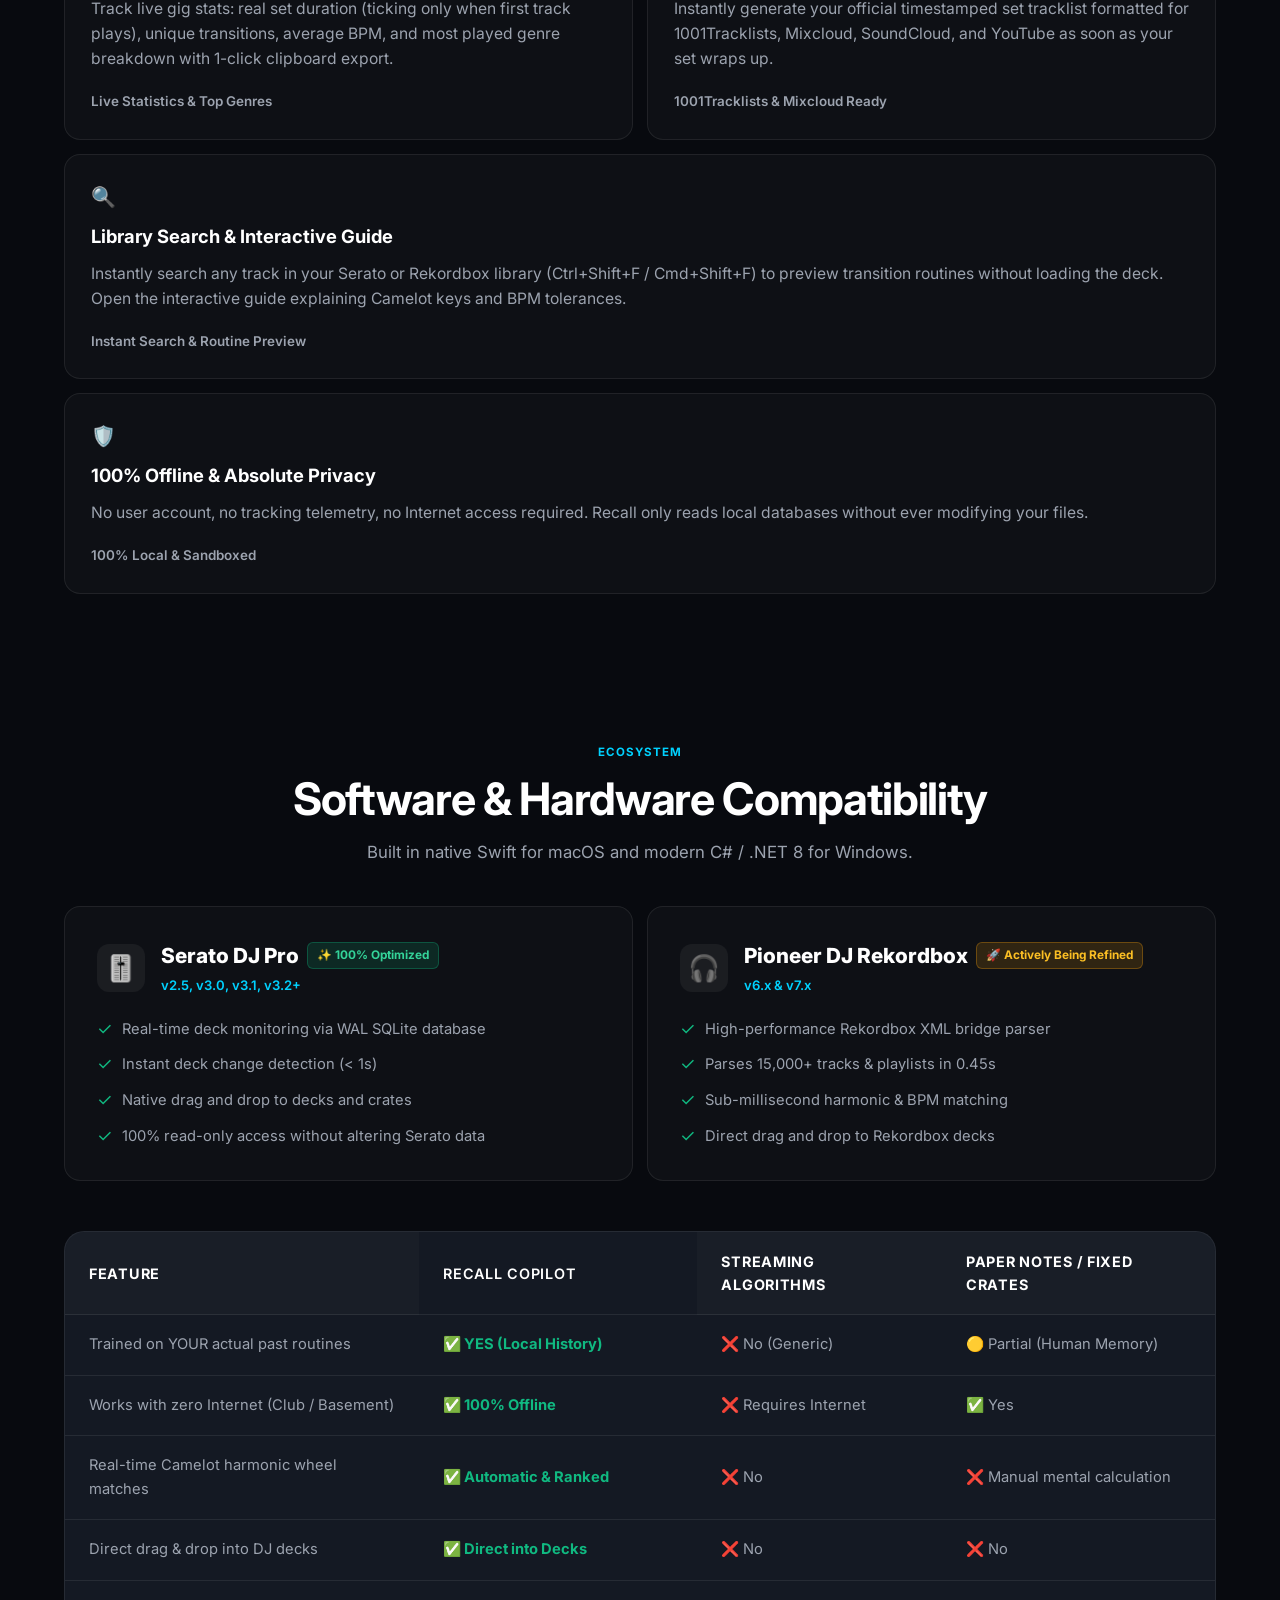
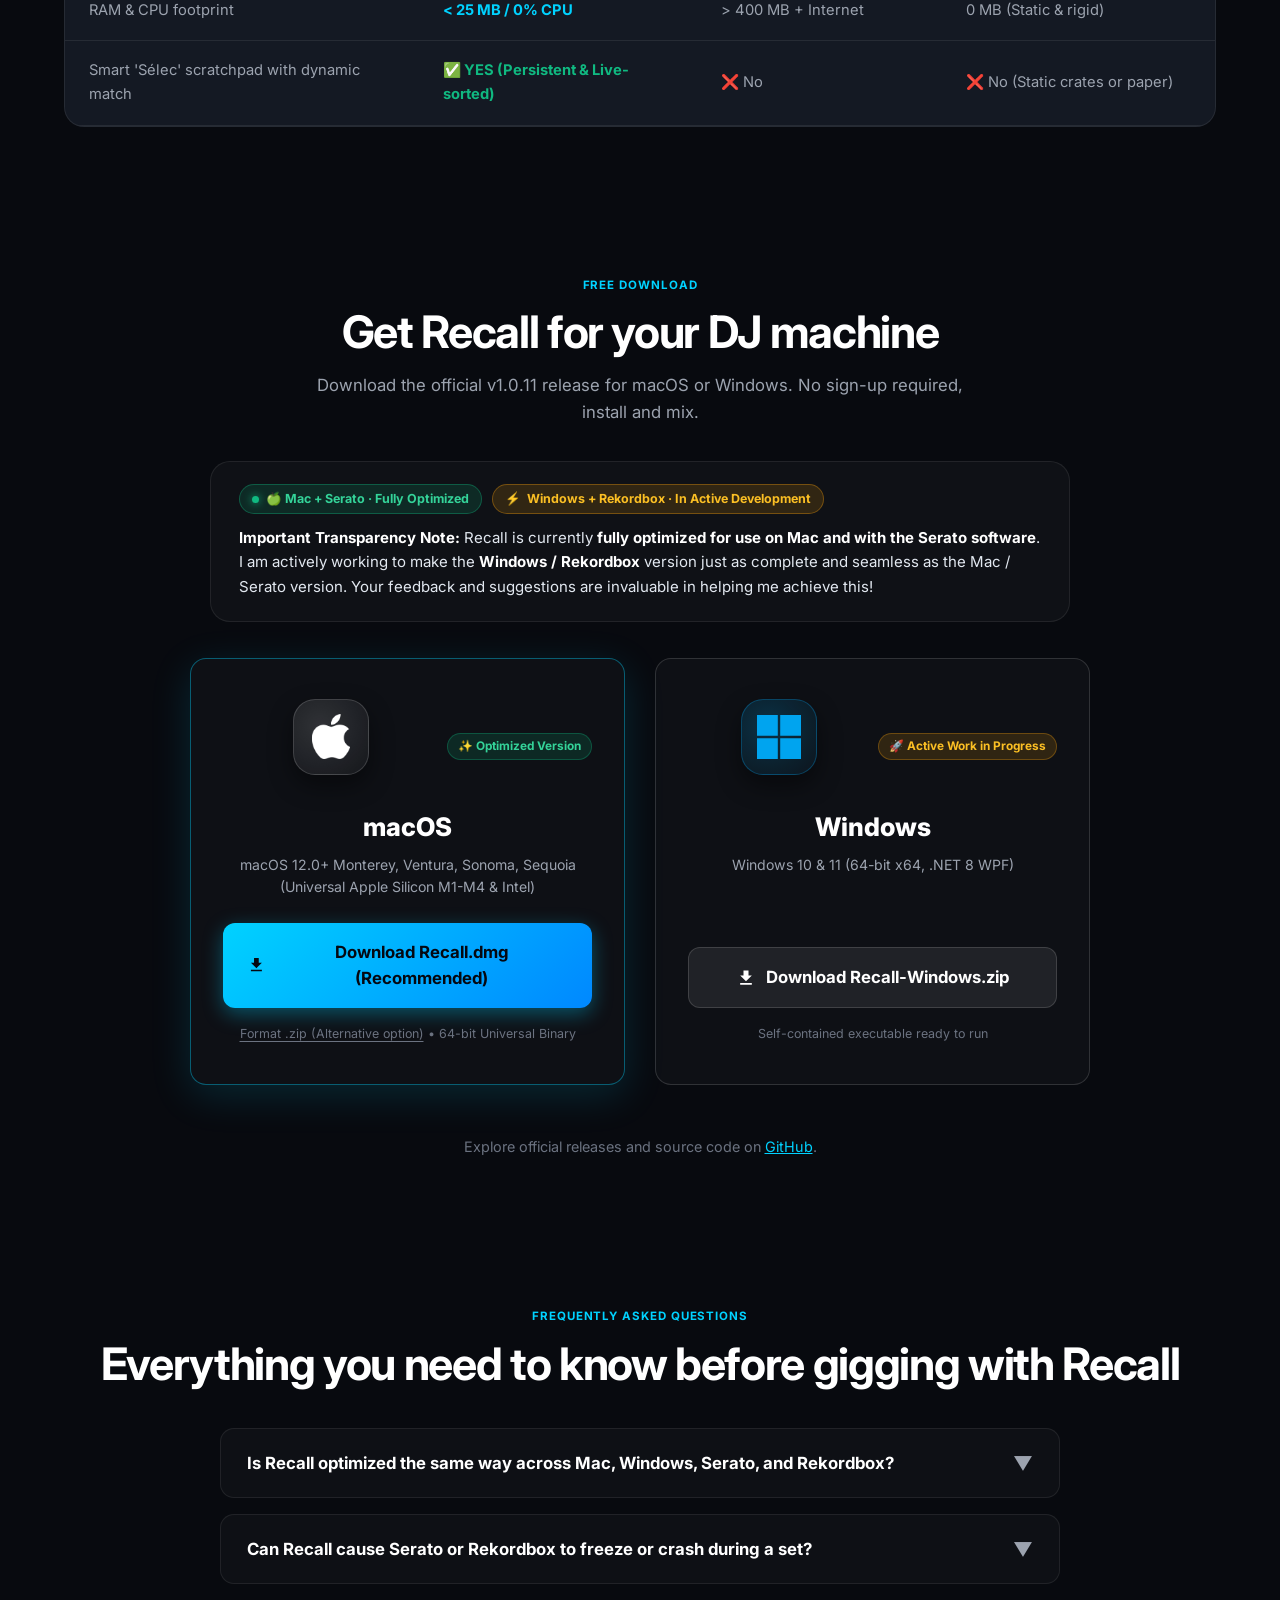
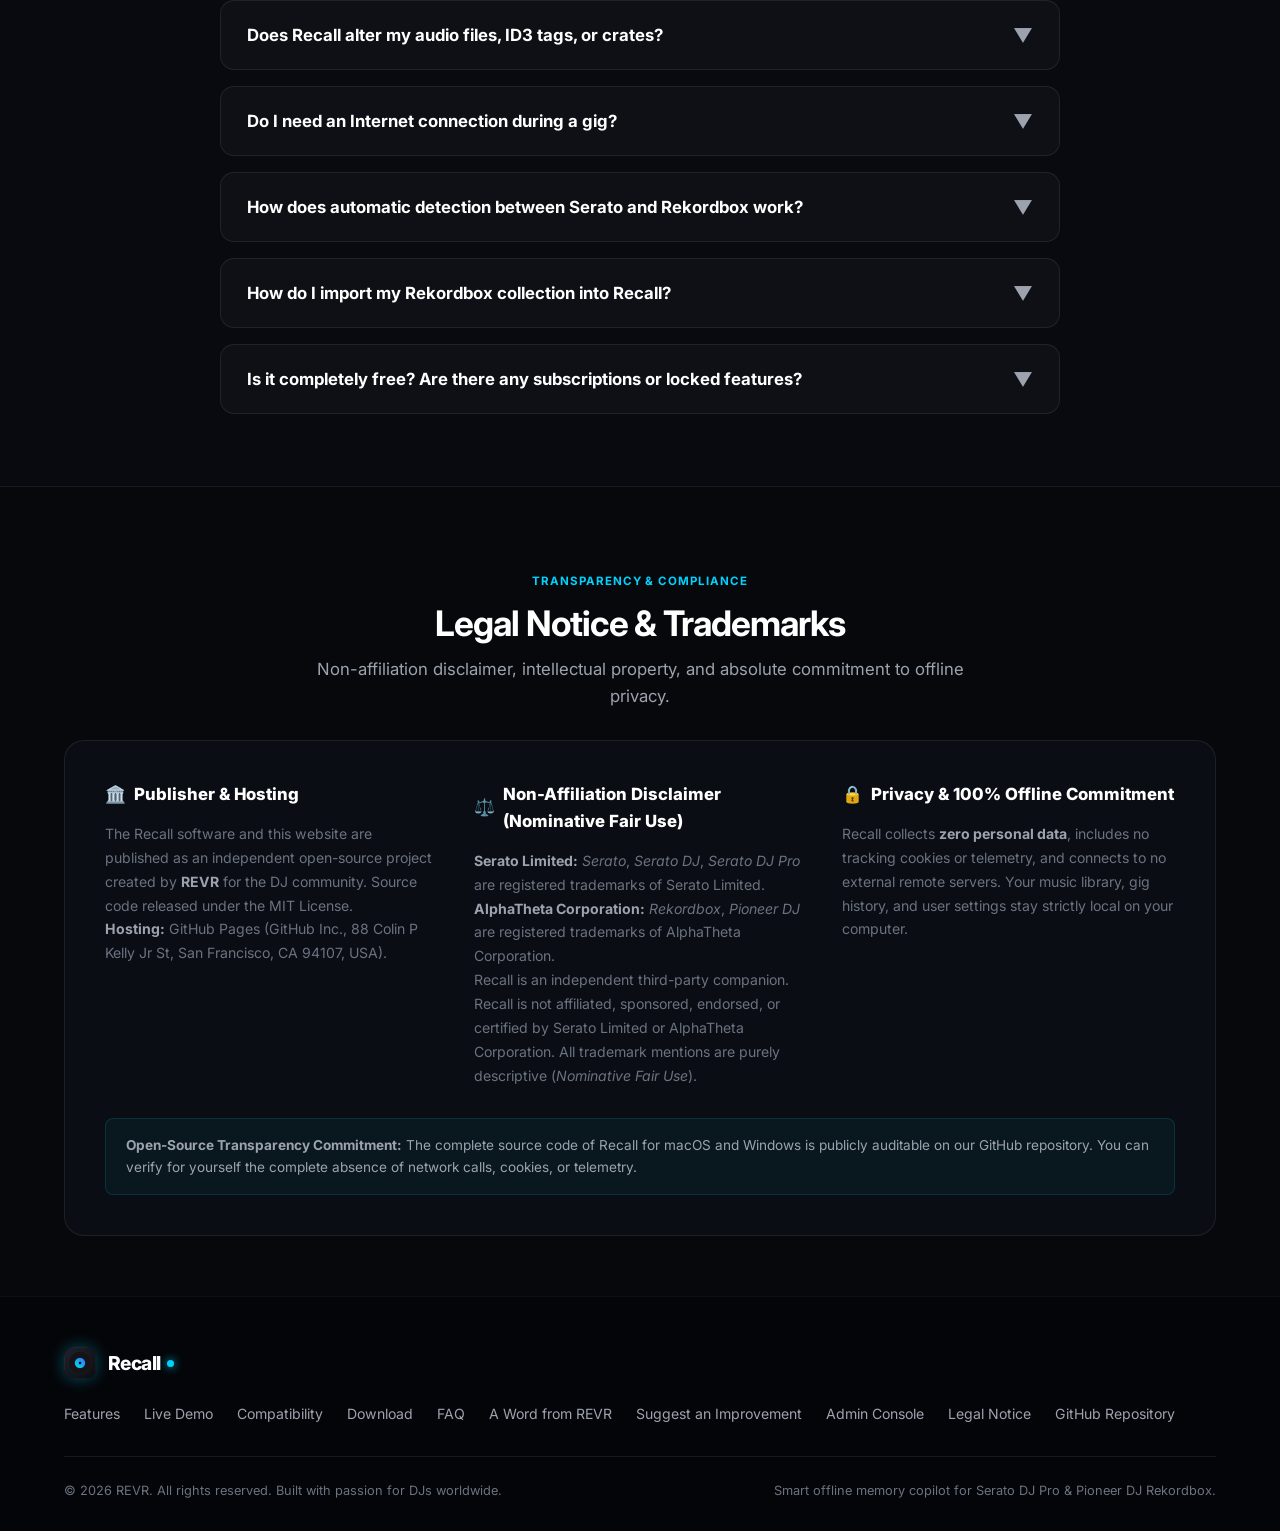
==== commit 23e5261e: "fix(landing): mockup iPhone dessiné à taille réelle, sans chevauchement L'interface Recall Live est " ====
--- a/docs/index.html
+++ b/docs/index.html
@@ -340,145 +340,125 @@
           <div class="iphone-bezel">
             <div class="iphone-dynamic-island"></div>
             <div class="iphone-screen">
-              <div class="iphone-status-bar">
-                <span>04:40</span>
-                <span class="iphone-status-icons">
-                  <svg width="14" height="10" viewBox="0 0 14 10" fill="currentColor"><rect x="0" y="6" width="2" height="4" rx="0.5"/><rect x="3" y="4" width="2" height="6" rx="0.5"/><rect x="6" y="2" width="2" height="8" rx="0.5"/><rect x="9" y="0" width="2" height="10" rx="0.5"/></svg>
-                  <svg width="14" height="10" viewBox="0 0 24 16" fill="none" stroke="currentColor" stroke-width="2"><path d="M1 8a10 10 0 0 1 14 0"/><path d="M4 11a6 6 0 0 1 8 0"/><circle cx="8" cy="14" r="1.2" fill="currentColor" stroke="none"/></svg>
-                  <svg width="22" height="10" viewBox="0 0 28 12" fill="currentColor"><rect x="0" y="1" width="22" height="10" rx="2" fill="none" stroke="currentColor" stroke-width="1.4"/><rect x="2" y="3" width="14" height="6" rx="1"/><rect x="23" y="4" width="2" height="4" rx="0.5"/></svg>
-                </span>
-              </div>
-
-              <div class="iphone-app-header">
-                <div class="iphone-app-brand">
-                  <span class="iphone-app-logo"></span>
-                  <div>
-                    <div class="iphone-app-name">Recall</div>
-                    <div class="iphone-app-sub">Live Companion</div>
-                  </div>
+              <!-- Dessiné en 393 px (largeur réelle iPhone), puis réduit d'un bloc : rien ne se chevauche -->
+              <div class="iphone-canvas">
+                <div class="iphone-status-bar">
+                  <span>04:40</span>
+                  <span class="iphone-status-icons">
+                    <svg width="17" height="12" viewBox="0 0 17 12" fill="currentColor" aria-hidden="true"><rect x="0" y="7" width="3" height="5" rx="0.6"/><rect x="4.5" y="4.5" width="3" height="7.5" rx="0.6"/><rect x="9" y="2" width="3" height="10" rx="0.6"/><rect x="13.5" y="0" width="3" height="12" rx="0.6"/></svg>
+                    <svg width="16" height="12" viewBox="0 0 16 12" fill="currentColor" aria-hidden="true"><path d="M8 2.2c2.2 0 4.2.9 5.6 2.3l-1.3 1.3A6 6 0 0 0 8 4.2a6 6 0 0 0-4.3 1.6L2.4 4.5A8 8 0 0 1 8 2.2Zm0 3.2c1.2 0 2.3.5 3.1 1.3L9.8 8A2.4 2.4 0 0 0 8 7.2c-.7 0-1.3.3-1.8.8L4.9 6.7A4.4 4.4 0 0 1 8 5.4ZM8 9.2a1.1 1.1 0 1 1 0 2.2 1.1 1.1 0 0 1 0-2.2Z"/></svg>
+                    <span class="iphone-battery" aria-hidden="true"><span></span></span>
+                    <span class="iphone-battery-pct">62</span>
+                  </span>
                 </div>
-                <div class="iphone-header-actions">
-                  <div class="iphone-zoom" title="Zoom">
-                    <span>−</span><span>100%</span><span>+</span>
-                  </div>
-                  <div class="iphone-conn">
-                    <span class="iphone-conn-dot"></span>
-                    <span data-i18n="phone-mock-live">En direct</span>
-                  </div>
-                </div>
-              </div>
-
-              <div class="iphone-now">
-                <div class="iphone-now-top">
-                  <div class="iphone-now-label"><span class="iphone-pulse"></span> <span data-i18n="phone-mock-now">En cours</span></div>
-                  <div class="iphone-deck">Serato</div>
-                </div>
-                <div class="iphone-now-title">I Follow Rivers</div>
-                <div class="iphone-now-artist">Lykke Li</div>
-                <div class="iphone-now-meta">
-                  <span class="iphone-key" style="background:#F8B5CD">7A</span>
-                  <span class="iphone-pill">122 <small>BPM</small></span>
-                  <span class="iphone-pill">A Definir</span>
-                  <span class="iphone-pill">18 <small data-i18n="phone-mock-played">JOUÉS</small></span>
-                </div>
-              </div>
-
-              <div class="iphone-list-bar">
-                <span data-i18n="phone-mock-list">Suggestions</span>
-                <span class="iphone-count">50</span>
-              </div>
-
-              <div class="iphone-tracks">
-                <div class="iphone-track iphone-track-top">
-                  <span class="iphone-track-idx">1</span>
-                  <div class="iphone-track-info">
-                    <div class="iphone-track-title">Uptown funk</div>
-                    <div class="iphone-track-artist">Bruno Mars</div>
-                    <div class="iphone-badges">
-                      <span class="iphone-b iphone-b-direct">🔥 3×</span>
-                      <span class="iphone-b iphone-b-rel">=</span>
+
+                <header class="iphone-app-header">
+                  <div class="iphone-app-brand">
+                    <span class="iphone-app-logo"></span>
+                    <div>
+                      <div class="iphone-app-name">Recall</div>
+                      <div class="iphone-app-sub">Live Companion</div>
                     </div>
                   </div>
-                  <div class="iphone-track-right">
+                  <div class="iphone-header-actions">
+                    <div class="iphone-zoom" title="Zoom"><span>−</span><span>100%</span><span>+</span></div>
+                    <div class="iphone-conn"><span class="iphone-conn-dot"></span><span data-i18n="phone-mock-live">En direct</span></div>
+                  </div>
+                </header>
+
+                <section class="iphone-now">
+                  <div class="iphone-now-top">
+                    <div class="iphone-now-label"><span class="iphone-pulse"></span><span data-i18n="phone-mock-now">En cours</span></div>
+                    <div class="iphone-deck">Serato</div>
+                  </div>
+                  <div class="iphone-now-title">I Follow Rivers</div>
+                  <div class="iphone-now-artist">Lykke Li</div>
+                  <div class="iphone-now-meta">
                     <span class="iphone-key" style="background:#F8B5CD">7A</span>
-                    <div class="iphone-bpm">130<small>BPM</small><span class="iphone-bpm-diff up">+8</span></div>
+                    <span class="iphone-pill">122 <small>BPM</small></span>
+                    <span class="iphone-pill">A Definir</span>
+                    <span class="iphone-pill">18 <small data-i18n="phone-mock-played">JOUÉS</small></span>
                   </div>
+                </section>
+
+                <div class="iphone-list-bar">
+                  <span data-i18n="phone-mock-list">Suggestions</span>
+                  <span class="iphone-count">50</span>
                 </div>
 
-                <div class="iphone-track">
-                  <span class="iphone-track-idx">2</span>
-                  <div class="iphone-track-info">
-                    <div class="iphone-track-title">La Bamba</div>
-                    <div class="iphone-track-artist">Los Lobos</div>
-                    <div class="iphone-badges">
-                      <span class="iphone-b iphone-b-routine">🔁 Routine 2×</span>
-                      <span class="iphone-b iphone-b-rel">Rel</span>
+                <div class="iphone-tracks">
+                  <article class="iphone-track iphone-track-top">
+                    <span class="iphone-track-idx">1</span>
+                    <div class="iphone-track-info">
+                      <div class="iphone-track-title">Uptown funk</div>
+                      <div class="iphone-track-artist">Bruno Mars</div>
+                      <div class="iphone-badges"><span class="iphone-b iphone-b-direct">🔥 3×</span><span class="iphone-b iphone-b-rel">=</span></div>
                     </div>
-                  </div>
-                  <div class="iphone-track-right">
-                    <span class="iphone-key" style="background:#F580B4">7B</span>
-                    <div class="iphone-bpm">150<small>BPM</small><span class="iphone-bpm-diff up">+28</span></div>
-                  </div>
-                </div>
-
-                <div class="iphone-track">
-                  <span class="iphone-track-idx">3</span>
-                  <div class="iphone-track-info">
-                    <div class="iphone-track-title">One More Time</div>
-                    <div class="iphone-track-artist">Daft Punk</div>
-                    <div class="iphone-badges">
-                      <span class="iphone-b iphone-b-routine">🔁 Routine 2×</span>
+                    <div class="iphone-track-right">
+                      <span class="iphone-key" style="background:#F8B5CD">7A</span>
+                      <div class="iphone-bpm">130 <small>BPM</small> <span class="up">+8</span></div>
                     </div>
-                  </div>
-                  <div class="iphone-track-right">
-                    <span class="iphone-key" style="background:#CD8DFF">9B</span>
-                    <div class="iphone-bpm">122.9<small>BPM</small><span class="iphone-bpm-diff up">+0.9</span></div>
-                  </div>
-                </div>
-
-                <div class="iphone-track">
-                  <span class="iphone-track-idx">4</span>
-                  <div class="iphone-track-info">
-                    <div class="iphone-track-title">This Girl</div>
-                    <div class="iphone-track-artist">Kungs vs Cookin' on 3 Burners</div>
-                    <div class="iphone-badges">
-                      <span class="iphone-b iphone-b-direct">🔥 2×</span>
+                  </article>
+                  <article class="iphone-track">
+                    <span class="iphone-track-idx">2</span>
+                    <div class="iphone-track-info">
+                      <div class="iphone-track-title">La Bamba</div>
+                      <div class="iphone-track-artist">Los Lobos</div>
+                      <div class="iphone-badges"><span class="iphone-b iphone-b-routine">🔁 Routine 2×</span><span class="iphone-b iphone-b-rel">Rel</span></div>
                     </div>
-                  </div>
-                  <div class="iphone-track-right">
-                    <span class="iphone-key" style="background:#F9C7AD">5A</span>
-                    <div class="iphone-bpm">122<small>BPM</small></div>
-                  </div>
-                </div>
-
-                <div class="iphone-track">
-                  <span class="iphone-track-idx">5</span>
-                  <div class="iphone-track-info">
-                    <div class="iphone-track-title">Meet Me Halfway</div>
-                    <div class="iphone-track-artist">The Black Eyed Peas</div>
-                    <div class="iphone-badges">
-                      <span class="iphone-b iphone-b-direct">🔥 1×</span>
+                    <div class="iphone-track-right">
+                      <span class="iphone-key" style="background:#F580B4">7B</span>
+                      <div class="iphone-bpm">150 <small>BPM</small> <span class="up">+28</span></div>
                     </div>
-                  </div>
-                  <div class="iphone-track-right">
-                    <span class="iphone-key" style="background:#9BE7FB">11A</span>
-                    <div class="iphone-bpm">130<small>BPM</small><span class="iphone-bpm-diff up">+8</span></div>
-                  </div>
-                </div>
-
-                <div class="iphone-track">
-                  <span class="iphone-track-idx">6</span>
-                  <div class="iphone-track-info">
-                    <div class="iphone-track-title">We Found Love</div>
-                    <div class="iphone-track-artist">Rihanna</div>
-                    <div class="iphone-badges">
-                      <span class="iphone-b iphone-b-direct">🔥 1×</span>
+                  </article>
+                  <article class="iphone-track">
+                    <span class="iphone-track-idx">3</span>
+                    <div class="iphone-track-info">
+                      <div class="iphone-track-title">One More Time</div>
+                      <div class="iphone-track-artist">Daft Punk</div>
+                      <div class="iphone-badges"><span class="iphone-b iphone-b-routine">🔁 Routine 2×</span></div>
                     </div>
-                  </div>
-                  <div class="iphone-track-right">
-                    <span class="iphone-key" style="background:#8BF3B3">2A</span>
-                    <div class="iphone-bpm">128<small>BPM</small><span class="iphone-bpm-diff up">+6</span></div>
-                  </div>
+                    <div class="iphone-track-right">
+                      <span class="iphone-key" style="background:#CD8DFF">9B</span>
+                      <div class="iphone-bpm">122.9 <small>BPM</small> <span class="up">+0.9</span></div>
+                    </div>
+                  </article>
+                  <article class="iphone-track">
+                    <span class="iphone-track-idx">4</span>
+                    <div class="iphone-track-info">
+                      <div class="iphone-track-title">This Girl</div>
+                      <div class="iphone-track-artist">Kungs vs Cookin' on 3 Burners</div>
+                      <div class="iphone-badges"><span class="iphone-b iphone-b-direct">🔥 2×</span></div>
+                    </div>
+                    <div class="iphone-track-right">
+                      <span class="iphone-key" style="background:#F9C7AD">5A</span>
+                      <div class="iphone-bpm">122 <small>BPM</small></div>
+                    </div>
+                  </article>
+                  <article class="iphone-track">
+                    <span class="iphone-track-idx">5</span>
+                    <div class="iphone-track-info">
+                      <div class="iphone-track-title">Meet the Halfway</div>
+                      <div class="iphone-track-artist">The Black Eyed Peas</div>
+                      <div class="iphone-badges"><span class="iphone-b iphone-b-direct">🔥 1×</span></div>
+                    </div>
+                    <div class="iphone-track-right">
+                      <span class="iphone-key" style="background:#9BE7FB">11A</span>
+                      <div class="iphone-bpm">130 <small>BPM</small> <span class="up">+8</span></div>
+                    </div>
+                  </article>
+                  <article class="iphone-track">
+                    <span class="iphone-track-idx">6</span>
+                    <div class="iphone-track-info">
+                      <div class="iphone-track-title">We Found Love</div>
+                      <div class="iphone-track-artist">Rihanna</div>
+                      <div class="iphone-badges"><span class="iphone-b iphone-b-direct">🔥 1×</span></div>
+                    </div>
+                    <div class="iphone-track-right">
+                      <span class="iphone-key" style="background:#8BF3B3">2A</span>
+                      <div class="iphone-bpm">128 <small>BPM</small> <span class="up">+6</span></div>
+                    </div>
+                  </article>
                 </div>
               </div>
             </div>
--- a/docs/assets/css/styles.css
+++ b/docs/assets/css/styles.css
@@ -2154,7 +2154,7 @@
 
 .phone-companion-layout {
   display: grid;
-  grid-template-columns: minmax(0, 1fr) auto;
+  grid-template-columns: minmax(0, 1fr) 420px;
   gap: clamp(32px, 5vw, 64px);
   align-items: center;
 }
@@ -2234,18 +2234,17 @@
   display: flex;
   justify-content: center;
   align-items: center;
-  align-self: center;
-  justify-self: center;
+  width: 100%;
+  min-width: 0;
 }
 
 .iphone-frame {
-  /* Ratio logique iPhone 14 / 15 / 16 : 393 × 852
-     La largeur seule pilote la hauteur (height: auto) → jamais écrasé. */
-  width: min(288px, 78vw, calc(82vh * 393 / 852));
+  /* Ratio iPhone 14/15/16. Largeur fixe : le % dans une colonne auto s'effondrait à 0. */
+  width: 100%;
   aspect-ratio: 393 / 852;
   height: auto;
   flex-shrink: 0;
-  filter: drop-shadow(0 28px 50px rgba(0, 0, 0, 0.65));
+  filter: drop-shadow(0 28px 50px rgba(0, 0, 0, 0.55));
 }
 
 .iphone-bezel {
@@ -2279,200 +2278,210 @@
 }
 
 .iphone-screen {
-  /* Variables locales = même logique que PhoneCompanionWebPage */
-  --rl-accent: #FF9E14;
-  --rl-accent2: #FFB84D;
-  --rl-text: #F4F6FA;
-  --rl-muted: rgba(244, 246, 250, 0.55);
-  --rl-faint: rgba(244, 246, 250, 0.32);
-  --rl-card: rgba(255, 255, 255, 0.045);
-  --rl-border: rgba(255, 255, 255, 0.08);
-  --rl-green: #38EB61;
-  --rl-orange: #FF9E14;
-
   flex: 1;
   min-height: 0;
+  min-width: 0;
   background: #0B0E14;
   border-radius: 15.5% / 7.6%;
   overflow: hidden;
-  display: flex;
-  flex-direction: column;
   position: relative;
+  container-type: inline-size;
+}
+
+/* UI dessinée à 393 px (largeur logique iPhone), puis réduite d'un seul bloc. */
+.iphone-canvas {
+  --rl-accent: #FF9E14;
+  --rl-text: #F4F6FA;
+  --rl-muted: rgba(244, 246, 250, 0.55);
+  --rl-faint: rgba(244, 246, 250, 0.38);
+  --rl-card: rgba(255, 255, 255, 0.045);
+  --rl-border: rgba(255, 255, 255, 0.08);
+  --rl-green: #3DDC6A;
+  width: 393px;
+  transform: scale(calc(100cqw / 393px));
+  transform-origin: top left;
+  background:
+    radial-gradient(120% 280px at 50% -80px, rgba(255, 158, 20, 0.16), transparent 70%),
+    #0B0E14;
+  color: var(--rl-text);
   font-family: -apple-system, BlinkMacSystemFont, "SF Pro Text", "Segoe UI", sans-serif;
-  background-image: radial-gradient(100% 42% at 50% -10%, color-mix(in srgb, var(--rl-accent) 18%, transparent), transparent 70%);
+  -webkit-font-smoothing: antialiased;
+  padding-bottom: 28px;
 }
 
 .iphone-status-bar {
   display: flex;
   justify-content: space-between;
   align-items: center;
-  padding: 11% 5.5% 1.2%;
-  font-size: 10px;
+  padding: 16px 26px 8px;
+  font-size: 15px;
   font-weight: 700;
-  color: var(--rl-text);
-  letter-spacing: 0.02em;
-  flex-shrink: 0;
+  letter-spacing: 0.2px;
 }
 
 .iphone-status-icons {
   display: flex;
   align-items: center;
-  gap: 4px;
-  opacity: 0.92;
+  gap: 6px;
+}
+
+.iphone-battery {
+  width: 25px;
+  height: 12px;
+  border: 1.4px solid rgba(255,255,255,0.9);
+  border-radius: 3px;
+  padding: 1px;
+  position: relative;
+  box-sizing: border-box;
+}
+.iphone-battery::after {
+  content: "";
+  position: absolute;
+  right: -3px;
+  top: 3px;
+  width: 2px;
+  height: 4px;
+  border-radius: 0 1px 1px 0;
+  background: rgba(255,255,255,0.9);
+}
+.iphone-battery span {
+  display: block;
+  width: 62%;
+  height: 100%;
+  border-radius: 1px;
+  background: #fff;
+}
+.iphone-battery-pct {
+  font-size: 13px;
+  font-weight: 700;
+  margin-left: -2px;
 }
 
 .iphone-app-header {
   display: flex;
   align-items: center;
   justify-content: space-between;
-  gap: 4px;
-  padding: 1.5% 3.5% 2%;
+  gap: 8px;
+  padding: 8px 14px 10px;
   border-bottom: 1px solid var(--rl-border);
-  flex-shrink: 0;
 }
 
 .iphone-app-brand {
   display: flex;
   align-items: center;
-  gap: 6px;
+  gap: 8px;
   min-width: 0;
 }
 
 .iphone-app-logo {
-  width: 20px;
-  height: 20px;
+  width: 32px;
+  height: 32px;
   border-radius: 50%;
   flex-shrink: 0;
   background:
-    radial-gradient(circle at 50% 50%, var(--rl-accent) 0%, var(--rl-accent2) 52%, transparent 54%),
-    conic-gradient(from 0deg, #111 0 20%, #2a2a2a 20% 40%, #111 40% 60%, #2a2a2a 60% 80%, #111 80%);
-  box-shadow: 0 0 0 1px rgba(255, 255, 255, 0.1), 0 0 12px color-mix(in srgb, var(--rl-accent) 35%, transparent);
+    radial-gradient(circle at 50% 50%, #1a1208 0 28%, #FF9E14 30% 100%);
+  box-shadow: 0 0 0 1px rgba(255,255,255,0.08), 0 0 16px rgba(255, 158, 20, 0.45);
 }
 
 .iphone-app-name {
+  font-size: 16px;
+  font-weight: 800;
+  letter-spacing: -0.3px;
+  line-height: 1.05;
+}
+
+.iphone-app-sub {
+  margin-top: 2px;
+  font-size: 9px;
+  font-weight: 700;
+  letter-spacing: 1.1px;
+  text-transform: uppercase;
+  color: var(--rl-muted);
+}
+
+.iphone-header-actions {
+  display: flex;
+  align-items: center;
+  gap: 6px;
+  flex-shrink: 0;
+}
+
+.iphone-zoom,
+.iphone-conn {
+  display: flex;
+  align-items: center;
+  gap: 6px;
+  height: 30px;
+  padding: 0 8px;
+  border-radius: 999px;
+  background: rgba(255,255,255,0.06);
+  border: 1px solid var(--rl-border);
+  font-size: 12px;
+  font-weight: 800;
+  color: var(--rl-muted);
+  white-space: nowrap;
+}
+
+.iphone-zoom span:nth-child(2) {
+  min-width: 36px;
+  text-align: center;
+  font-size: 11px;
+}
+
+.iphone-conn-dot {
+  width: 7px;
+  height: 7px;
+  border-radius: 50%;
+  background: var(--rl-green);
+  box-shadow: 0 0 8px var(--rl-green);
+}
+
+.iphone-now {
+  margin: 12px 12px 0;
+  padding: 14px 14px 13px;
+  border-radius: 18px;
+  background: linear-gradient(165deg, rgba(255, 158, 20, 0.16), rgba(255,255,255,0.04) 58%);
+  border: 1px solid rgba(255, 158, 20, 0.45);
+  box-shadow: 0 10px 28px rgba(0,0,0,0.28);
+}
+
+.iphone-now-top {
+  display: flex;
+  align-items: center;
+  justify-content: space-between;
+}
+
+.iphone-now-label,
+.iphone-deck {
+  display: flex;
+  align-items: center;
+  gap: 7px;
   font-size: 11px;
   font-weight: 800;
-  color: var(--rl-text);
-  line-height: 1.1;
-  letter-spacing: -0.2px;
-}
-
-.iphone-app-sub {
-  font-size: 6.5px;
-  font-weight: 700;
-  letter-spacing: 0.1em;
-  text-transform: uppercase;
-  color: var(--rl-muted);
-  margin-top: 1px;
-}
-
-.iphone-header-actions {
-  display: flex;
-  align-items: center;
-  gap: 4px;
-  flex-shrink: 0;
-}
-
-.iphone-zoom {
-  display: flex;
-  align-items: center;
-  gap: 3px;
-  font-size: 7.5px;
-  font-weight: 800;
-  color: var(--rl-muted);
-  background: rgba(255, 255, 255, 0.06);
-  border: 1px solid var(--rl-border);
-  border-radius: 999px;
-  padding: 2px 5px;
-}
-
-.iphone-conn {
-  display: flex;
-  align-items: center;
-  gap: 4px;
-  font-size: 7.5px;
-  font-weight: 700;
-  color: var(--rl-muted);
-  background: rgba(255, 255, 255, 0.04);
-  border: 1px solid var(--rl-border);
-  border-radius: 999px;
-  padding: 3px 6px;
-  white-space: nowrap;
-}
-
-.iphone-conn-dot {
-  width: 5px;
-  height: 5px;
-  border-radius: 50%;
-  background: var(--rl-green);
-  box-shadow: 0 0 6px var(--rl-green);
-  flex-shrink: 0;
-}
-
-.iphone-now {
-  margin: 2.5% 3.5% 0;
-  padding: 3% 3.5% 2.8%;
-  border-radius: 12px;
-  background: linear-gradient(160deg, color-mix(in srgb, var(--rl-accent) 16%, var(--rl-card)), var(--rl-card) 60%);
-  border: 1px solid color-mix(in srgb, var(--rl-accent) 35%, var(--rl-border));
-  box-shadow: 0 6px 18px rgba(0, 0, 0, 0.3);
-  flex-shrink: 0;
-}
-
-.iphone-now-top {
-  display: flex;
-  align-items: center;
-  justify-content: space-between;
-  gap: 6px;
-}
-
-.iphone-now-label {
-  display: flex;
-  align-items: center;
-  gap: 5px;
-  font-size: 7.5px;
-  font-weight: 800;
-  letter-spacing: 0.12em;
+  letter-spacing: 1.2px;
   text-transform: uppercase;
   color: var(--rl-accent);
 }
 
-.iphone-deck {
-  font-size: 7.5px;
-  font-weight: 800;
-  letter-spacing: 0.08em;
-  text-transform: uppercase;
-  color: var(--rl-accent);
-  opacity: 0.9;
-}
-
 .iphone-pulse {
-  width: 5px;
-  height: 5px;
+  width: 7px;
+  height: 7px;
   border-radius: 50%;
   background: var(--rl-accent);
   box-shadow: 0 0 8px var(--rl-accent);
-  animation: iphone-pulse 1.6s ease-in-out infinite;
-  flex-shrink: 0;
-}
-
-@keyframes iphone-pulse {
-  0%, 100% { transform: scale(1); opacity: 1; }
-  50% { transform: scale(1.45); opacity: 0.45; }
 }
 
 .iphone-now-title {
-  margin-top: 5px;
-  font-size: 12.5px;
+  margin-top: 8px;
+  font-size: 22px;
   font-weight: 800;
-  color: var(--rl-text);
-  line-height: 1.18;
-  letter-spacing: -0.3px;
+  letter-spacing: -0.4px;
+  line-height: 1.15;
 }
 
 .iphone-now-artist {
   margin-top: 2px;
-  font-size: 9.5px;
+  font-size: 14px;
   font-weight: 600;
   color: var(--rl-muted);
 }
@@ -2480,153 +2489,135 @@
 .iphone-now-meta {
   display: flex;
   flex-wrap: wrap;
-  gap: 4px;
-  margin-top: 7px;
+  gap: 6px;
+  margin-top: 12px;
   align-items: center;
 }
 
 .iphone-pill {
   display: inline-flex;
   align-items: center;
-  gap: 2px;
-  font-size: 8px;
+  gap: 4px;
+  height: 26px;
+  padding: 0 10px;
+  border-radius: 999px;
+  background: rgba(255,255,255,0.07);
+  border: 1px solid var(--rl-border);
+  font-size: 13px;
   font-weight: 800;
-  padding: 2.5px 6px;
-  border-radius: 999px;
-  background: rgba(255, 255, 255, 0.07);
-  border: 1px solid var(--rl-border);
-  color: var(--rl-text);
   white-space: nowrap;
 }
 
 .iphone-pill small {
-  font-size: 6.5px;
+  font-size: 10px;
   font-weight: 700;
-  opacity: 0.55;
-  letter-spacing: 0.04em;
+  letter-spacing: 0.4px;
+  color: var(--rl-muted);
 }
 
 .iphone-list-bar {
   display: flex;
   align-items: center;
-  gap: 5px;
-  margin: 2.8% 3.5% 1.5%;
-  font-size: 8px;
+  gap: 8px;
+  margin: 16px 14px 8px;
+  font-size: 12px;
   font-weight: 800;
-  letter-spacing: 0.1em;
+  letter-spacing: 1.3px;
   text-transform: uppercase;
   color: var(--rl-muted);
-  flex-shrink: 0;
 }
 
 .iphone-count {
-  font-size: 8px;
+  font-size: 12px;
   font-weight: 800;
-  color: var(--rl-accent);
-  background: color-mix(in srgb, var(--rl-accent) 16%, transparent);
-  padding: 1px 6px;
+  letter-spacing: 0;
+  color: #1a1208;
+  background: var(--rl-accent);
+  padding: 1px 7px;
   border-radius: 999px;
 }
 
 .iphone-tracks {
   display: flex;
   flex-direction: column;
-  gap: 5px;
-  padding: 0 3.5% 5%;
-  flex: 1;
-  min-height: 0;
-  overflow: hidden;
+  gap: 8px;
+  padding: 0 12px;
 }
 
 .iphone-track {
   display: grid;
-  grid-template-columns: 14px minmax(0, 1fr) auto;
-  gap: 6px;
-  align-items: center;
-  padding: 6px 7px;
-  border-radius: 10px;
+  grid-template-columns: 18px minmax(0, 1fr) auto;
+  gap: 8px;
+  align-items: center;
+  padding: 10px 12px;
+  border-radius: 16px;
   background: var(--rl-card);
   border: 1px solid var(--rl-border);
 }
 
 .iphone-track-top {
-  border-color: color-mix(in srgb, var(--rl-accent) 45%, var(--rl-border));
-  background: linear-gradient(135deg, color-mix(in srgb, var(--rl-accent) 12%, var(--rl-card)), var(--rl-card));
+  border-color: rgba(255, 158, 20, 0.55);
+  background: linear-gradient(135deg, rgba(255, 158, 20, 0.12), rgba(255,255,255,0.03));
 }
 
 .iphone-track-idx {
-  font-size: 9px;
+  font-size: 13px;
   font-weight: 800;
   color: var(--rl-faint);
   text-align: center;
 }
 
-.iphone-track-top .iphone-track-idx {
-  color: var(--rl-accent);
-}
-
-.iphone-track-info {
-  min-width: 0;
-  overflow: hidden;
-}
+.iphone-track-top .iphone-track-idx { color: var(--rl-accent); }
+
+.iphone-track-info { min-width: 0; }
 
 .iphone-track-title {
-  font-size: 10px;
-  font-weight: 700;
-  color: var(--rl-text);
+  font-size: 15px;
+  font-weight: 800;
   line-height: 1.2;
+  letter-spacing: -0.2px;
+}
+
+.iphone-track-artist {
+  margin-top: 1px;
+  font-size: 12.5px;
+  font-weight: 600;
+  color: var(--rl-muted);
   white-space: nowrap;
   overflow: hidden;
   text-overflow: ellipsis;
 }
 
-.iphone-track-artist {
-  font-size: 8px;
-  color: var(--rl-muted);
-  margin-top: 1px;
+.iphone-badges {
+  display: flex;
+  flex-wrap: wrap;
+  gap: 4px;
+  margin-top: 6px;
+}
+
+.iphone-b {
+  display: inline-flex;
+  align-items: center;
+  height: 18px;
+  padding: 0 6px;
+  border-radius: 6px;
+  font-size: 11px;
+  font-weight: 800;
   white-space: nowrap;
-  overflow: hidden;
-  text-overflow: ellipsis;
-}
-
-.iphone-badges {
-  display: flex;
-  flex-wrap: wrap;
-  gap: 3px;
-  margin-top: 3px;
-}
-
-.iphone-b {
-  font-size: 7px;
-  font-weight: 800;
-  padding: 1.5px 4px;
-  border-radius: 4px;
-  letter-spacing: 0.02em;
-  white-space: nowrap;
-  background: rgba(255, 255, 255, 0.07);
-  color: var(--rl-muted);
-}
-
-.iphone-b-direct {
-  background: rgba(255, 158, 20, 0.16);
-  color: var(--rl-orange);
-}
-
+}
+
+.iphone-b-direct,
+.iphone-b-rel,
 .iphone-b-routine {
-  background: color-mix(in srgb, var(--rl-accent2) 20%, transparent);
-  color: var(--rl-accent2);
-}
-
-.iphone-b-rel {
-  background: color-mix(in srgb, var(--rl-accent) 16%, transparent);
-  color: var(--rl-accent);
+  background: rgba(255, 158, 20, 0.18);
+  color: #FFB24A;
 }
 
 .iphone-track-right {
   display: flex;
   flex-direction: column;
   align-items: flex-end;
-  gap: 3px;
+  gap: 4px;
   flex-shrink: 0;
 }
 
@@ -2634,58 +2625,50 @@
   display: inline-flex;
   align-items: center;
   justify-content: center;
-  font-size: 9px;
+  min-width: 36px;
+  height: 26px;
+  padding: 0 8px;
+  border-radius: 8px;
+  color: #141414;
+  font-size: 13px;
   font-weight: 900;
-  min-width: 26px;
-  text-align: center;
-  padding: 2.5px 5px;
-  border-radius: 6px;
-  color: #0B0E14;
   line-height: 1;
 }
 
 .iphone-bpm {
-  font-size: 8.5px;
+  font-size: 13px;
   font-weight: 800;
-  color: var(--rl-text);
   font-variant-numeric: tabular-nums;
   white-space: nowrap;
+  letter-spacing: -0.2px;
 }
 
 .iphone-bpm small {
-  font-size: 6.5px;
+  font-size: 10px;
   font-weight: 700;
   color: var(--rl-muted);
-  margin-left: 1px;
-}
-
-.iphone-bpm-diff {
-  font-size: 7px;
+}
+
+.iphone-bpm .up {
+  margin-left: 3px;
+  color: var(--rl-green);
+  font-size: 12px;
   font-weight: 800;
-  margin-left: 2px;
-}
-
-.iphone-bpm-diff.up {
-  color: var(--rl-green);
-}
-
-.iphone-bpm-diff.down {
-  color: var(--rl-orange);
 }
 
 .iphone-home-indicator {
   position: absolute;
-  bottom: 2.8%;
+  bottom: 8px;
   left: 50%;
   transform: translateX(-50%);
-  width: 36%;
-  height: 1.15%;
-  background: rgba(255, 255, 255, 0.85);
+  width: 34%;
+  height: 4px;
+  background: rgba(255, 255, 255, 0.88);
   border-radius: 999px;
   z-index: 3;
 }
 
-@media (max-width: 900px) {
+@media (max-width: 980px) {
   .phone-companion-layout {
     grid-template-columns: 1fr;
     gap: 40px;
@@ -2701,8 +2684,8 @@
     order: -1;
   }
 
-  .iphone-frame {
-    width: min(260px, 70vw, calc(70vh * 393 / 852));
+  .phone-companion-visual {
+    width: min(340px, 88vw);
   }
 }
 
@@ -2711,8 +2694,8 @@
     padding: 56px 0 72px;
   }
 
-  .iphone-frame {
-    width: min(240px, 72vw, calc(68vh * 393 / 852));
+  .phone-companion-visual {
+    width: min(300px, 86vw);
   }
 }
 
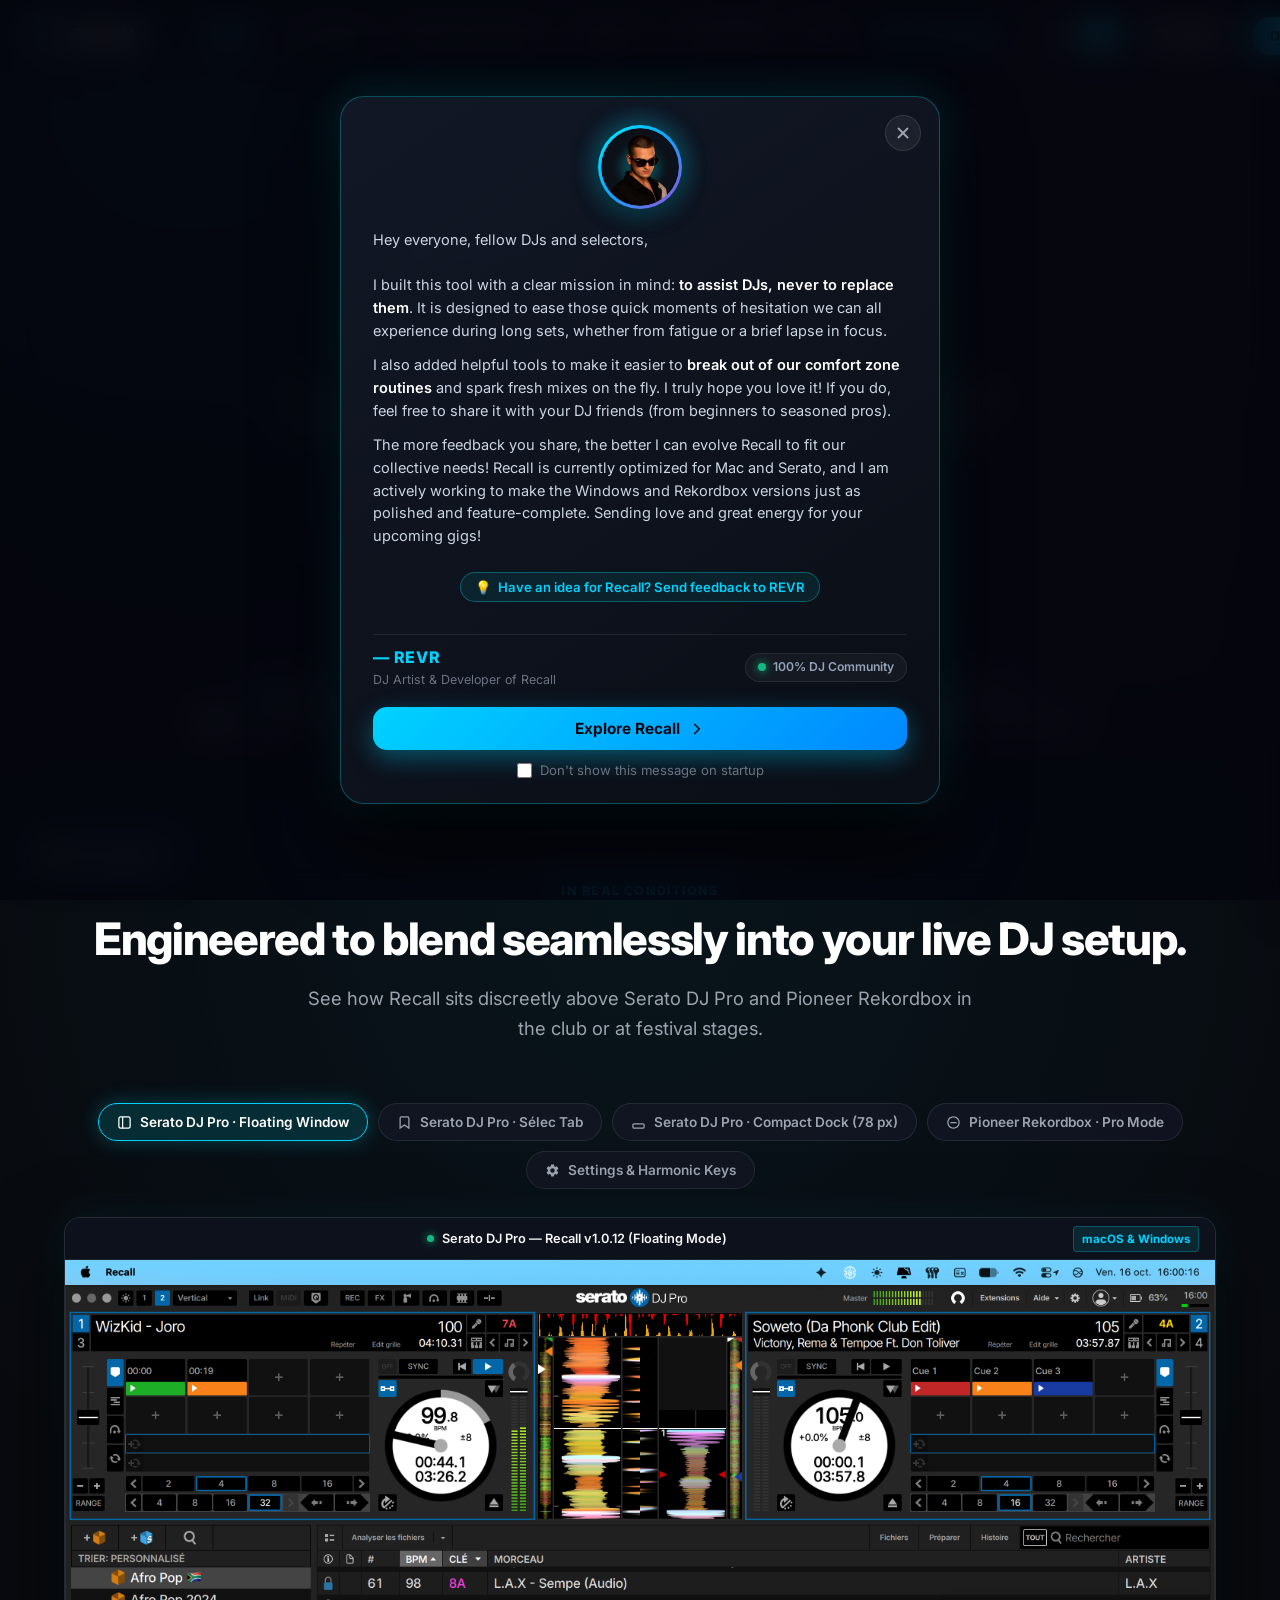
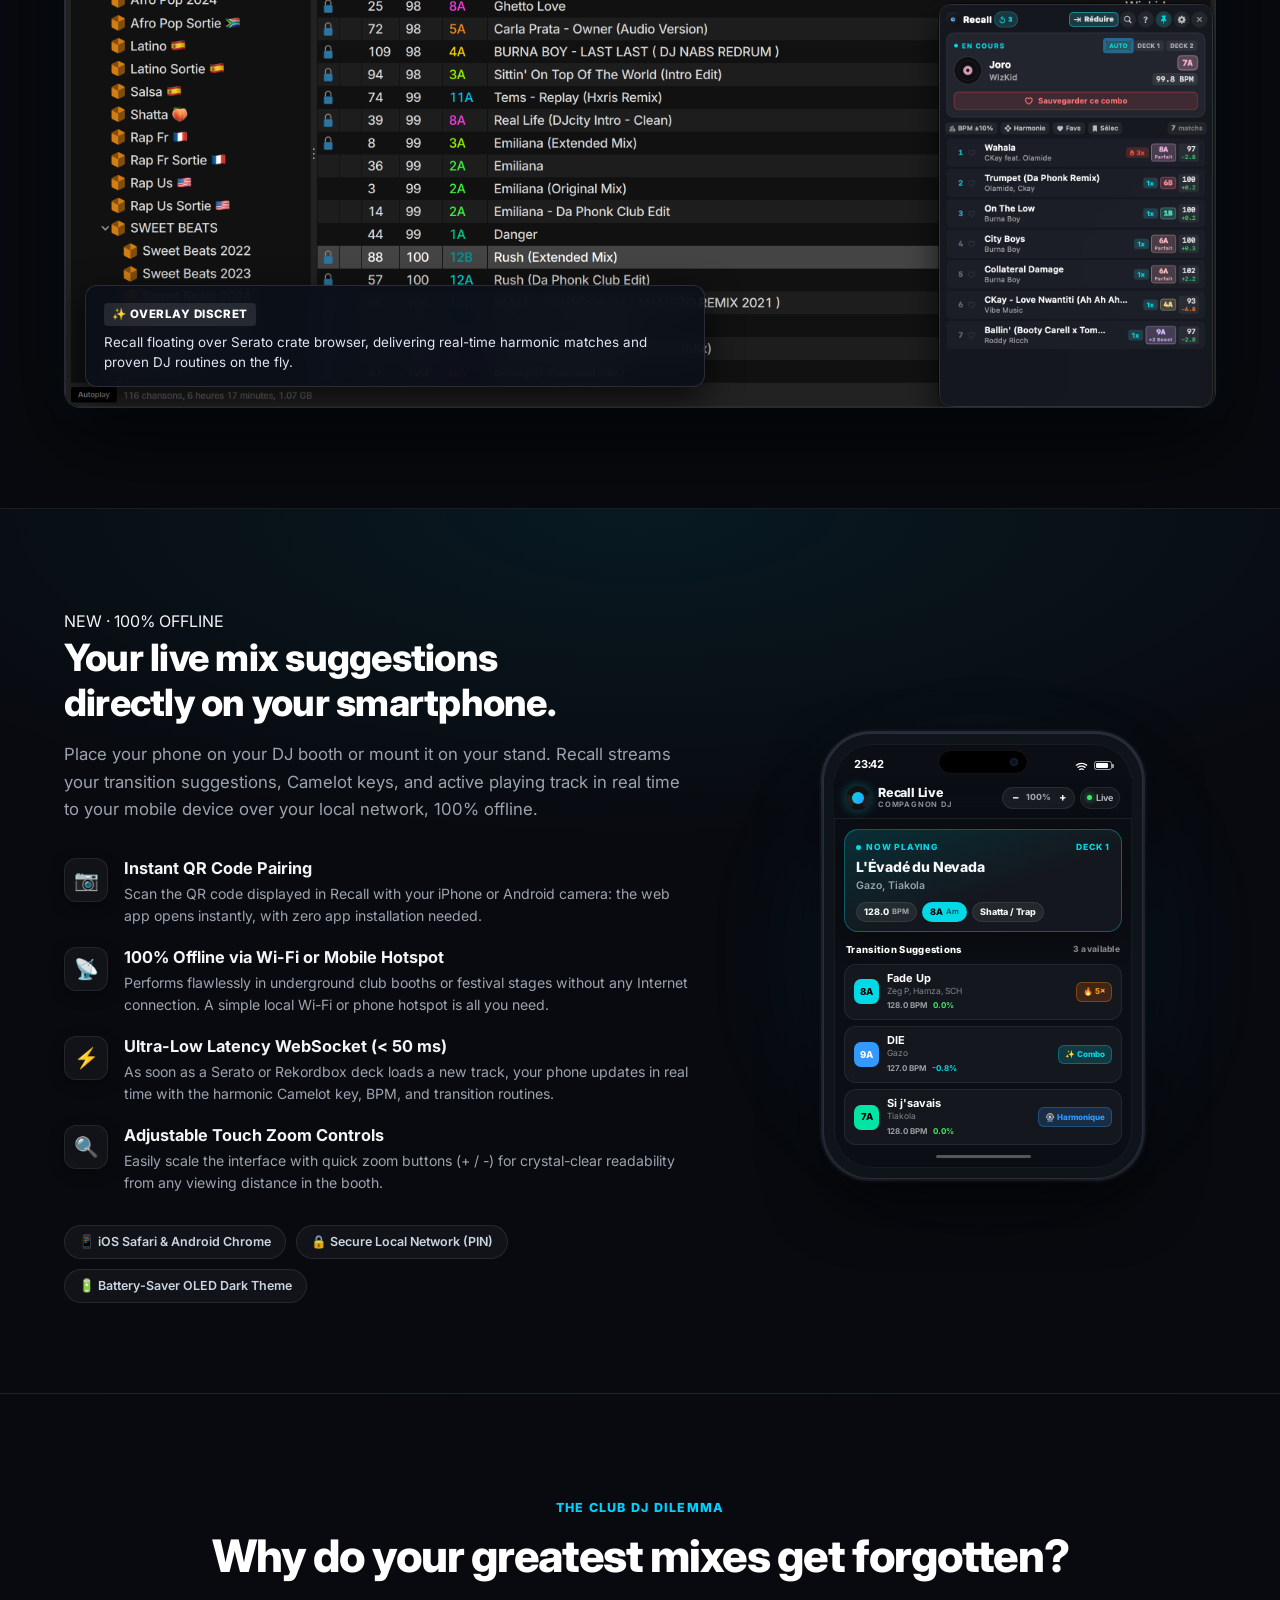
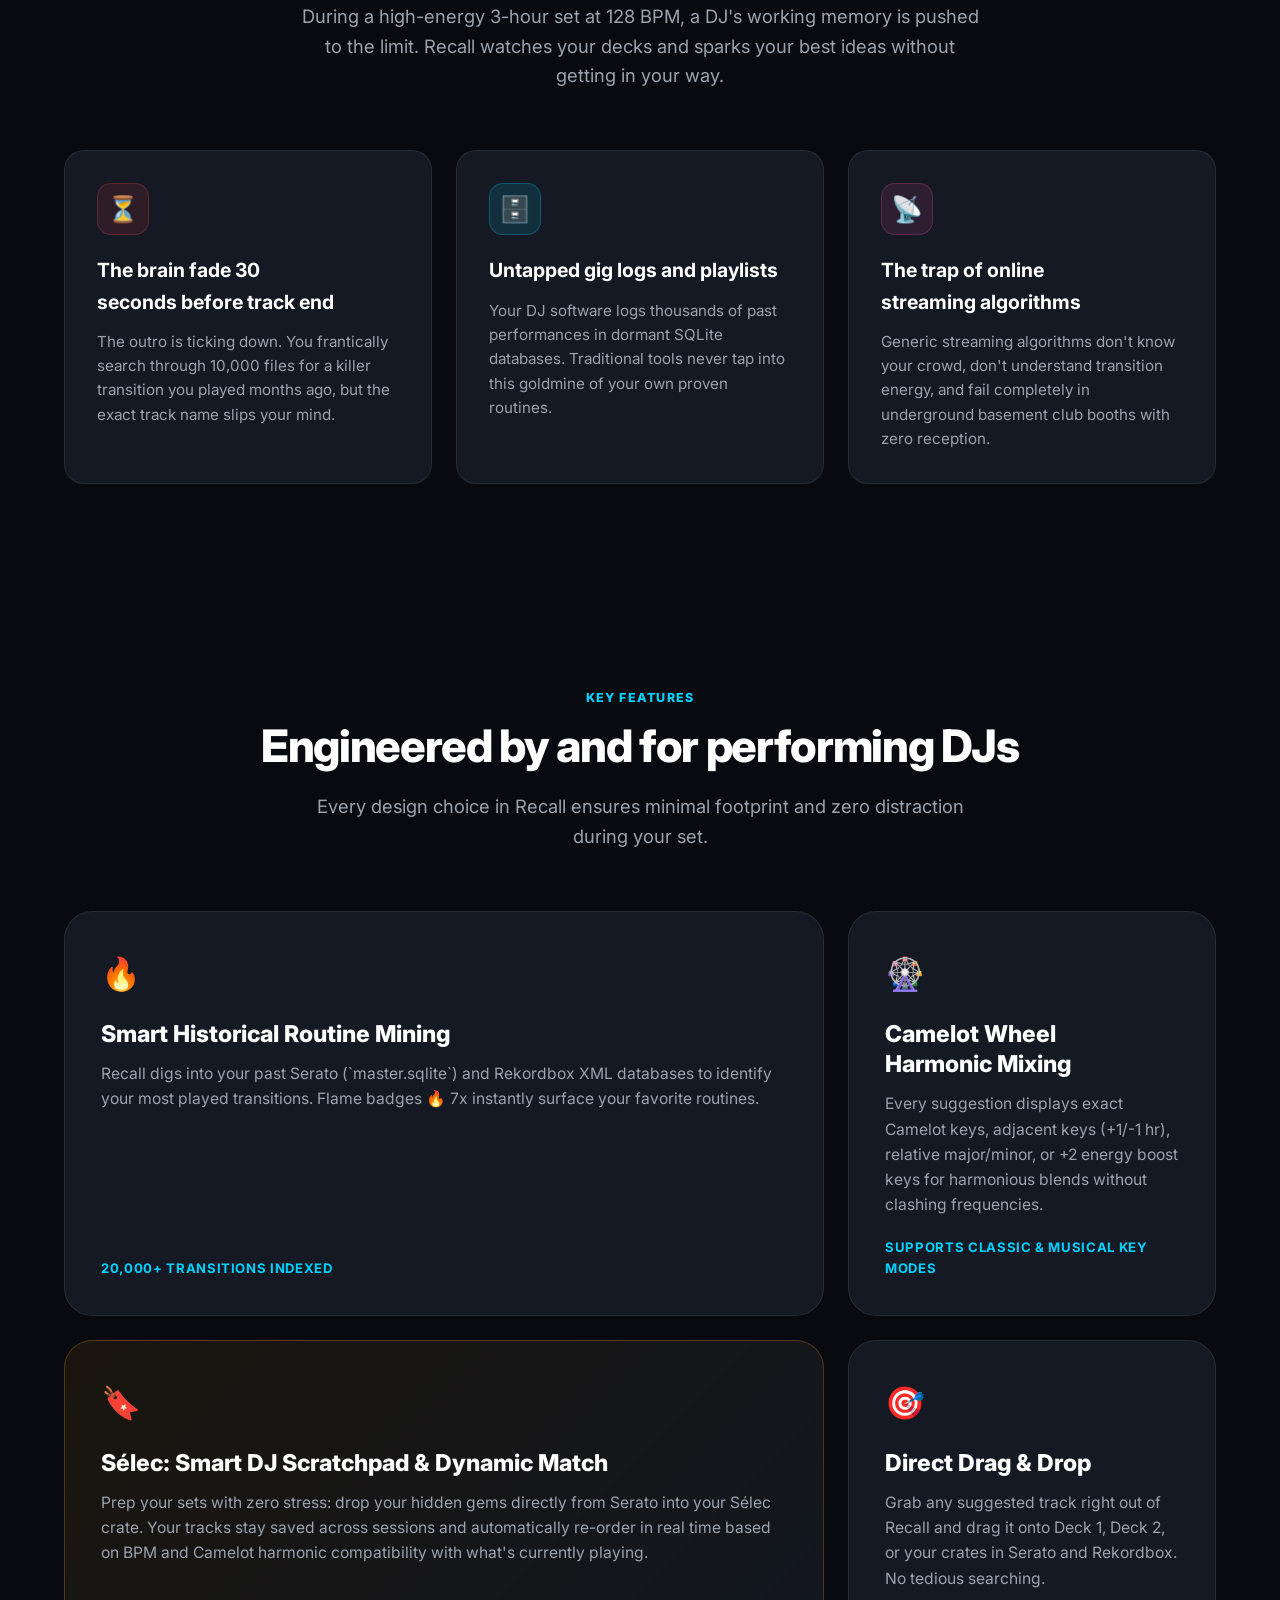
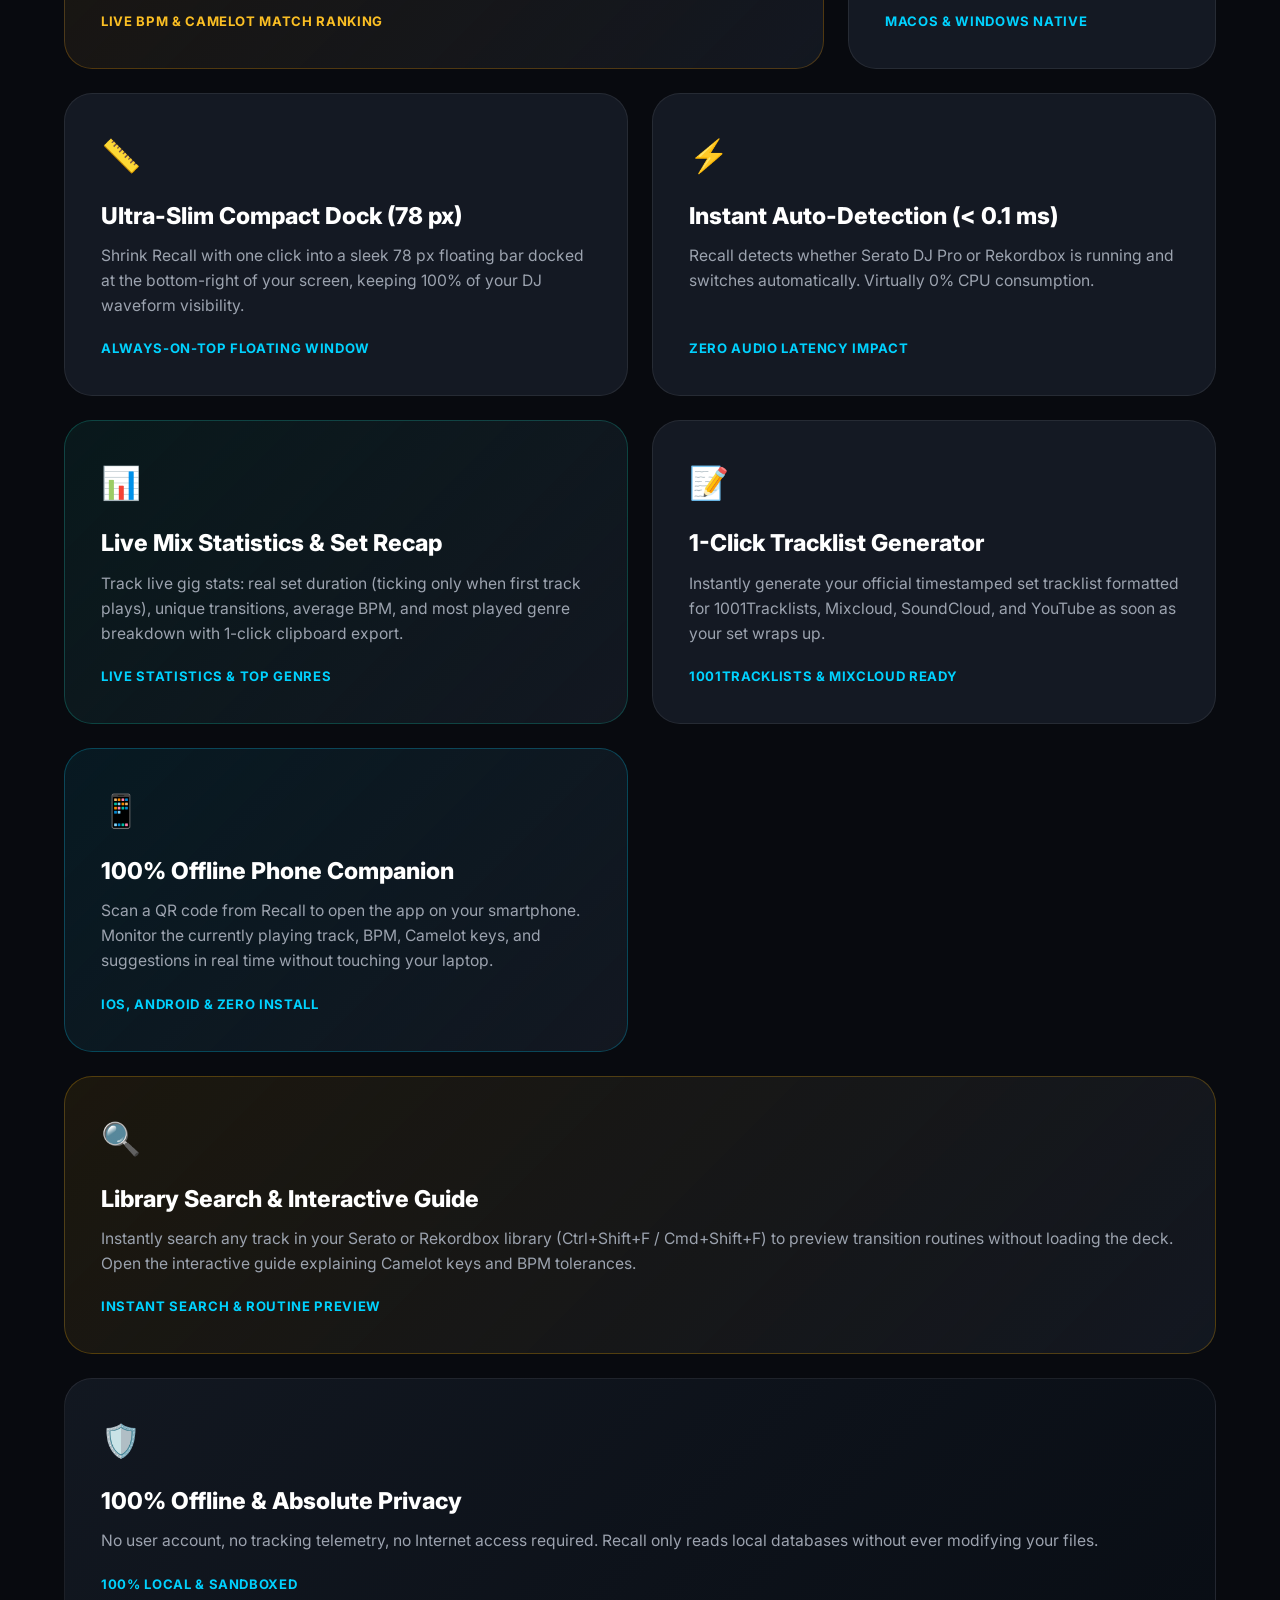
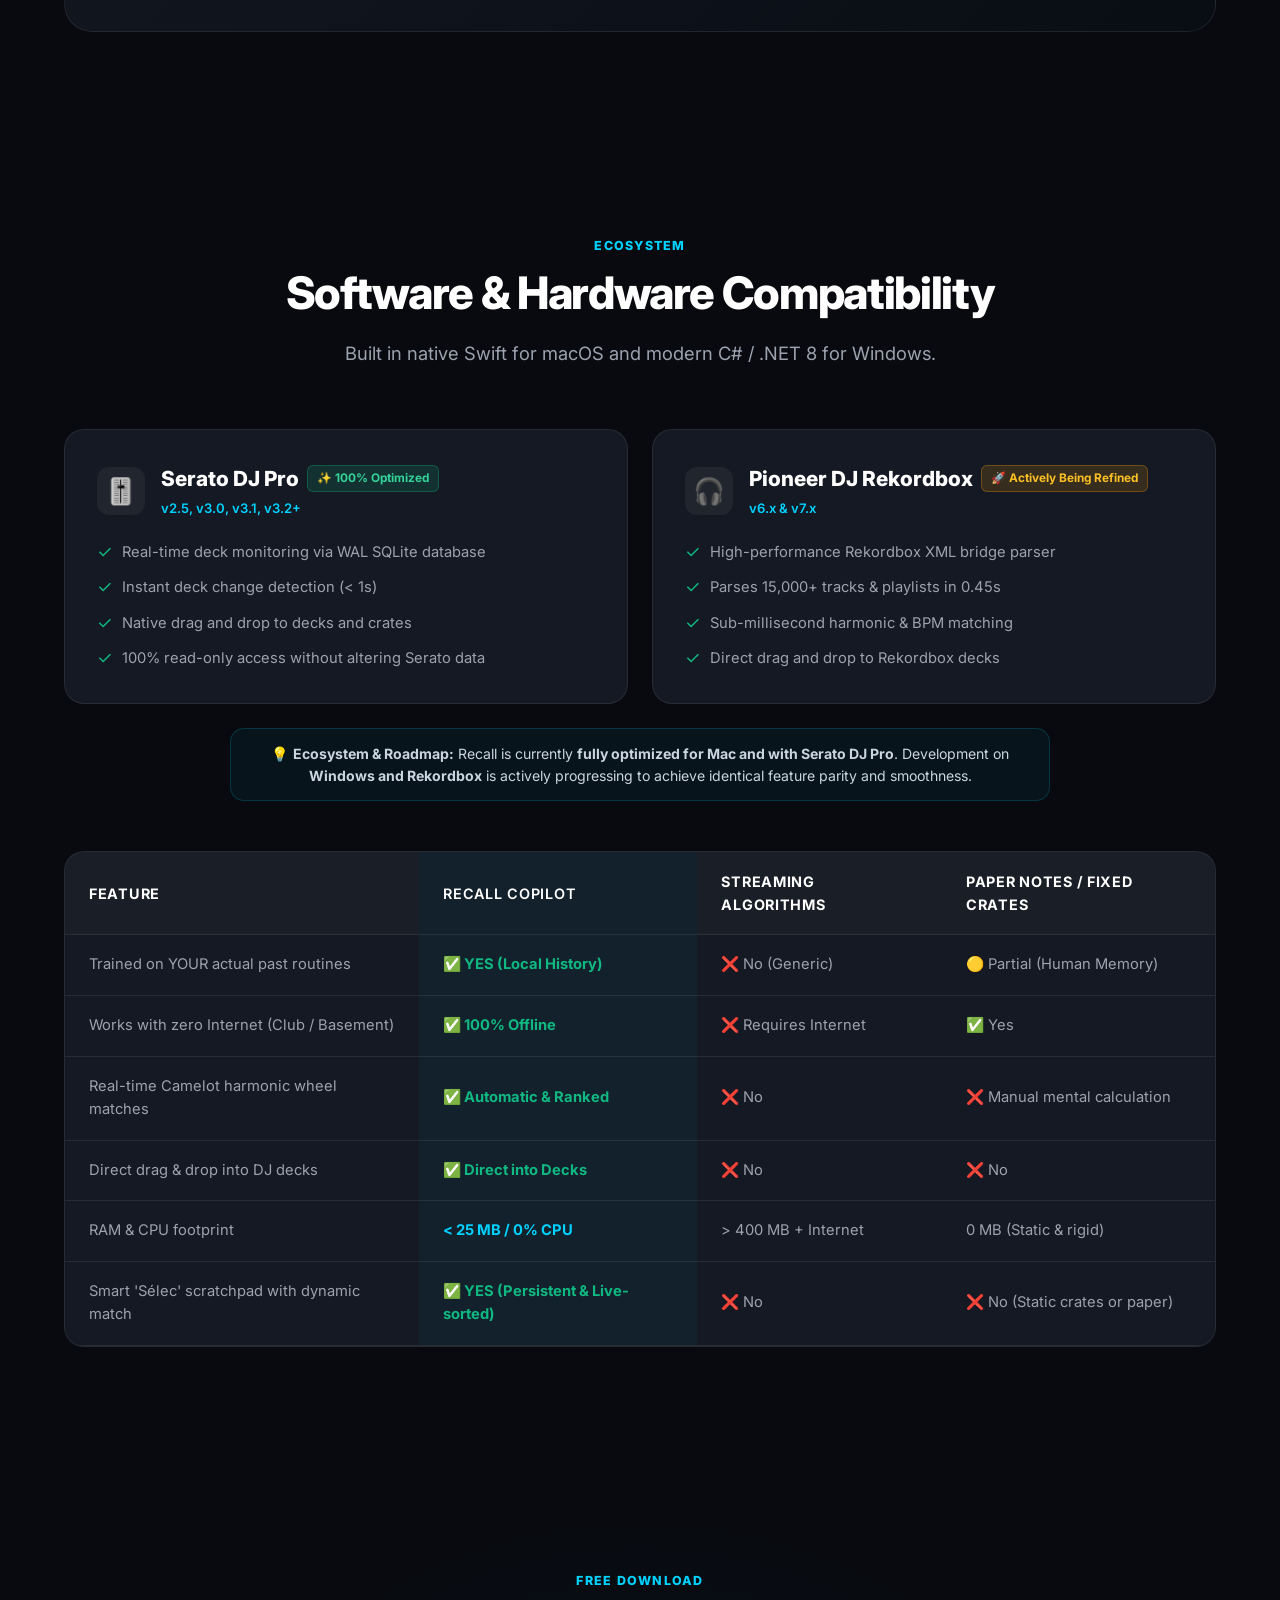
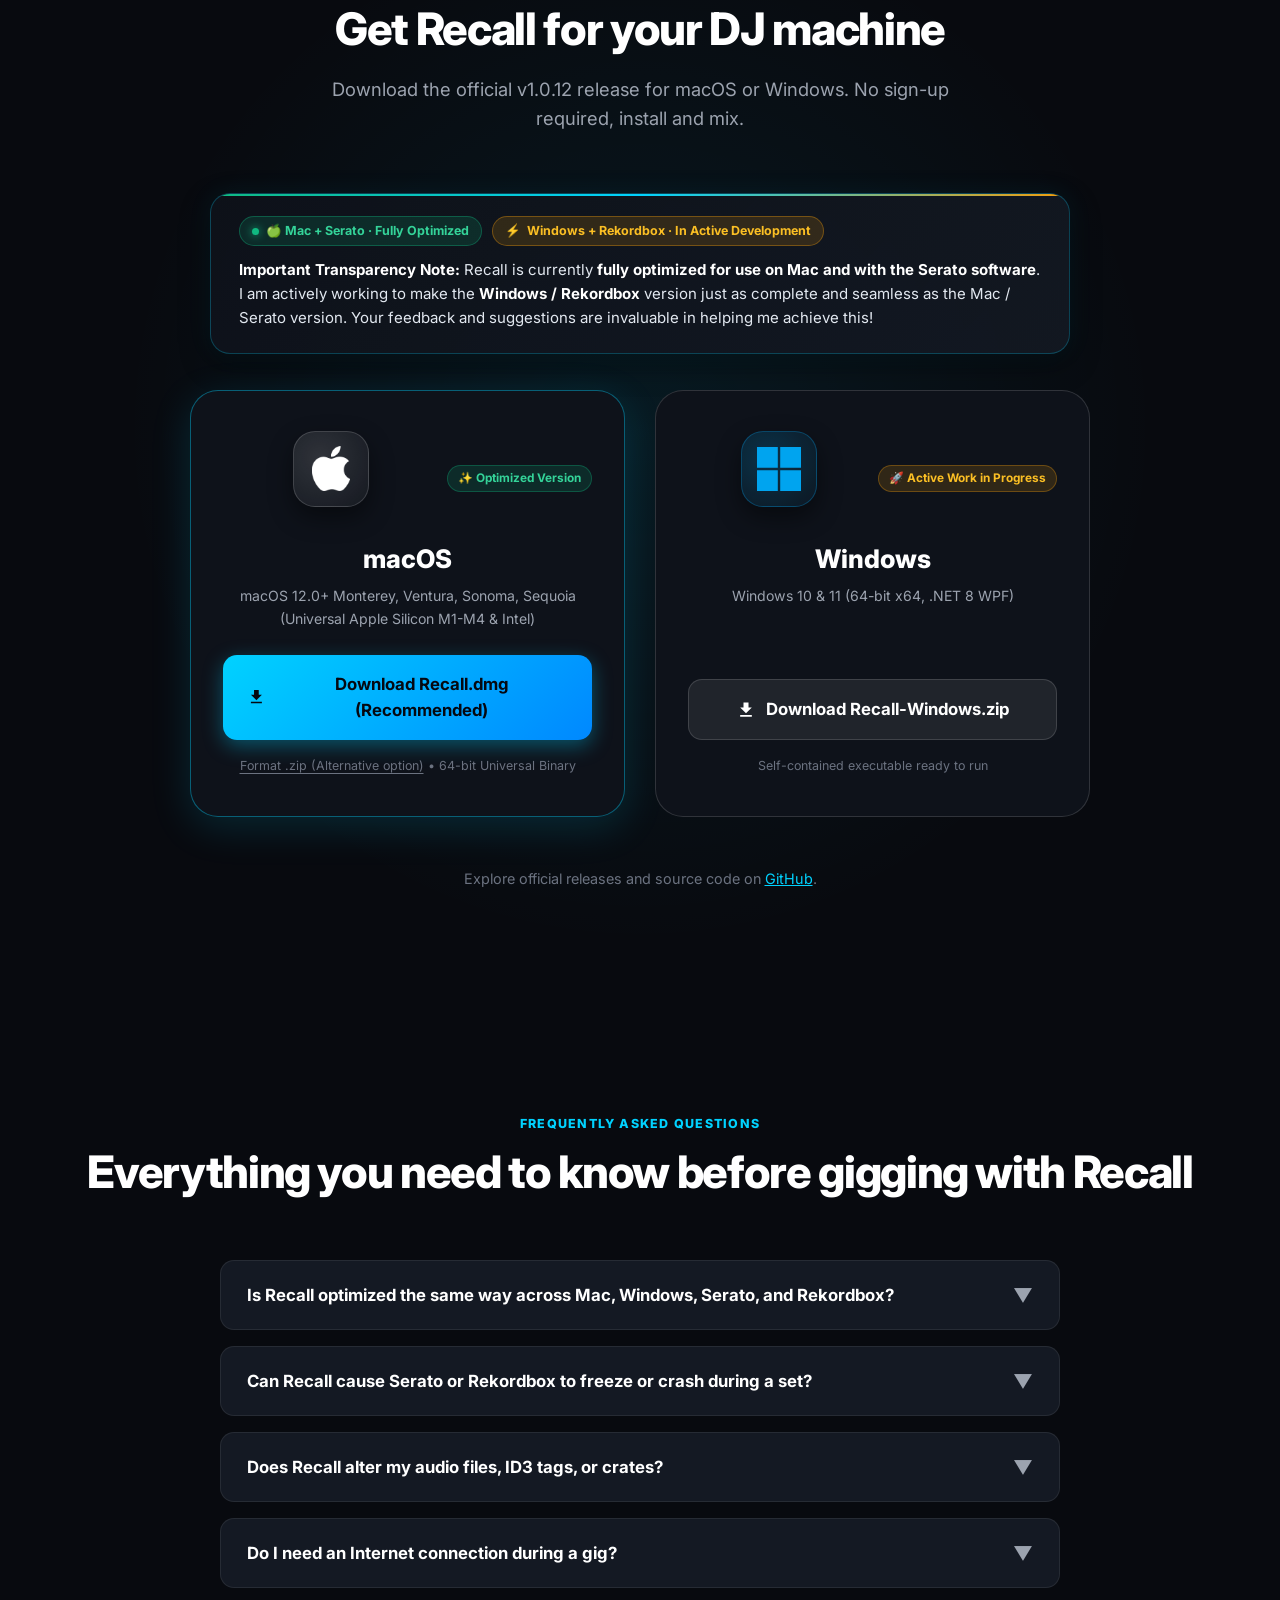
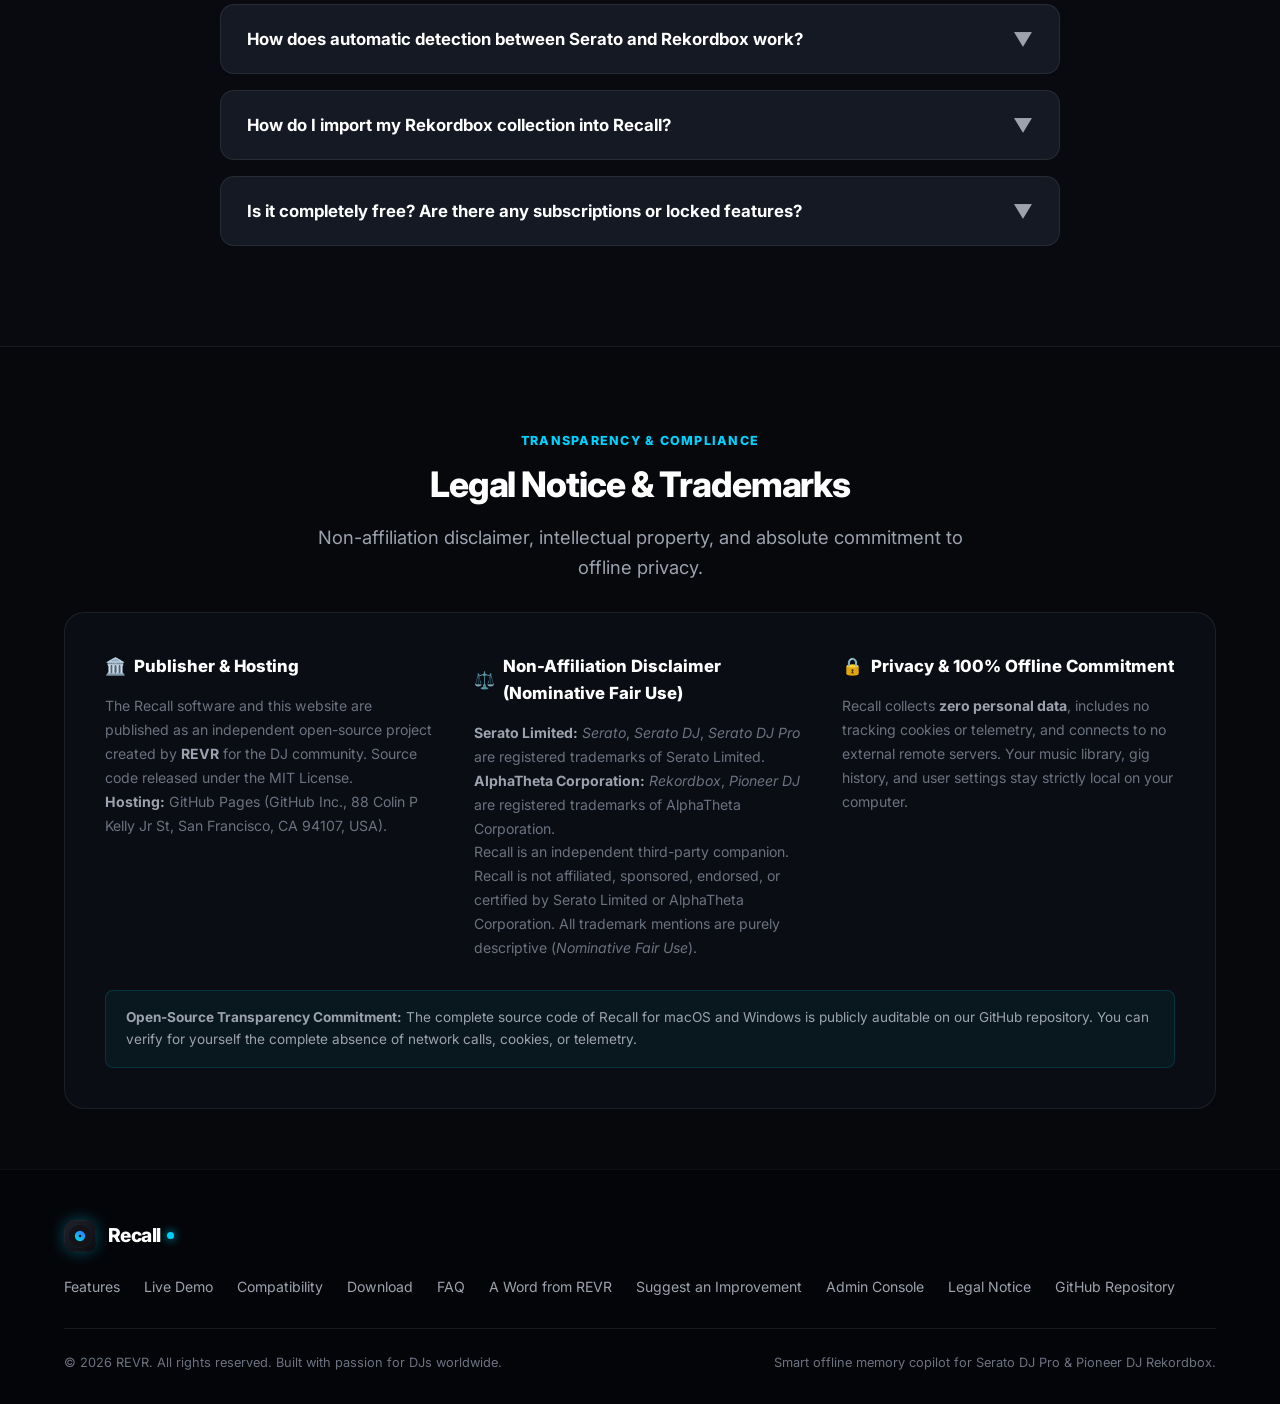
==== commit 75da1ddf: "chore(release): v1.0.12 — performance frise des styles, historique complet & compagnon mobile" ====
--- a/docs/index.html
+++ b/docs/index.html
@@ -70,11 +70,12 @@
           <img src="assets/images/app-icon.png" alt="Recall Logo" class="brand-icon">
         </div>
         <span class="brand-text">Recall <span class="brand-dot"></span></span>
-        <a href="admin/" class="brand-badge" style="text-decoration: none;" title="Console Admin (Accès réservé REVR)">v1.0.11</a>
+        <a href="admin/" class="brand-badge" style="text-decoration: none;" title="Console Admin (Accès réservé REVR)">v1.0.12</a>
       </a>
 
       <ul class="nav-links">
         <li><a href="#mockups" class="nav-link" data-i18n="nav-demo">Démonstration</a></li>
+        <li><a href="#phone-companion" class="nav-link" data-i18n="nav-companion"><span class="nav-companion-badge">📱</span> Compagnon Mobile</a></li>
         <li><a href="#features" class="nav-link" data-i18n="nav-features">Fonctionnalités</a></li>
         <li><a href="#compatibility" class="nav-link" data-i18n="nav-compatibility">Compatibilité</a></li>
         <li><a href="#faq" class="nav-link" data-i18n="nav-faq">FAQ</a></li>
@@ -98,7 +99,7 @@
 
         <!-- Download CTA -->
         <a href="#download" class="btn-nav-download" data-i18n="nav-cta-download">
-          Télécharger v1.0.11
+          Télécharger v1.0.12
         </a>
 
         <!-- Mobile Menu Toggle -->
@@ -132,7 +133,7 @@
 
       <div class="hero-actions-wrapper">
         <div class="hero-actions">
-          <a href="https://github.com/REVRmusic/recall/releases/download/v1.0.11/Recall.dmg" class="btn-primary smart-download-btn" id="hero-smart-btn" data-track-download="macOS" data-track-file="Recall.dmg" data-track-location="Hero Principal Auto-Detect">
+          <a href="https://github.com/REVRmusic/recall/releases/download/v1.0.12/Recall.dmg" class="btn-primary smart-download-btn" id="hero-smart-btn" data-track-download="macOS" data-track-file="Recall.dmg" data-track-location="Hero Principal Auto-Detect">
             <span id="hero-smart-icon-wrap">
               <img src="assets/images/apple-logo.png" alt="Apple" class="btn-apple-logo" id="hero-smart-icon">
             </span>
@@ -150,6 +151,11 @@
         <div class="hero-other-os" id="hero-other-os">
           <span data-i18n="hero-other-os-text">Également disponible pour </span>
           <a href="#download" class="hero-other-os-link" id="hero-other-os-link" data-i18n="hero-other-os-link">Windows (PC)</a>
+        </div>
+
+        <div class="hero-opt-note">
+          <span class="hero-opt-dot"></span>
+          <span data-i18n="hero-opt-note">Recall est actuellement optimisé pour <strong>Mac & Serato</strong> · Travail actif en cours pour rendre <strong>Windows & Rekordbox</strong> aussi complets</span>
         </div>
       </div>
 
@@ -281,188 +287,183 @@
   </section>
 
   <!-- ========================================================================
-       Section: Compagnon Téléphone (iPhone mockup — ratio 393×852)
+       Section: Compagnon Téléphone (Mobile Companion)
        ======================================================================== -->
   <section id="phone-companion" class="section phone-companion-section">
-    <div class="container phone-companion-layout">
-      <div class="phone-companion-copy">
-        <span class="section-tag" data-i18n="phone-tag">NOUVEAU · COMPAGNON TÉLÉPHONE</span>
-        <h2 class="section-title phone-companion-title" data-i18n="phone-title">Vos suggestions de mix en direct sur votre smartphone.</h2>
-
-        <ul class="phone-feature-list">
-          <li class="phone-feature-item">
-            <span class="phone-feature-icon" aria-hidden="true">
-              <svg width="20" height="20" viewBox="0 0 24 24" fill="none" stroke="currentColor" stroke-width="2"><rect x="3" y="3" width="7" height="7" rx="1"/><rect x="14" y="3" width="7" height="7" rx="1"/><rect x="3" y="14" width="7" height="7" rx="1"/><path d="M14 14h3v3h-3zM20 14v6M14 20h3"/></svg>
-            </span>
-            <div>
-              <strong data-i18n="phone-f1-title">Connexion instantanée par QR Code</strong>
-              <p data-i18n="phone-f1-desc">Scannez le QR affiché sur votre Mac — aucune installation d'app.</p>
-            </div>
-          </li>
-          <li class="phone-feature-item">
-            <span class="phone-feature-icon" aria-hidden="true">
-              <svg width="20" height="20" viewBox="0 0 24 24" fill="none" stroke="currentColor" stroke-width="2"><path d="M5 12.55a11 11 0 0 1 14.08 0"/><path d="M1.42 9a16 16 0 0 1 21.16 0"/><path d="M8.53 16.11a6 6 0 0 1 6.95 0"/><circle cx="12" cy="20" r="1" fill="currentColor"/></svg>
-            </span>
-            <div>
-              <strong data-i18n="phone-f2-title">100 % Hors-ligne en Wi-Fi ou Partage de Connexion</strong>
-              <p data-i18n="phone-f2-desc">Restez local : club, festival, cave — zéro Internet requis.</p>
-            </div>
-          </li>
-          <li class="phone-feature-item">
-            <span class="phone-feature-icon" aria-hidden="true">
-              <svg width="20" height="20" viewBox="0 0 24 24" fill="none" stroke="currentColor" stroke-width="2"><path d="M13 2 3 14h9l-1 8 10-12h-9l1-8z"/></svg>
-            </span>
-            <div>
-              <strong data-i18n="phone-f3-title">Flux temps réel (&lt; 50 ms)</strong>
-              <p data-i18n="phone-f3-desc">Le titre en cours et les suggestions suivent votre deck instantanément.</p>
-            </div>
-          </li>
-          <li class="phone-feature-item">
-            <span class="phone-feature-icon" aria-hidden="true">
-              <svg width="20" height="20" viewBox="0 0 24 24" fill="none" stroke="currentColor" stroke-width="2"><circle cx="11" cy="11" r="7"/><path d="M21 21l-4.3-4.3"/><path d="M8 11h6M11 8v6"/></svg>
-            </span>
-            <div>
-              <strong data-i18n="phone-f4-title">Niveau de zoom tactile ajustable</strong>
-              <p data-i18n="phone-f4-desc">Agrandissez l'UI depuis le booth selon la distance et la luminosité.</p>
-            </div>
-          </li>
-        </ul>
-
-        <div class="phone-companion-badges">
-          <span class="phone-badge" data-i18n="phone-badge-browsers">iOS Safari &amp; Android Chrome</span>
-          <span class="phone-badge" data-i18n="phone-badge-pin">Réseau Local Sécurisé (PIN)</span>
-        </div>
-      </div>
-
-      <div class="phone-companion-visual" aria-hidden="false">
-        <!-- Cadre iPhone : ratio 393×852 — UI fidèle à Recall Live (sans versions remix) -->
-        <div class="iphone-frame" role="img" aria-label="Aperçu Recall Live sur iPhone">
-          <div class="iphone-bezel">
-            <div class="iphone-dynamic-island"></div>
-            <div class="iphone-screen">
-              <!-- Dessiné en 393 px (largeur réelle iPhone), puis réduit d'un bloc : rien ne se chevauche -->
-              <div class="iphone-canvas">
-                <div class="iphone-status-bar">
-                  <span>04:40</span>
-                  <span class="iphone-status-icons">
-                    <svg width="17" height="12" viewBox="0 0 17 12" fill="currentColor" aria-hidden="true"><rect x="0" y="7" width="3" height="5" rx="0.6"/><rect x="4.5" y="4.5" width="3" height="7.5" rx="0.6"/><rect x="9" y="2" width="3" height="10" rx="0.6"/><rect x="13.5" y="0" width="3" height="12" rx="0.6"/></svg>
-                    <svg width="16" height="12" viewBox="0 0 16 12" fill="currentColor" aria-hidden="true"><path d="M8 2.2c2.2 0 4.2.9 5.6 2.3l-1.3 1.3A6 6 0 0 0 8 4.2a6 6 0 0 0-4.3 1.6L2.4 4.5A8 8 0 0 1 8 2.2Zm0 3.2c1.2 0 2.3.5 3.1 1.3L9.8 8A2.4 2.4 0 0 0 8 7.2c-.7 0-1.3.3-1.8.8L4.9 6.7A4.4 4.4 0 0 1 8 5.4ZM8 9.2a1.1 1.1 0 1 1 0 2.2 1.1 1.1 0 0 1 0-2.2Z"/></svg>
-                    <span class="iphone-battery" aria-hidden="true"><span></span></span>
-                    <span class="iphone-battery-pct">62</span>
-                  </span>
+    <div class="container">
+      <div class="phone-companion-grid">
+        <!-- Left: Text & Features -->
+        <div class="phone-companion-content">
+          <div class="section-tag-pill cyan">
+            <span class="pulse-dot"></span>
+            <span data-i18n="companion-tag">NOUVEAU · COMPAGNON TÉLÉPHONE</span>
+          </div>
+
+          <h2 class="section-title companion-title" data-i18n="companion-title">
+            Vos suggestions de mix en direct sur votre smartphone.
+          </h2>
+
+          <p class="section-subtitle companion-subtitle" data-i18n="companion-desc">
+            Posez votre téléphone sur votre régie DJ ou fixez-le sur votre stand. Recall diffuse vos suggestions d'enchaînements, vos clés Camelot et le morceau en cours en temps réel sur votre mobile via votre réseau local, 100% hors-ligne.
+          </p>
+
+          <div class="companion-feature-list">
+            <div class="companion-feature-item">
+              <div class="companion-feature-icon">📷</div>
+              <div class="companion-feature-body">
+                <h4 data-i18n="companion-feat-1-title">Connexion instantanée par QR Code</h4>
+                <p data-i18n="companion-feat-1-desc">Scannez le QR Code affiché dans Recall avec l'appareil photo de votre iPhone ou Android : la web app s'ouvre immédiatement, sans rien installer sur votre smartphone.</p>
+              </div>
+            </div>
+
+            <div class="companion-feature-item">
+              <div class="companion-feature-icon">📡</div>
+              <div class="companion-feature-body">
+                <h4 data-i18n="companion-feat-2-title">100 % Hors-ligne en Wi-Fi ou Partage de Connexion</h4>
+                <p data-i18n="companion-feat-2-desc">Fonctionne en club, festival ou sous-sol sans aucun accès à Internet. Un simple réseau Wi-Fi local ou le partage de connexion de votre smartphone suffit.</p>
+              </div>
+            </div>
+
+            <div class="companion-feature-item">
+              <div class="companion-feature-icon">⚡</div>
+              <div class="companion-feature-body">
+                <h4 data-i18n="companion-feat-3-title">Flux WebSocket temps réel (&lt; 50 ms)</h4>
+                <p data-i18n="companion-feat-3-desc">Dès qu'une platine Serato ou Rekordbox change de morceau, votre smartphone s'actualise instantanément avec la clé Camelot, le BPM et vos meilleures transitions.</p>
+              </div>
+            </div>
+
+            <div class="companion-feature-item">
+              <div class="companion-feature-icon">🔍</div>
+              <div class="companion-feature-body">
+                <h4 data-i18n="companion-feat-4-title">Niveau de zoom tactile ajustable</h4>
+                <p data-i18n="companion-feat-4-desc">Ajustez la taille d'affichage d'un geste grâce aux boutons de zoom (+ / -) pour une lisibilité parfaite quelle que soit la distance de votre téléphone en cabine.</p>
+              </div>
+            </div>
+          </div>
+
+          <div class="companion-badges">
+            <span class="companion-badge-pill" data-i18n="companion-badge-pwa">📱 iOS Safari &amp; Android Chrome</span>
+            <span class="companion-badge-pill" data-i18n="companion-badge-pin">🔒 Réseau Local Sécurisé (PIN)</span>
+            <span class="companion-badge-pill" data-i18n="companion-badge-oled">🔋 Thème Sombre OLED Éco-Batterie</span>
+          </div>
+        </div>
+
+        <!-- Right: Smartphone Mockup -->
+        <div class="phone-companion-visual">
+          <div class="phone-mockup-wrapper">
+            <div class="phone-ambient-glow"></div>
+            
+            <!-- Smartphone Device Frame -->
+            <div class="phone-device-frame">
+              <div class="phone-notch">
+                <span class="dynamic-island-lens"></span>
+              </div>
+              
+              <div class="phone-screen">
+                <!-- Status Bar -->
+                <div class="phone-status-bar">
+                  <span class="status-time">23:42</span>
+                  <div class="status-icons">
+                    <svg width="13" height="10" viewBox="0 0 14 11" fill="currentColor"><path d="M7 3a9.96 9.96 0 0 0-6.13 2.12.75.75 0 0 0 .96 1.15A8.47 8.47 0 0 1 7 4.5c1.9 0 3.65.63 5.07 1.72a.75.75 0 1 0 .96-1.15A9.96 9.96 0 0 0 7 3zm0 3a6.97 6.97 0 0 0-4.24 1.45.75.75 0 1 0 .96 1.15A5.48 5.48 0 0 1 7 7.5c1.29 0 2.47.44 3.4 1.18a.75.75 0 0 0 .96-1.15A6.97 6.97 0 0 0 7 6zm0 3c-.93 0-1.78.36-2.42.95a.75.75 0 1 0 1.02 1.1A1.98 1.98 0 0 1 7 10.5c.53 0 1.01.2 1.38.54a.75.75 0 1 0 1.04-1.09A3.48 3.48 0 0 0 7 9z"/></svg>
+                    <div class="battery-icon"><div class="battery-level"></div></div>
+                  </div>
                 </div>
 
-                <header class="iphone-app-header">
-                  <div class="iphone-app-brand">
-                    <span class="iphone-app-logo"></span>
-                    <div>
-                      <div class="iphone-app-name">Recall</div>
-                      <div class="iphone-app-sub">Live Companion</div>
+                <!-- Web App Header -->
+                <div class="p-header">
+                  <div class="p-logo"></div>
+                  <div class="p-brand">
+                    Recall Live
+                    <small>Compagnon DJ</small>
+                  </div>
+                  <div class="p-header-actions">
+                    <div class="p-zoom-ctrl">
+                      <span class="p-zoom-btn">−</span>
+                      <span class="p-zoom-lvl">100%</span>
+                      <span class="p-zoom-btn">+</span>
+                    </div>
+                    <div class="p-conn">
+                      <span class="p-dot on"></span>
+                      <span data-i18n="mockup-phone-live">En direct</span>
                     </div>
                   </div>
-                  <div class="iphone-header-actions">
-                    <div class="iphone-zoom" title="Zoom"><span>−</span><span>100%</span><span>+</span></div>
-                    <div class="iphone-conn"><span class="iphone-conn-dot"></span><span data-i18n="phone-mock-live">En direct</span></div>
+                </div>
+
+                <!-- Active Track Card -->
+                <div class="p-now">
+                  <div class="p-now-top">
+                    <span class="p-now-label"><span class="p-pulse"></span> <span data-i18n="mockup-phone-now-label">Sur le deck</span></span>
+                    <span class="p-deck" data-i18n="mockup-phone-deck">Deck 1</span>
                   </div>
-                </header>
-
-                <section class="iphone-now">
-                  <div class="iphone-now-top">
-                    <div class="iphone-now-label"><span class="iphone-pulse"></span><span data-i18n="phone-mock-now">En cours</span></div>
-                    <div class="iphone-deck">Serato</div>
+                  <div class="p-now-title">L'Évadé du Nevada</div>
+                  <div class="p-now-artist">Gazo, Tiakola</div>
+                  <div class="p-now-meta">
+                    <span class="p-pill p-pill-bpm">128.0 <span class="u">BPM</span></span>
+                    <span class="p-pill p-pill-key key-8a">8A <span class="u">Am</span></span>
+                    <span class="p-pill p-pill-genre">Shatta / Trap</span>
                   </div>
-                  <div class="iphone-now-title">I Follow Rivers</div>
-                  <div class="iphone-now-artist">Lykke Li</div>
-                  <div class="iphone-now-meta">
-                    <span class="iphone-key" style="background:#F8B5CD">7A</span>
-                    <span class="iphone-pill">122 <small>BPM</small></span>
-                    <span class="iphone-pill">A Definir</span>
-                    <span class="iphone-pill">18 <small data-i18n="phone-mock-played">JOUÉS</small></span>
+                </div>
+
+                <!-- Suggestions Section -->
+                <div class="p-suggestions-header">
+                  <span class="p-sug-title" data-i18n="mockup-phone-sug-title">Suggestions d'enchaînements</span>
+                  <span class="p-sug-count" data-i18n="mockup-phone-sug-count">3 disponibles</span>
+                </div>
+
+                <div class="p-suggestions-list">
+                  <!-- Suggestion 1 -->
+                  <div class="p-sug-card">
+                    <div class="p-sug-left">
+                      <span class="p-key-pill key-8a">8A</span>
+                      <div class="p-track-info">
+                        <div class="p-track-title">Fade Up</div>
+                        <div class="p-track-artist">Zeg P, Hamza, SCH</div>
+                        <div class="p-track-meta">
+                          <span class="p-bpm-val">128.0 BPM</span>
+                          <span class="p-bpm-diff diff-match">0.0%</span>
+                        </div>
+                      </div>
+                    </div>
+                    <div class="p-sug-badge flame">🔥 5×</div>
                   </div>
-                </section>
-
-                <div class="iphone-list-bar">
-                  <span data-i18n="phone-mock-list">Suggestions</span>
-                  <span class="iphone-count">50</span>
+
+                  <!-- Suggestion 2 -->
+                  <div class="p-sug-card">
+                    <div class="p-sug-left">
+                      <span class="p-key-pill key-9a">9A</span>
+                      <div class="p-track-info">
+                        <div class="p-track-title">DIE</div>
+                        <div class="p-track-artist">Gazo</div>
+                        <div class="p-track-meta">
+                          <span class="p-bpm-val">127.0 BPM</span>
+                          <span class="p-bpm-diff diff-close">-0.8%</span>
+                        </div>
+                      </div>
+                    </div>
+                    <div class="p-sug-badge match">✨ Combo</div>
+                  </div>
+
+                  <!-- Suggestion 3 -->
+                  <div class="p-sug-card">
+                    <div class="p-sug-left">
+                      <span class="p-key-pill key-7a">7A</span>
+                      <div class="p-track-info">
+                        <div class="p-track-title">Si j'savais</div>
+                        <div class="p-track-artist">Tiakola</div>
+                        <div class="p-track-meta">
+                          <span class="p-bpm-val">128.0 BPM</span>
+                          <span class="p-bpm-diff diff-match">0.0%</span>
+                        </div>
+                      </div>
+                    </div>
+                    <div class="p-sug-badge harmonic">🎡 Harmonique</div>
+                  </div>
                 </div>
 
-                <div class="iphone-tracks">
-                  <article class="iphone-track iphone-track-top">
-                    <span class="iphone-track-idx">1</span>
-                    <div class="iphone-track-info">
-                      <div class="iphone-track-title">Uptown funk</div>
-                      <div class="iphone-track-artist">Bruno Mars</div>
-                      <div class="iphone-badges"><span class="iphone-b iphone-b-direct">🔥 3×</span><span class="iphone-b iphone-b-rel">=</span></div>
-                    </div>
-                    <div class="iphone-track-right">
-                      <span class="iphone-key" style="background:#F8B5CD">7A</span>
-                      <div class="iphone-bpm">130 <small>BPM</small> <span class="up">+8</span></div>
-                    </div>
-                  </article>
-                  <article class="iphone-track">
-                    <span class="iphone-track-idx">2</span>
-                    <div class="iphone-track-info">
-                      <div class="iphone-track-title">La Bamba</div>
-                      <div class="iphone-track-artist">Los Lobos</div>
-                      <div class="iphone-badges"><span class="iphone-b iphone-b-routine">🔁 Routine 2×</span><span class="iphone-b iphone-b-rel">Rel</span></div>
-                    </div>
-                    <div class="iphone-track-right">
-                      <span class="iphone-key" style="background:#F580B4">7B</span>
-                      <div class="iphone-bpm">150 <small>BPM</small> <span class="up">+28</span></div>
-                    </div>
-                  </article>
-                  <article class="iphone-track">
-                    <span class="iphone-track-idx">3</span>
-                    <div class="iphone-track-info">
-                      <div class="iphone-track-title">One More Time</div>
-                      <div class="iphone-track-artist">Daft Punk</div>
-                      <div class="iphone-badges"><span class="iphone-b iphone-b-routine">🔁 Routine 2×</span></div>
-                    </div>
-                    <div class="iphone-track-right">
-                      <span class="iphone-key" style="background:#CD8DFF">9B</span>
-                      <div class="iphone-bpm">122.9 <small>BPM</small> <span class="up">+0.9</span></div>
-                    </div>
-                  </article>
-                  <article class="iphone-track">
-                    <span class="iphone-track-idx">4</span>
-                    <div class="iphone-track-info">
-                      <div class="iphone-track-title">This Girl</div>
-                      <div class="iphone-track-artist">Kungs vs Cookin' on 3 Burners</div>
-                      <div class="iphone-badges"><span class="iphone-b iphone-b-direct">🔥 2×</span></div>
-                    </div>
-                    <div class="iphone-track-right">
-                      <span class="iphone-key" style="background:#F9C7AD">5A</span>
-                      <div class="iphone-bpm">122 <small>BPM</small></div>
-                    </div>
-                  </article>
-                  <article class="iphone-track">
-                    <span class="iphone-track-idx">5</span>
-                    <div class="iphone-track-info">
-                      <div class="iphone-track-title">Meet the Halfway</div>
-                      <div class="iphone-track-artist">The Black Eyed Peas</div>
-                      <div class="iphone-badges"><span class="iphone-b iphone-b-direct">🔥 1×</span></div>
-                    </div>
-                    <div class="iphone-track-right">
-                      <span class="iphone-key" style="background:#9BE7FB">11A</span>
-                      <div class="iphone-bpm">130 <small>BPM</small> <span class="up">+8</span></div>
-                    </div>
-                  </article>
-                  <article class="iphone-track">
-                    <span class="iphone-track-idx">6</span>
-                    <div class="iphone-track-info">
-                      <div class="iphone-track-title">We Found Love</div>
-                      <div class="iphone-track-artist">Rihanna</div>
-                      <div class="iphone-badges"><span class="iphone-b iphone-b-direct">🔥 1×</span></div>
-                    </div>
-                    <div class="iphone-track-right">
-                      <span class="iphone-key" style="background:#8BF3B3">2A</span>
-                      <div class="iphone-bpm">128 <small>BPM</small> <span class="up">+6</span></div>
-                    </div>
-                  </article>
-                </div>
+                <!-- Bottom Home Bar -->
+                <div class="phone-home-bar"></div>
               </div>
             </div>
-            <div class="iphone-home-indicator"></div>
           </div>
         </div>
       </div>
@@ -519,6 +520,9 @@
       <div class="section-header-center">
         <span class="section-tag" data-i18n="features-tag">Fonctionnalités Clés</span>
         <h2 class="section-title" data-i18n="features-title">Conçu par et pour les DJs exigeants</h2>
+        <p class="section-subtitle" data-i18n="features-subtitle">
+          Chaque détail de Recall a été pensé pour s'intégrer discrètement dans votre workflow sans jamais accaparer votre écran.
+        </p>
       </div>
 
       <div class="bento-grid">
@@ -547,7 +551,7 @@
         </div>
 
         <!-- Feature NEW: Sélec Scratchpad (Col 8) -->
-        <div class="bento-card col-8">
+        <div class="bento-card col-8" style="background: linear-gradient(135deg, rgba(245, 158, 11, 0.08), rgba(20, 25, 35, 0.9)); border-color: rgba(245, 158, 11, 0.25);">
           <div>
             <span class="bento-icon">🔖</span>
             <h3 class="bento-title" data-i18n="f-selec-title">Sélec : Votre Scratchpad DJ & Match Dynamique</h3>
@@ -555,7 +559,7 @@
               Préparez vos sets sans stress : glissez vos pépites depuis Serato directement dans votre Sélec. Vos morceaux restent mémorisés d'une session à l'autre et se réordonnent automatiquement en direct selon leur compatibilité (BPM et clé Camelot) avec le morceau en cours de lecture.
             </p>
           </div>
-          <span class="bento-highlight" data-i18n="f-selec-badge">Tri automatique par BPM & Camelot</span>
+          <span class="bento-highlight" style="color: #fbbf24; border-color: rgba(245, 158, 11, 0.3);" data-i18n="f-selec-badge">Tri automatique par BPM & Camelot</span>
         </div>
 
         <!-- Feature 3: Drag & Drop (Col 4) -->
@@ -595,7 +599,7 @@
         </div>
 
         <!-- Feature NEW: Statistiques de Mix & Récapitulatif de Set (Col 6) -->
-        <div class="bento-card col-6">
+        <div class="bento-card col-6" style="background: linear-gradient(135deg, rgba(20, 200, 176, 0.08), rgba(20, 25, 35, 0.9)); border-color: rgba(20, 200, 176, 0.25);">
           <div>
             <span class="bento-icon">📊</span>
             <h3 class="bento-title" data-i18n="f-recap-title">Statistiques de Mix &amp; Récapitulatif de Set</h3>
@@ -618,8 +622,20 @@
           <span class="bento-highlight" data-i18n="f-tracklist-badge">Compatible 1001Tracklists &amp; Mixcloud</span>
         </div>
 
+        <!-- Feature NEW: Compagnon Mobile (Col 6) -->
+        <div class="bento-card col-6" style="background: linear-gradient(135deg, rgba(0, 210, 255, 0.08), rgba(20, 25, 35, 0.9)); border-color: rgba(0, 210, 255, 0.25);">
+          <div>
+            <span class="bento-icon">📱</span>
+            <h3 class="bento-title" data-i18n="f-companion-title">Compagnon Téléphone 100% Hors-Ligne</h3>
+            <p class="bento-desc" data-i18n="f-companion-desc">
+              Scannez un QR code depuis Recall pour ouvrir l'application sur votre smartphone. Suivez en temps réel le morceau en cours, le BPM, la clé Camelot et vos suggestions sans toucher à votre ordinateur.
+            </p>
+          </div>
+          <span class="bento-highlight" data-i18n="f-companion-badge">iOS, Android &amp; Zéro installation</span>
+        </div>
+
         <!-- Feature NEW: Recherche Bibliothèque & Guide Interactif (Col 12) -->
-        <div class="bento-card col-12">
+        <div class="bento-card col-12" style="background: linear-gradient(135deg, rgba(255, 179, 0, 0.08), rgba(20, 25, 35, 0.9)); border-color: rgba(255, 179, 0, 0.25);">
           <div>
             <span class="bento-icon">🔍</span>
             <h3 class="bento-title" data-i18n="f-searchguide-title">Recherche Bibliothèque &amp; Guide Interactif</h3>
@@ -631,7 +647,7 @@
         </div>
 
         <!-- Feature 6: 100% Offline (Col 12) -->
-        <div class="bento-card col-12">
+        <div class="bento-card col-12" style="background: linear-gradient(135deg, rgba(20, 25, 35, 0.9), rgba(10, 14, 22, 0.9));">
           <div>
             <span class="bento-icon">🛡️</span>
             <h3 class="bento-title" data-i18n="f6-title">100 % Hors-Ligne & Respect Absolu de la Vie Privée</h3>
@@ -722,6 +738,11 @@
             </li>
           </ul>
         </div>
+      </div>
+
+      <!-- Compatibility Optimization Note -->
+      <div class="compat-opt-note" data-i18n="compat-opt-note">
+        💡 <strong>Écosystème & Roadmap :</strong> Recall est actuellement <strong>pleinement optimisé pour Mac et avec Serato DJ Pro</strong>. Le développement sur <strong>Windows et Rekordbox</strong> avance activement pour offrir une parité fonctionnelle et une fluidité identiques.
       </div>
 
       <!-- Comparison Table -->
@@ -787,7 +808,7 @@
         <span class="section-tag" data-i18n="dl-tag">Téléchargement Gratuit</span>
         <h2 class="section-title" data-i18n="dl-title">Installez Recall sur votre machine de mix</h2>
         <p class="section-subtitle" data-i18n="dl-subtitle">
-          Téléchargez la version officielle 1.0.11 pour macOS ou Windows. Aucun compte requis, installez et mixez.
+          Téléchargez la version officielle 1.0.12 pour macOS ou Windows. Aucun compte requis, installez et mixez.
         </p>
 
         <!-- Badge Compteur de téléchargements en direct (alimenté par Google Sheets) -->
@@ -833,14 +854,14 @@
           </div>
 
           <div>
-            <a href="https://github.com/REVRmusic/recall/releases/download/v1.0.11/Recall.dmg" class="download-btn primary" data-track-download="macOS" data-track-file="Recall.dmg" data-track-location="Carte macOS (.dmg)">
+            <a href="https://github.com/REVRmusic/recall/releases/download/v1.0.12/Recall.dmg" class="download-btn primary" data-track-download="macOS" data-track-file="Recall.dmg" data-track-location="Carte macOS (.dmg)">
               <svg width="20" height="20" viewBox="0 0 24 24" fill="currentColor">
                 <path d="M19 9h-4V3H9v6H5l7 7 7-7zM5 18v2h14v-2H5z"/>
               </svg>
               <span data-i18n="dl-mac-btn">Télécharger Recall.dmg (Recommandé)</span>
             </a>
             <div class="download-subtext">
-              <a href="https://github.com/REVRmusic/recall/releases/download/v1.0.11/Recall-macOS.zip" class="download-subtext-link" data-track-download="macOS" data-track-file="Recall-macOS.zip" data-track-location="Lien Zip macOS"><span data-i18n="dl-mac-zip">Format .zip (Option alternative)</span></a> &bull; 64-bit Universal Binary
+              <a href="https://github.com/REVRmusic/recall/releases/download/v1.0.12/Recall-macOS.zip" class="download-subtext-link" data-track-download="macOS" data-track-file="Recall-macOS.zip" data-track-location="Lien Zip macOS"><span data-i18n="dl-mac-zip">Format .zip (Option alternative)</span></a> &bull; 64-bit Universal Binary
             </div>
           </div>
         </div>
@@ -863,7 +884,7 @@
           </div>
 
           <div>
-            <a href="https://github.com/REVRmusic/recall/releases/download/v1.0.11/Recall-Windows-x64.zip" class="download-btn secondary" data-track-download="Windows" data-track-file="Recall-Windows.zip" data-track-location="Carte Windows (.zip)">
+            <a href="https://github.com/REVRmusic/recall/releases/download/v1.0.12/Recall-Windows-x64.zip" class="download-btn secondary" data-track-download="Windows" data-track-file="Recall-Windows.zip" data-track-location="Carte Windows (.zip)">
               <svg width="20" height="20" viewBox="0 0 24 24" fill="currentColor">
                 <path d="M19 9h-4V3H9v6H5l7 7 7-7zM5 18v2h14v-2H5z"/>
               </svg>
@@ -1112,7 +1133,7 @@
           <button id="lang-en-mobile" class="lang-btn" title="English">EN</button>
         </div>
       </div>
-      <a href="#download" class="btn-nav-download mobile-cta" data-i18n="nav-cta-download">Télécharger v1.0.11</a>
+      <a href="#download" class="btn-nav-download mobile-cta" data-i18n="nav-cta-download">Télécharger v1.0.12</a>
       <a href="https://github.com/REVRmusic/recall" target="_blank" rel="noopener noreferrer" class="btn-github mobile-github">
         <svg width="18" height="18" viewBox="0 0 24 24" fill="currentColor">
           <path fill-rule="evenodd" clip-rule="evenodd" d="M12 2C6.477 2 2 6.484 2 12.017c0 4.425 2.865 8.18 6.839 9.504.5.092.682-.217.682-.483 0-.237-.008-.868-.013-1.703-2.782.605-3.369-1.343-3.369-1.343-.454-1.158-1.11-1.466-1.11-1.466-.908-.62.069-.608.069-.608 1.003.07 1.53 1.032 1.53 1.032.892 1.53 2.341 1.088 2.91.832.092-.647.35-1.088.636-1.338-2.22-.253-4.555-1.113-4.555-4.951 0-1.093.39-1.988 1.029-2.688-.103-.253-.446-1.272.098-2.65 0 0 .84-.27 2.75 1.026A9.564 9.564 0 0112 6.844c.85.004 1.705.115 2.504.337 1.909-1.296 2.747-1.027 2.747-1.027.546 1.379.202 2.398.1 2.651.64.7 1.028 1.595 1.028 2.688 0 3.848-2.339 4.695-4.566 4.943.359.309.678.92.678 1.855 0 1.338-.012 2.419-.012 2.747 0 .268.18.58.688.482A10.019 10.019 0 0022 12.017C22 6.484 17.522 2 12 2z"/>
--- a/docs/assets/css/styles.css
+++ b/docs/assets/css/styles.css
@@ -76,7 +76,10 @@
   max-width: 100%;
   overscroll-behavior-x: none;
   position: relative;
-  background-image: radial-gradient(ellipse 70% 36% at 50% -8%, rgba(0, 210, 255, 0.07), transparent 60%);
+  background-image: 
+    radial-gradient(circle at 15% 10%, rgba(0, 210, 255, 0.08) 0%, transparent 40%),
+    radial-gradient(circle at 85% 25%, rgba(236, 72, 153, 0.06) 0%, transparent 45%),
+    radial-gradient(circle at 50% 70%, rgba(139, 92, 246, 0.05) 0%, transparent 50%);
   background-attachment: fixed;
 }
 
@@ -515,7 +518,9 @@
 }
 
 .hero-title-highlight {
-  color: #fff;
+  background: linear-gradient(135deg, #00d2ff 0%, #38bdf8 45%, #ec4899 100%);
+  -webkit-background-clip: text;
+  -webkit-text-fill-color: transparent;
 }
 
 .hero-subtitle {
@@ -2140,566 +2145,6 @@
 }
 
 /* ==========================================================================
-   Section: Compagnon Téléphone — iPhone mockup (ratio 393×852)
-   ==========================================================================
-   Anti-écrasement : une seule dimension pilote l'autre via aspect-ratio.
-   Ne jamais fixer width ET height indépendamment sur .iphone-frame.
-   ========================================================================== */
-.phone-companion-section {
-  padding: 80px 0 100px;
-  background:
-    radial-gradient(ellipse 60% 50% at 85% 40%, rgba(0, 210, 255, 0.07) 0%, transparent 55%),
-    radial-gradient(ellipse 40% 40% at 10% 80%, rgba(16, 185, 129, 0.05) 0%, transparent 50%);
-}
-
-.phone-companion-layout {
-  display: grid;
-  grid-template-columns: minmax(0, 1fr) 420px;
-  gap: clamp(32px, 5vw, 64px);
-  align-items: center;
-}
-
-.phone-companion-copy {
-  min-width: 0;
-  max-width: 560px;
-}
-
-.phone-companion-title {
-  margin-bottom: 28px;
-}
-
-.phone-feature-list {
-  list-style: none;
-  display: flex;
-  flex-direction: column;
-  gap: 18px;
-  margin: 0 0 28px;
-  padding: 0;
-}
-
-.phone-feature-item {
-  display: flex;
-  gap: 14px;
-  align-items: flex-start;
-}
-
-.phone-feature-icon {
-  flex: 0 0 40px;
-  width: 40px;
-  height: 40px;
-  border-radius: 12px;
-  display: flex;
-  align-items: center;
-  justify-content: center;
-  color: var(--cyan-primary);
-  background: rgba(0, 210, 255, 0.1);
-  border: 1px solid rgba(0, 210, 255, 0.22);
-}
-
-.phone-feature-item strong {
-  display: block;
-  font-size: 0.98rem;
-  font-weight: 700;
-  color: var(--text-main);
-  margin-bottom: 2px;
-  line-height: 1.35;
-}
-
-.phone-feature-item p {
-  margin: 0;
-  font-size: 0.88rem;
-  color: var(--text-muted);
-  line-height: 1.45;
-}
-
-.phone-companion-badges {
-  display: flex;
-  flex-wrap: wrap;
-  gap: 10px;
-}
-
-.phone-badge {
-  display: inline-flex;
-  align-items: center;
-  font-size: 0.78rem;
-  font-weight: 700;
-  color: var(--text-muted);
-  background: rgba(255, 255, 255, 0.04);
-  border: 1px solid var(--border-subtle);
-  border-radius: var(--radius-full);
-  padding: 8px 14px;
-}
-
-.phone-companion-visual {
-  display: flex;
-  justify-content: center;
-  align-items: center;
-  width: 100%;
-  min-width: 0;
-}
-
-.iphone-frame {
-  /* Ratio iPhone 14/15/16. Largeur fixe : le % dans une colonne auto s'effondrait à 0. */
-  width: 100%;
-  aspect-ratio: 393 / 852;
-  height: auto;
-  flex-shrink: 0;
-  filter: drop-shadow(0 28px 50px rgba(0, 0, 0, 0.55));
-}
-
-.iphone-bezel {
-  width: 100%;
-  height: 100%;
-  box-sizing: border-box;
-  border-radius: 18.5% / 9.2%;
-  background: linear-gradient(160deg, #2a2e36 0%, #0a0c10 40%, #1a1d24 100%);
-  padding: 2.4%;
-  border: 1px solid rgba(255, 255, 255, 0.14);
-  box-shadow:
-    inset 0 0 0 1px rgba(0, 0, 0, 0.6),
-    inset 0 1px 0 rgba(255, 255, 255, 0.12);
-  position: relative;
-  display: flex;
-  flex-direction: column;
-  overflow: hidden;
-}
-
-.iphone-dynamic-island {
-  position: absolute;
-  top: 3.2%;
-  left: 50%;
-  transform: translateX(-50%);
-  width: 32%;
-  height: 3.1%;
-  background: #000;
-  border-radius: 999px;
-  z-index: 3;
-  box-shadow: inset 0 0 0 1px rgba(255, 255, 255, 0.06);
-}
-
-.iphone-screen {
-  flex: 1;
-  min-height: 0;
-  min-width: 0;
-  background: #0B0E14;
-  border-radius: 15.5% / 7.6%;
-  overflow: hidden;
-  position: relative;
-  container-type: inline-size;
-}
-
-/* UI dessinée à 393 px (largeur logique iPhone), puis réduite d'un seul bloc. */
-.iphone-canvas {
-  --rl-accent: #FF9E14;
-  --rl-text: #F4F6FA;
-  --rl-muted: rgba(244, 246, 250, 0.55);
-  --rl-faint: rgba(244, 246, 250, 0.38);
-  --rl-card: rgba(255, 255, 255, 0.045);
-  --rl-border: rgba(255, 255, 255, 0.08);
-  --rl-green: #3DDC6A;
-  width: 393px;
-  transform: scale(calc(100cqw / 393px));
-  transform-origin: top left;
-  background:
-    radial-gradient(120% 280px at 50% -80px, rgba(255, 158, 20, 0.16), transparent 70%),
-    #0B0E14;
-  color: var(--rl-text);
-  font-family: -apple-system, BlinkMacSystemFont, "SF Pro Text", "Segoe UI", sans-serif;
-  -webkit-font-smoothing: antialiased;
-  padding-bottom: 28px;
-}
-
-.iphone-status-bar {
-  display: flex;
-  justify-content: space-between;
-  align-items: center;
-  padding: 16px 26px 8px;
-  font-size: 15px;
-  font-weight: 700;
-  letter-spacing: 0.2px;
-}
-
-.iphone-status-icons {
-  display: flex;
-  align-items: center;
-  gap: 6px;
-}
-
-.iphone-battery {
-  width: 25px;
-  height: 12px;
-  border: 1.4px solid rgba(255,255,255,0.9);
-  border-radius: 3px;
-  padding: 1px;
-  position: relative;
-  box-sizing: border-box;
-}
-.iphone-battery::after {
-  content: "";
-  position: absolute;
-  right: -3px;
-  top: 3px;
-  width: 2px;
-  height: 4px;
-  border-radius: 0 1px 1px 0;
-  background: rgba(255,255,255,0.9);
-}
-.iphone-battery span {
-  display: block;
-  width: 62%;
-  height: 100%;
-  border-radius: 1px;
-  background: #fff;
-}
-.iphone-battery-pct {
-  font-size: 13px;
-  font-weight: 700;
-  margin-left: -2px;
-}
-
-.iphone-app-header {
-  display: flex;
-  align-items: center;
-  justify-content: space-between;
-  gap: 8px;
-  padding: 8px 14px 10px;
-  border-bottom: 1px solid var(--rl-border);
-}
-
-.iphone-app-brand {
-  display: flex;
-  align-items: center;
-  gap: 8px;
-  min-width: 0;
-}
-
-.iphone-app-logo {
-  width: 32px;
-  height: 32px;
-  border-radius: 50%;
-  flex-shrink: 0;
-  background:
-    radial-gradient(circle at 50% 50%, #1a1208 0 28%, #FF9E14 30% 100%);
-  box-shadow: 0 0 0 1px rgba(255,255,255,0.08), 0 0 16px rgba(255, 158, 20, 0.45);
-}
-
-.iphone-app-name {
-  font-size: 16px;
-  font-weight: 800;
-  letter-spacing: -0.3px;
-  line-height: 1.05;
-}
-
-.iphone-app-sub {
-  margin-top: 2px;
-  font-size: 9px;
-  font-weight: 700;
-  letter-spacing: 1.1px;
-  text-transform: uppercase;
-  color: var(--rl-muted);
-}
-
-.iphone-header-actions {
-  display: flex;
-  align-items: center;
-  gap: 6px;
-  flex-shrink: 0;
-}
-
-.iphone-zoom,
-.iphone-conn {
-  display: flex;
-  align-items: center;
-  gap: 6px;
-  height: 30px;
-  padding: 0 8px;
-  border-radius: 999px;
-  background: rgba(255,255,255,0.06);
-  border: 1px solid var(--rl-border);
-  font-size: 12px;
-  font-weight: 800;
-  color: var(--rl-muted);
-  white-space: nowrap;
-}
-
-.iphone-zoom span:nth-child(2) {
-  min-width: 36px;
-  text-align: center;
-  font-size: 11px;
-}
-
-.iphone-conn-dot {
-  width: 7px;
-  height: 7px;
-  border-radius: 50%;
-  background: var(--rl-green);
-  box-shadow: 0 0 8px var(--rl-green);
-}
-
-.iphone-now {
-  margin: 12px 12px 0;
-  padding: 14px 14px 13px;
-  border-radius: 18px;
-  background: linear-gradient(165deg, rgba(255, 158, 20, 0.16), rgba(255,255,255,0.04) 58%);
-  border: 1px solid rgba(255, 158, 20, 0.45);
-  box-shadow: 0 10px 28px rgba(0,0,0,0.28);
-}
-
-.iphone-now-top {
-  display: flex;
-  align-items: center;
-  justify-content: space-between;
-}
-
-.iphone-now-label,
-.iphone-deck {
-  display: flex;
-  align-items: center;
-  gap: 7px;
-  font-size: 11px;
-  font-weight: 800;
-  letter-spacing: 1.2px;
-  text-transform: uppercase;
-  color: var(--rl-accent);
-}
-
-.iphone-pulse {
-  width: 7px;
-  height: 7px;
-  border-radius: 50%;
-  background: var(--rl-accent);
-  box-shadow: 0 0 8px var(--rl-accent);
-}
-
-.iphone-now-title {
-  margin-top: 8px;
-  font-size: 22px;
-  font-weight: 800;
-  letter-spacing: -0.4px;
-  line-height: 1.15;
-}
-
-.iphone-now-artist {
-  margin-top: 2px;
-  font-size: 14px;
-  font-weight: 600;
-  color: var(--rl-muted);
-}
-
-.iphone-now-meta {
-  display: flex;
-  flex-wrap: wrap;
-  gap: 6px;
-  margin-top: 12px;
-  align-items: center;
-}
-
-.iphone-pill {
-  display: inline-flex;
-  align-items: center;
-  gap: 4px;
-  height: 26px;
-  padding: 0 10px;
-  border-radius: 999px;
-  background: rgba(255,255,255,0.07);
-  border: 1px solid var(--rl-border);
-  font-size: 13px;
-  font-weight: 800;
-  white-space: nowrap;
-}
-
-.iphone-pill small {
-  font-size: 10px;
-  font-weight: 700;
-  letter-spacing: 0.4px;
-  color: var(--rl-muted);
-}
-
-.iphone-list-bar {
-  display: flex;
-  align-items: center;
-  gap: 8px;
-  margin: 16px 14px 8px;
-  font-size: 12px;
-  font-weight: 800;
-  letter-spacing: 1.3px;
-  text-transform: uppercase;
-  color: var(--rl-muted);
-}
-
-.iphone-count {
-  font-size: 12px;
-  font-weight: 800;
-  letter-spacing: 0;
-  color: #1a1208;
-  background: var(--rl-accent);
-  padding: 1px 7px;
-  border-radius: 999px;
-}
-
-.iphone-tracks {
-  display: flex;
-  flex-direction: column;
-  gap: 8px;
-  padding: 0 12px;
-}
-
-.iphone-track {
-  display: grid;
-  grid-template-columns: 18px minmax(0, 1fr) auto;
-  gap: 8px;
-  align-items: center;
-  padding: 10px 12px;
-  border-radius: 16px;
-  background: var(--rl-card);
-  border: 1px solid var(--rl-border);
-}
-
-.iphone-track-top {
-  border-color: rgba(255, 158, 20, 0.55);
-  background: linear-gradient(135deg, rgba(255, 158, 20, 0.12), rgba(255,255,255,0.03));
-}
-
-.iphone-track-idx {
-  font-size: 13px;
-  font-weight: 800;
-  color: var(--rl-faint);
-  text-align: center;
-}
-
-.iphone-track-top .iphone-track-idx { color: var(--rl-accent); }
-
-.iphone-track-info { min-width: 0; }
-
-.iphone-track-title {
-  font-size: 15px;
-  font-weight: 800;
-  line-height: 1.2;
-  letter-spacing: -0.2px;
-}
-
-.iphone-track-artist {
-  margin-top: 1px;
-  font-size: 12.5px;
-  font-weight: 600;
-  color: var(--rl-muted);
-  white-space: nowrap;
-  overflow: hidden;
-  text-overflow: ellipsis;
-}
-
-.iphone-badges {
-  display: flex;
-  flex-wrap: wrap;
-  gap: 4px;
-  margin-top: 6px;
-}
-
-.iphone-b {
-  display: inline-flex;
-  align-items: center;
-  height: 18px;
-  padding: 0 6px;
-  border-radius: 6px;
-  font-size: 11px;
-  font-weight: 800;
-  white-space: nowrap;
-}
-
-.iphone-b-direct,
-.iphone-b-rel,
-.iphone-b-routine {
-  background: rgba(255, 158, 20, 0.18);
-  color: #FFB24A;
-}
-
-.iphone-track-right {
-  display: flex;
-  flex-direction: column;
-  align-items: flex-end;
-  gap: 4px;
-  flex-shrink: 0;
-}
-
-.iphone-key {
-  display: inline-flex;
-  align-items: center;
-  justify-content: center;
-  min-width: 36px;
-  height: 26px;
-  padding: 0 8px;
-  border-radius: 8px;
-  color: #141414;
-  font-size: 13px;
-  font-weight: 900;
-  line-height: 1;
-}
-
-.iphone-bpm {
-  font-size: 13px;
-  font-weight: 800;
-  font-variant-numeric: tabular-nums;
-  white-space: nowrap;
-  letter-spacing: -0.2px;
-}
-
-.iphone-bpm small {
-  font-size: 10px;
-  font-weight: 700;
-  color: var(--rl-muted);
-}
-
-.iphone-bpm .up {
-  margin-left: 3px;
-  color: var(--rl-green);
-  font-size: 12px;
-  font-weight: 800;
-}
-
-.iphone-home-indicator {
-  position: absolute;
-  bottom: 8px;
-  left: 50%;
-  transform: translateX(-50%);
-  width: 34%;
-  height: 4px;
-  background: rgba(255, 255, 255, 0.88);
-  border-radius: 999px;
-  z-index: 3;
-}
-
-@media (max-width: 980px) {
-  .phone-companion-layout {
-    grid-template-columns: 1fr;
-    gap: 40px;
-    justify-items: center;
-  }
-
-  .phone-companion-copy {
-    max-width: 640px;
-    width: 100%;
-  }
-
-  .phone-companion-visual {
-    order: -1;
-  }
-
-  .phone-companion-visual {
-    width: min(340px, 88vw);
-  }
-}
-
-@media (max-width: 480px) {
-  .phone-companion-section {
-    padding: 56px 0 72px;
-  }
-
-  .phone-companion-visual {
-    width: min(300px, 86vw);
-  }
-}
-
-/* ==========================================================================
    Section: Problem & Solution
    ========================================================================== */
 .section {
@@ -5257,163 +4702,598 @@
 }
 
 /* ==========================================================================
-   Épure — page plus calme : un seul halo, cartes plates, moins de cris
-   Les mockups (fenêtre DJ + iPhone) ne sont pas touchés dans leur contenu.
+   Section: Compagnon Téléphone (Mobile Companion) & Smartphone Mockup
    ========================================================================== */
-.hero-pill {
-  box-shadow: none;
+.phone-companion-section {
+  padding: 100px 0 90px;
+  position: relative;
+  border-top: 1px solid var(--border-subtle);
+  border-bottom: 1px solid var(--border-subtle);
+  background: radial-gradient(ellipse 90% 50% at 50% 0%, rgba(0, 210, 255, 0.08), transparent 75%), var(--bg-deep);
+  overflow: hidden;
+}
+
+.phone-companion-grid {
+  display: grid;
+  grid-template-columns: 1.15fr 0.85fr;
+  gap: 56px;
+  align-items: center;
+}
+
+.companion-title {
+  font-size: 2.35rem;
+  font-weight: 800;
+  line-height: 1.2;
+  letter-spacing: -0.02em;
+  color: #fff;
+  margin-bottom: 16px;
+}
+
+.companion-subtitle {
+  font-size: 1.05rem;
+  color: var(--text-muted);
+  line-height: 1.65;
+  margin-bottom: 34px;
+}
+
+.companion-feature-list {
+  display: flex;
+  flex-direction: column;
+  gap: 20px;
+  margin-bottom: 32px;
+}
+
+.companion-feature-item {
+  display: flex;
+  gap: 16px;
+  align-items: flex-start;
+}
+
+.companion-feature-icon {
+  width: 44px;
+  height: 44px;
+  border-radius: 12px;
   background: rgba(255, 255, 255, 0.04);
-  border-color: rgba(255, 255, 255, 0.1);
+  border: 1px solid rgba(255, 255, 255, 0.08);
+  display: flex;
+  align-items: center;
+  justify-content: center;
+  font-size: 1.25rem;
+  flex-shrink: 0;
+  box-shadow: 0 4px 14px rgba(0, 0, 0, 0.35);
+}
+
+.companion-feature-body h4 {
+  font-size: 1.02rem;
+  font-weight: 700;
+  color: #f3f4f6;
+  margin-bottom: 4px;
+  line-height: 1.3;
+}
+
+.companion-feature-body p {
+  font-size: 0.88rem;
   color: var(--text-muted);
-  font-weight: 500;
-}
-
-.hero-pill-badge {
-  background: rgba(0, 210, 255, 0.14);
-  color: var(--cyan-primary);
-}
-
-.hero-actions {
-  margin-bottom: 28px;
-}
-
-.btn-primary,
-.btn-secondary,
-.btn-nav-download,
-.download-btn {
-  box-shadow: none;
+  line-height: 1.55;
+}
+
+.companion-badges {
+  display: flex;
+  flex-wrap: wrap;
+  gap: 10px;
+}
+
+.companion-badge-pill {
+  display: inline-flex;
+  align-items: center;
+  gap: 6px;
+  padding: 6px 14px;
+  border-radius: 999px;
+  background: rgba(255, 255, 255, 0.04);
+  border: 1px solid rgba(255, 255, 255, 0.09);
+  font-size: 0.78rem;
+  font-weight: 600;
+  color: #cbd5e1;
+}
+
+/* --- Smartphone Mockup Visual --- */
+.phone-companion-visual {
+  display: flex;
+  justify-content: center;
+  align-items: center;
+  position: relative;
+}
+
+.phone-mockup-wrapper {
+  position: relative;
+}
+
+.phone-ambient-glow {
+  position: absolute;
+  inset: -30px -20px;
+  background: radial-gradient(circle at 50% 50%, rgba(0, 210, 255, 0.22) 0%, rgba(51, 153, 255, 0.12) 40%, transparent 70%);
+  filter: blur(50px);
+  z-index: 0;
+  pointer-events: none;
+}
+
+.phone-device-frame {
+  width: 320px;
+  border-radius: 48px;
+  background: #0f131a;
+  padding: 11px;
+  position: relative;
+  z-index: 1;
+  box-shadow: 
+    0 25px 70px -15px rgba(0, 0, 0, 0.9),
+    0 0 0 2px #28303f,
+    0 0 0 4px #10141d,
+    inset 0 0 0 1px rgba(255, 255, 255, 0.12);
+  transition: transform 0.35s ease, box-shadow 0.35s ease;
+}
+
+.phone-device-frame:hover {
+  transform: translateY(-6px);
+  box-shadow: 
+    0 35px 90px -15px rgba(0, 0, 0, 0.95),
+    0 0 0 2px #00d2ff,
+    0 0 40px rgba(0, 210, 255, 0.3);
+}
+
+.phone-notch {
+  position: absolute;
+  top: 18px;
+  left: 50%;
+  transform: translateX(-50%);
+  width: 88px;
+  height: 22px;
+  background: #000;
+  border-radius: 20px;
+  z-index: 20;
+  display: flex;
+  align-items: center;
+  justify-content: flex-end;
+  padding-right: 9px;
+  box-shadow: 0 0 1px rgba(255, 255, 255, 0.2);
+}
+
+.dynamic-island-lens {
+  width: 8px;
+  height: 8px;
+  border-radius: 50%;
+  background: #081220;
+  border: 1px solid #1a2a44;
+  display: block;
+}
+
+.phone-screen {
+  width: 100%;
+  border-radius: 38px;
+  background: #0B0E14;
+  overflow: hidden;
+  position: relative;
+  font-family: -apple-system, BlinkMacSystemFont, "SF Pro Text", var(--font-sans);
+  color: #F4F6FA;
+  user-select: none;
+  box-shadow: inset 0 0 0 1px rgba(255, 255, 255, 0.06);
+  padding-bottom: 10px;
+}
+
+.phone-status-bar {
+  display: flex;
+  justify-content: space-between;
+  align-items: center;
+  padding: 12px 20px 4px;
+  font-size: 11px;
+  font-weight: 700;
+  color: #fff;
+  position: relative;
+  z-index: 15;
+}
+
+.status-time {
+  font-variant-numeric: tabular-nums;
+  letter-spacing: -0.2px;
+}
+
+.status-icons {
+  display: flex;
+  align-items: center;
+  gap: 6px;
+}
+
+.battery-icon {
+  width: 18px;
+  height: 9px;
+  border: 1px solid rgba(255, 255, 255, 0.6);
+  border-radius: 2.5px;
+  padding: 1px;
+  position: relative;
+}
+
+.battery-icon::after {
+  content: "";
+  position: absolute;
+  right: -3px;
+  top: 2px;
+  width: 2px;
+  height: 4px;
+  background: rgba(255, 255, 255, 0.6);
+  border-radius: 0 1px 1px 0;
+}
+
+.battery-level {
+  width: 85%;
+  height: 100%;
+  background: #fff;
+  border-radius: 1px;
+}
+
+/* Phone Screen Internal UI */
+.p-header {
+  display: flex;
+  align-items: center;
+  gap: 8px;
+  padding: 8px 12px;
+  background: rgba(11, 14, 20, 0.85);
+  backdrop-filter: blur(12px);
+  -webkit-backdrop-filter: blur(12px);
+  border-bottom: 1px solid rgba(255, 255, 255, 0.08);
+}
+
+.p-logo {
+  width: 24px;
+  height: 24px;
+  border-radius: 50%;
+  background: conic-gradient(from 0deg, #111 0 20%, #1e1e1e 20% 40%, #111 40% 60%, #1e1e1e 60% 80%, #111 80%);
+  position: relative;
+  flex: 0 0 24px;
+  box-shadow: 0 0 12px rgba(0, 217, 230, 0.4);
+}
+
+.p-logo::after {
+  content: "";
+  position: absolute;
+  inset: 6px;
+  border-radius: 50%;
+  background: linear-gradient(135deg, #00D9E6, #3399FF);
+}
+
+.p-brand {
+  font-weight: 800;
+  font-size: 12.5px;
+  letter-spacing: -0.2px;
+  line-height: 1.1;
+}
+
+.p-brand small {
+  display: block;
+  font-size: 7.5px;
+  font-weight: 700;
+  color: rgba(244, 246, 250, 0.55);
+  letter-spacing: 0.8px;
+  text-transform: uppercase;
+  margin-top: 1px;
+}
+
+.p-header-actions {
+  margin-left: auto;
+  display: flex;
+  align-items: center;
+  gap: 5px;
+}
+
+.p-zoom-ctrl {
+  display: flex;
+  align-items: center;
+  background: rgba(255, 255, 255, 0.06);
+  border: 1px solid rgba(255, 255, 255, 0.08);
+  border-radius: 999px;
+  padding: 1px 3px;
+  gap: 2px;
+}
+
+.p-zoom-btn {
+  color: #fff;
+  font-size: 11px;
+  font-weight: 700;
+  width: 18px;
+  height: 18px;
+  display: flex;
+  align-items: center;
+  justify-content: center;
+  border-radius: 50%;
+}
+
+.p-zoom-lvl {
+  font-size: 8.5px;
+  font-weight: 800;
+  color: rgba(244, 246, 250, 0.6);
+  min-width: 24px;
+  text-align: center;
+}
+
+.p-conn {
+  display: flex;
+  align-items: center;
+  gap: 4px;
+  font-size: 9px;
+  font-weight: 700;
+  color: rgba(244, 246, 250, 0.7);
+  background: rgba(255, 255, 255, 0.04);
+  padding: 3px 6px;
+  border-radius: 999px;
+  border: 1px solid rgba(255, 255, 255, 0.08);
+}
+
+.p-dot {
+  width: 5px;
+  height: 5px;
+  border-radius: 50%;
+  background: #FF5252;
+}
+
+.p-dot.on {
+  background: #38EB61;
+  box-shadow: 0 0 6px #38EB61;
+}
+
+/* Now Playing Card */
+.p-now {
+  border-radius: 14px;
+  padding: 11px 11px 9px;
+  margin: 10px 10px 10px;
+  background: linear-gradient(160deg, rgba(0, 217, 230, 0.16), rgba(255, 255, 255, 0.04) 60%);
+  border: 1px solid rgba(0, 217, 230, 0.35);
+  box-shadow: 0 8px 25px rgba(0, 0, 0, 0.35);
+}
+
+.p-now-top {
+  display: flex;
+  align-items: center;
+  justify-content: space-between;
+  font-size: 8.5px;
+  font-weight: 800;
+  text-transform: uppercase;
+  letter-spacing: 0.8px;
+  margin-bottom: 5px;
+}
+
+.p-now-label {
+  display: flex;
+  align-items: center;
+  gap: 5px;
+  color: #00D9E6;
+}
+
+.p-pulse {
+  width: 5px;
+  height: 5px;
+  border-radius: 50%;
+  background: #00D9E6;
+  animation: pulseDot 1.6s infinite;
+}
+
+.p-deck {
+  color: #00D9E6;
+  font-size: 8.5px;
+  font-weight: 800;
+}
+
+.p-now-title {
+  font-size: 14px;
+  font-weight: 800;
+  line-height: 1.2;
+  letter-spacing: -0.2px;
+  margin-bottom: 2px;
+  white-space: nowrap;
+  overflow: hidden;
+  text-overflow: ellipsis;
+}
+
+.p-now-artist {
+  font-size: 10.5px;
+  color: rgba(244, 246, 250, 0.6);
+  font-weight: 600;
+  margin-bottom: 7px;
+  white-space: nowrap;
+  overflow: hidden;
+  text-overflow: ellipsis;
+}
+
+.p-now-meta {
+  display: flex;
+  gap: 5px;
+  align-items: center;
+  flex-wrap: wrap;
+}
+
+.p-pill {
+  display: inline-flex;
+  align-items: center;
+  gap: 3px;
+  padding: 2px 7px;
+  border-radius: 999px;
+  font-size: 9px;
+  font-weight: 800;
+  background: rgba(255, 255, 255, 0.07);
+  border: 1px solid rgba(255, 255, 255, 0.08);
+}
+
+.p-pill .u {
+  font-size: 7.5px;
+  opacity: 0.6;
+  font-weight: 700;
+}
+
+.key-8a {
+  background: #00D9E6 !important;
+  color: #000 !important;
+  border-color: transparent !important;
+}
+
+.key-9a {
+  background: #3399FF !important;
+  color: #fff !important;
+  border-color: transparent !important;
+}
+
+.key-7a {
+  background: #00E5A3 !important;
+  color: #000 !important;
+  border-color: transparent !important;
+}
+
+/* Suggestions on Mobile Mockup */
+.p-suggestions-header {
+  display: flex;
+  justify-content: space-between;
+  align-items: center;
+  padding: 0 12px 6px;
+  font-size: 9.5px;
+  font-weight: 800;
+  letter-spacing: 0.3px;
+}
+
+.p-sug-title {
+  color: #fff;
+}
+
+.p-sug-count {
+  color: rgba(244, 246, 250, 0.5);
+  font-size: 8.5px;
+}
+
+.p-suggestions-list {
+  display: flex;
+  flex-direction: column;
+  gap: 6px;
+  padding: 0 10px;
+}
+
+.p-sug-card {
+  display: flex;
+  align-items: center;
+  justify-content: space-between;
+  padding: 7px 9px;
+  background: rgba(255, 255, 255, 0.04);
+  border: 1px solid rgba(255, 255, 255, 0.07);
   border-radius: 12px;
-}
-
-.btn-primary:hover,
-.btn-secondary:hover,
-.download-btn:hover,
-.download-card:hover,
-.download-card.primary:hover {
-  transform: none;
-  box-shadow: none;
-}
-
-.section {
-  padding: 72px 0;
-}
-
-.section-header-center {
-  margin-bottom: 36px;
-}
-
-.section-tag {
-  font-size: 0.72rem;
+  gap: 8px;
+}
+
+.p-sug-left {
+  display: flex;
+  align-items: center;
+  gap: 8px;
+  min-width: 0;
+}
+
+.p-key-pill {
+  width: 25px;
+  height: 25px;
+  border-radius: 7px;
+  display: flex;
+  align-items: center;
+  justify-content: center;
+  font-size: 9.5px;
+  font-weight: 800;
+  flex-shrink: 0;
+}
+
+.p-track-info {
+  min-width: 0;
+}
+
+.p-track-title {
+  font-size: 11px;
   font-weight: 700;
-  letter-spacing: 0.08em;
-}
-
-.section-title {
+  color: #fff;
+  white-space: nowrap;
+  overflow: hidden;
+  text-overflow: ellipsis;
+  line-height: 1.2;
+}
+
+.p-track-artist {
+  font-size: 8.5px;
+  color: rgba(244, 246, 250, 0.5);
+  white-space: nowrap;
+  overflow: hidden;
+  text-overflow: ellipsis;
+}
+
+.p-track-meta {
+  display: flex;
+  gap: 6px;
+  font-size: 8px;
   font-weight: 700;
-  margin-bottom: 12px;
-}
-
-.section-subtitle {
-  font-size: 1.05rem;
-}
-
-.problem-grid,
-.bento-grid,
-.compat-grid {
-  gap: 14px;
-}
-
-.problem-card,
-.bento-card,
-.compat-card,
-.download-card {
-  border-radius: 16px;
-  box-shadow: none;
-  background: rgba(255, 255, 255, 0.028);
-}
-
-.problem-card:hover,
-.bento-card:hover,
-.compat-card:hover {
-  transform: none;
-  box-shadow: none;
-  border-color: rgba(255, 255, 255, 0.16);
-}
-
-.problem-card,
-.bento-card {
-  padding: 26px;
-}
-
-.problem-icon-box,
-.problem-icon-box.red,
-.problem-icon-box.cyan,
-.problem-icon-box.magenta {
-  width: 36px;
-  height: 36px;
-  margin-bottom: 14px;
-  font-size: 1.15rem;
-  background: transparent;
-  border: none;
-  color: var(--text-main);
-  border-radius: 0;
-  justify-content: flex-start;
-}
-
-.bento-icon {
-  font-size: 1.25rem;
-  margin-bottom: 12px;
-}
-
-.bento-title,
-.problem-card-title {
-  font-size: 1.15rem;
-  font-weight: 700;
-}
-
-.bento-highlight {
-  text-transform: none;
-  letter-spacing: 0;
-  font-size: 0.84rem;
-  font-weight: 600;
-  color: var(--text-muted);
-}
-
-.download-section {
-  background: none;
-  padding: 72px 0;
-}
-
-.optimization-banner {
-  box-shadow: none;
-  background: rgba(255, 255, 255, 0.03);
-  border-color: var(--border-subtle);
-}
-
-.optimization-banner::before {
-  display: none;
-}
-
-.mockup-viewport {
-  box-shadow: 0 20px 50px rgba(0, 0, 0, 0.45);
-}
-
-.mockup-viewport:hover {
-  border-color: rgba(255, 255, 255, 0.2);
-}
-
-.phone-companion-section {
-  background: none;
-  padding: 64px 0 72px;
-}
-
-.comp-table .highlight-col {
-  background: transparent;
-}
-
-.faq-item {
-  background: rgba(255, 255, 255, 0.028);
-  box-shadow: none;
-}
-
-
+  color: rgba(244, 246, 250, 0.6);
+  margin-top: 1px;
+}
+
+.diff-match {
+  color: #38EB61;
+}
+
+.diff-close {
+  color: #00D9E6;
+}
+
+.p-sug-badge {
+  display: inline-flex;
+  align-items: center;
+  gap: 3px;
+  padding: 2.5px 6px;
+  border-radius: 6px;
+  font-size: 8px;
+  font-weight: 800;
+  flex-shrink: 0;
+  white-space: nowrap;
+}
+
+.p-sug-badge.flame {
+  background: rgba(255, 107, 0, 0.18);
+  color: #FF9E14;
+  border: 1px solid rgba(255, 158, 20, 0.3);
+}
+
+.p-sug-badge.match {
+  background: rgba(0, 217, 230, 0.18);
+  color: #00D9E6;
+  border: 1px solid rgba(0, 217, 230, 0.3);
+}
+
+.p-sug-badge.harmonic {
+  background: rgba(51, 153, 255, 0.18);
+  color: #3399FF;
+  border: 1px solid rgba(51, 153, 255, 0.3);
+}
+
+.phone-home-bar {
+  width: 95px;
+  height: 3px;
+  background: rgba(255, 255, 255, 0.3);
+  border-radius: 3px;
+  margin: 10px auto 0;
+}
+
+@media (max-width: 992px) {
+  .phone-companion-grid {
+    grid-template-columns: 1fr;
+    gap: 48px;
+    text-align: center;
+  }
+  .companion-feature-item {
+    text-align: left;
+  }
+  .companion-badges {
+    justify-content: center;
+  }
+  .phone-device-frame {
+    margin: 0 auto;
+    width: 295px;
+  }
+}
+
+
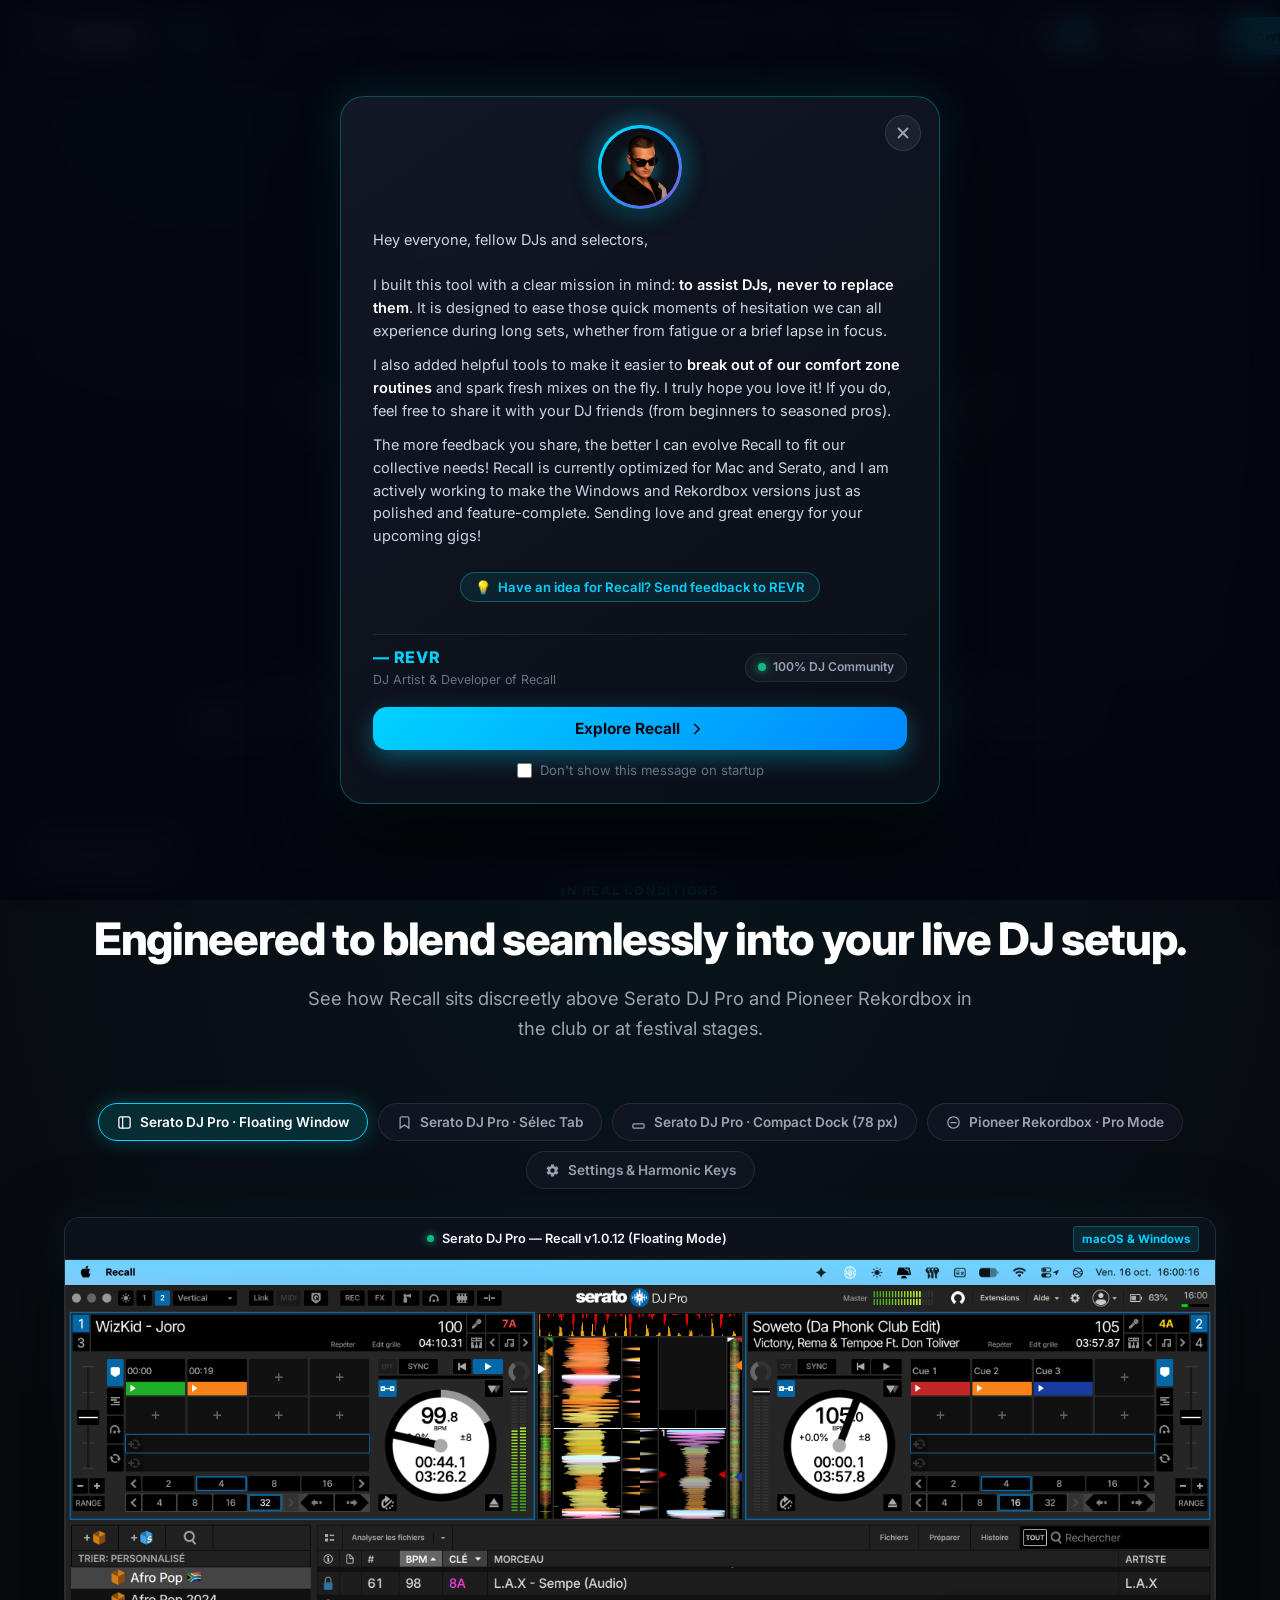
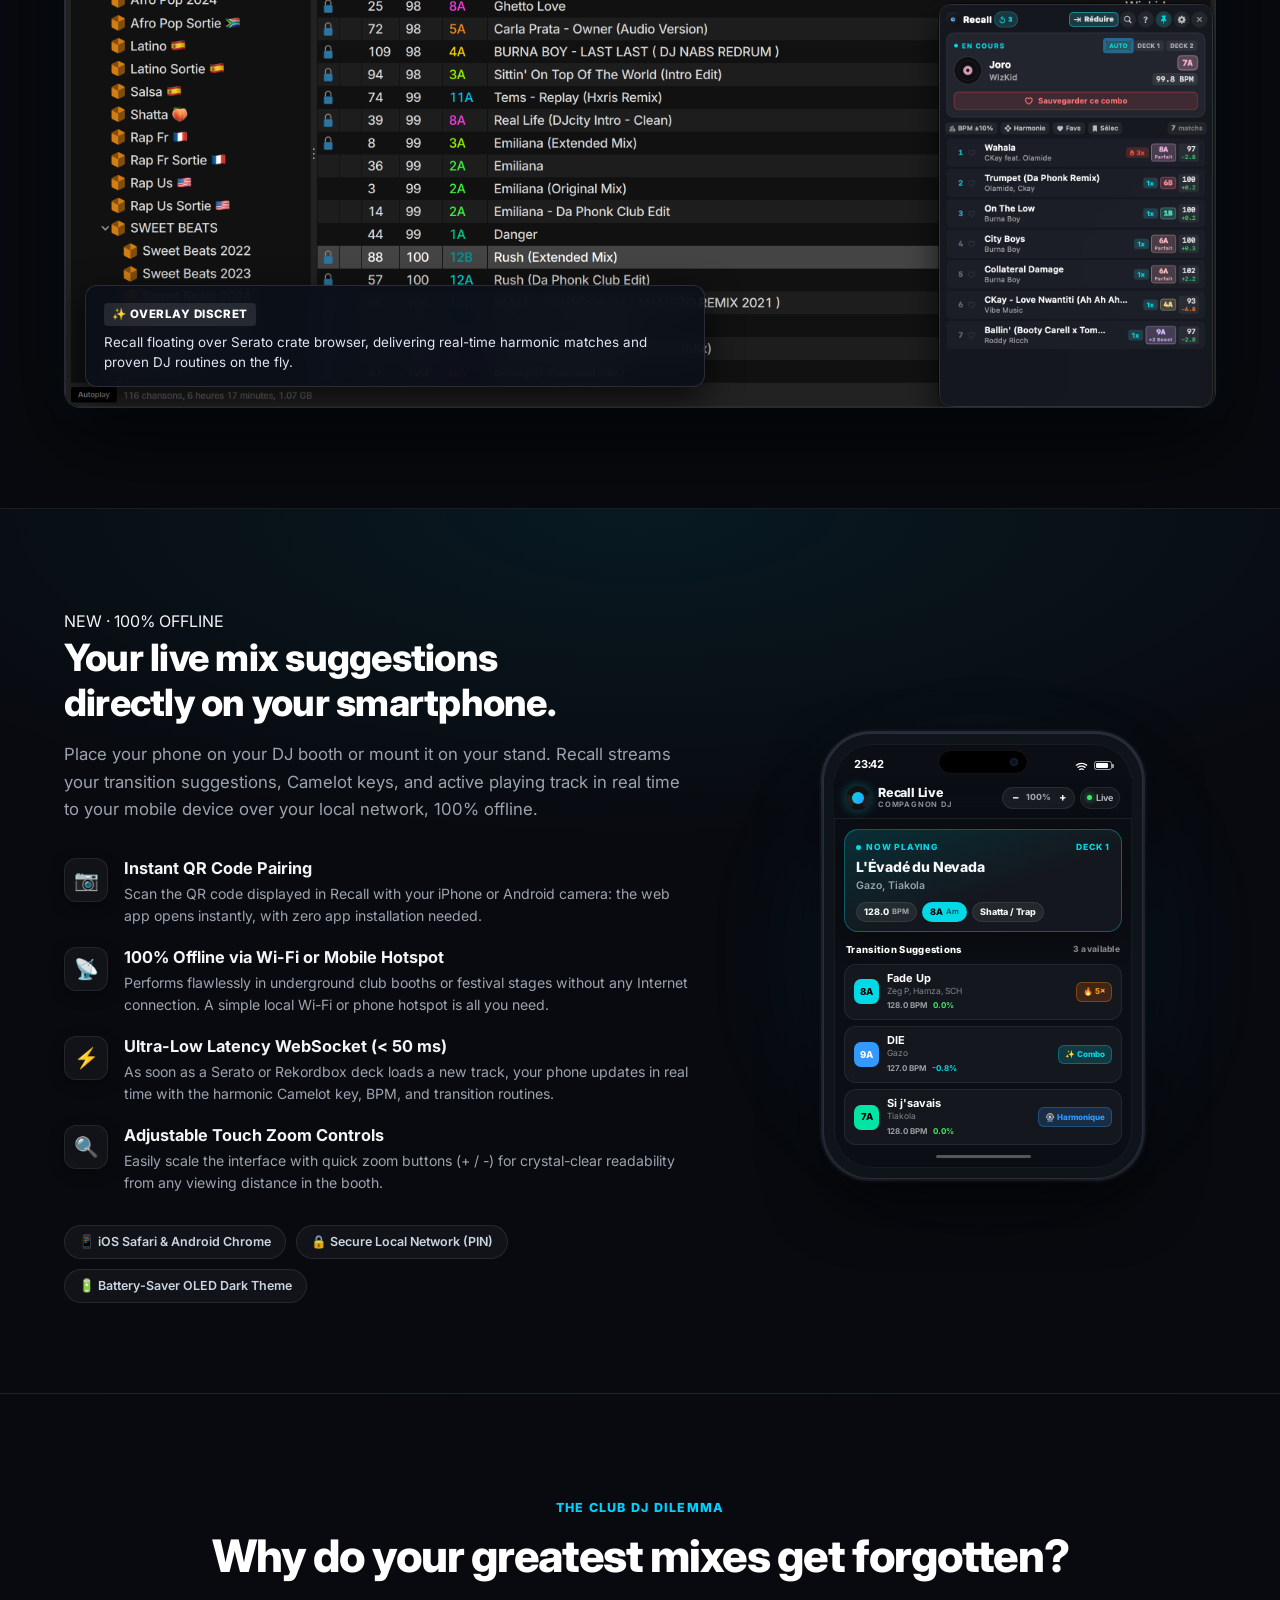
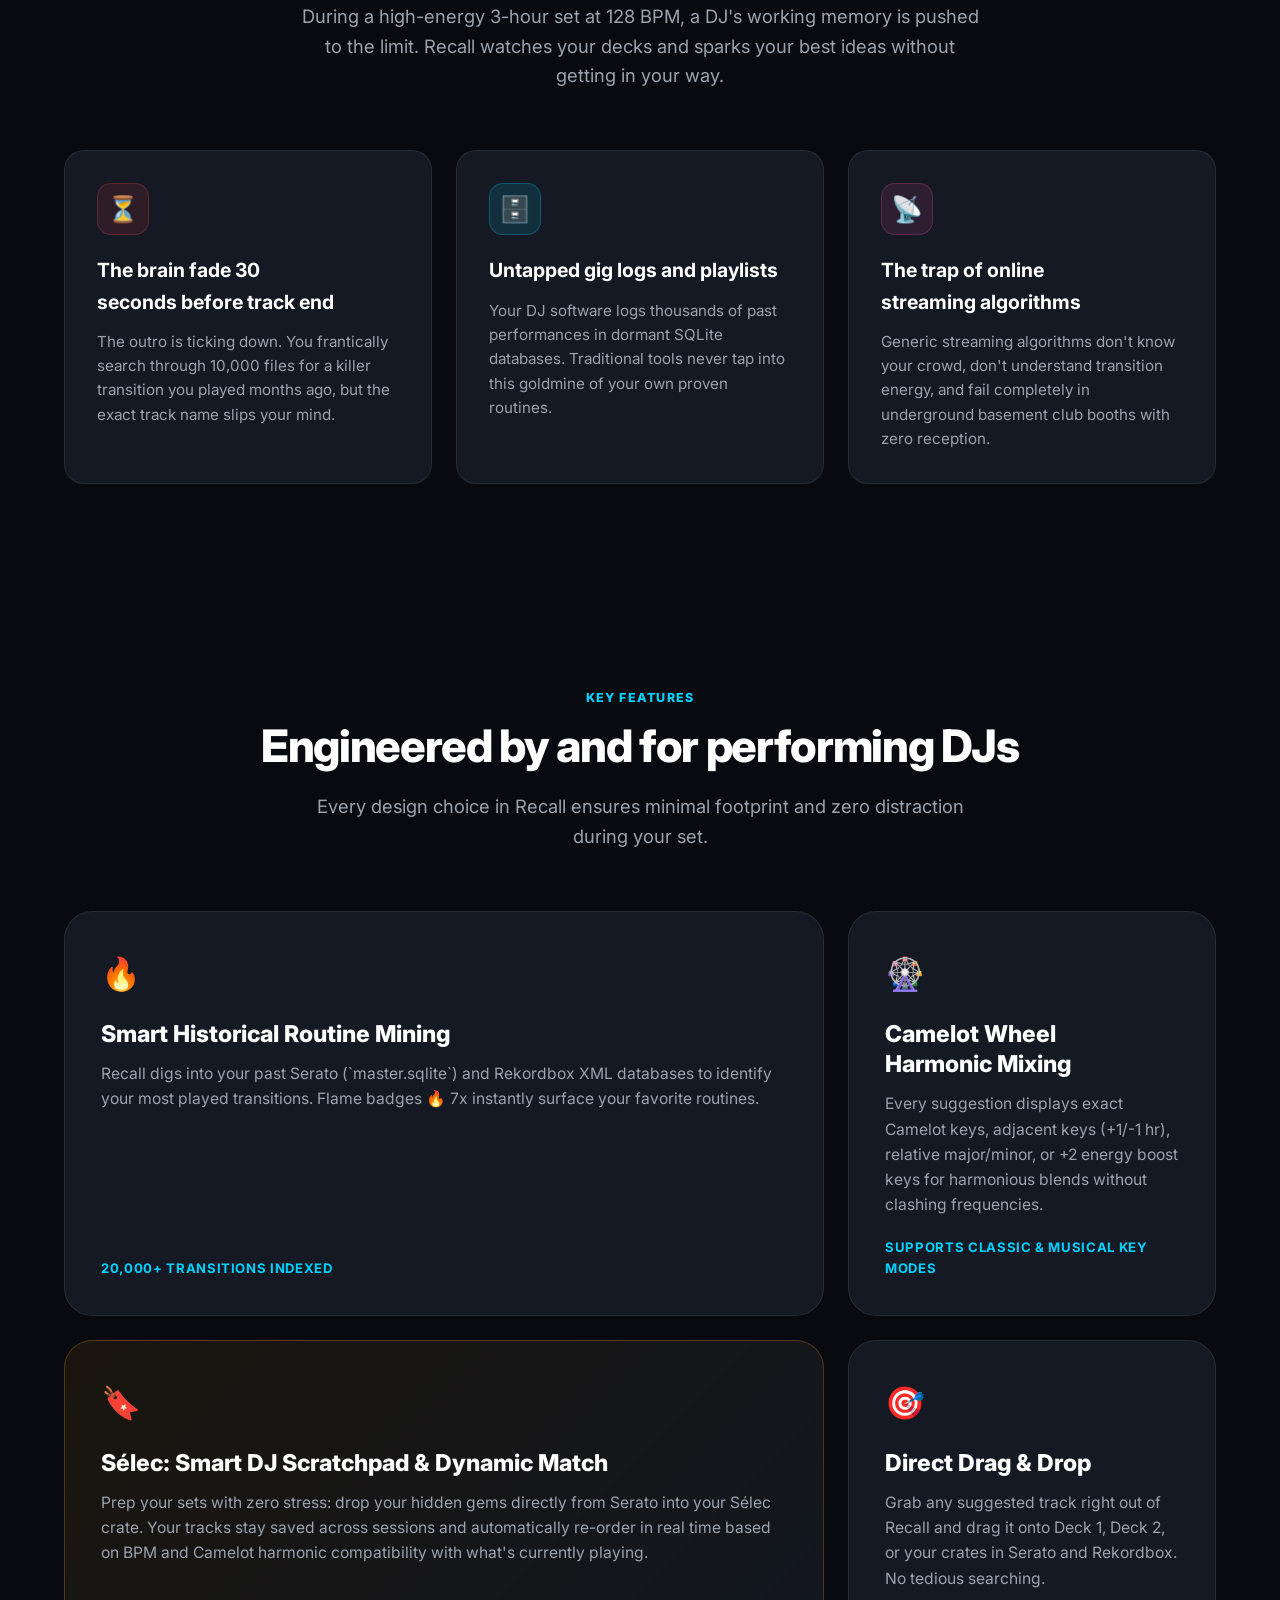
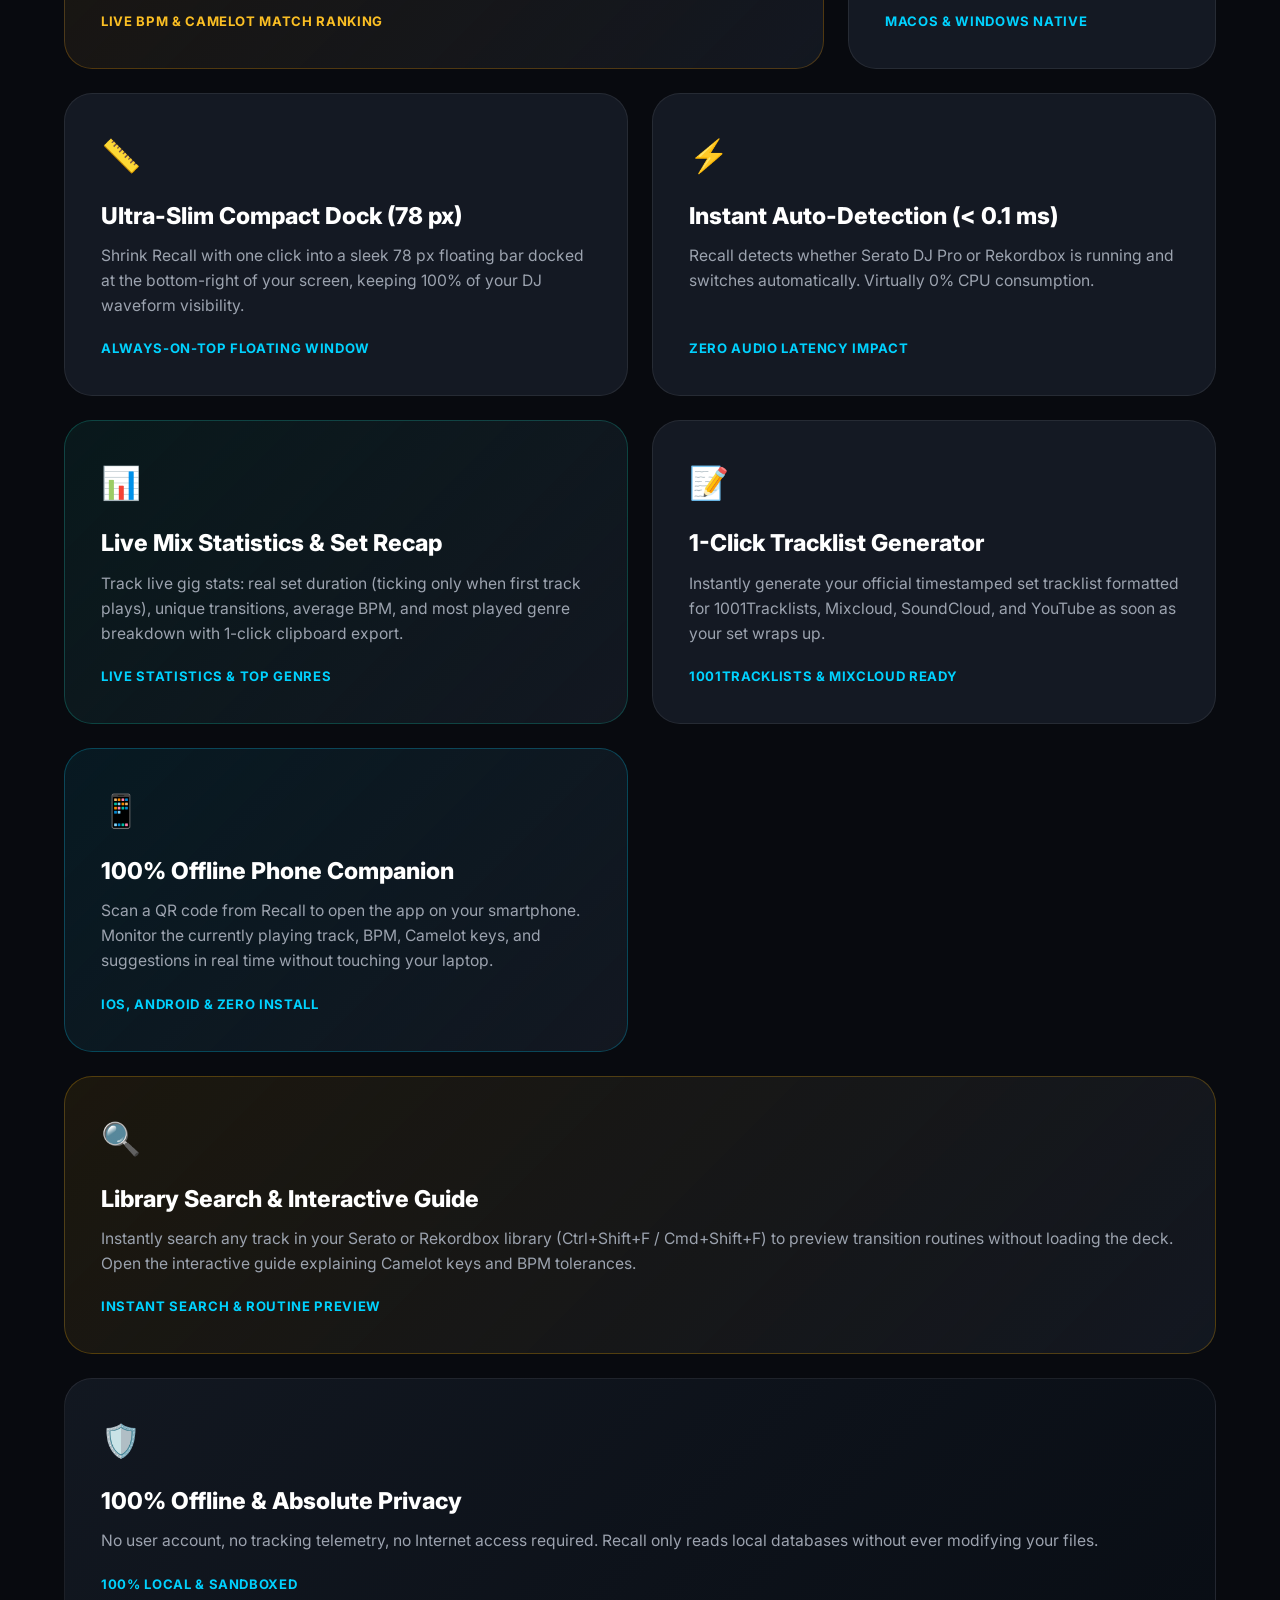
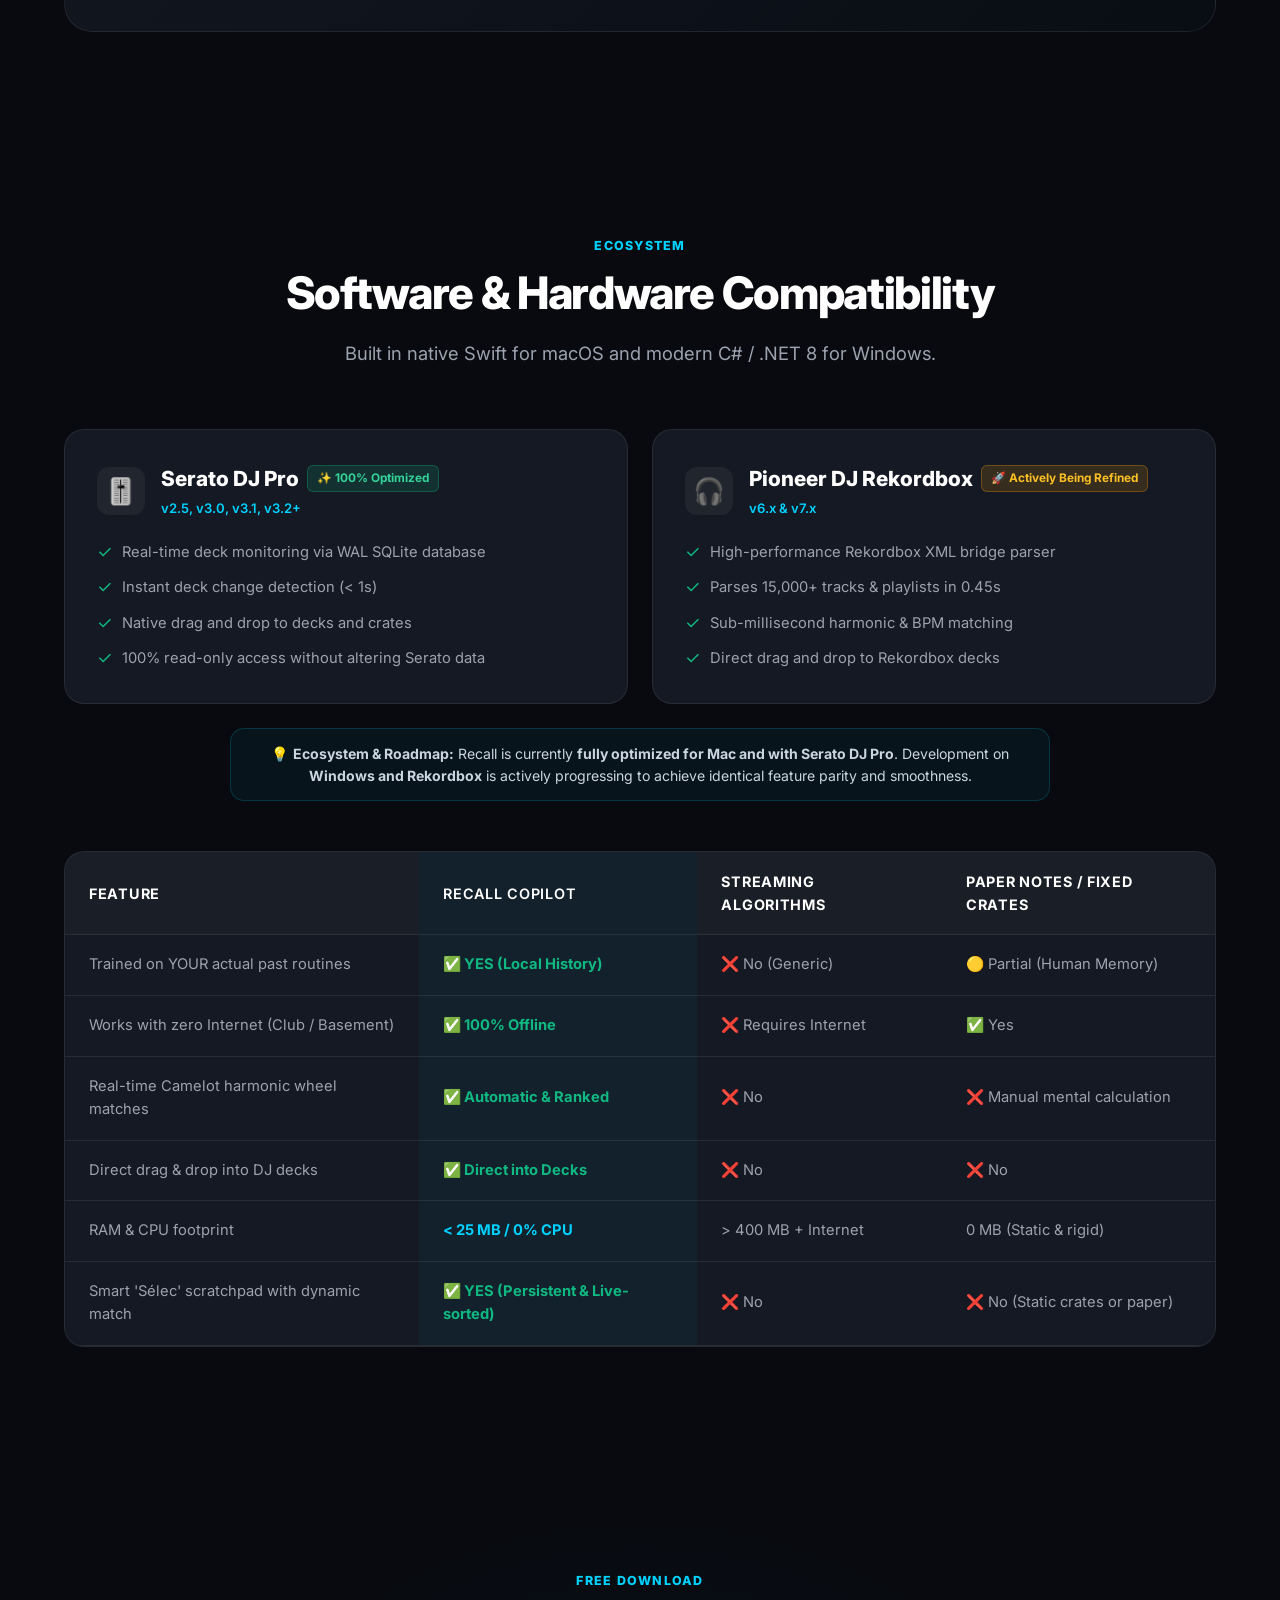
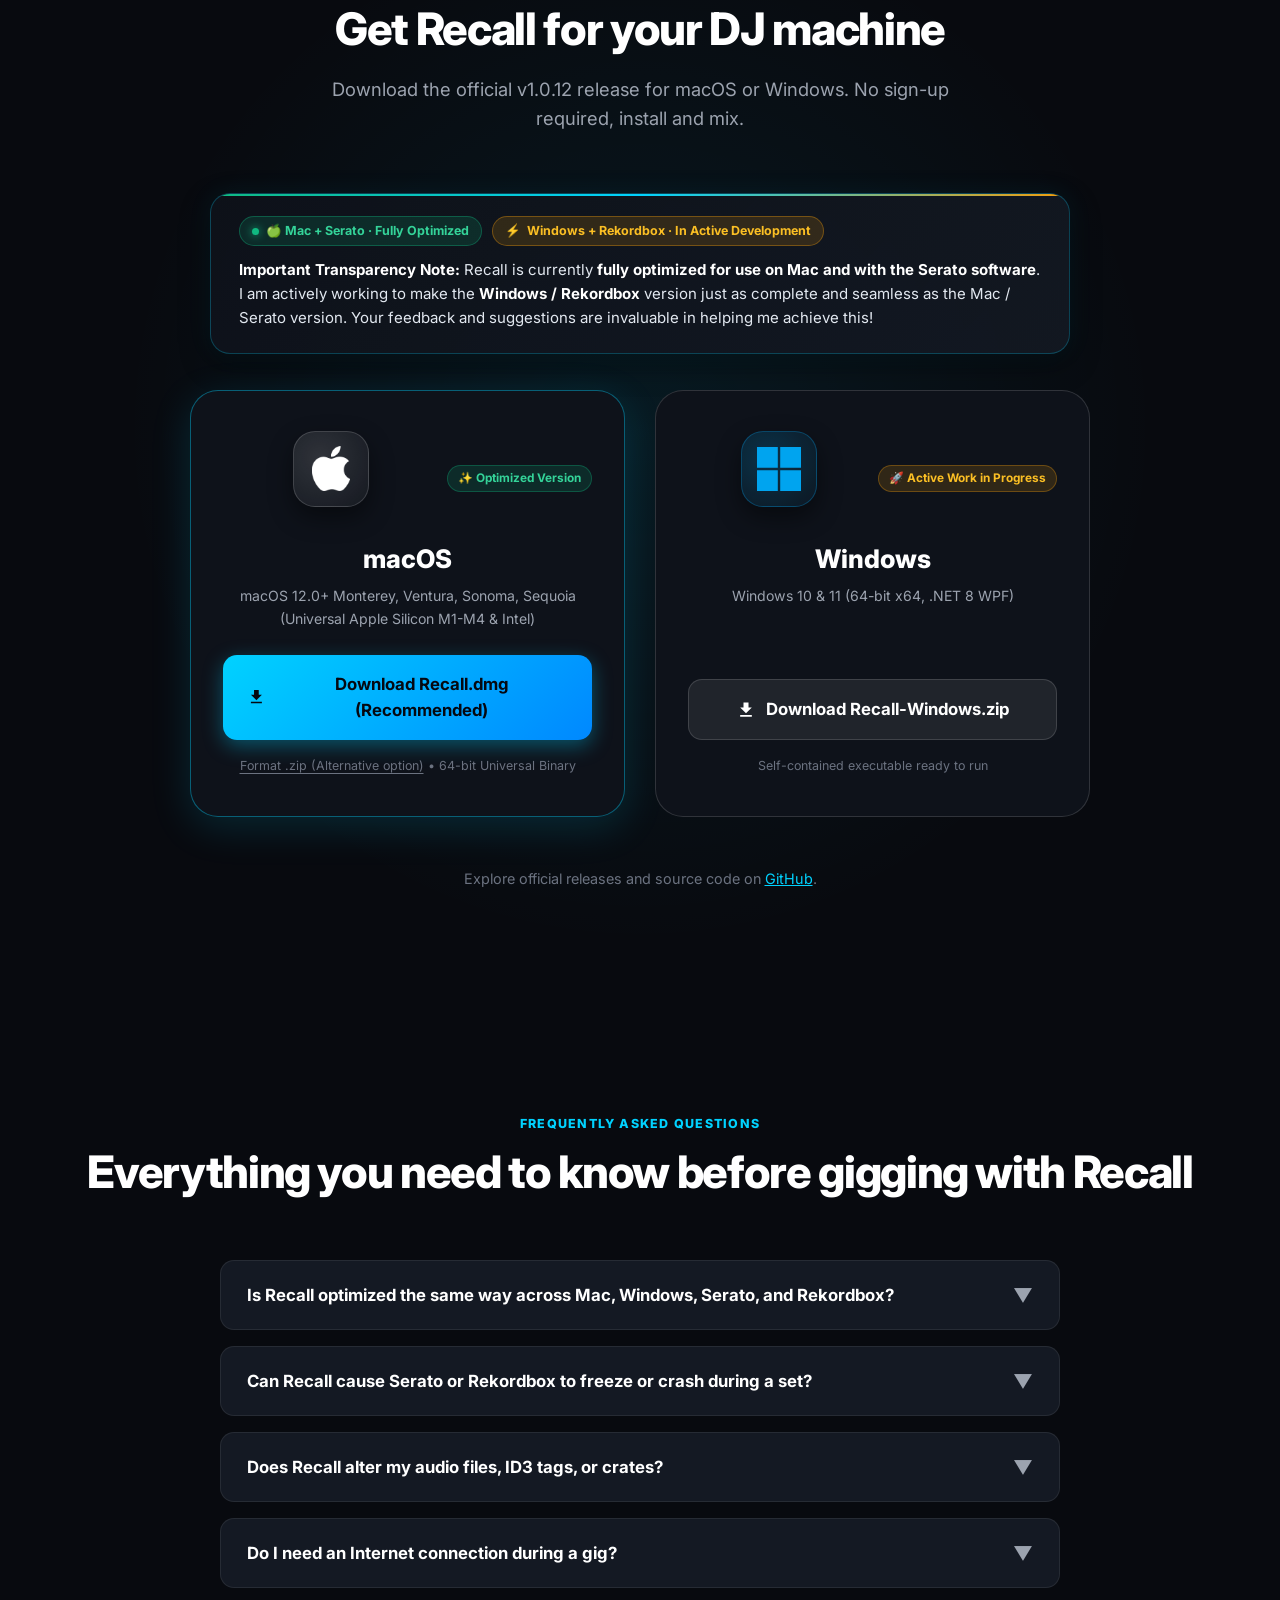
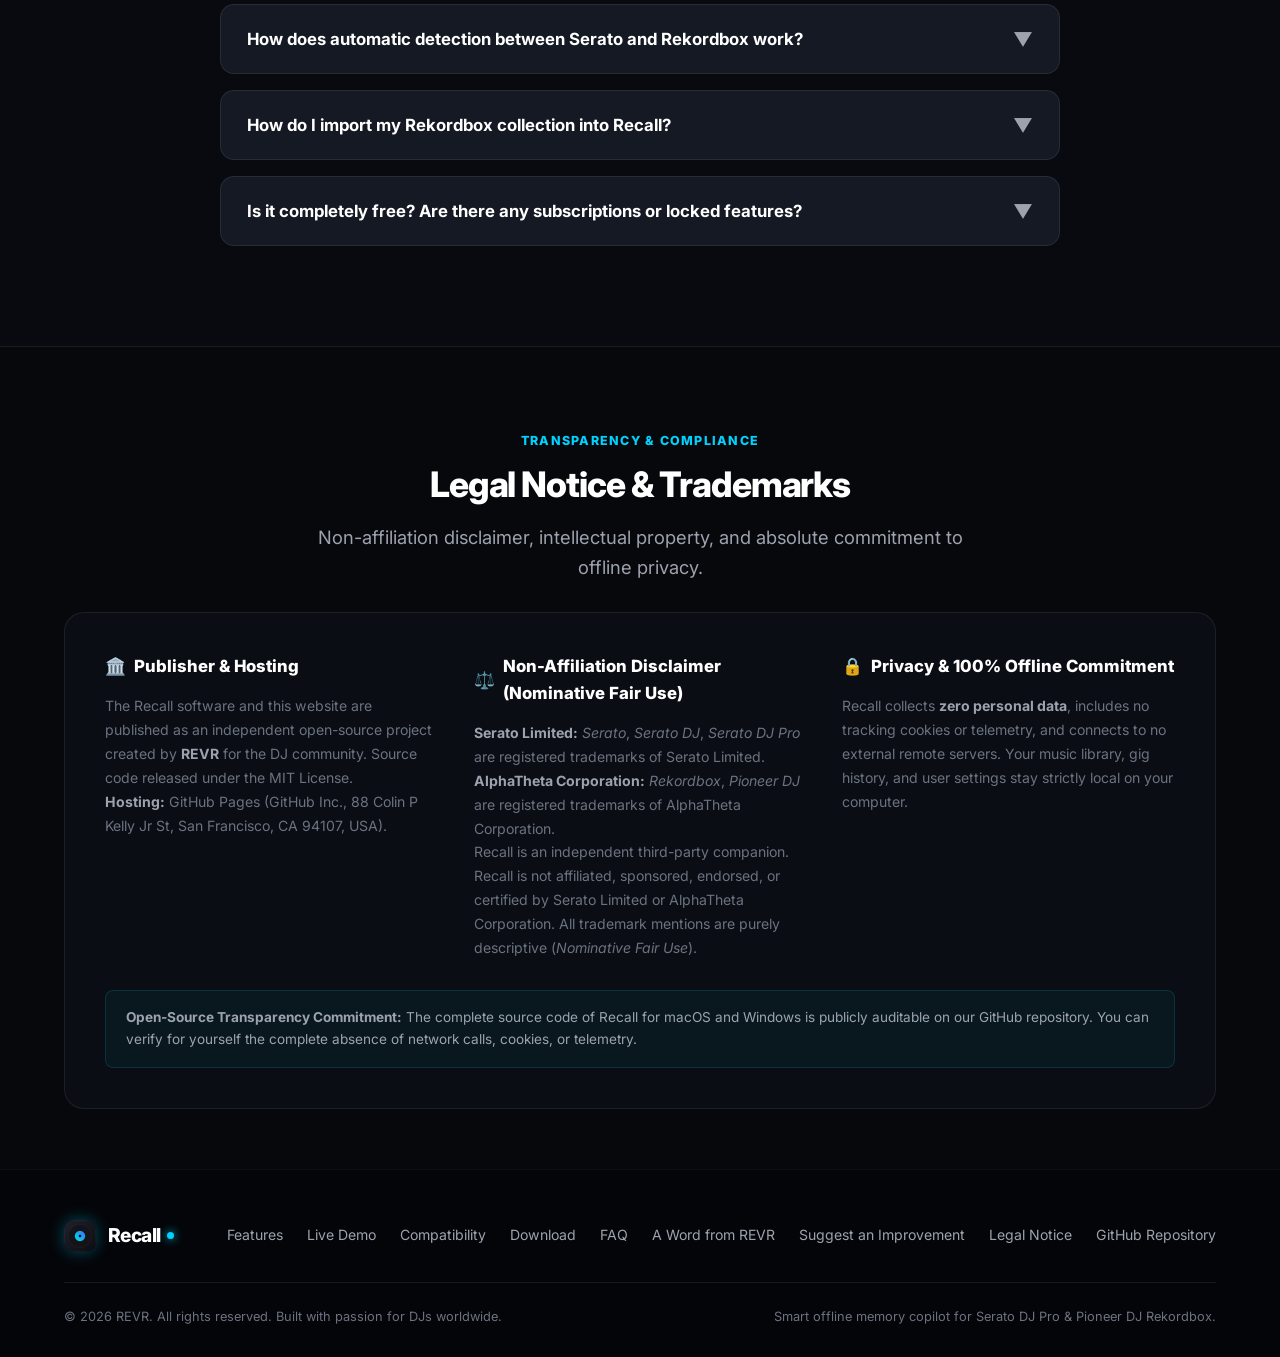
==== commit 1315bf4a: "security(landing): remove public links, references and shortcuts to admin console" ====
--- a/docs/index.html
+++ b/docs/index.html
@@ -70,7 +70,7 @@
           <img src="assets/images/app-icon.png" alt="Recall Logo" class="brand-icon">
         </div>
         <span class="brand-text">Recall <span class="brand-dot"></span></span>
-        <a href="admin/" class="brand-badge" style="text-decoration: none;" title="Console Admin (Accès réservé REVR)">v1.0.12</a>
+        <span class="brand-badge">v1.0.12</span>
       </a>
 
       <ul class="nav-links">
@@ -1086,7 +1086,6 @@
           <li><a href="#faq" data-i18n="nav-faq">FAQ</a></li>
           <li><a href="#welcome" id="open-welcome-modal-link" data-i18n="footer-welcome-link">Le mot de REVR</a></li>
           <li><a href="#feedback" id="open-feedback-modal-link" data-i18n="footer-feedback-link">Suggérer une amélioration</a></li>
-          <li><a href="admin/" data-i18n="footer-admin-link">Console Admin</a></li>
           <li><a href="#mentions-legales" data-i18n="nav-legal">Mentions Légales</a></li>
           <li><a href="https://github.com/REVRmusic/recall" target="_blank" rel="noopener noreferrer" data-i18n="footer-github-link">Dépôt GitHub</a></li>
         </ul>
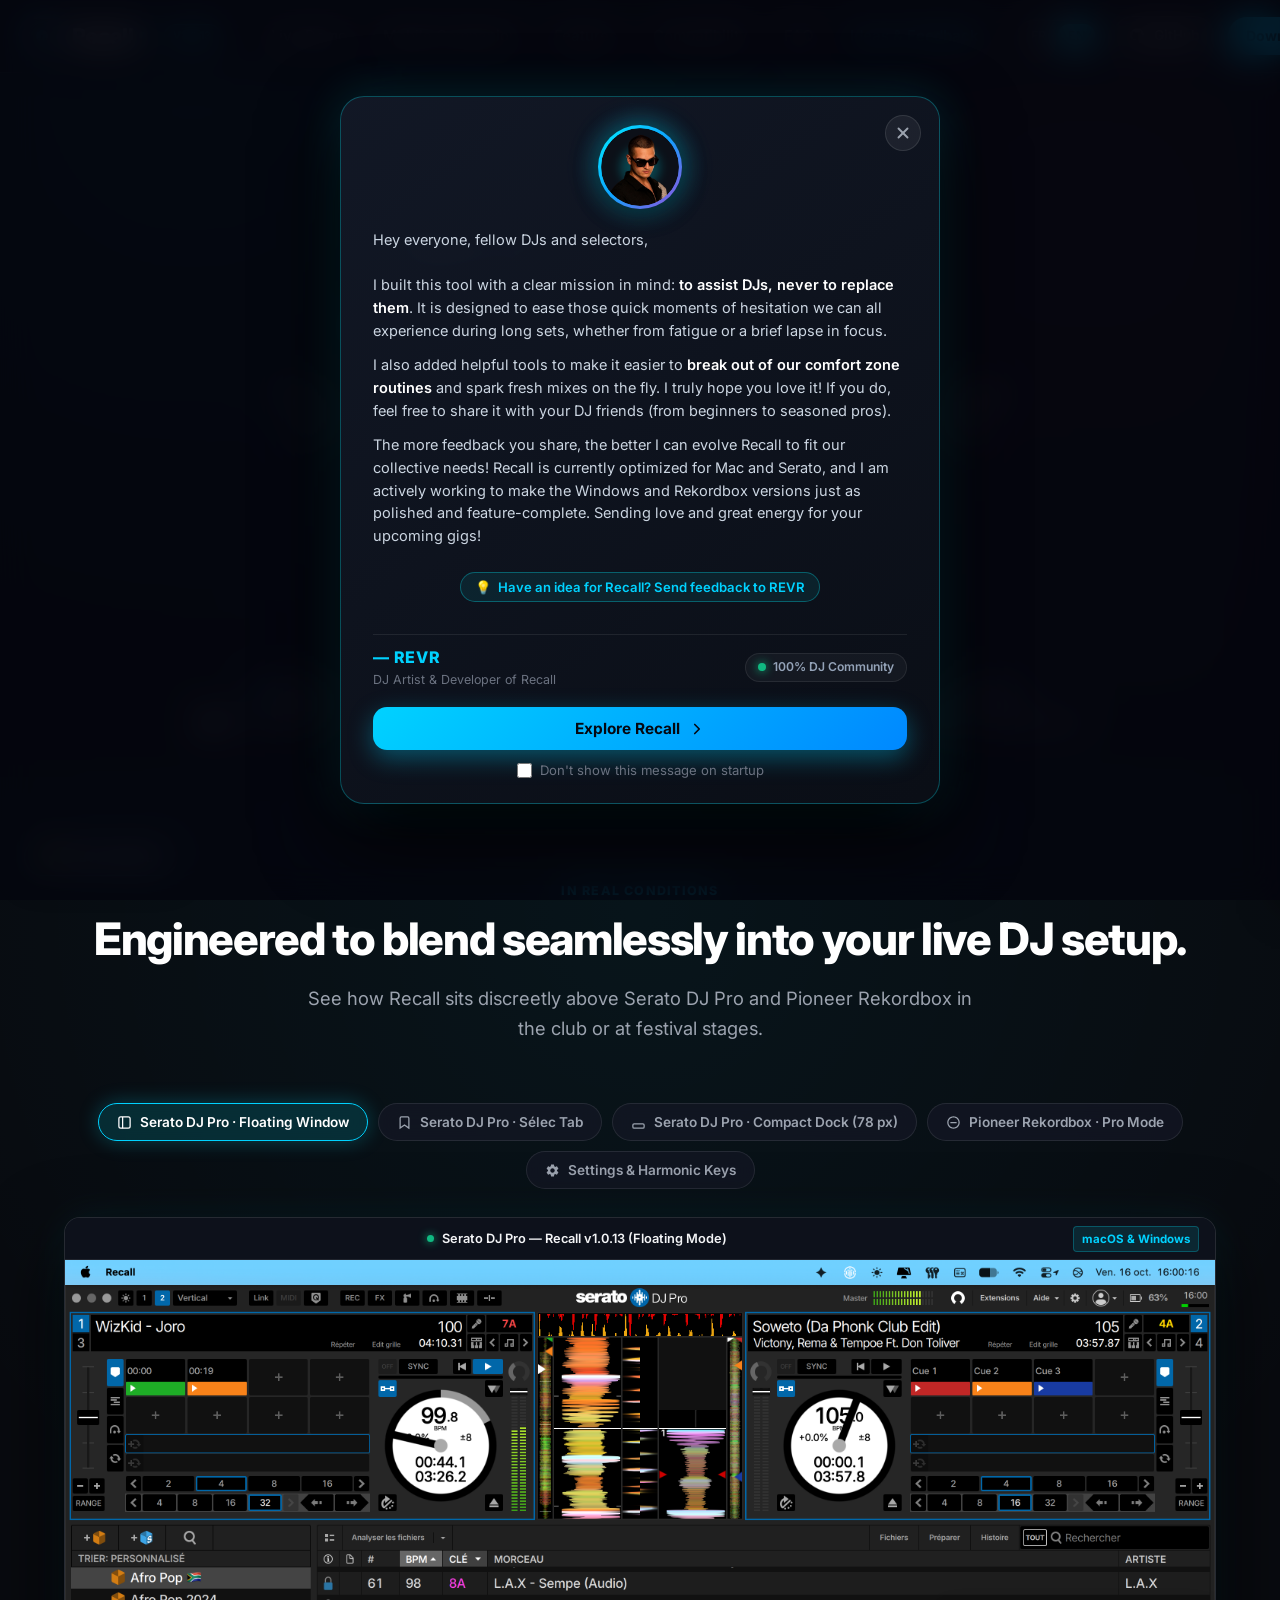
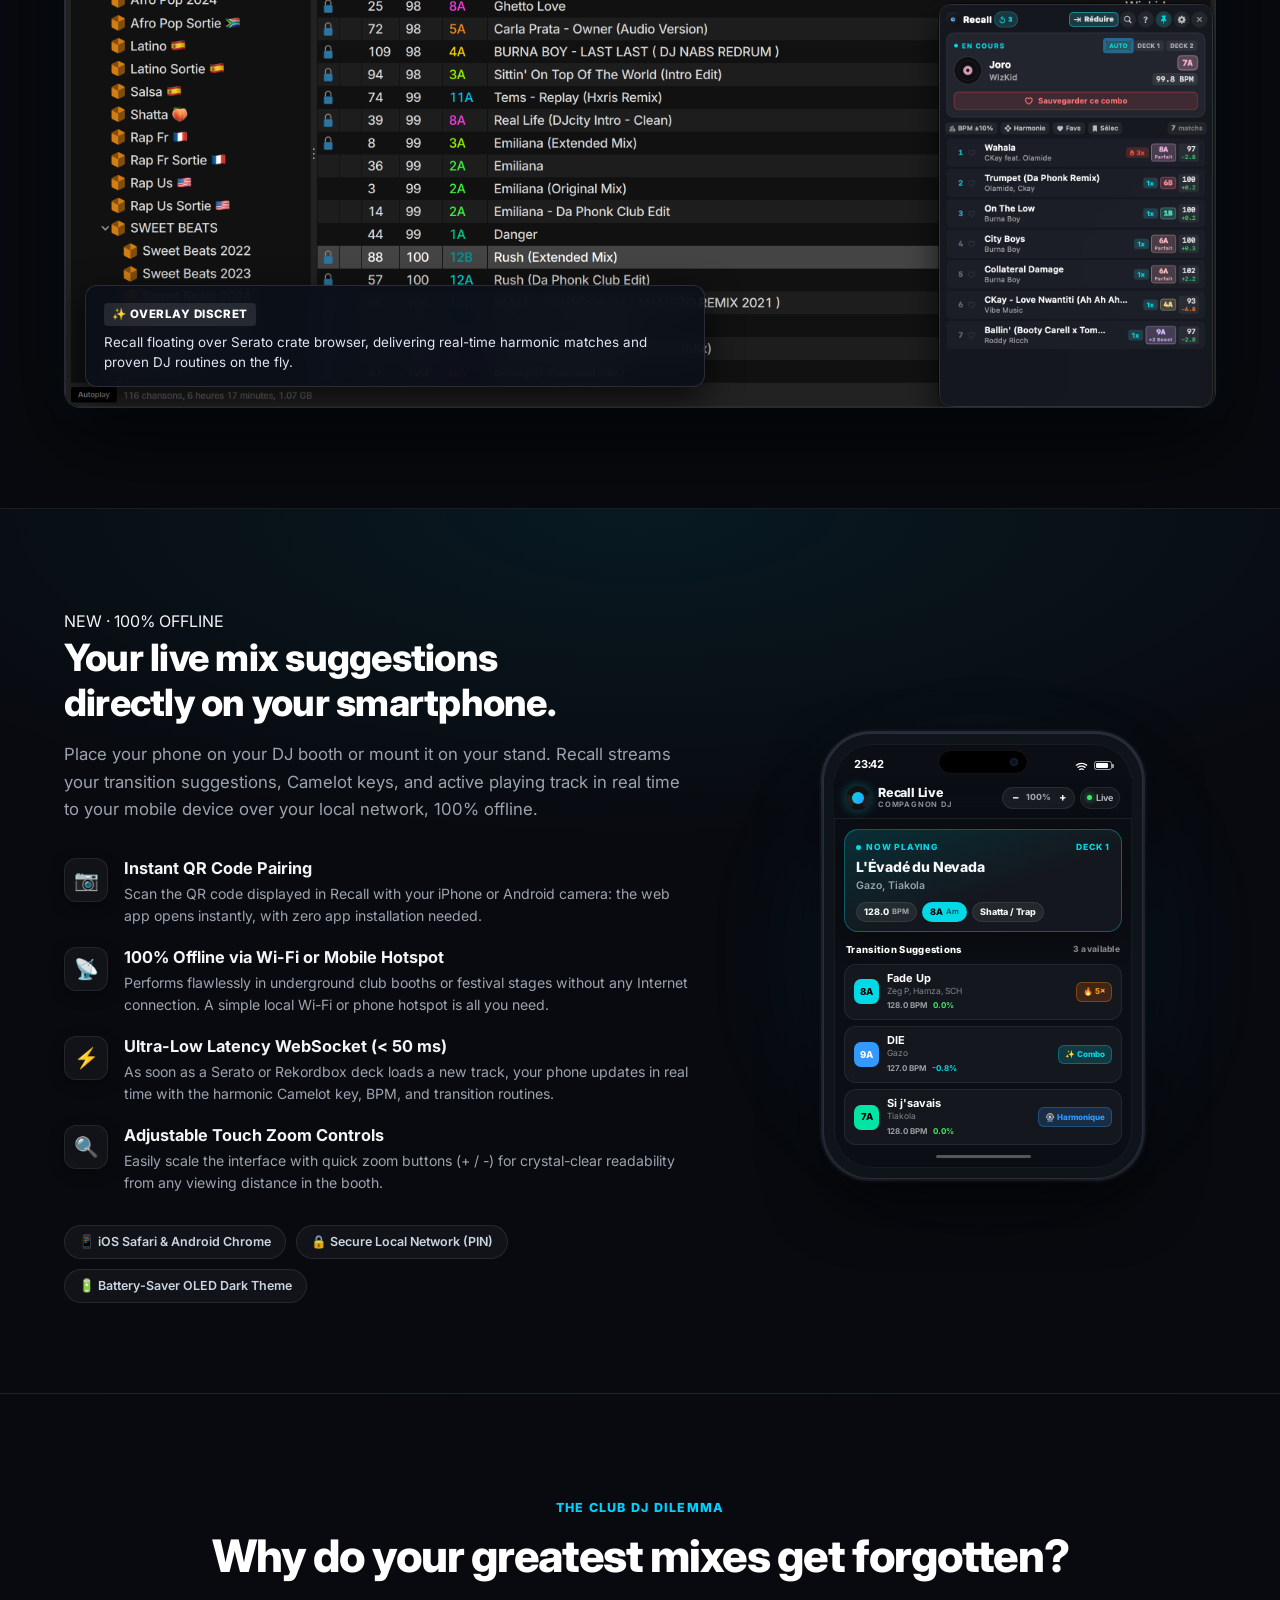
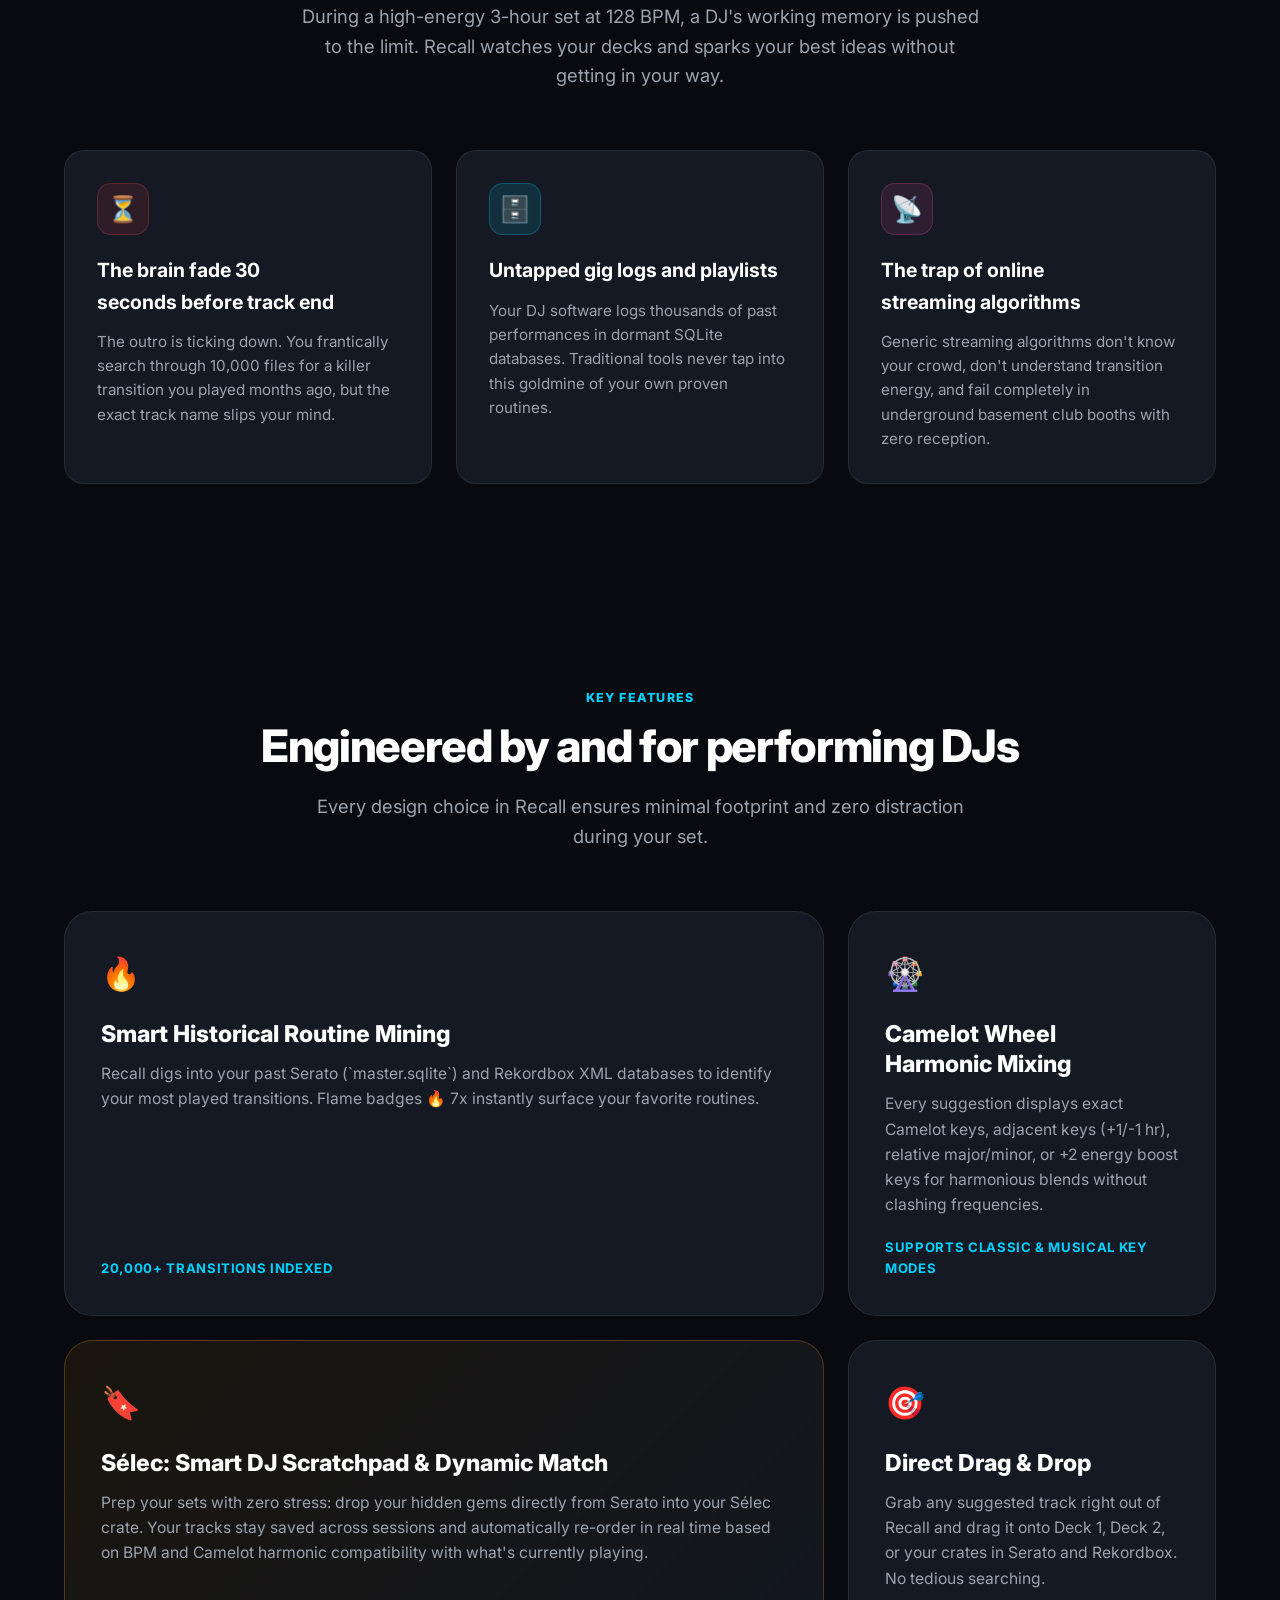
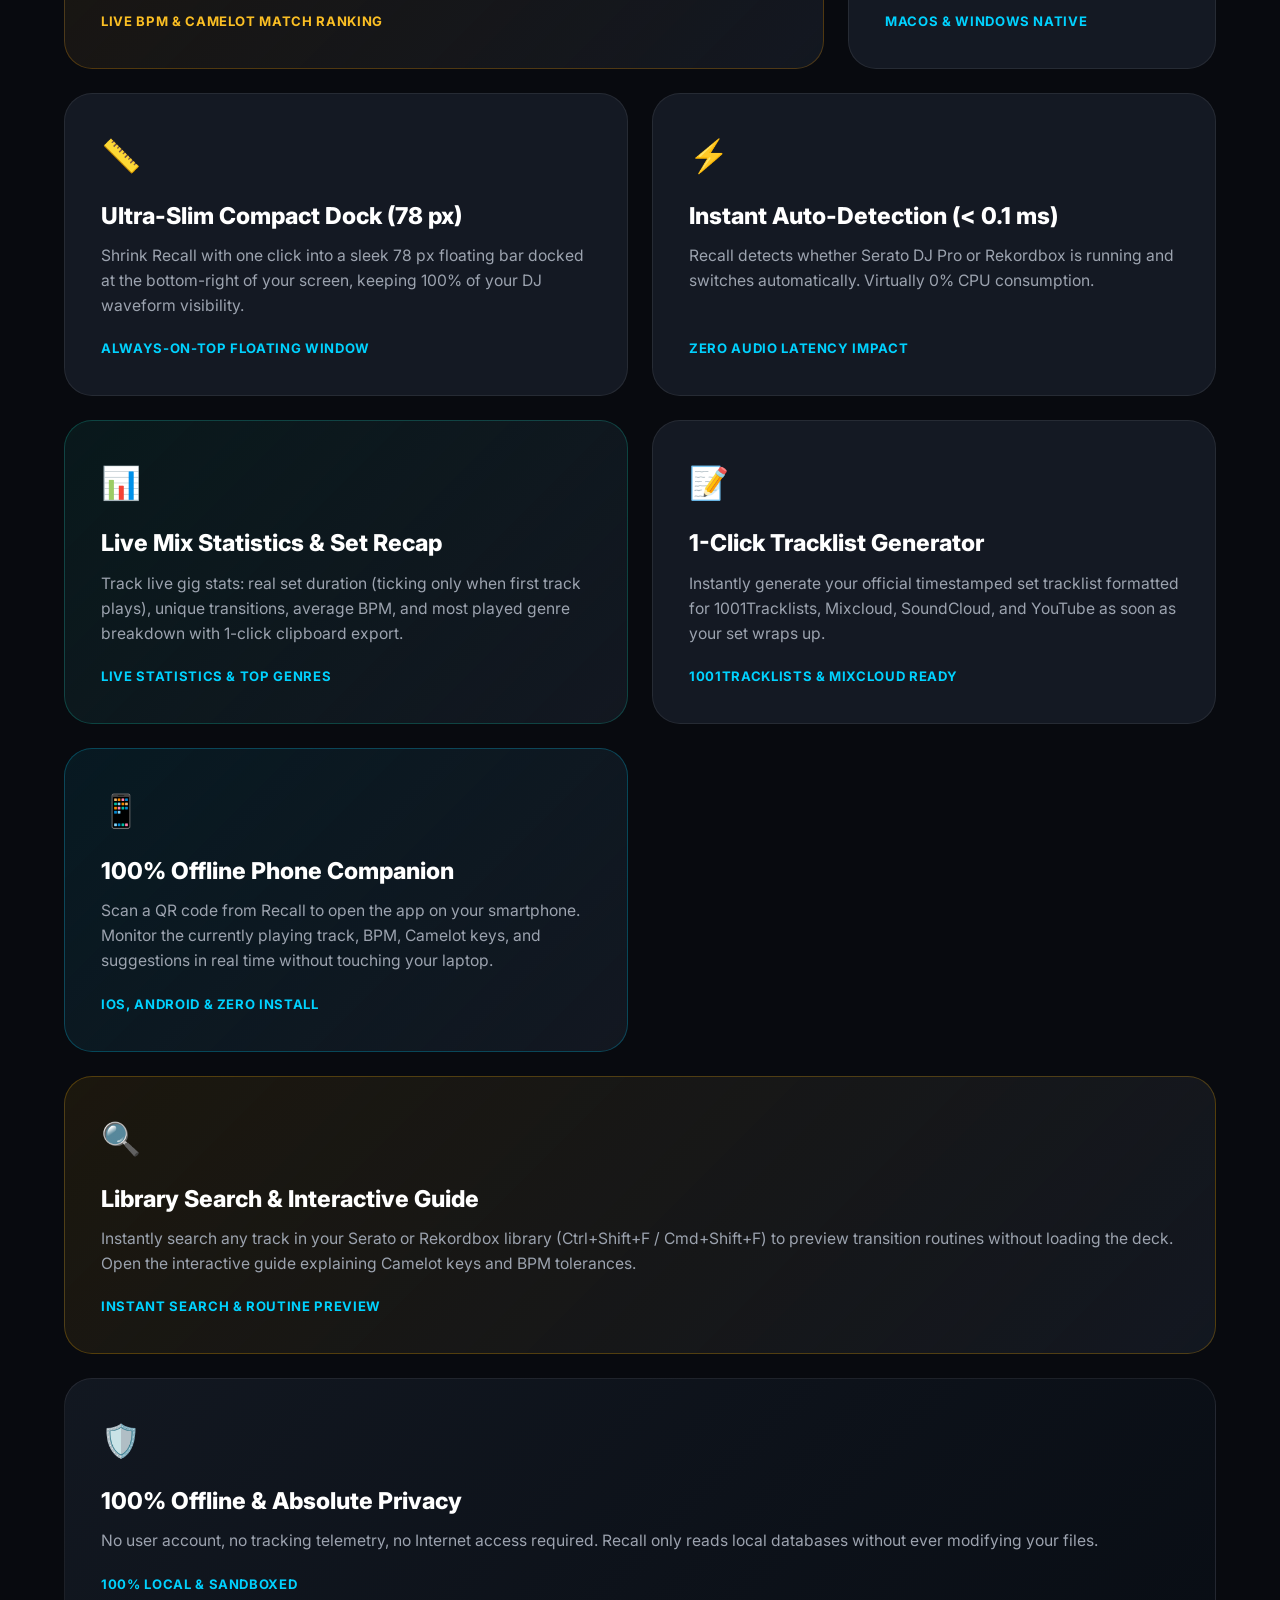
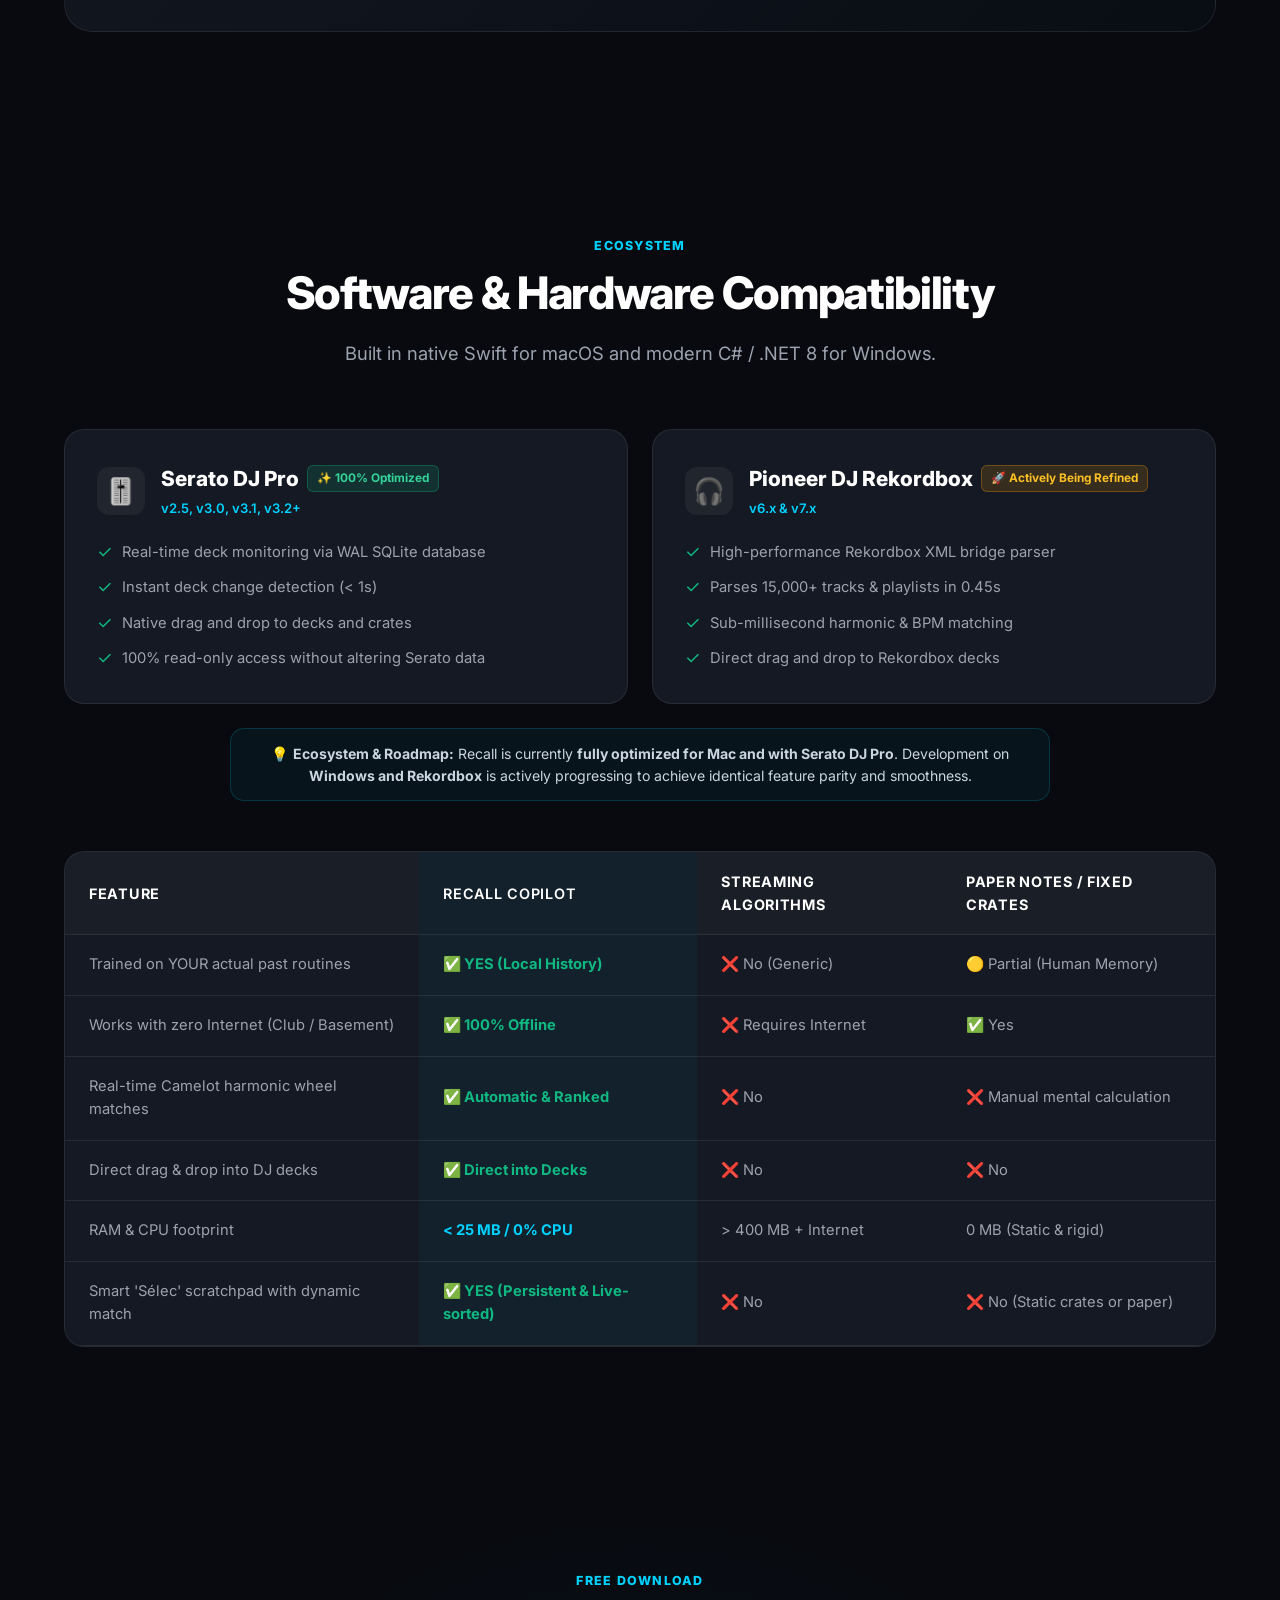
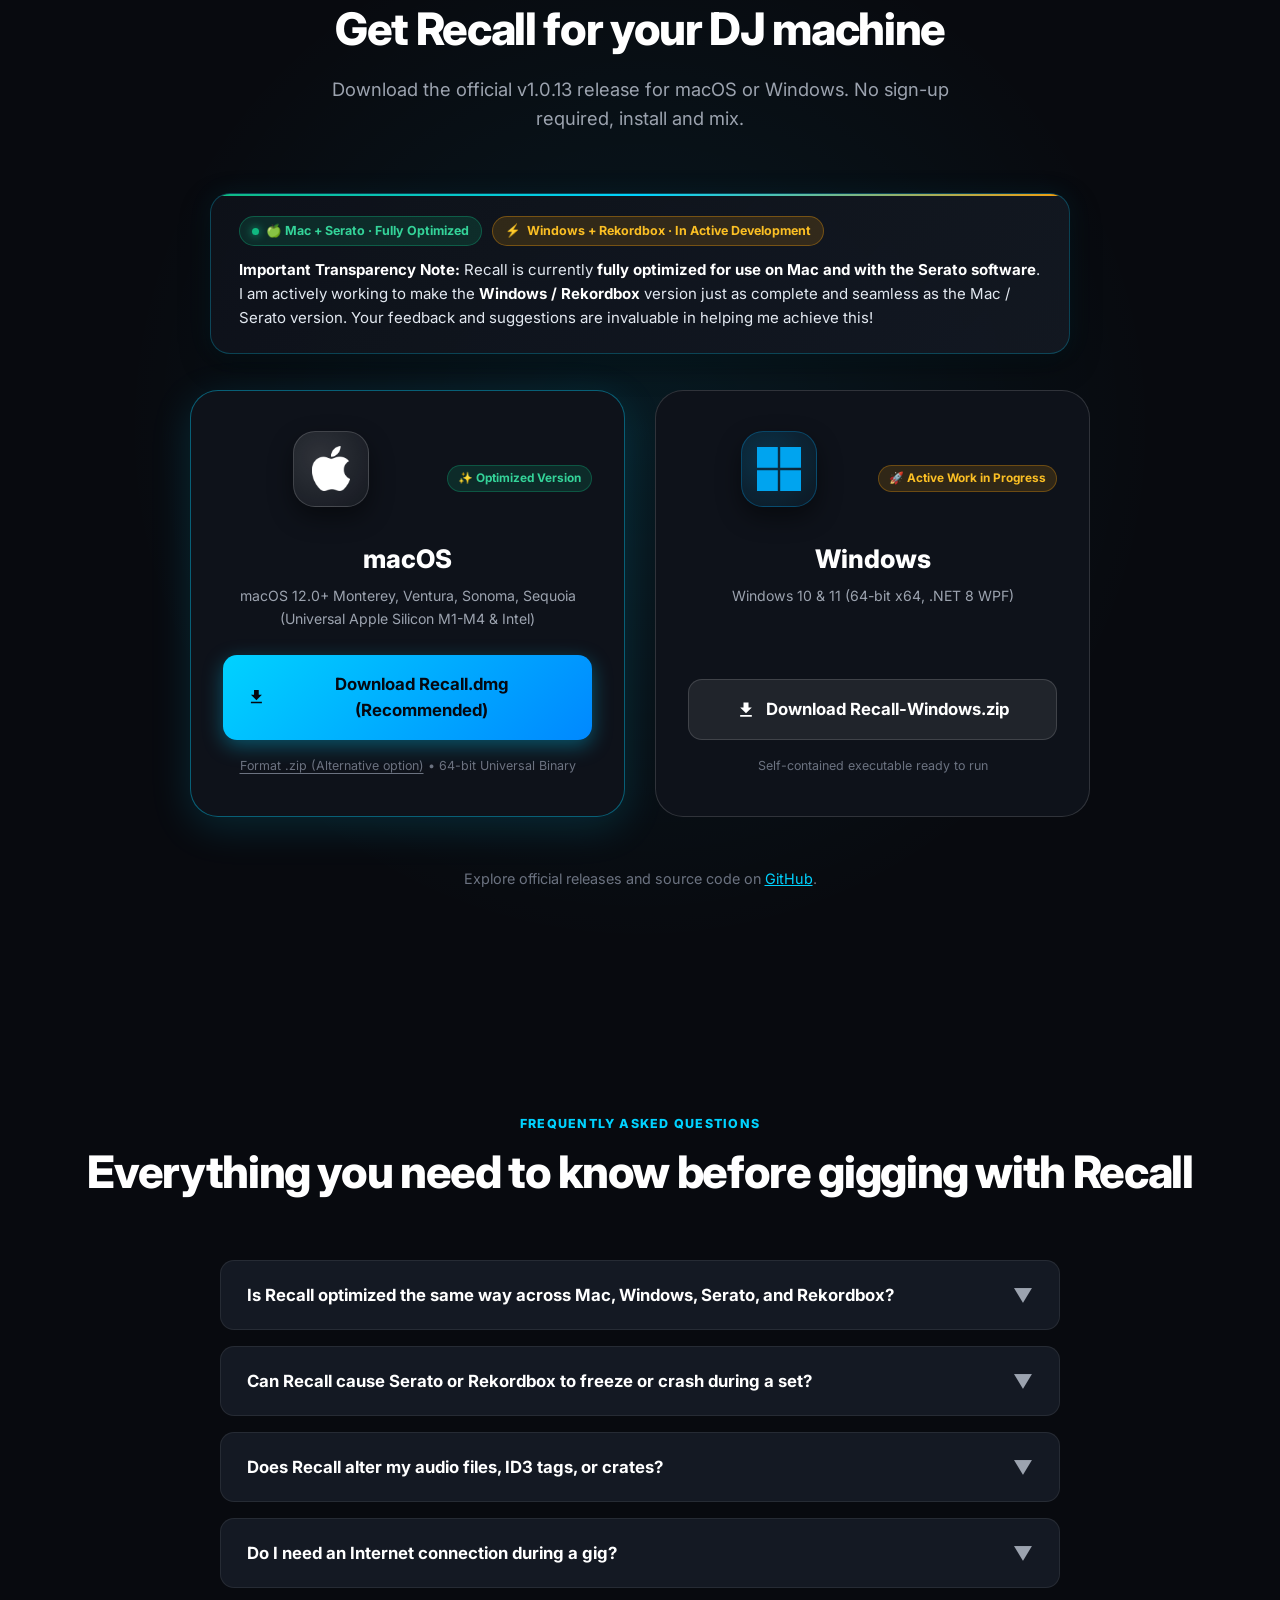
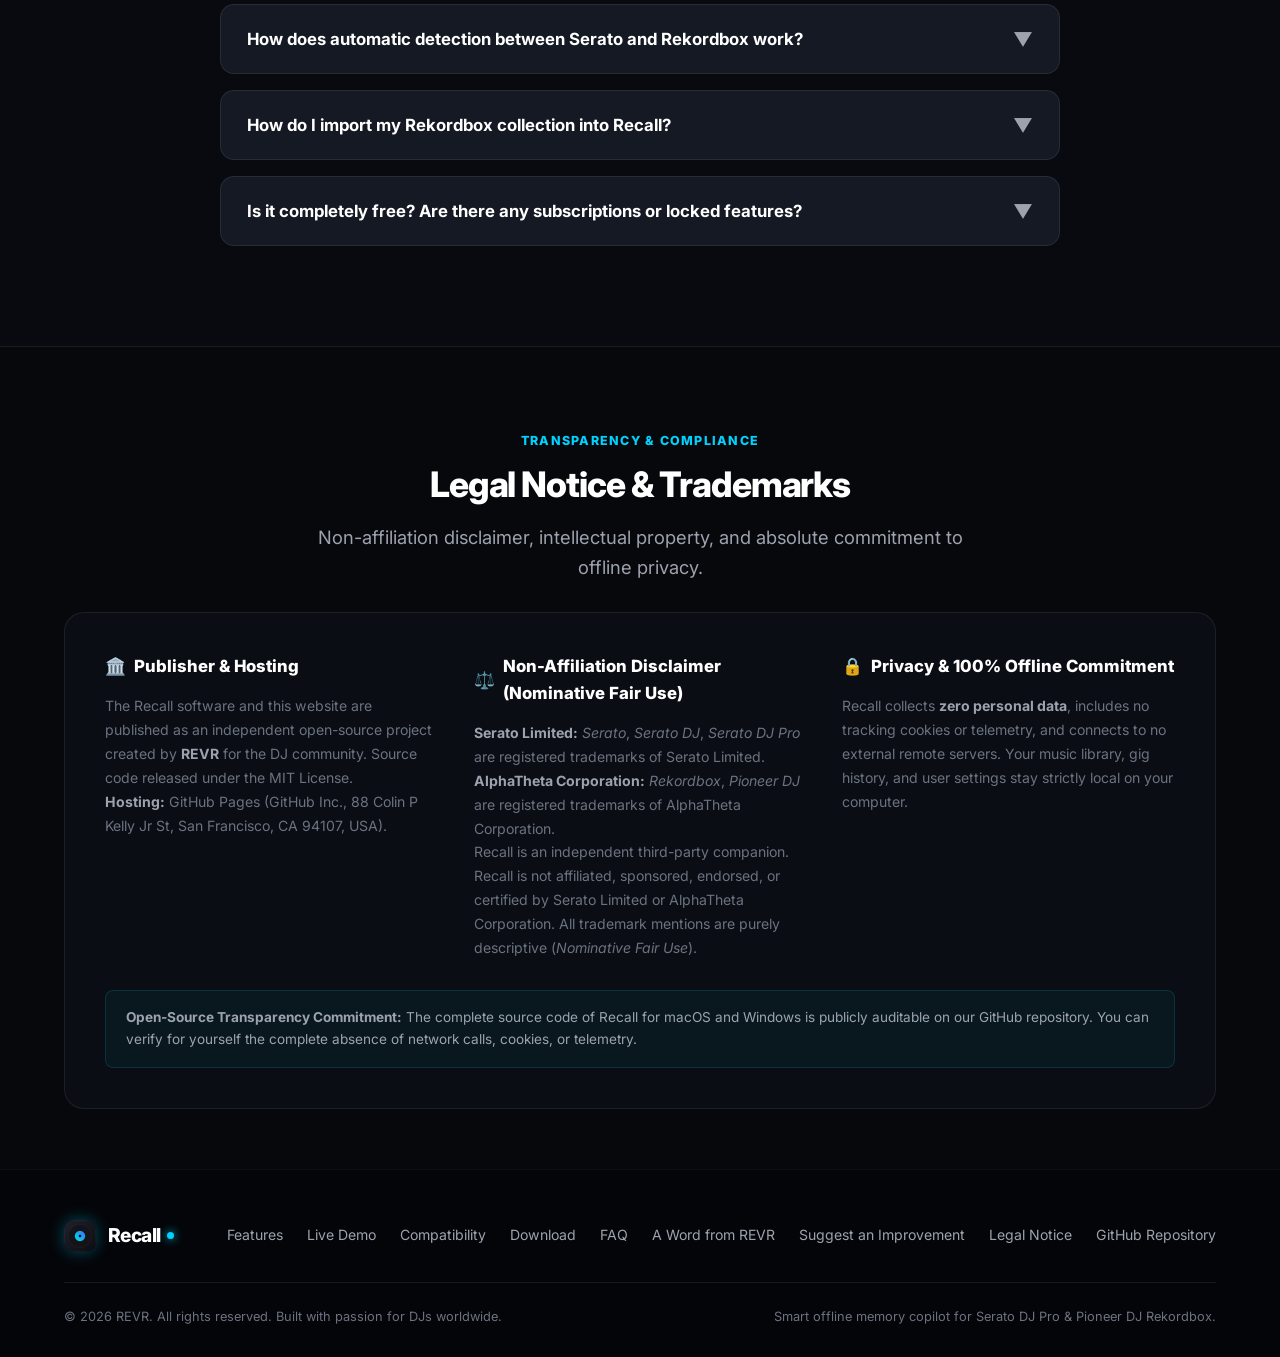
==== commit f7f77fa6: "chore(release): v1.0.13 — classification des styles du set Les statistiques distinguent Hip-Hop, Sha" ====
--- a/docs/index.html
+++ b/docs/index.html
@@ -70,7 +70,7 @@
           <img src="assets/images/app-icon.png" alt="Recall Logo" class="brand-icon">
         </div>
         <span class="brand-text">Recall <span class="brand-dot"></span></span>
-        <span class="brand-badge">v1.0.12</span>
+        <span class="brand-badge">v1.0.13</span>
       </a>
 
       <ul class="nav-links">
@@ -99,7 +99,7 @@
 
         <!-- Download CTA -->
         <a href="#download" class="btn-nav-download" data-i18n="nav-cta-download">
-          Télécharger v1.0.12
+          Télécharger v1.0.13
         </a>
 
         <!-- Mobile Menu Toggle -->
@@ -133,7 +133,7 @@
 
       <div class="hero-actions-wrapper">
         <div class="hero-actions">
-          <a href="https://github.com/REVRmusic/recall/releases/download/v1.0.12/Recall.dmg" class="btn-primary smart-download-btn" id="hero-smart-btn" data-track-download="macOS" data-track-file="Recall.dmg" data-track-location="Hero Principal Auto-Detect">
+          <a href="https://github.com/REVRmusic/recall/releases/download/v1.0.13/Recall.dmg" class="btn-primary smart-download-btn" id="hero-smart-btn" data-track-download="macOS" data-track-file="Recall.dmg" data-track-location="Hero Principal Auto-Detect">
             <span id="hero-smart-icon-wrap">
               <img src="assets/images/apple-logo.png" alt="Apple" class="btn-apple-logo" id="hero-smart-icon">
             </span>
@@ -808,7 +808,7 @@
         <span class="section-tag" data-i18n="dl-tag">Téléchargement Gratuit</span>
         <h2 class="section-title" data-i18n="dl-title">Installez Recall sur votre machine de mix</h2>
         <p class="section-subtitle" data-i18n="dl-subtitle">
-          Téléchargez la version officielle 1.0.12 pour macOS ou Windows. Aucun compte requis, installez et mixez.
+          Téléchargez la version officielle 1.0.13 pour macOS ou Windows. Aucun compte requis, installez et mixez.
         </p>
 
         <!-- Badge Compteur de téléchargements en direct (alimenté par Google Sheets) -->
@@ -854,14 +854,14 @@
           </div>
 
           <div>
-            <a href="https://github.com/REVRmusic/recall/releases/download/v1.0.12/Recall.dmg" class="download-btn primary" data-track-download="macOS" data-track-file="Recall.dmg" data-track-location="Carte macOS (.dmg)">
+            <a href="https://github.com/REVRmusic/recall/releases/download/v1.0.13/Recall.dmg" class="download-btn primary" data-track-download="macOS" data-track-file="Recall.dmg" data-track-location="Carte macOS (.dmg)">
               <svg width="20" height="20" viewBox="0 0 24 24" fill="currentColor">
                 <path d="M19 9h-4V3H9v6H5l7 7 7-7zM5 18v2h14v-2H5z"/>
               </svg>
               <span data-i18n="dl-mac-btn">Télécharger Recall.dmg (Recommandé)</span>
             </a>
             <div class="download-subtext">
-              <a href="https://github.com/REVRmusic/recall/releases/download/v1.0.12/Recall-macOS.zip" class="download-subtext-link" data-track-download="macOS" data-track-file="Recall-macOS.zip" data-track-location="Lien Zip macOS"><span data-i18n="dl-mac-zip">Format .zip (Option alternative)</span></a> &bull; 64-bit Universal Binary
+              <a href="https://github.com/REVRmusic/recall/releases/download/v1.0.13/Recall-macOS.zip" class="download-subtext-link" data-track-download="macOS" data-track-file="Recall-macOS.zip" data-track-location="Lien Zip macOS"><span data-i18n="dl-mac-zip">Format .zip (Option alternative)</span></a> &bull; 64-bit Universal Binary
             </div>
           </div>
         </div>
@@ -884,7 +884,7 @@
           </div>
 
           <div>
-            <a href="https://github.com/REVRmusic/recall/releases/download/v1.0.12/Recall-Windows-x64.zip" class="download-btn secondary" data-track-download="Windows" data-track-file="Recall-Windows.zip" data-track-location="Carte Windows (.zip)">
+            <a href="https://github.com/REVRmusic/recall/releases/download/v1.0.13/Recall-Windows-x64.zip" class="download-btn secondary" data-track-download="Windows" data-track-file="Recall-Windows.zip" data-track-location="Carte Windows (.zip)">
               <svg width="20" height="20" viewBox="0 0 24 24" fill="currentColor">
                 <path d="M19 9h-4V3H9v6H5l7 7 7-7zM5 18v2h14v-2H5z"/>
               </svg>
@@ -1132,7 +1132,7 @@
           <button id="lang-en-mobile" class="lang-btn" title="English">EN</button>
         </div>
       </div>
-      <a href="#download" class="btn-nav-download mobile-cta" data-i18n="nav-cta-download">Télécharger v1.0.12</a>
+      <a href="#download" class="btn-nav-download mobile-cta" data-i18n="nav-cta-download">Télécharger v1.0.13</a>
       <a href="https://github.com/REVRmusic/recall" target="_blank" rel="noopener noreferrer" class="btn-github mobile-github">
         <svg width="18" height="18" viewBox="0 0 24 24" fill="currentColor">
           <path fill-rule="evenodd" clip-rule="evenodd" d="M12 2C6.477 2 2 6.484 2 12.017c0 4.425 2.865 8.18 6.839 9.504.5.092.682-.217.682-.483 0-.237-.008-.868-.013-1.703-2.782.605-3.369-1.343-3.369-1.343-.454-1.158-1.11-1.466-1.11-1.466-.908-.62.069-.608.069-.608 1.003.07 1.53 1.032 1.53 1.032.892 1.53 2.341 1.088 2.91.832.092-.647.35-1.088.636-1.338-2.22-.253-4.555-1.113-4.555-4.951 0-1.093.39-1.988 1.029-2.688-.103-.253-.446-1.272.098-2.65 0 0 .84-.27 2.75 1.026A9.564 9.564 0 0112 6.844c.85.004 1.705.115 2.504.337 1.909-1.296 2.747-1.027 2.747-1.027.546 1.379.202 2.398.1 2.651.64.7 1.028 1.595 1.028 2.688 0 3.848-2.339 4.695-4.566 4.943.359.309.678.92.678 1.855 0 1.338-.012 2.419-.012 2.747 0 .268.18.58.688.482A10.019 10.019 0 0022 12.017C22 6.484 17.522 2 12 2z"/>
